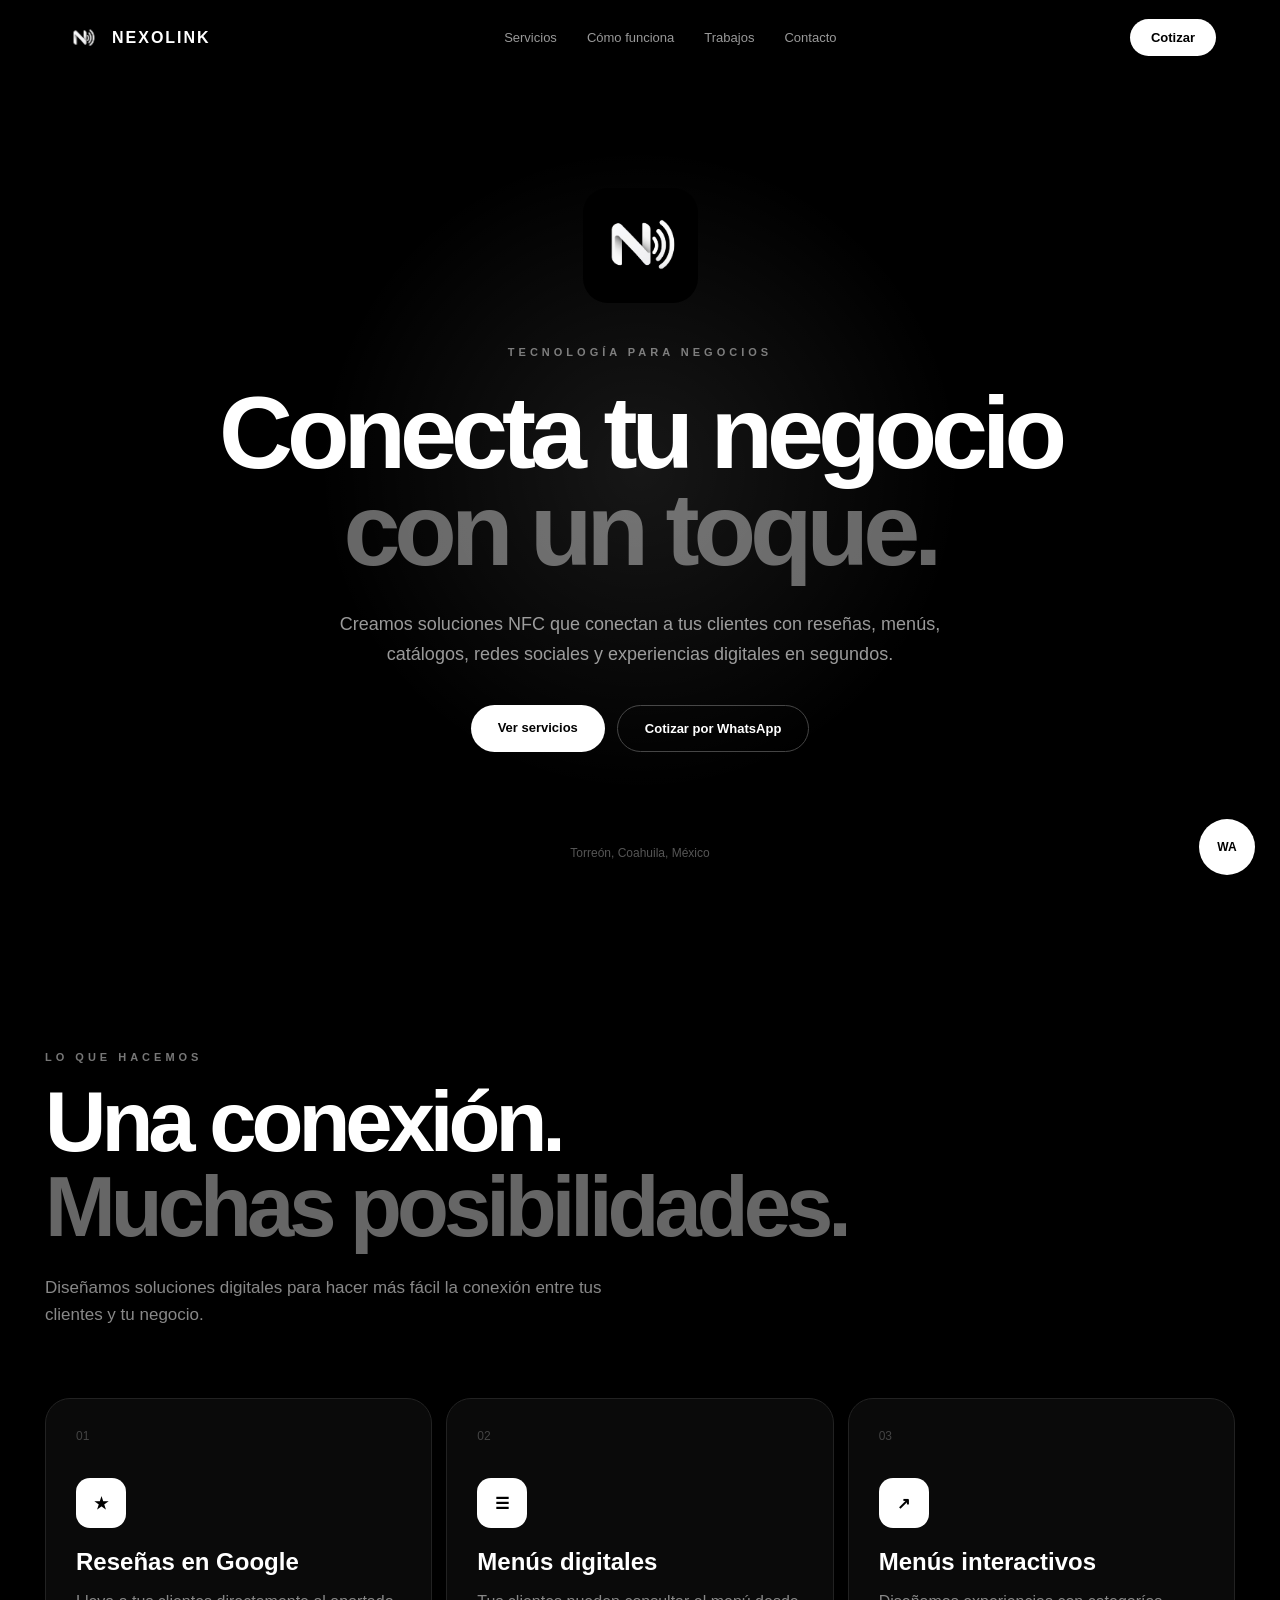
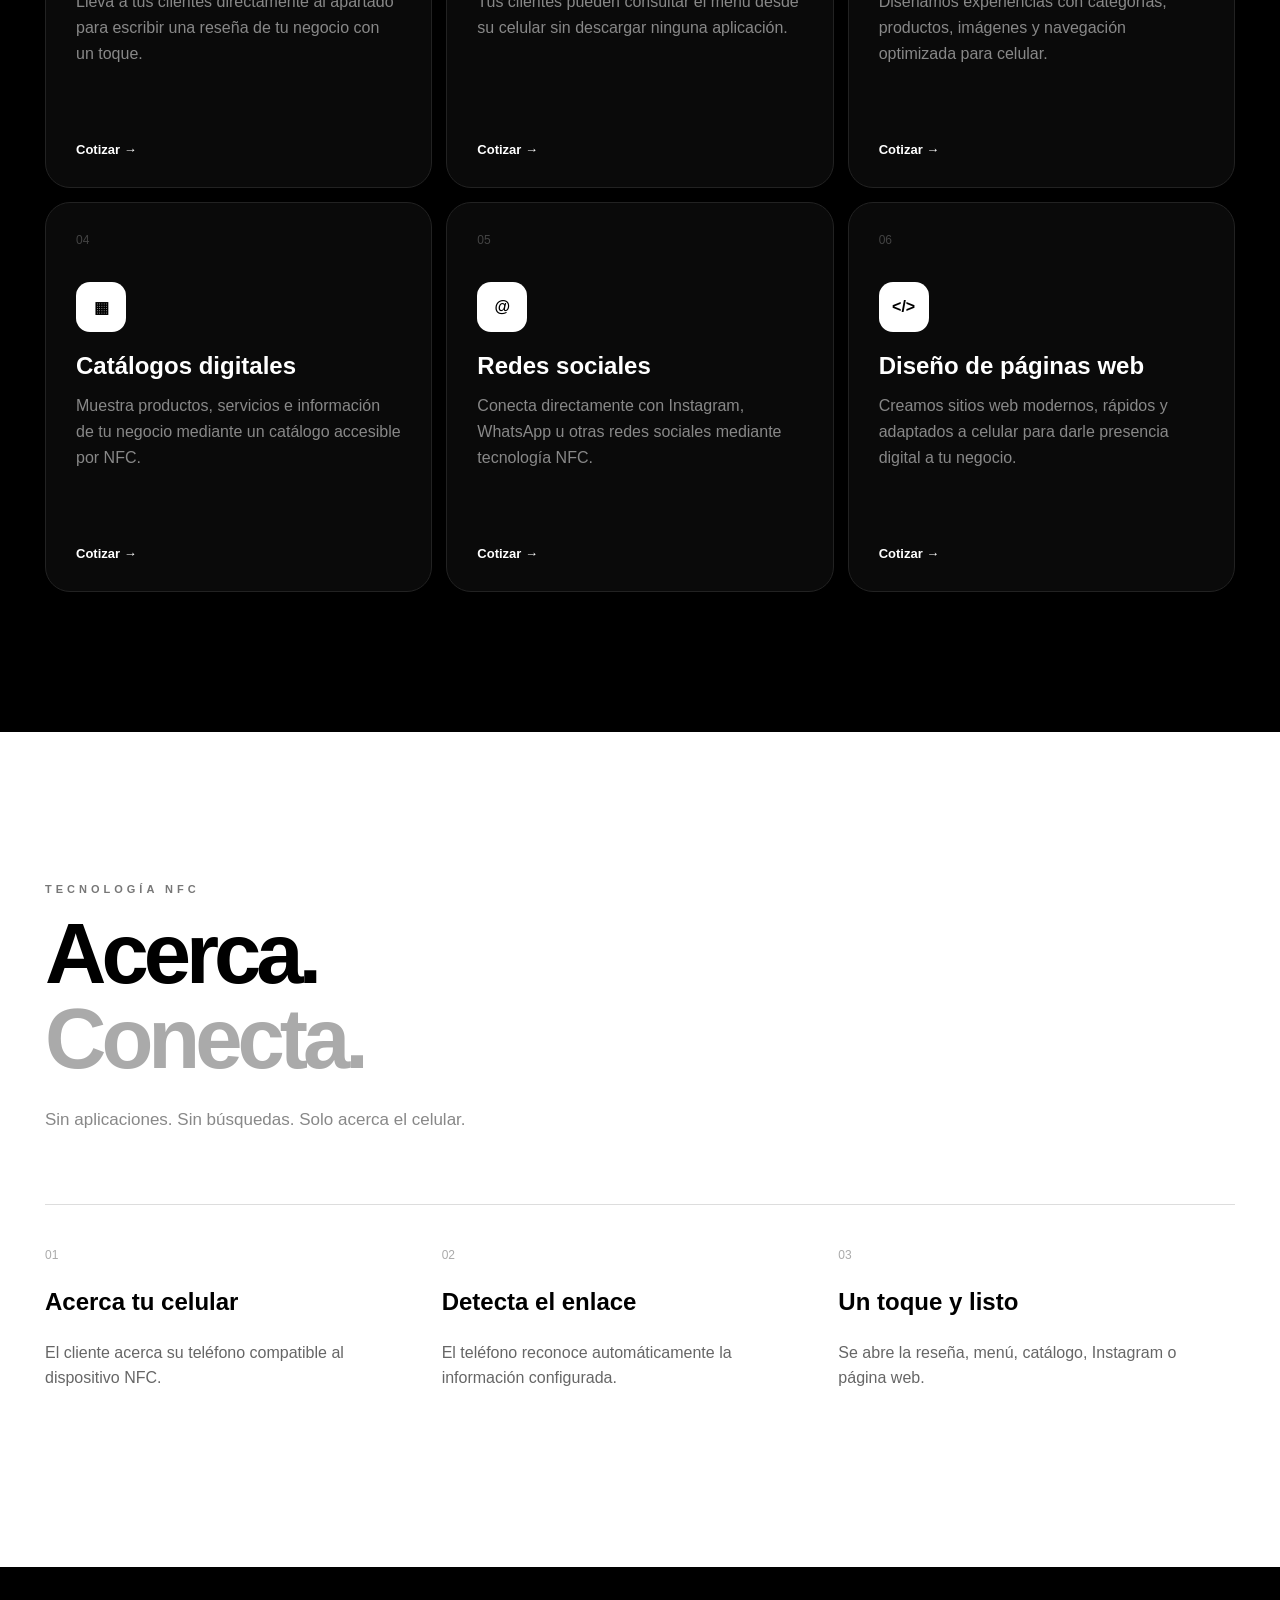
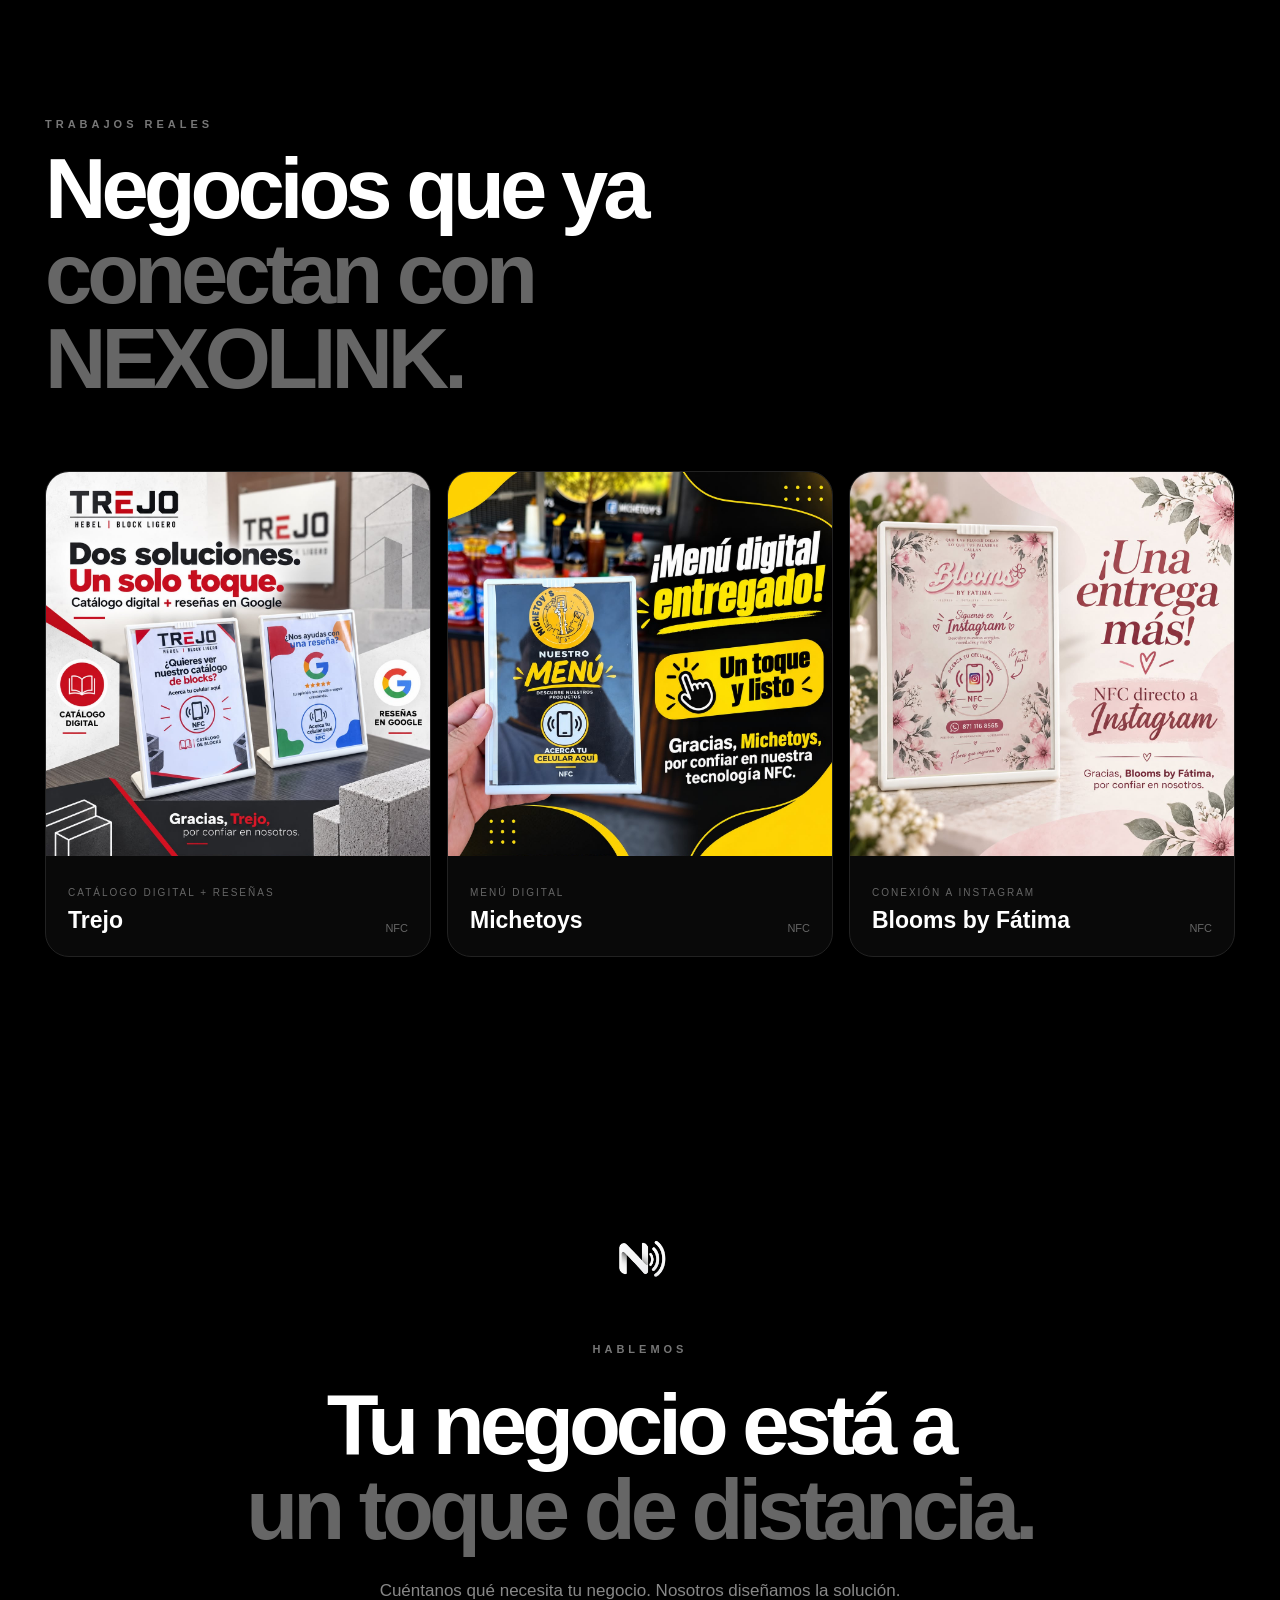
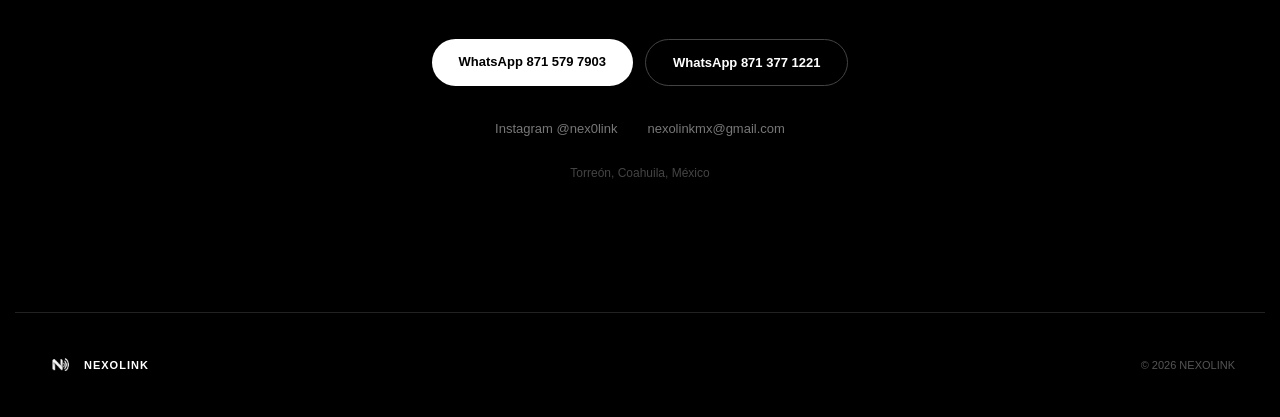
==== index.html @ a8b88e4c "Add files via upload" ====
<!DOCTYPE html>
<html lang="es">

<head>
    <meta charset="UTF-8">
    <meta name="viewport" content="width=device-width, initial-scale=1.0">

    <title>NEXOLINK | Conecta tu negocio con un toque</title>
    <meta name="description" content="Soluciones NFC, reseñas de Google, menús digitales, catálogos, redes sociales y diseño web en Torreón, Coahuila.">

    <link rel="stylesheet" href="style.css">
</head>

<body>

    <!-- NAVEGACIÓN -->
    <header class="header">

        <a href="#inicio" class="brand">
            <img src="logo.jpg" alt="Logo NEXOLINK">
            <span>NEXOLINK</span>
        </a>

        <nav>
            <a href="#servicios">Servicios</a>
            <a href="#funciona">Cómo funciona</a>
            <a href="#trabajos">Trabajos</a>
            <a href="#contacto">Contacto</a>
        </nav>

        <a
            class="nav-button"
            href="https://wa.me/528715797903?text=Hola%20NEXOLINK%2C%20quiero%20cotizar%20una%20soluci%C3%B3n%20para%20mi%20negocio."
            target="_blank"
        >
            Cotizar
        </a>

    </header>


    <main>

        <!-- INICIO -->
        <section id="inicio" class="hero">

            <div class="glow"></div>

            <img src="logo.jpg" class="hero-logo" alt="Logo de NEXOLINK">

            <p class="etiqueta">TECNOLOGÍA PARA NEGOCIOS</p>

            <h1>
                Conecta tu negocio
                <span>con un toque.</span>
            </h1>

            <p class="hero-description">
                Creamos soluciones NFC que conectan a tus clientes
                con reseñas, menús, catálogos, redes sociales y
                experiencias digitales en segundos.
            </p>

            <div class="hero-buttons">

                <a href="#servicios" class="button white">
                    Ver servicios
                </a>

                <a
                    href="https://wa.me/528715797903?text=Hola%20NEXOLINK%2C%20quiero%20una%20cotizaci%C3%B3n."
                    target="_blank"
                    class="button outline"
                >
                    Cotizar por WhatsApp
                </a>

            </div>

            <p class="location">Torreón, Coahuila, México</p>

        </section>


        <!-- SERVICIOS -->
        <section id="servicios" class="section">

            <div class="section-title">

                <p class="etiqueta">LO QUE HACEMOS</p>

                <h2>
                    Una conexión.
                    <span>Muchas posibilidades.</span>
                </h2>

                <p>
                    Diseñamos soluciones digitales para hacer más fácil
                    la conexión entre tus clientes y tu negocio.
                </p>

            </div>


            <div class="services">

                <article class="service">
                    <span class="number">01</span>

                    <div class="service-icon">★</div>

                    <h3>Reseñas en Google</h3>

                    <p>
                        Lleva a tus clientes directamente al apartado para
                        escribir una reseña de tu negocio con un toque.
                    </p>

                    <a
                        href="https://wa.me/528715797903?text=Hola%20NEXOLINK%2C%20quiero%20cotizar%20NFC%20para%20rese%C3%B1as%20de%20Google."
                        target="_blank"
                    >
                        Cotizar →
                    </a>
                </article>


                <article class="service">
                    <span class="number">02</span>

                    <div class="service-icon">☰</div>

                    <h3>Menús digitales</h3>

                    <p>
                        Tus clientes pueden consultar el menú desde su
                        celular sin descargar ninguna aplicación.
                    </p>

                    <a
                        href="https://wa.me/528715797903?text=Hola%20NEXOLINK%2C%20quiero%20cotizar%20un%20men%C3%BA%20digital."
                        target="_blank"
                    >
                        Cotizar →
                    </a>
                </article>


                <article class="service">
                    <span class="number">03</span>

                    <div class="service-icon">↗</div>

                    <h3>Menús interactivos</h3>

                    <p>
                        Diseñamos experiencias con categorías, productos,
                        imágenes y navegación optimizada para celular.
                    </p>

                    <a
                        href="https://wa.me/528715797903?text=Hola%20NEXOLINK%2C%20quiero%20cotizar%20un%20men%C3%BA%20interactivo."
                        target="_blank"
                    >
                        Cotizar →
                    </a>
                </article>


                <article class="service">
                    <span class="number">04</span>

                    <div class="service-icon">▦</div>

                    <h3>Catálogos digitales</h3>

                    <p>
                        Muestra productos, servicios e información de tu
                        negocio mediante un catálogo accesible por NFC.
                    </p>

                    <a
                        href="https://wa.me/528715797903?text=Hola%20NEXOLINK%2C%20quiero%20cotizar%20un%20cat%C3%A1logo%20digital."
                        target="_blank"
                    >
                        Cotizar →
                    </a>
                </article>


                <article class="service">
                    <span class="number">05</span>

                    <div class="service-icon">@</div>

                    <h3>Redes sociales</h3>

                    <p>
                        Conecta directamente con Instagram, WhatsApp u
                        otras redes sociales mediante tecnología NFC.
                    </p>

                    <a
                        href="https://wa.me/528715797903?text=Hola%20NEXOLINK%2C%20quiero%20cotizar%20NFC%20para%20redes%20sociales."
                        target="_blank"
                    >
                        Cotizar →
                    </a>
                </article>


                <article class="service">
                    <span class="number">06</span>

                    <div class="service-icon">&lt;/&gt;</div>

                    <h3>Diseño de páginas web</h3>

                    <p>
                        Creamos sitios web modernos, rápidos y adaptados
                        a celular para darle presencia digital a tu negocio.
                    </p>

                    <a
                        href="https://wa.me/528715797903?text=Hola%20NEXOLINK%2C%20quiero%20cotizar%20una%20p%C3%A1gina%20web."
                        target="_blank"
                    >
                        Cotizar →
                    </a>
                </article>

            </div>

        </section>


        <!-- CÓMO FUNCIONA -->
        <section id="funciona" class="how">

            <div class="how-container">

                <div class="section-title dark-title">

                    <p class="etiqueta">TECNOLOGÍA NFC</p>

                    <h2>
                        Acerca.
                        <span>Conecta.</span>
                    </h2>

                    <p>
                        Sin aplicaciones. Sin búsquedas.
                        Solo acerca el celular.
                    </p>

                </div>


                <div class="steps">

                    <article>
                        <span>01</span>
                        <h3>Acerca tu celular</h3>
                        <p>
                            El cliente acerca su teléfono compatible
                            al dispositivo NFC.
                        </p>
                    </article>

                    <article>
                        <span>02</span>
                        <h3>Detecta el enlace</h3>
                        <p>
                            El teléfono reconoce automáticamente
                            la información configurada.
                        </p>
                    </article>

                    <article>
                        <span>03</span>
                        <h3>Un toque y listo</h3>
                        <p>
                            Se abre la reseña, menú, catálogo,
                            Instagram o página web.
                        </p>
                    </article>

                </div>

            </div>

        </section>


        <!-- TRABAJOS -->
        <section id="trabajos" class="section">

            <div class="section-title">

                <p class="etiqueta">TRABAJOS REALES</p>

                <h2>
                    Negocios que ya
                    <span>conectan con NEXOLINK.</span>
                </h2>

            </div>


            <div class="projects">

                <article class="project">

                    <img
                        src="trejologo.jpg"
                        alt="Proyecto de NEXOLINK para Trejo"
                    >

                    <div class="project-data">
                        <div>
                            <small>CATÁLOGO DIGITAL + RESEÑAS</small>
                            <h3>Trejo</h3>
                        </div>

                        <span>NFC</span>
                    </div>

                </article>


                <article class="project">

                    <img
                        src="michetoyslogo.jpg"
                        alt="Proyecto de NEXOLINK para Michetoys"
                    >

                    <div class="project-data">
                        <div>
                            <small>MENÚ DIGITAL</small>
                            <h3>Michetoys</h3>
                        </div>

                        <span>NFC</span>
                    </div>

                </article>


                <article class="project">

                    <img
                        src="fatimabloomsfloreria.jpg"
                        alt="Proyecto de NEXOLINK para Blooms by Fátima"
                    >

                    <div class="project-data">
                        <div>
                            <small>CONEXIÓN A INSTAGRAM</small>
                            <h3>Blooms by Fátima</h3>
                        </div>

                        <span>NFC</span>
                    </div>

                </article>

            </div>

        </section>


        <!-- CONTACTO -->
        <section id="contacto" class="contact">

            <img src="logo.jpg" alt="NEXOLINK" class="contact-logo">

            <p class="etiqueta">HABLEMOS</p>

            <h2>
                Tu negocio está a
                <span>un toque de distancia.</span>
            </h2>

            <p>
                Cuéntanos qué necesita tu negocio.
                Nosotros diseñamos la solución.
            </p>


            <div class="hero-buttons">

                <a
                    href="https://wa.me/528715797903?text=Hola%20NEXOLINK%2C%20quiero%20una%20cotizaci%C3%B3n."
                    target="_blank"
                    class="button white"
                >
                    WhatsApp 871 579 7903
                </a>

                <a
                    href="https://wa.me/528713771221?text=Hola%20NEXOLINK%2C%20quiero%20una%20cotizaci%C3%B3n."
                    target="_blank"
                    class="button outline"
                >
                    WhatsApp 871 377 1221
                </a>

            </div>


            <div class="social-links">

                <a
                    href="https://www.instagram.com/nex0link"
                    target="_blank"
                >
                    Instagram @nex0link
                </a>

                <a href="mailto:nexolinkmx@gmail.com">
                    nexolinkmx@gmail.com
                </a>

            </div>

            <p class="contact-location">
                Torreón, Coahuila, México
            </p>

        </section>

    </main>


    <footer>

        <div>
            <img src="logo.jpg" alt="NEXOLINK">
            <strong>NEXOLINK</strong>
        </div>

        <p>© 2026 NEXOLINK</p>

    </footer>


    <!-- BOTÓN FLOTANTE WHATSAPP -->
    <a
        class="whatsapp"
        href="https://wa.me/528715797903?text=Hola%20NEXOLINK%2C%20quiero%20informaci%C3%B3n."
        target="_blank"
        aria-label="Contactar a NEXOLINK por WhatsApp"
    >
        WA
    </a>


    <script>

        const header = document.querySelector(".header");

        window.addEventListener("scroll", function () {

            if (window.scrollY > 30) {
                header.classList.add("scrolled");
            } else {
                header.classList.remove("scrolled");
            }

        });


        const animatedElements =
            document.querySelectorAll(".service, .project, .steps article");


        const observer = new IntersectionObserver(function (entries) {

            entries.forEach(function (entry) {

                if (entry.isIntersecting) {
                    entry.target.classList.add("visible");
                }

            });

        }, {
            threshold: 0.15
        });


        animatedElements.forEach(function (element) {
            observer.observe(element);
        });

    </script>

</body>

</html>
---- style.css ----
:root {
    --black: #000000;
    --white: #ffffff;
    --gray: #888888;
    --dark: #0a0a0a;
    --border: #222222;
}

* {
    box-sizing: border-box;
}

html {
    scroll-behavior: smooth;
}

body {
    margin: 0;
    background: var(--black);
    color: var(--white);
    font-family: Arial, Helvetica, sans-serif;
    overflow-x: hidden;
}

a {
    color: inherit;
}


/* NAVEGACIÓN */

.header {
    position: fixed;
    top: 0;
    left: 0;

    width: 100%;
    height: 75px;

    display: flex;
    align-items: center;
    justify-content: space-between;

    padding: 0 5%;

    z-index: 1000;

    transition: 0.3s;
}

.header.scrolled {
    background: rgba(0, 0, 0, 0.88);
    backdrop-filter: blur(18px);
    border-bottom: 1px solid var(--border);
}

.brand {
    display: flex;
    align-items: center;
    gap: 10px;

    text-decoration: none;
    font-weight: 800;
    letter-spacing: 2px;
}

.brand img {
    width: 38px;
    height: 38px;
    object-fit: cover;
    border-radius: 9px;
}

.header nav {
    display: flex;
    gap: 30px;
}

.header nav a {
    text-decoration: none;
    color: #999;
    font-size: 13px;
    transition: 0.25s;
}

.header nav a:hover {
    color: white;
}

.nav-button {
    background: white;
    color: black;

    text-decoration: none;

    padding: 11px 21px;
    border-radius: 100px;

    font-size: 13px;
    font-weight: 700;
}


/* PORTADA */

.hero {
    min-height: 100vh;

    display: flex;
    flex-direction: column;
    justify-content: center;
    align-items: center;

    position: relative;

    padding: 130px 25px 90px;

    text-align: center;
    overflow: hidden;
}

.glow {
    position: absolute;

    width: 700px;
    height: 700px;

    background:
        radial-gradient(
            circle,
            rgba(255, 255, 255, 0.09),
            transparent 65%
        );

    pointer-events: none;
}

.hero-logo {
    width: 115px;
    height: 115px;

    object-fit: cover;

    border-radius: 25px;

    margin-bottom: 32px;

    position: relative;
}

.etiqueta {
    color: #777;

    font-size: 11px;
    font-weight: 700;

    letter-spacing: 4px;
}

.hero h1 {
    max-width: 1000px;

    margin: 15px 0 30px;

    font-size: clamp(58px, 8vw, 110px);

    line-height: 0.95;
    letter-spacing: -6px;
}

.hero h1 span {
    display: block;
    color: #666;
}

.hero-description {
    max-width: 680px;

    margin: 0 0 35px;

    color: #999;

    font-size: 18px;
    line-height: 1.7;
}

.hero-buttons {
    display: flex;
    justify-content: center;
    flex-wrap: wrap;

    gap: 12px;
}

.button {
    padding: 15px 27px;

    border-radius: 100px;

    text-decoration: none;

    font-size: 13px;
    font-weight: 700;

    transition: 0.3s;
}

.button:hover {
    transform: translateY(-3px);
}

.white {
    background: white;
    color: black;
}

.white:hover {
    background: #dedede;
}

.outline {
    border: 1px solid #444;
}

.outline:hover {
    border-color: white;
}

.location {
    position: absolute;
    bottom: 28px;

    color: #555;
    font-size: 12px;
}


/* SECCIONES */

.section {
    max-width: 1250px;

    margin: auto;

    padding: 140px 30px;
}

.section-title {
    max-width: 850px;

    margin-bottom: 70px;
}

.section-title h2,
.contact h2 {
    margin: 16px 0 25px;

    font-size: clamp(48px, 7vw, 85px);

    line-height: 1;
    letter-spacing: -5px;
}

.section-title h2 span,
.contact h2 span {
    display: block;
    color: #666;
}

.section-title > p:last-child {
    max-width: 600px;

    color: #888;

    font-size: 17px;
    line-height: 1.6;
}


/* SERVICIOS */

.services {
    display: grid;

    grid-template-columns: repeat(3, 1fr);

    gap: 14px;
}

.service {
    min-height: 390px;

    padding: 30px;

    display: flex;
    flex-direction: column;

    background: var(--dark);

    border: 1px solid var(--border);
    border-radius: 25px;

    opacity: 0;
    transform: translateY(25px);

    transition:
        opacity 0.6s,
        transform 0.6s,
        border-color 0.3s,
        background 0.3s;
}

.service.visible {
    opacity: 1;
    transform: translateY(0);
}

.service:hover {
    background: #101010;
    border-color: #555;
}

.number {
    color: #444;
    font-size: 12px;

    margin-bottom: 35px;
}

.service-icon {
    width: fit-content;
    min-width: 50px;
    height: 50px;

    display: flex;
    align-items: center;
    justify-content: center;

    padding: 0 13px;

    margin-bottom: 20px;

    background: white;
    color: black;

    border-radius: 14px;

    font-weight: 900;
}

.service h3 {
    margin: 0 0 13px;

    font-size: 24px;
}

.service p {
    margin: 0;

    color: #888;

    line-height: 1.6;
}

.service a {
    margin-top: auto;
    padding-top: 30px;

    text-decoration: none;

    font-size: 13px;
    font-weight: 700;
}

.service a:hover {
    color: #aaa;
}


/* CÓMO FUNCIONA */

.how {
    background: white;
    color: black;
}

.how-container {
    max-width: 1250px;

    margin: auto;

    padding: 140px 30px;
}

.dark-title h2 span {
    color: #aaa;
}

.steps {
    display: grid;

    grid-template-columns: repeat(3, 1fr);

    border-top: 1px solid #ddd;
}

.steps article {
    padding: 40px 45px 20px 0;

    opacity: 0;
    transform: translateY(25px);

    transition: 0.6s;
}

.steps article.visible {
    opacity: 1;
    transform: translateY(0);
}

.steps span {
    color: #aaa;
    font-size: 12px;
}

.steps h3 {
    margin-top: 25px;

    font-size: 24px;
}

.steps p {
    color: #666;
    line-height: 1.6;
}


/* PROYECTOS */

.projects {
    display: grid;

    grid-template-columns: repeat(3, 1fr);

    gap: 16px;
}

.project {
    overflow: hidden;

    background: #090909;

    border: 1px solid var(--border);
    border-radius: 24px;

    opacity: 0;
    transform: translateY(30px);

    transition: 0.6s;
}

.project.visible {
    opacity: 1;
    transform: translateY(0);
}

.project img {
    display: block;

    width: 100%;

    aspect-ratio: 1 / 1;

    object-fit: cover;

    transition: transform 0.5s;
}

.project:hover img {
    transform: scale(1.04);
}

.project-data {
    min-height: 100px;

    padding: 22px;

    display: flex;
    justify-content: space-between;
    align-items: flex-end;
}

.project-data small {
    color: #666;

    font-size: 10px;
    letter-spacing: 2px;
}

.project-data h3 {
    margin: 7px 0 0;

    font-size: 23px;
}

.project-data > span {
    color: #666;
    font-size: 11px;
}


/* CONTACTO */

.contact {
    min-height: 85vh;

    padding: 120px 25px;

    display: flex;
    flex-direction: column;
    justify-content: center;
    align-items: center;

    text-align: center;
}

.contact-logo {
    width: 85px;
    height: 85px;

    object-fit: cover;

    border-radius: 20px;

    margin-bottom: 30px;
}

.contact h2 {
    max-width: 900px;
}

.contact > p:not(.etiqueta):not(.contact-location) {
    max-width: 560px;

    margin: 0 0 35px;

    color: #888;

    font-size: 17px;
    line-height: 1.6;
}

.social-links {
    margin-top: 35px;

    display: flex;
    justify-content: center;
    flex-wrap: wrap;

    gap: 30px;
}

.social-links a {
    color: #777;

    text-decoration: none;

    font-size: 13px;

    transition: 0.25s;
}

.social-links a:hover {
    color: white;
}

.contact-location {
    margin-top: 30px;

    color: #444;

    font-size: 12px;
}


/* FOOTER */

footer {
    max-width: 1250px;

    margin: auto;

    padding: 35px 30px;

    border-top: 1px solid var(--border);

    display: flex;
    align-items: center;
    justify-content: space-between;

    color: #555;

    font-size: 11px;
}

footer div {
    display: flex;
    align-items: center;

    gap: 9px;

    color: white;

    letter-spacing: 1px;
}

footer img {
    width: 30px;
    height: 30px;

    object-fit: cover;

    border-radius: 8px;
}


/* WHATSAPP FLOTANTE */

.whatsapp {
    position: fixed;

    right: 25px;
    bottom: 25px;

    width: 56px;
    height: 56px;

    display: flex;
    justify-content: center;
    align-items: center;

    background: white;
    color: black;

    border-radius: 50%;

    text-decoration: none;

    font-size: 12px;
    font-weight: 900;

    z-index: 900;

    box-shadow: 0 10px 40px rgba(0, 0, 0, 0.5);

    transition: 0.25s;
}

.whatsapp:hover {
    transform: scale(1.08);
}


/* TABLET */

@media (max-width: 900px) {

    .header nav {
        display: none;
    }

    .header {
        height: 68px;
        padding: 0 20px;
    }

    .services {
        grid-template-columns: repeat(2, 1fr);
    }

    .projects {
        grid-template-columns: 1fr;
    }

    .steps {
        grid-template-columns: 1fr;
    }

    .steps article {
        border-bottom: 1px solid #ddd;
    }

}


/* CELULAR */

@media (max-width: 600px) {

    .brand span {
        font-size: 12px;
    }

    .nav-button {
        padding: 10px 16px;
    }

    .hero-logo {
        width: 95px;
        height: 95px;
    }

    .hero h1 {
        font-size: 52px;
        letter-spacing: -3px;
    }

    .hero-description {
        font-size: 15px;
    }

    .section,
    .how-container {
        padding: 100px 18px;
    }

    .section-title h2,
    .contact h2 {
        font-size: 44px;
        letter-spacing: -3px;
    }

    .services {
        grid-template-columns: 1fr;
    }

    .service {
        min-height: 350px;
    }

    footer {
        flex-direction: column;

        gap: 15px;

        text-align: center;
    }

    .whatsapp {
        right: 18px;
        bottom: 18px;
    }

}
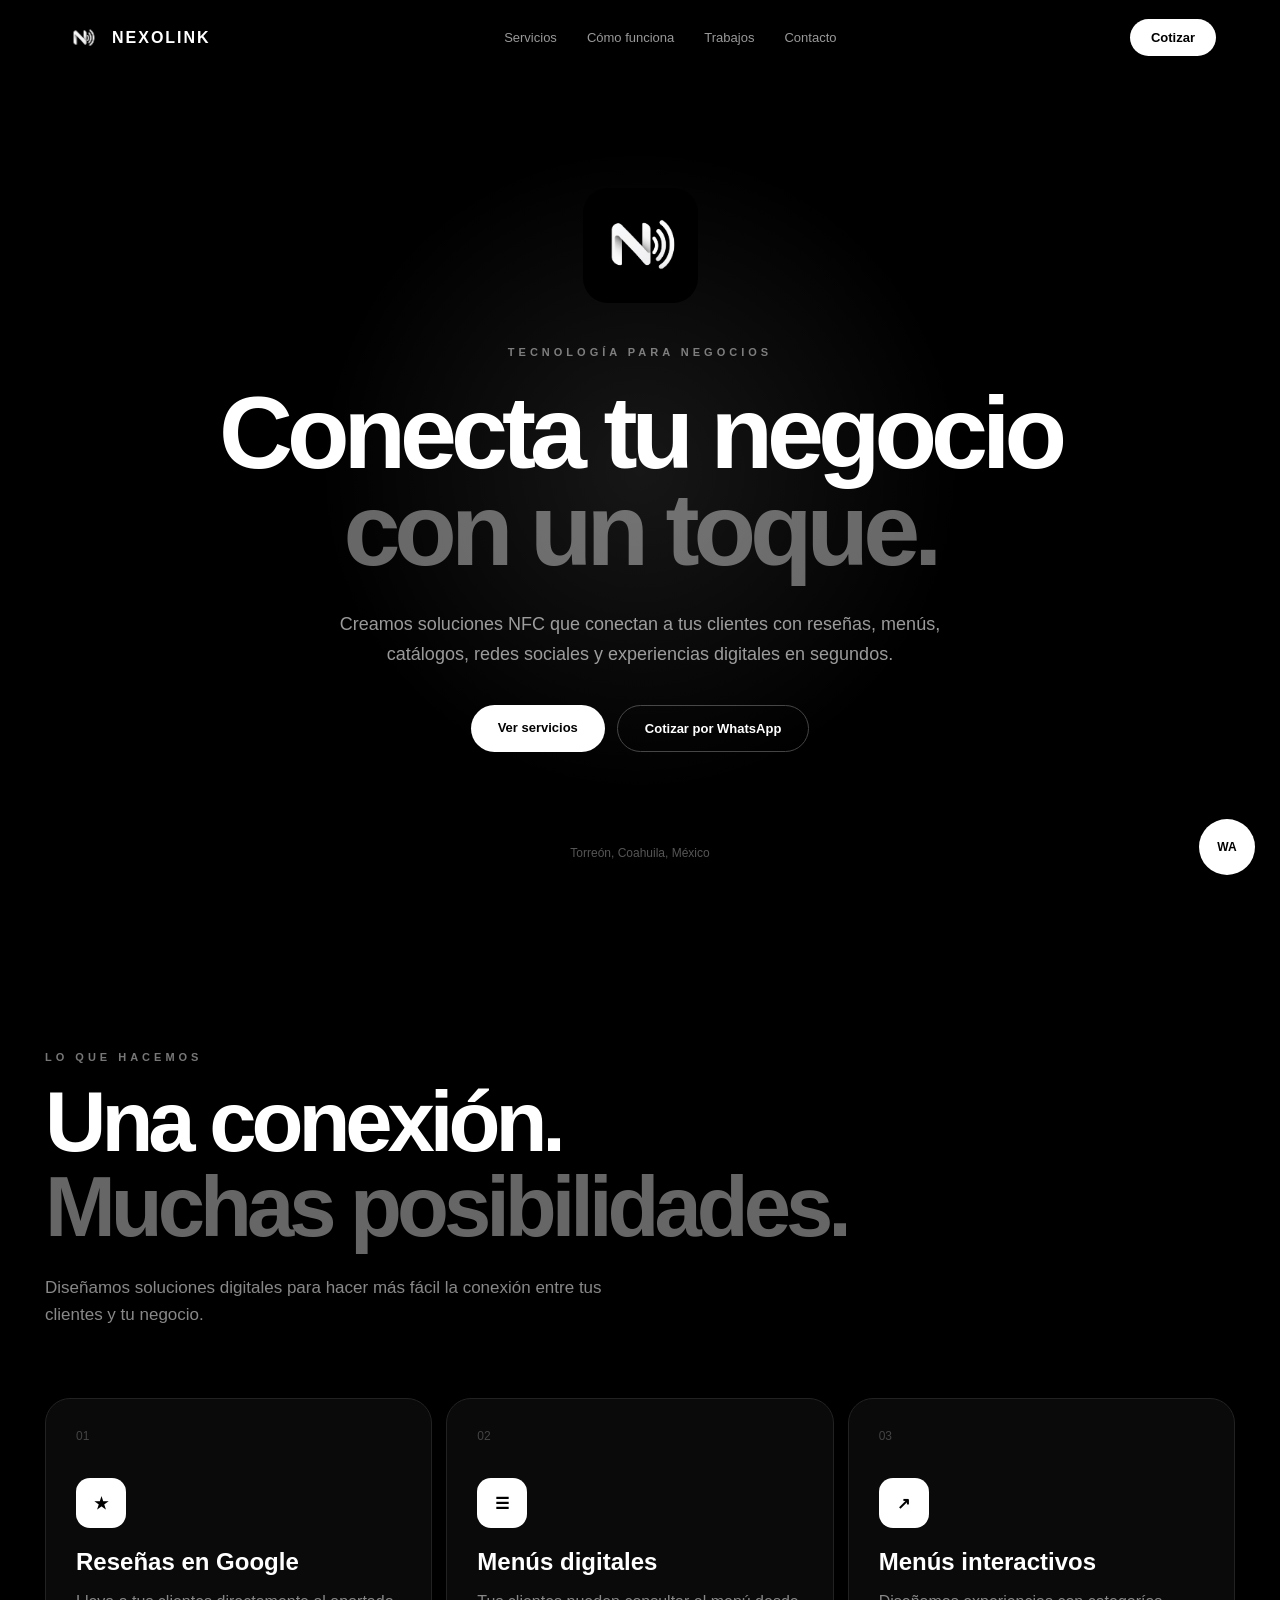
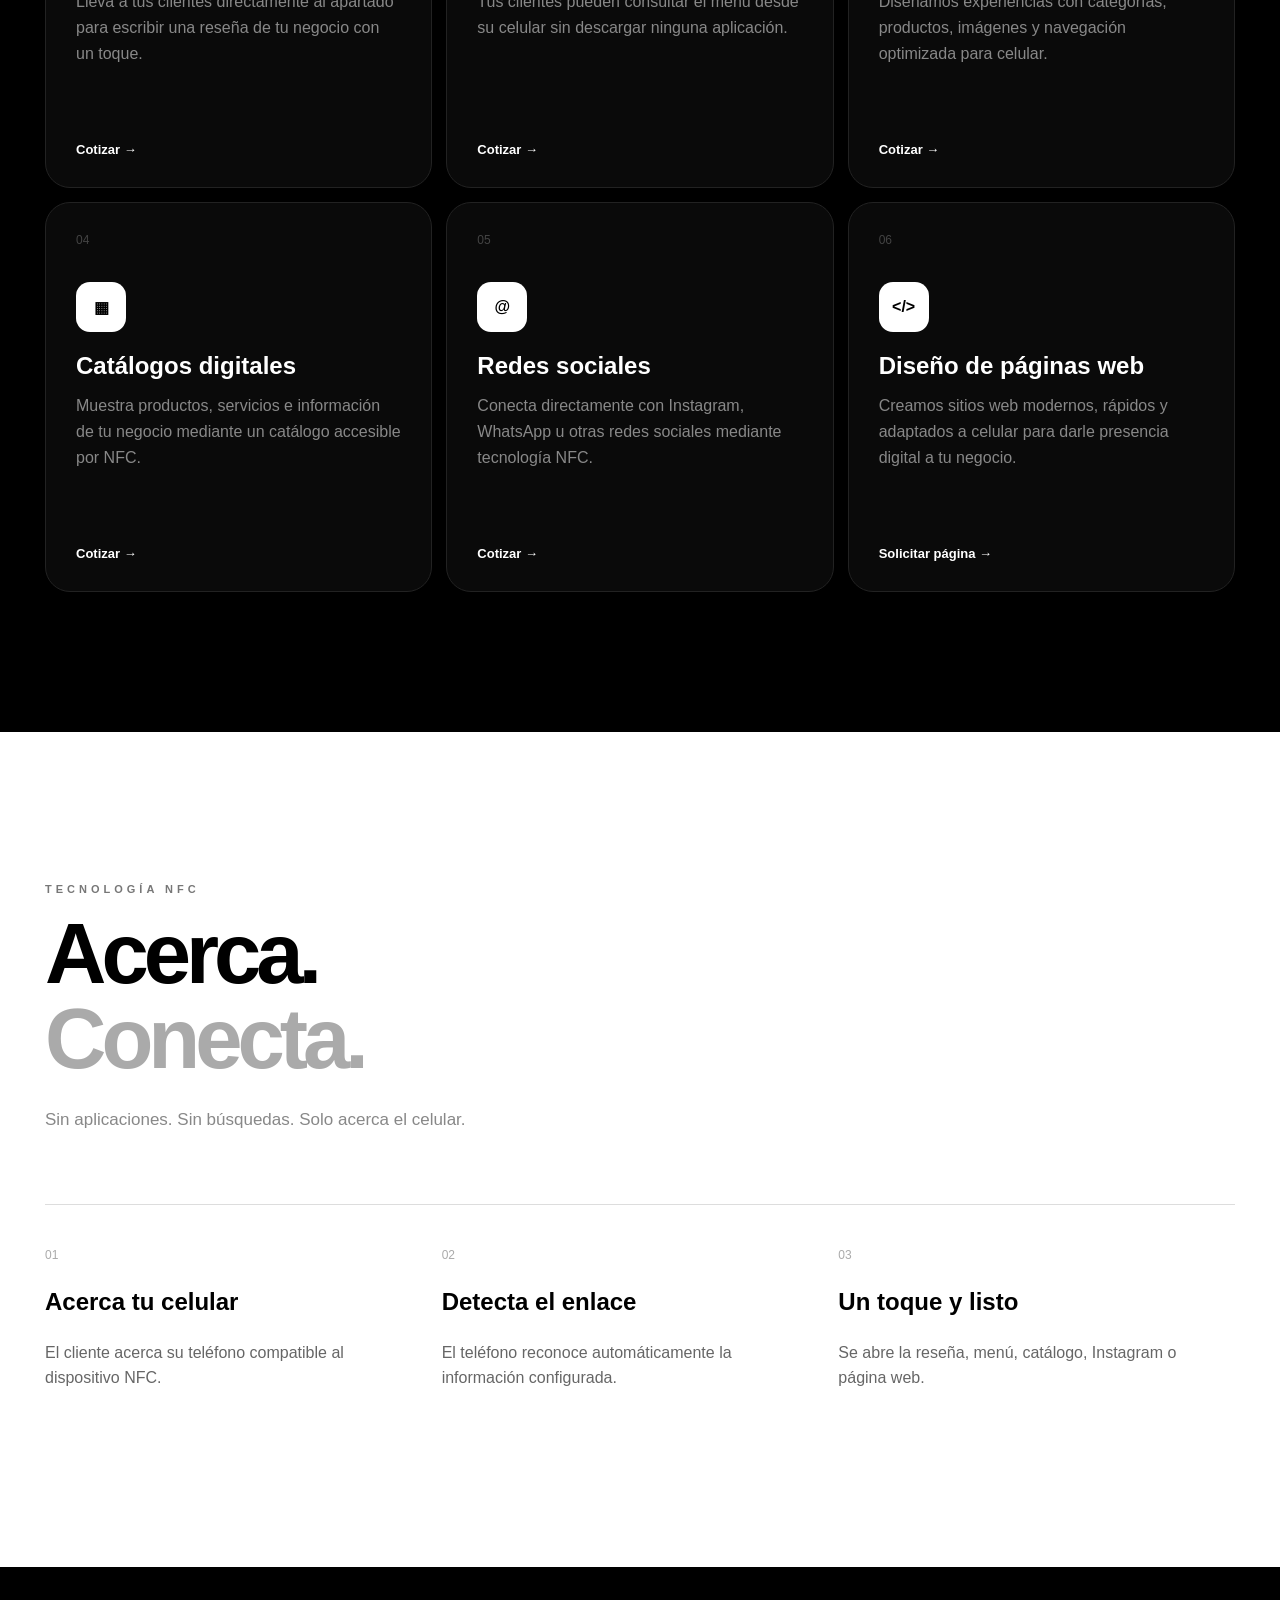
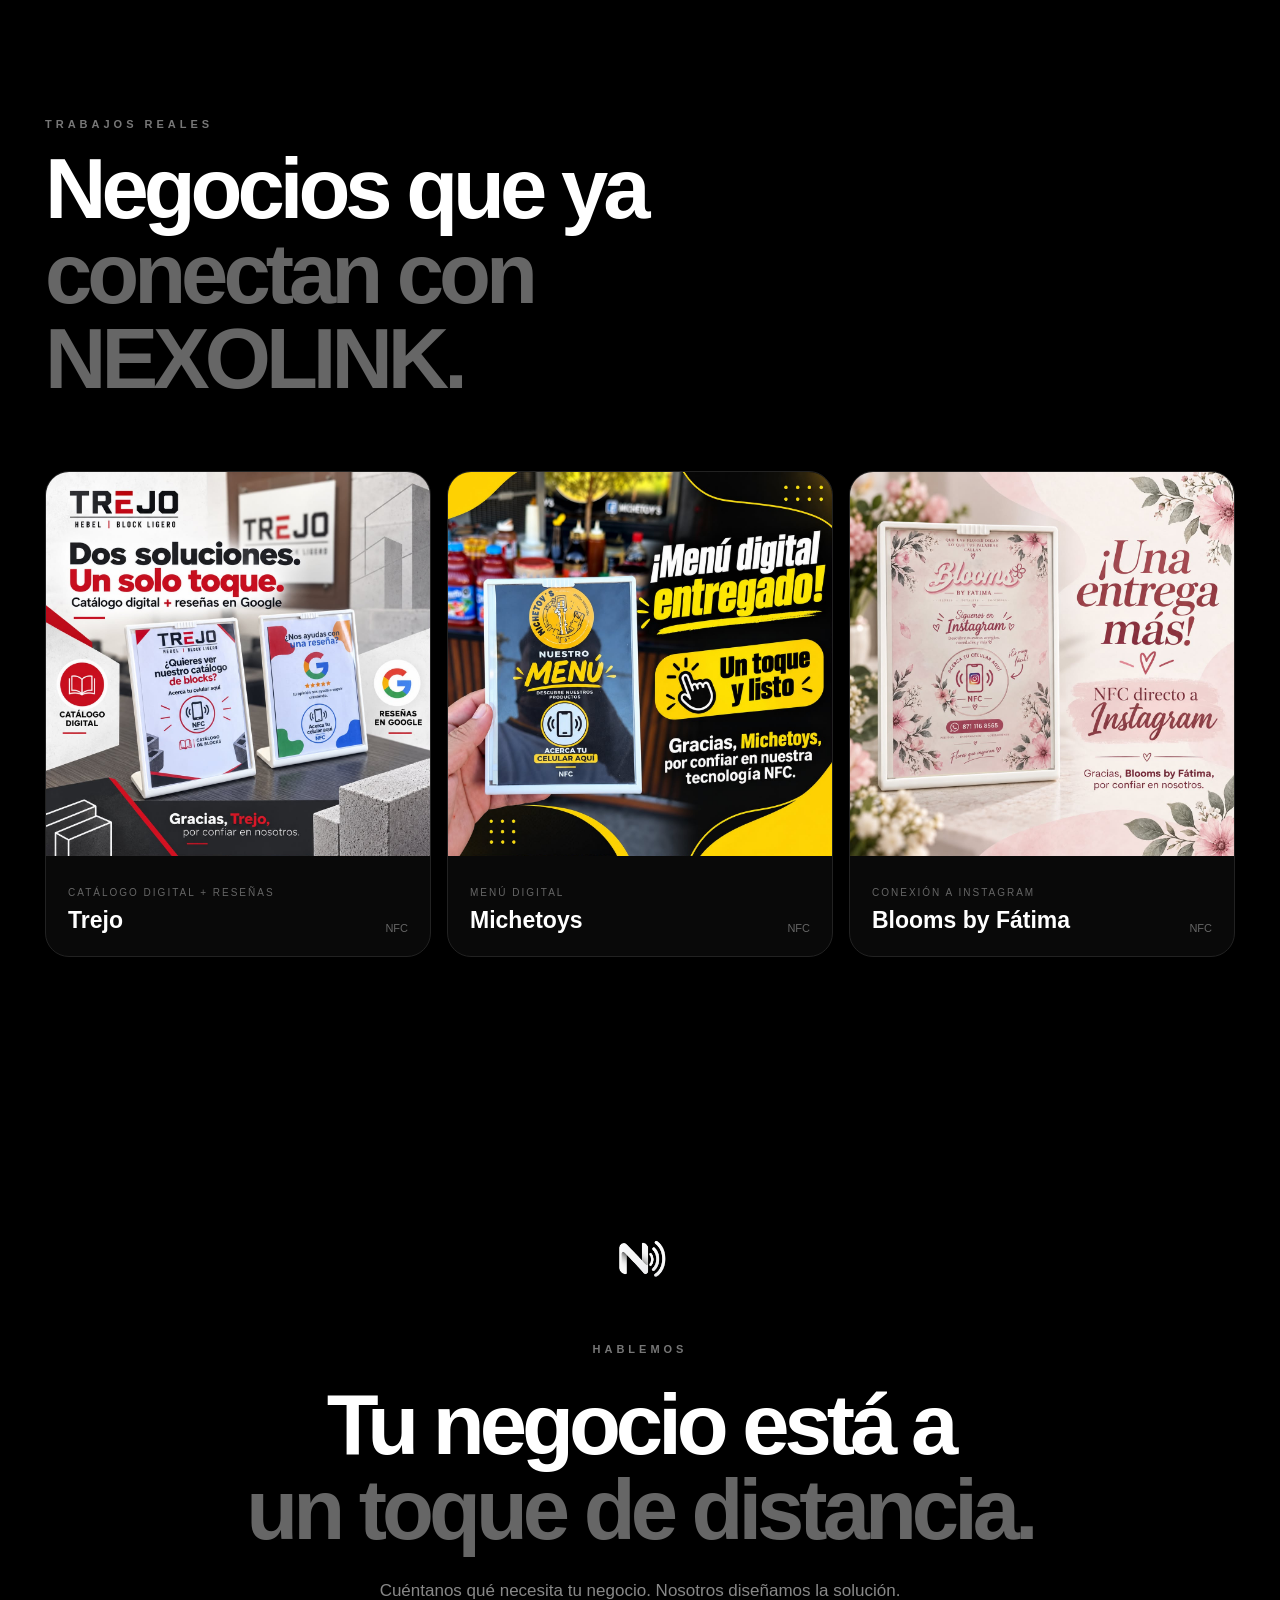
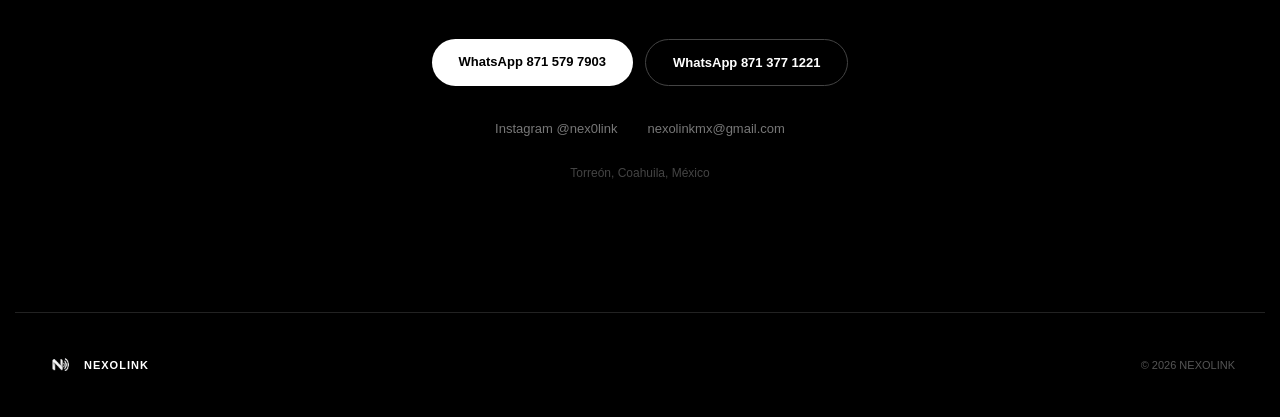
==== commit 5bf86edf: "Connect web design service to request form" ====
--- a/index.html
+++ b/index.html
@@ -222,10 +222,9 @@
                     </p>
 
                     <a
-                        href="https://wa.me/528715797903?text=Hola%20NEXOLINK%2C%20quiero%20cotizar%20una%20p%C3%A1gina%20web."
-                        target="_blank"
-                    >
-                        Cotizar →
+                        href="solicitud.html"
+                    >
+                        Solicitar página →
                     </a>
                 </article>
 
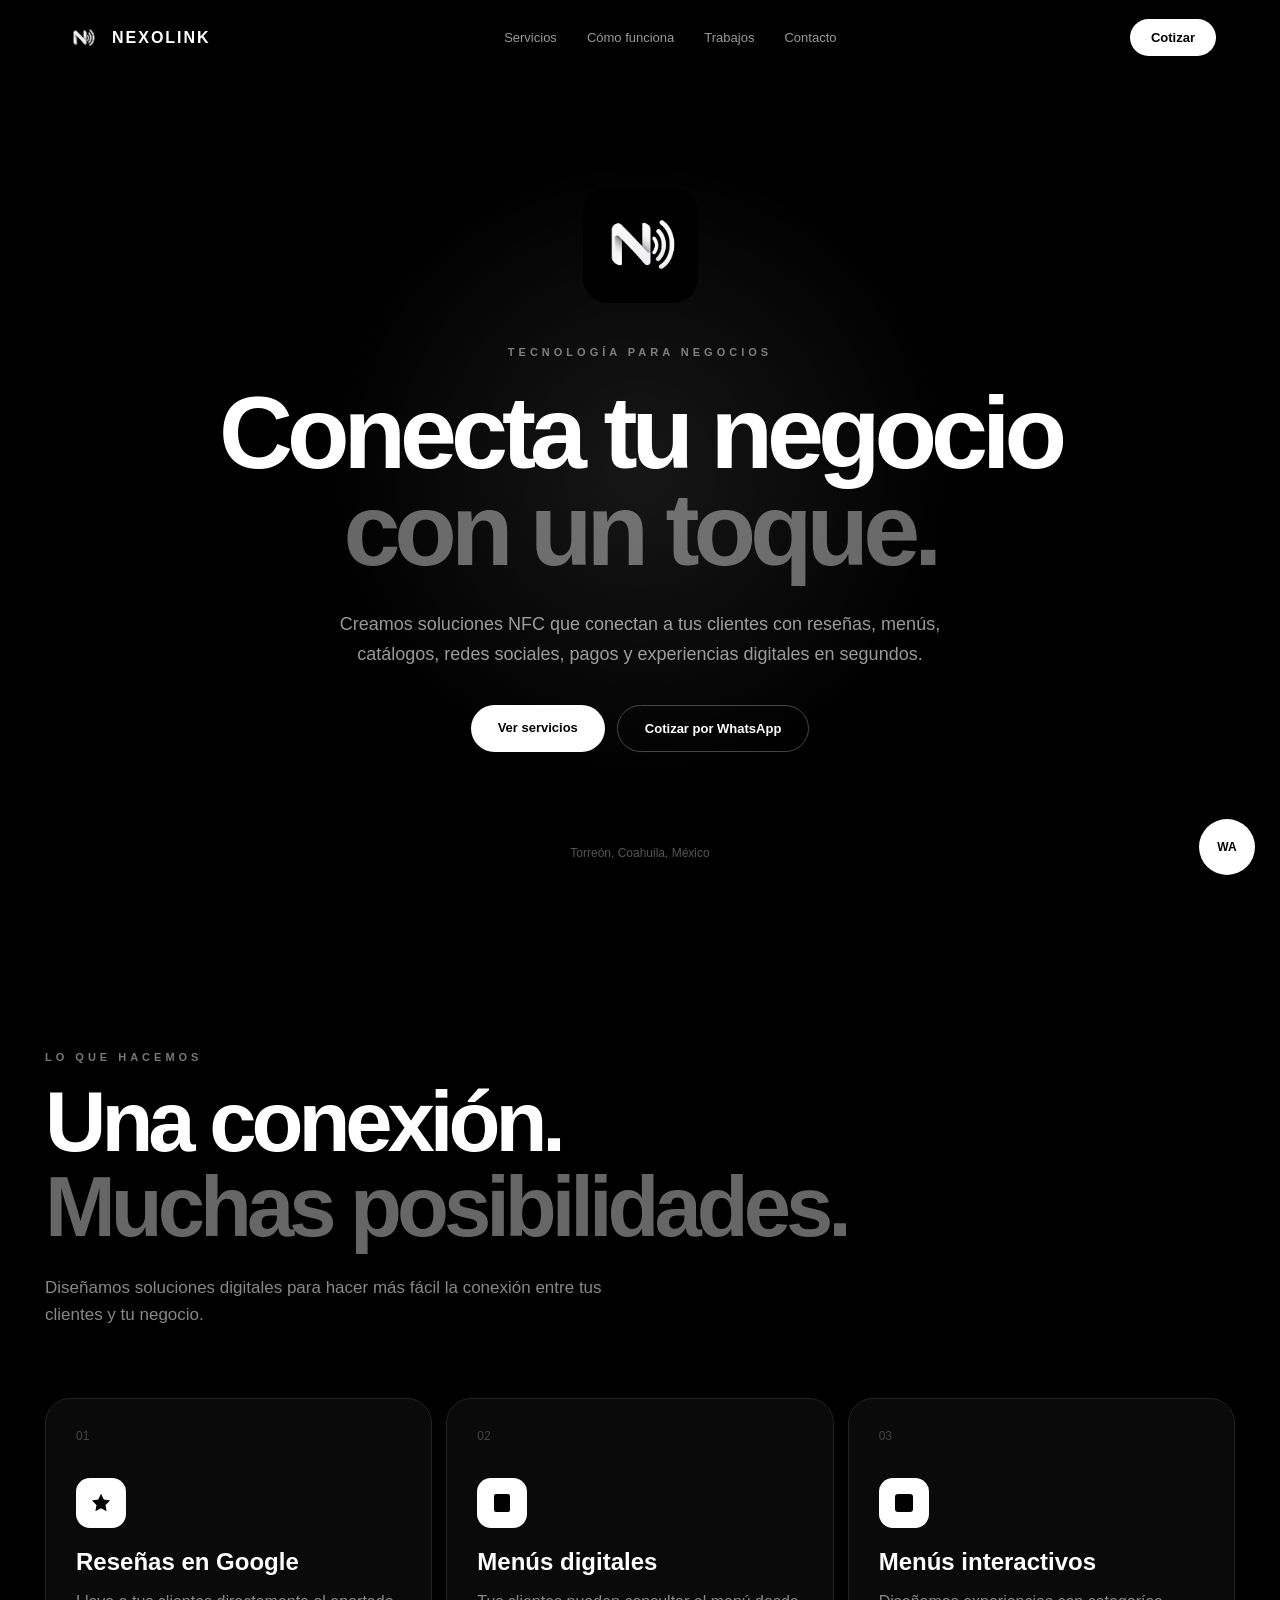
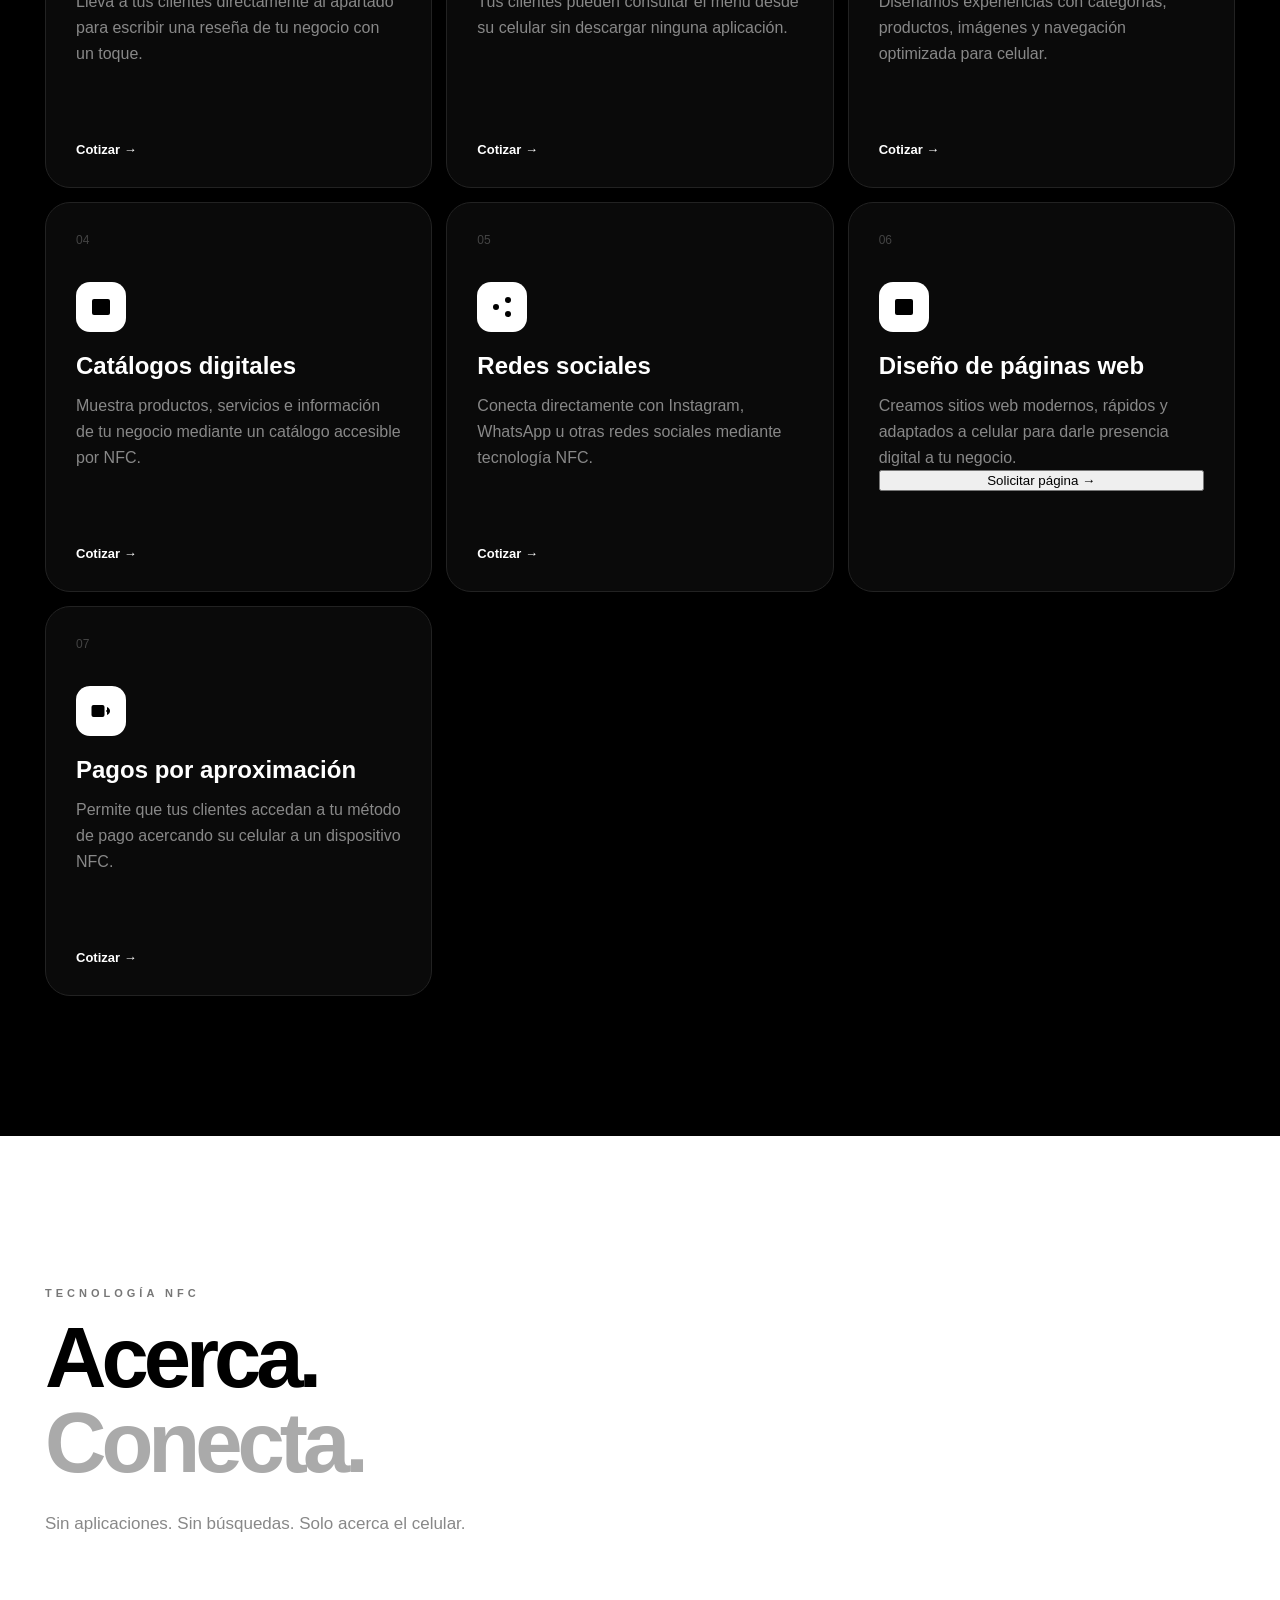
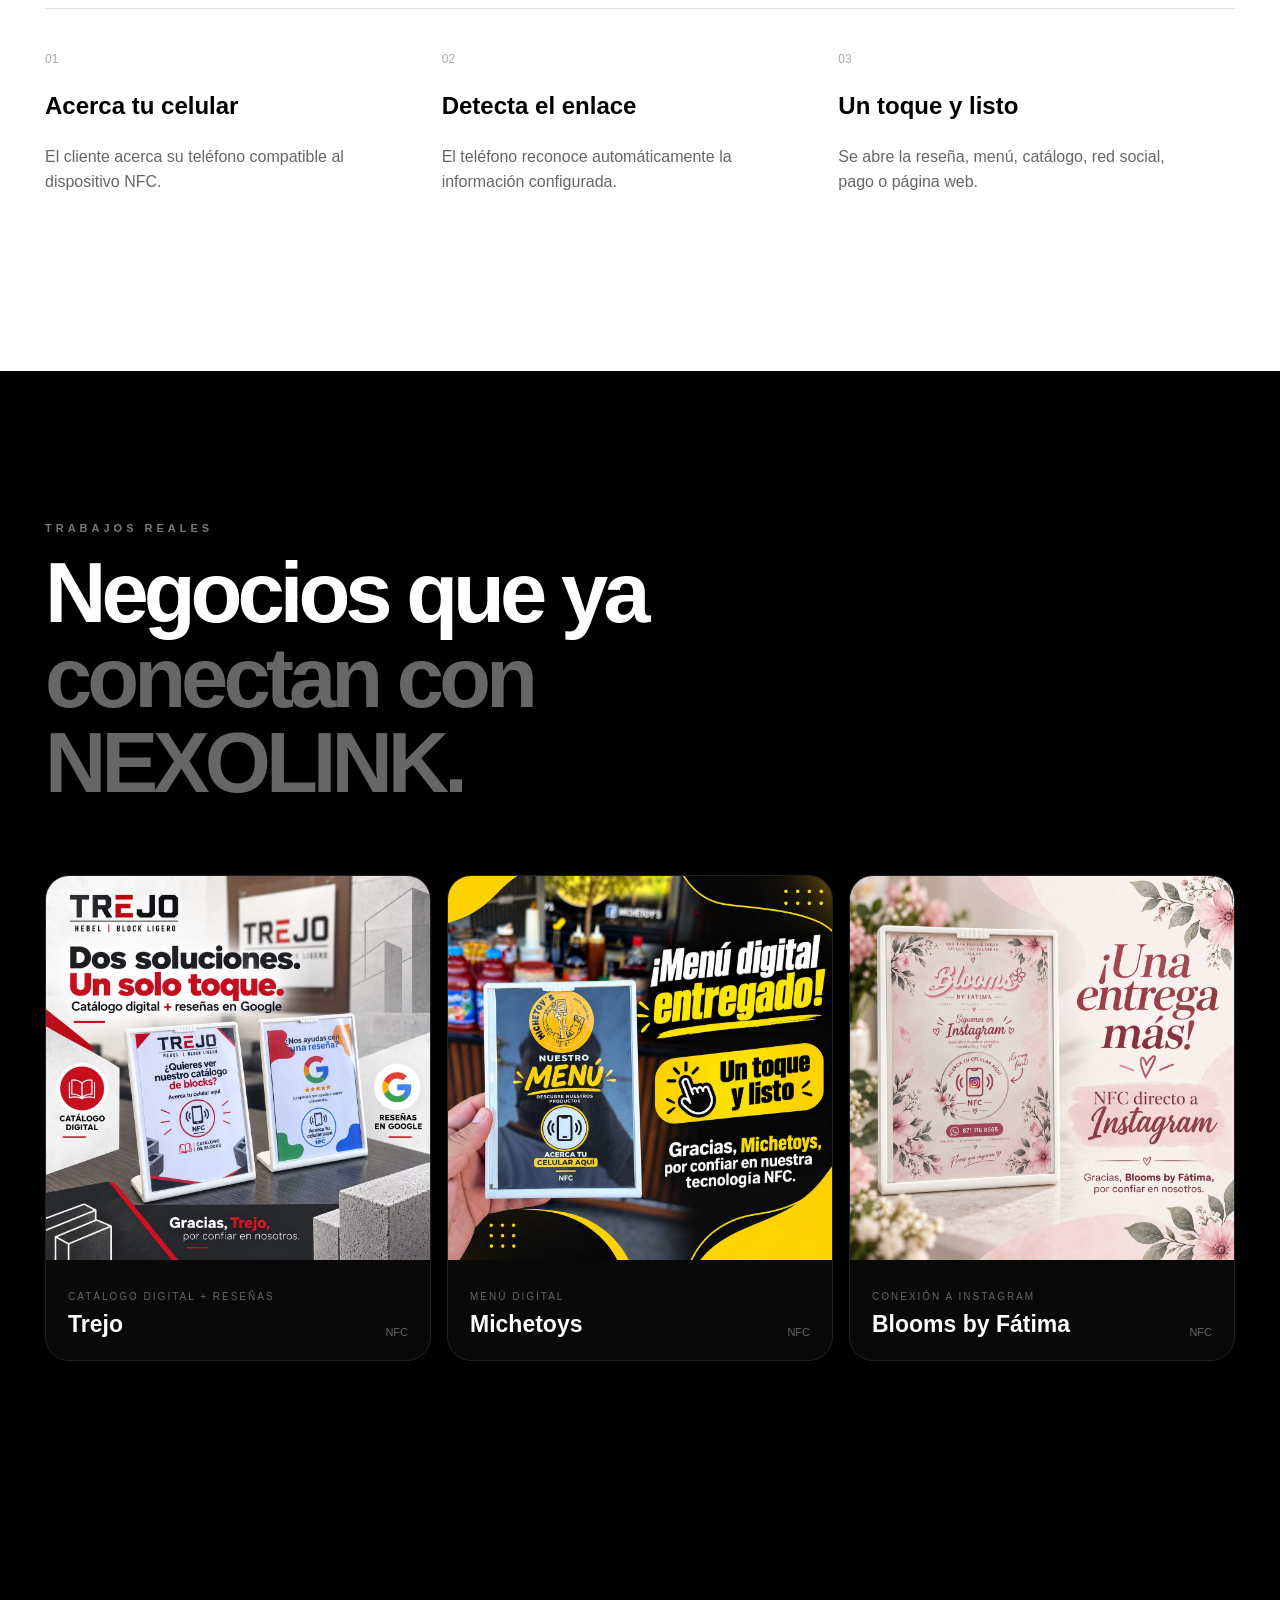
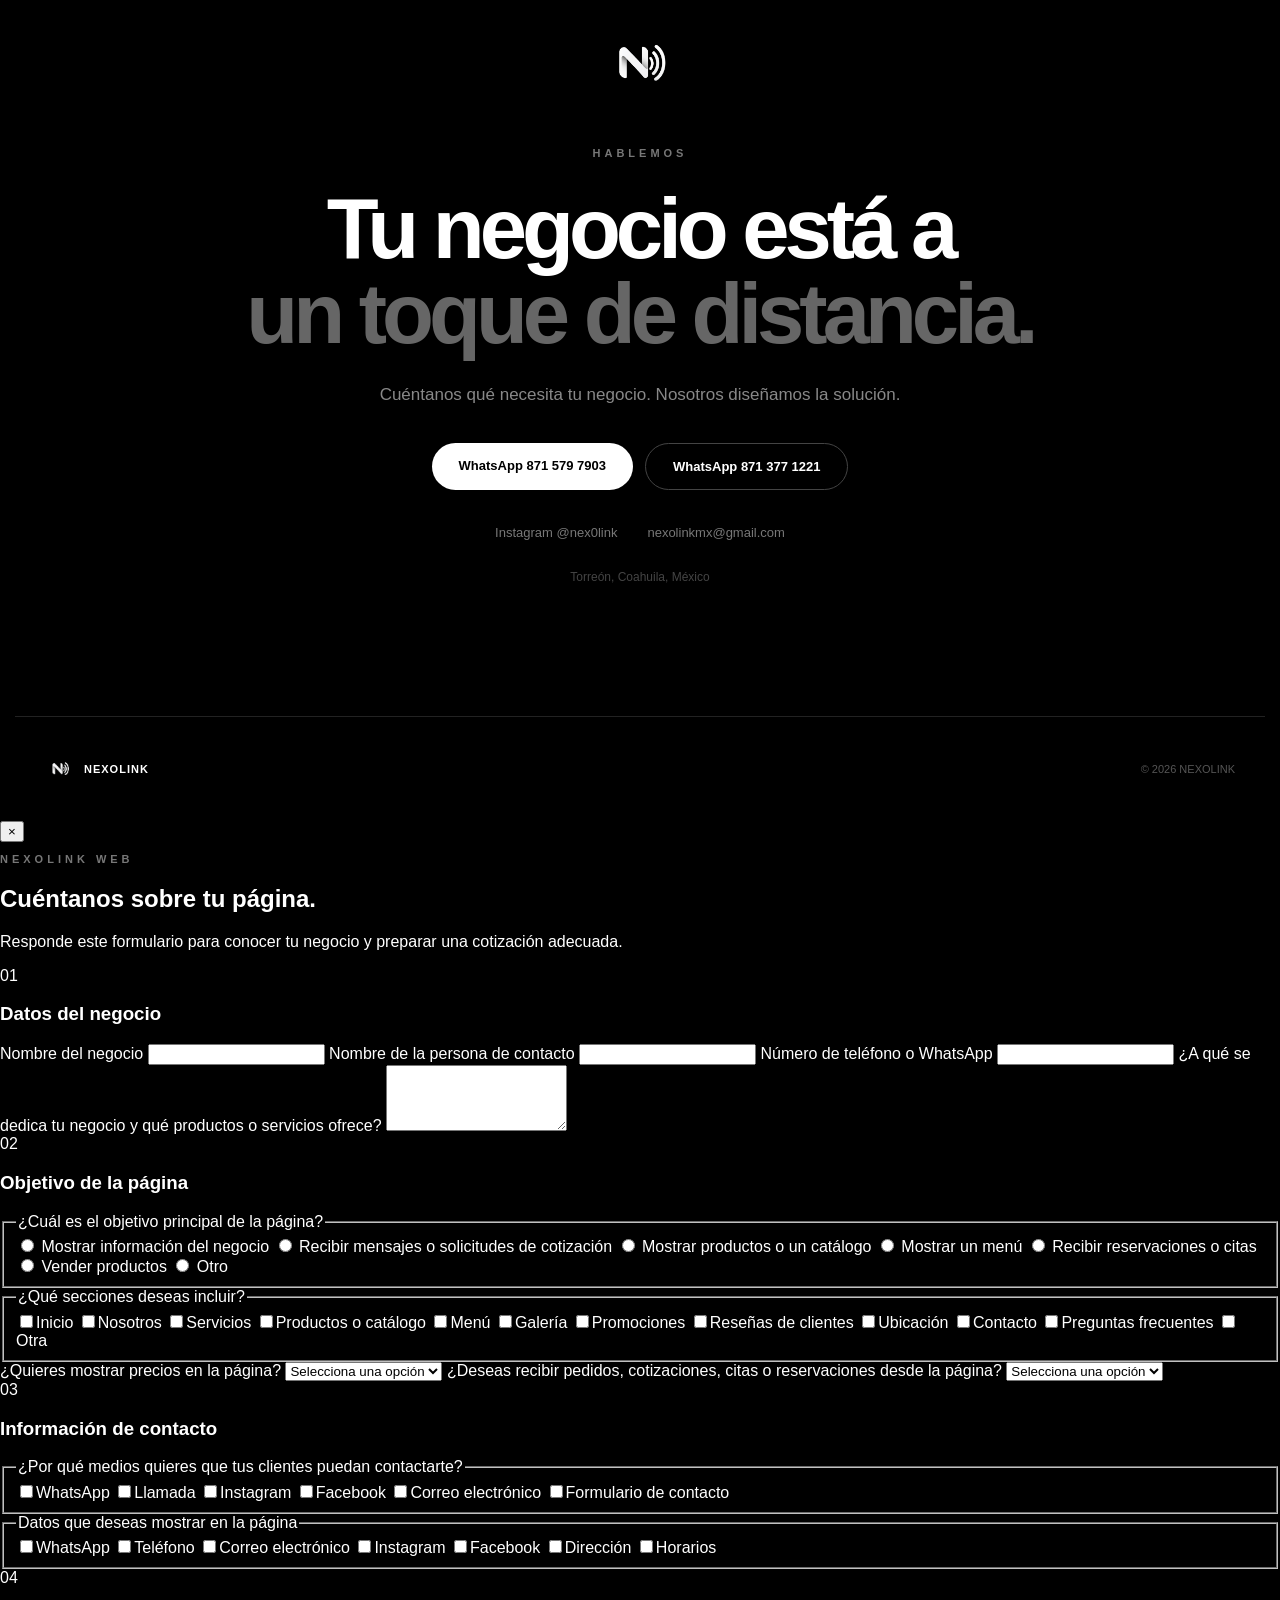
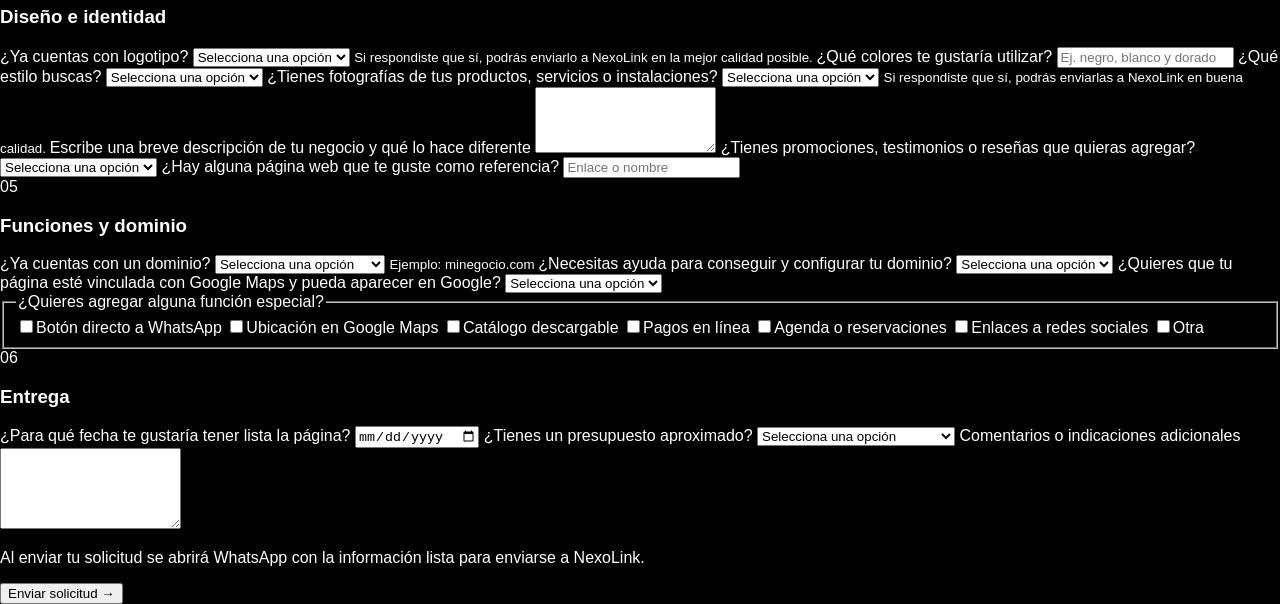
==== commit fda7a905: "Update print statement from 'Hello' to 'Goodbye'" ====
--- a/index.html
+++ b/index.html
@@ -6,14 +6,21 @@
     <meta name="viewport" content="width=device-width, initial-scale=1.0">
 
     <title>NEXOLINK | Conecta tu negocio con un toque</title>
-    <meta name="description" content="Soluciones NFC, reseñas de Google, menús digitales, catálogos, redes sociales y diseño web en Torreón, Coahuila.">
+
+    <meta
+        name="description"
+        content="Soluciones NFC, reseñas de Google, menús digitales, catálogos, pagos por aproximación y diseño web."
+    >
 
     <link rel="stylesheet" href="style.css">
 </head>
 
 <body>
 
-    <!-- NAVEGACIÓN -->
+    <!-- =========================
+         NAVEGACIÓN
+    ========================== -->
+
     <header class="header">
 
         <a href="#inicio" class="brand">
@@ -41,14 +48,23 @@
 
     <main>
 
-        <!-- INICIO -->
+        <!-- =========================
+             INICIO
+        ========================== -->
+
         <section id="inicio" class="hero">
 
             <div class="glow"></div>
 
-            <img src="logo.jpg" class="hero-logo" alt="Logo de NEXOLINK">
-
-            <p class="etiqueta">TECNOLOGÍA PARA NEGOCIOS</p>
+            <img
+                src="logo.jpg"
+                class="hero-logo"
+                alt="Logo de NEXOLINK"
+            >
+
+            <p class="etiqueta">
+                TECNOLOGÍA PARA NEGOCIOS
+            </p>
 
             <h1>
                 Conecta tu negocio
@@ -57,13 +73,16 @@
 
             <p class="hero-description">
                 Creamos soluciones NFC que conectan a tus clientes
-                con reseñas, menús, catálogos, redes sociales y
-                experiencias digitales en segundos.
+                con reseñas, menús, catálogos, redes sociales,
+                pagos y experiencias digitales en segundos.
             </p>
 
             <div class="hero-buttons">
 
-                <a href="#servicios" class="button white">
+                <a
+                    href="#servicios"
+                    class="button white"
+                >
                     Ver servicios
                 </a>
 
@@ -77,17 +96,24 @@
 
             </div>
 
-            <p class="location">Torreón, Coahuila, México</p>
+            <p class="location">
+                Torreón, Coahuila, México
+            </p>
 
         </section>
 
 
-        <!-- SERVICIOS -->
+        <!-- =========================
+             SERVICIOS
+        ========================== -->
+
         <section id="servicios" class="section">
 
             <div class="section-title">
 
-                <p class="etiqueta">LO QUE HACEMOS</p>
+                <p class="etiqueta">
+                    LO QUE HACEMOS
+                </p>
 
                 <h2>
                     Una conexión.
@@ -104,10 +130,19 @@
 
             <div class="services">
 
+                <!-- 01 RESEÑAS -->
+
                 <article class="service">
+
                     <span class="number">01</span>
 
-                    <div class="service-icon">★</div>
+                    <div class="service-icon">
+
+                        <svg viewBox="0 0 24 24">
+                            <path d="M12 2.8l2.8 5.7 6.3.9-4.6 4.5 1.1 6.3L12 17.2l-5.6 3 1.1-6.3-4.6-4.5 6.3-.9L12 2.8z"/>
+                        </svg>
+
+                    </div>
 
                     <h3>Reseñas en Google</h3>
 
@@ -122,13 +157,24 @@
                     >
                         Cotizar →
                     </a>
+
                 </article>
 
 
+                <!-- 02 MENÚ DIGITAL -->
+
                 <article class="service">
+
                     <span class="number">02</span>
 
-                    <div class="service-icon">☰</div>
+                    <div class="service-icon">
+
+                        <svg viewBox="0 0 24 24">
+                            <rect x="4" y="3" width="16" height="18" rx="2"/>
+                            <path d="M8 8h8M8 12h8M8 16h5"/>
+                        </svg>
+
+                    </div>
 
                     <h3>Menús digitales</h3>
 
@@ -143,13 +189,25 @@
                     >
                         Cotizar →
                     </a>
+
                 </article>
 
 
+                <!-- 03 MENÚ INTERACTIVO -->
+
                 <article class="service">
+
                     <span class="number">03</span>
 
-                    <div class="service-icon">↗</div>
+                    <div class="service-icon">
+
+                        <svg viewBox="0 0 24 24">
+                            <rect x="3" y="3" width="18" height="18" rx="3"/>
+                            <path d="M8 8h8M8 12h5M8 16h3"/>
+                            <path d="M16 14l3 3-3 3"/>
+                        </svg>
+
+                    </div>
 
                     <h3>Menús interactivos</h3>
 
@@ -164,13 +222,25 @@
                     >
                         Cotizar →
                     </a>
+
                 </article>
 
 
+                <!-- 04 CATÁLOGOS -->
+
                 <article class="service">
+
                     <span class="number">04</span>
 
-                    <div class="service-icon">▦</div>
+                    <div class="service-icon">
+
+                        <svg viewBox="0 0 24 24">
+                            <rect x="3" y="4" width="18" height="16" rx="2"/>
+                            <path d="M3 9h18M9 9v11"/>
+                            <circle cx="6" cy="6.5" r=".5"/>
+                        </svg>
+
+                    </div>
 
                     <h3>Catálogos digitales</h3>
 
@@ -185,13 +255,26 @@
                     >
                         Cotizar →
                     </a>
+
                 </article>
 
 
+                <!-- 05 REDES SOCIALES -->
+
                 <article class="service">
+
                     <span class="number">05</span>
 
-                    <div class="service-icon">@</div>
+                    <div class="service-icon">
+
+                        <svg viewBox="0 0 24 24">
+                            <circle cx="18" cy="5" r="3"/>
+                            <circle cx="6" cy="12" r="3"/>
+                            <circle cx="18" cy="19" r="3"/>
+                            <path d="M8.6 10.5l6.8-4M8.6 13.5l6.8 4"/>
+                        </svg>
+
+                    </div>
 
                     <h3>Redes sociales</h3>
 
@@ -206,13 +289,25 @@
                     >
                         Cotizar →
                     </a>
+
                 </article>
 
 
-                <article class="service">
+                <!-- 06 PÁGINAS WEB -->
+
+                <article class="service featured-service">
+
                     <span class="number">06</span>
 
-                    <div class="service-icon">&lt;/&gt;</div>
+                    <div class="service-icon">
+
+                        <svg viewBox="0 0 24 24">
+                            <rect x="3" y="4" width="18" height="16" rx="2"/>
+                            <path d="M3 8h18"/>
+                            <path d="M9 12l-2 2 2 2M15 12l2 2-2 2"/>
+                        </svg>
+
+                    </div>
 
                     <h3>Diseño de páginas web</h3>
 
@@ -221,11 +316,48 @@
                         a celular para darle presencia digital a tu negocio.
                     </p>
 
-                    <a
-                        href="solicitud.html"
+                    <button
+                        type="button"
+                        class="service-link"
+                        onclick="openWebForm()"
                     >
                         Solicitar página →
+                    </button>
+
+                </article>
+
+
+                <!-- 07 PAGOS -->
+
+                <article class="service">
+
+                    <span class="number">07</span>
+
+                    <div class="service-icon">
+
+                        <svg viewBox="0 0 24 24">
+                            <rect x="2.5" y="6" width="13" height="12" rx="2"/>
+                            <path d="M2.5 10h13"/>
+                            <path d="M18 8c2 1 3 2.3 3 4s-1 3-3 4"/>
+                            <path d="M17 11c.7.3 1 .6 1 1s-.3.7-1 1"/>
+                        </svg>
+
+                    </div>
+
+                    <h3>Pagos por aproximación</h3>
+
+                    <p>
+                        Permite que tus clientes accedan a tu método de
+                        pago acercando su celular a un dispositivo NFC.
+                    </p>
+
+                    <a
+                        href="https://wa.me/528715797903?text=Hola%20NEXOLINK%2C%20quiero%20informaci%C3%B3n%20sobre%20pagos%20por%20aproximaci%C3%B3n%20NFC."
+                        target="_blank"
+                    >
+                        Cotizar →
                     </a>
+
                 </article>
 
             </div>
@@ -233,14 +365,19 @@
         </section>
 
 
-        <!-- CÓMO FUNCIONA -->
+        <!-- =========================
+             CÓMO FUNCIONA
+        ========================== -->
+
         <section id="funciona" class="how">
 
             <div class="how-container">
 
                 <div class="section-title dark-title">
 
-                    <p class="etiqueta">TECNOLOGÍA NFC</p>
+                    <p class="etiqueta">
+                        TECNOLOGÍA NFC
+                    </p>
 
                     <h2>
                         Acerca.
@@ -258,30 +395,44 @@
                 <div class="steps">
 
                     <article>
+
                         <span>01</span>
+
                         <h3>Acerca tu celular</h3>
+
                         <p>
                             El cliente acerca su teléfono compatible
                             al dispositivo NFC.
                         </p>
+
                     </article>
 
+
                     <article>
+
                         <span>02</span>
+
                         <h3>Detecta el enlace</h3>
+
                         <p>
                             El teléfono reconoce automáticamente
                             la información configurada.
                         </p>
+
                     </article>
 
+
                     <article>
+
                         <span>03</span>
+
                         <h3>Un toque y listo</h3>
+
                         <p>
                             Se abre la reseña, menú, catálogo,
-                            Instagram o página web.
+                            red social, pago o página web.
                         </p>
+
                     </article>
 
                 </div>
@@ -291,12 +442,17 @@
         </section>
 
 
-        <!-- TRABAJOS -->
+        <!-- =========================
+             TRABAJOS
+        ========================== -->
+
         <section id="trabajos" class="section">
 
             <div class="section-title">
 
-                <p class="etiqueta">TRABAJOS REALES</p>
+                <p class="etiqueta">
+                    TRABAJOS REALES
+                </p>
 
                 <h2>
                     Negocios que ya
@@ -316,12 +472,14 @@
                     >
 
                     <div class="project-data">
+
                         <div>
                             <small>CATÁLOGO DIGITAL + RESEÑAS</small>
                             <h3>Trejo</h3>
                         </div>
 
                         <span>NFC</span>
+
                     </div>
 
                 </article>
@@ -335,12 +493,14 @@
                     >
 
                     <div class="project-data">
+
                         <div>
                             <small>MENÚ DIGITAL</small>
                             <h3>Michetoys</h3>
                         </div>
 
                         <span>NFC</span>
+
                     </div>
 
                 </article>
@@ -354,12 +514,14 @@
                     >
 
                     <div class="project-data">
+
                         <div>
                             <small>CONEXIÓN A INSTAGRAM</small>
                             <h3>Blooms by Fátima</h3>
                         </div>
 
                         <span>NFC</span>
+
                     </div>
 
                 </article>
@@ -369,12 +531,21 @@
         </section>
 
 
-        <!-- CONTACTO -->
+        <!-- =========================
+             CONTACTO
+        ========================== -->
+
         <section id="contacto" class="contact">
 
-            <img src="logo.jpg" alt="NEXOLINK" class="contact-logo">
-
-            <p class="etiqueta">HABLEMOS</p>
+            <img
+                src="logo.jpg"
+                alt="NEXOLINK"
+                class="contact-logo"
+            >
+
+            <p class="etiqueta">
+                HABLEMOS
+            </p>
 
             <h2>
                 Tu negocio está a
@@ -432,6 +603,10 @@
     </main>
 
 
+    <!-- =========================
+         FOOTER
+    ========================== -->
+
     <footer>
 
         <div>
@@ -444,7 +619,10 @@
     </footer>
 
 
-    <!-- BOTÓN FLOTANTE WHATSAPP -->
+    <!-- =========================
+         WHATSAPP FLOTANTE
+    ========================== -->
+
     <a
         class="whatsapp"
         href="https://wa.me/528715797903?text=Hola%20NEXOLINK%2C%20quiero%20informaci%C3%B3n."
@@ -455,7 +633,536 @@
     </a>
 
 
+    <!-- ==================================================
+         FORMULARIO DE SOLICITUD DE PÁGINA WEB
+    =================================================== -->
+
+    <div
+        class="form-overlay"
+        id="webFormOverlay"
+        aria-hidden="true"
+    >
+
+        <div class="form-window">
+
+            <button
+                class="form-close"
+                type="button"
+                onclick="closeWebForm()"
+                aria-label="Cerrar formulario"
+            >
+                ×
+            </button>
+
+
+            <div class="form-heading">
+
+                <p class="etiqueta">
+                    NEXOLINK WEB
+                </p>
+
+                <h2>
+                    Cuéntanos sobre
+                    <span>tu página.</span>
+                </h2>
+
+                <p>
+                    Responde este formulario para conocer tu negocio
+                    y preparar una cotización adecuada.
+                </p>
+
+            </div>
+
+
+            <form id="websiteRequestForm">
+
+                <!-- 01 DATOS DEL NEGOCIO -->
+
+                <section class="form-section">
+
+                    <div class="form-section-number">
+                        01
+                    </div>
+
+                    <h3>Datos del negocio</h3>
+
+
+                    <label>
+                        Nombre del negocio
+                        <input
+                            type="text"
+                            name="Nombre del negocio"
+                            required
+                        >
+                    </label>
+
+
+                    <label>
+                        Nombre de la persona de contacto
+                        <input
+                            type="text"
+                            name="Persona de contacto"
+                            required
+                        >
+                    </label>
+
+
+                    <label>
+                        Número de teléfono o WhatsApp
+                        <input
+                            type="tel"
+                            name="Teléfono"
+                            required
+                        >
+                    </label>
+
+
+                    <label>
+                        ¿A qué se dedica tu negocio y qué productos o servicios ofrece?
+
+                        <textarea
+                            name="Descripción del negocio"
+                            rows="4"
+                            required
+                        ></textarea>
+
+                    </label>
+
+                </section>
+
+
+                <!-- 02 OBJETIVO -->
+
+                <section class="form-section">
+
+                    <div class="form-section-number">
+                        02
+                    </div>
+
+                    <h3>Objetivo de la página</h3>
+
+
+                    <fieldset>
+
+                        <legend>
+                            ¿Cuál es el objetivo principal de la página?
+                        </legend>
+
+                        <label class="choice">
+                            <input type="radio" name="Objetivo" value="Mostrar información del negocio">
+                            <span>Mostrar información del negocio</span>
+                        </label>
+
+                        <label class="choice">
+                            <input type="radio" name="Objetivo" value="Recibir mensajes o solicitudes de cotización">
+                            <span>Recibir mensajes o solicitudes de cotización</span>
+                        </label>
+
+                        <label class="choice">
+                            <input type="radio" name="Objetivo" value="Mostrar productos o un catálogo">
+                            <span>Mostrar productos o un catálogo</span>
+                        </label>
+
+                        <label class="choice">
+                            <input type="radio" name="Objetivo" value="Mostrar un menú">
+                            <span>Mostrar un menú</span>
+                        </label>
+
+                        <label class="choice">
+                            <input type="radio" name="Objetivo" value="Recibir reservaciones o citas">
+                            <span>Recibir reservaciones o citas</span>
+                        </label>
+
+                        <label class="choice">
+                            <input type="radio" name="Objetivo" value="Vender productos">
+                            <span>Vender productos</span>
+                        </label>
+
+                        <label class="choice">
+                            <input type="radio" name="Objetivo" value="Otro">
+                            <span>Otro</span>
+                        </label>
+
+                    </fieldset>
+
+
+                    <fieldset>
+
+                        <legend>
+                            ¿Qué secciones deseas incluir?
+                        </legend>
+
+                        <div class="choices-grid">
+
+                            <label class="choice"><input type="checkbox" name="Secciones" value="Inicio"><span>Inicio</span></label>
+                            <label class="choice"><input type="checkbox" name="Secciones" value="Nosotros"><span>Nosotros</span></label>
+                            <label class="choice"><input type="checkbox" name="Secciones" value="Servicios"><span>Servicios</span></label>
+                            <label class="choice"><input type="checkbox" name="Secciones" value="Productos o catálogo"><span>Productos o catálogo</span></label>
+                            <label class="choice"><input type="checkbox" name="Secciones" value="Menú"><span>Menú</span></label>
+                            <label class="choice"><input type="checkbox" name="Secciones" value="Galería"><span>Galería</span></label>
+                            <label class="choice"><input type="checkbox" name="Secciones" value="Promociones"><span>Promociones</span></label>
+                            <label class="choice"><input type="checkbox" name="Secciones" value="Reseñas de clientes"><span>Reseñas de clientes</span></label>
+                            <label class="choice"><input type="checkbox" name="Secciones" value="Ubicación"><span>Ubicación</span></label>
+                            <label class="choice"><input type="checkbox" name="Secciones" value="Contacto"><span>Contacto</span></label>
+                            <label class="choice"><input type="checkbox" name="Secciones" value="Preguntas frecuentes"><span>Preguntas frecuentes</span></label>
+                            <label class="choice"><input type="checkbox" name="Secciones" value="Otra"><span>Otra</span></label>
+
+                        </div>
+
+                    </fieldset>
+
+
+                    <label>
+                        ¿Quieres mostrar precios en la página?
+
+                        <select name="Mostrar precios">
+                            <option value="">Selecciona una opción</option>
+                            <option>Sí</option>
+                            <option>No</option>
+                            <option>Solo algunos</option>
+                        </select>
+
+                    </label>
+
+
+                    <label>
+                        ¿Deseas recibir pedidos, cotizaciones, citas o reservaciones desde la página?
+
+                        <select name="Pedidos o reservaciones">
+                            <option value="">Selecciona una opción</option>
+                            <option>Sí</option>
+                            <option>No</option>
+                        </select>
+
+                    </label>
+
+                </section>
+
+
+                <!-- 03 CONTACTO -->
+
+                <section class="form-section">
+
+                    <div class="form-section-number">
+                        03
+                    </div>
+
+                    <h3>Información de contacto</h3>
+
+
+                    <fieldset>
+
+                        <legend>
+                            ¿Por qué medios quieres que tus clientes puedan contactarte?
+                        </legend>
+
+                        <div class="choices-grid">
+
+                            <label class="choice"><input type="checkbox" name="Medios de contacto" value="WhatsApp"><span>WhatsApp</span></label>
+                            <label class="choice"><input type="checkbox" name="Medios de contacto" value="Llamada"><span>Llamada</span></label>
+                            <label class="choice"><input type="checkbox" name="Medios de contacto" value="Instagram"><span>Instagram</span></label>
+                            <label class="choice"><input type="checkbox" name="Medios de contacto" value="Facebook"><span>Facebook</span></label>
+                            <label class="choice"><input type="checkbox" name="Medios de contacto" value="Correo electrónico"><span>Correo electrónico</span></label>
+                            <label class="choice"><input type="checkbox" name="Medios de contacto" value="Formulario de contacto"><span>Formulario de contacto</span></label>
+
+                        </div>
+
+                    </fieldset>
+
+
+                    <fieldset>
+
+                        <legend>
+                            Datos que deseas mostrar en la página
+                        </legend>
+
+                        <div class="choices-grid">
+
+                            <label class="choice"><input type="checkbox" name="Datos visibles" value="WhatsApp"><span>WhatsApp</span></label>
+                            <label class="choice"><input type="checkbox" name="Datos visibles" value="Teléfono"><span>Teléfono</span></label>
+                            <label class="choice"><input type="checkbox" name="Datos visibles" value="Correo electrónico"><span>Correo electrónico</span></label>
+                            <label class="choice"><input type="checkbox" name="Datos visibles" value="Instagram"><span>Instagram</span></label>
+                            <label class="choice"><input type="checkbox" name="Datos visibles" value="Facebook"><span>Facebook</span></label>
+                            <label class="choice"><input type="checkbox" name="Datos visibles" value="Dirección"><span>Dirección</span></label>
+                            <label class="choice"><input type="checkbox" name="Datos visibles" value="Horarios"><span>Horarios</span></label>
+
+                        </div>
+
+                    </fieldset>
+
+                </section>
+
+
+                <!-- 04 DISEÑO -->
+
+                <section class="form-section">
+
+                    <div class="form-section-number">
+                        04
+                    </div>
+
+                    <h3>Diseño e identidad</h3>
+
+
+                    <label>
+                        ¿Ya cuentas con logotipo?
+
+                        <select name="Cuenta con logotipo">
+                            <option value="">Selecciona una opción</option>
+                            <option>Sí</option>
+                            <option>No</option>
+                        </select>
+
+                        <small>
+                            Si respondiste que sí, podrás enviarlo a NexoLink en la mejor calidad posible.
+                        </small>
+
+                    </label>
+
+
+                    <label>
+                        ¿Qué colores te gustaría utilizar?
+
+                        <input
+                            type="text"
+                            name="Colores"
+                            placeholder="Ej. negro, blanco y dorado"
+                        >
+
+                    </label>
+
+
+                    <label>
+                        ¿Qué estilo buscas?
+
+                        <select name="Estilo">
+                            <option value="">Selecciona una opción</option>
+                            <option>Moderno y minimalista</option>
+                            <option>Elegante</option>
+                            <option>Profesional</option>
+                            <option>Colorido y juvenil</option>
+                            <option>Oscuro</option>
+                            <option>Otro</option>
+                        </select>
+
+                    </label>
+
+
+                    <label>
+                        ¿Tienes fotografías de tus productos, servicios o instalaciones?
+
+                        <select name="Fotografías">
+                            <option value="">Selecciona una opción</option>
+                            <option>Sí</option>
+                            <option>No</option>
+                        </select>
+
+                        <small>
+                            Si respondiste que sí, podrás enviarlas a NexoLink en buena calidad.
+                        </small>
+
+                    </label>
+
+
+                    <label>
+                        Escribe una breve descripción de tu negocio y qué lo hace diferente
+
+                        <textarea
+                            name="Qué hace diferente al negocio"
+                            rows="4"
+                        ></textarea>
+
+                    </label>
+
+
+                    <label>
+                        ¿Tienes promociones, testimonios o reseñas que quieras agregar?
+
+                        <select name="Promociones o testimonios">
+                            <option value="">Selecciona una opción</option>
+                            <option>Sí</option>
+                            <option>No</option>
+                        </select>
+
+                    </label>
+
+
+                    <label>
+                        ¿Hay alguna página web que te guste como referencia?
+
+                        <input
+                            type="text"
+                            name="Página de referencia"
+                            placeholder="Enlace o nombre"
+                        >
+
+                    </label>
+
+                </section>
+
+
+                <!-- 05 FUNCIONES -->
+
+                <section class="form-section">
+
+                    <div class="form-section-number">
+                        05
+                    </div>
+
+                    <h3>Funciones y dominio</h3>
+
+
+                    <label>
+                        ¿Ya cuentas con un dominio?
+
+                        <select name="Dominio">
+                            <option value="">Selecciona una opción</option>
+                            <option>Sí</option>
+                            <option>No</option>
+                            <option>No sé qué es un dominio</option>
+                        </select>
+
+                        <small>
+                            Ejemplo: minegocio.com
+                        </small>
+
+                    </label>
+
+
+                    <label>
+                        ¿Necesitas ayuda para conseguir y configurar tu dominio?
+
+                        <select name="Ayuda con dominio">
+                            <option value="">Selecciona una opción</option>
+                            <option>Sí</option>
+                            <option>No</option>
+                        </select>
+
+                    </label>
+
+
+                    <label>
+                        ¿Quieres que tu página esté vinculada con Google Maps y pueda aparecer en Google?
+
+                        <select name="Google Maps">
+                            <option value="">Selecciona una opción</option>
+                            <option>Sí</option>
+                            <option>No</option>
+                        </select>
+
+                    </label>
+
+
+                    <fieldset>
+
+                        <legend>
+                            ¿Quieres agregar alguna función especial?
+                        </legend>
+
+                        <div class="choices-grid">
+
+                            <label class="choice"><input type="checkbox" name="Funciones especiales" value="Botón directo a WhatsApp"><span>Botón directo a WhatsApp</span></label>
+
+                            <label class="choice"><input type="checkbox" name="Funciones especiales" value="Ubicación en Google Maps"><span>Ubicación en Google Maps</span></label>
+
+                            <label class="choice"><input type="checkbox" name="Funciones especiales" value="Catálogo descargable"><span>Catálogo descargable</span></label>
+
+                            <label class="choice"><input type="checkbox" name="Funciones especiales" value="Pagos en línea"><span>Pagos en línea</span></label>
+
+                            <label class="choice"><input type="checkbox" name="Funciones especiales" value="Agenda o reservaciones"><span>Agenda o reservaciones</span></label>
+
+                            <label class="choice"><input type="checkbox" name="Funciones especiales" value="Enlaces a redes sociales"><span>Enlaces a redes sociales</span></label>
+
+                            <label class="choice"><input type="checkbox" name="Funciones especiales" value="Otra"><span>Otra</span></label>
+
+                        </div>
+
+                    </fieldset>
+
+                </section>
+
+
+                <!-- 06 ENTREGA -->
+
+                <section class="form-section">
+
+                    <div class="form-section-number">
+                        06
+                    </div>
+
+                    <h3>Entrega</h3>
+
+
+                    <label>
+                        ¿Para qué fecha te gustaría tener lista la página?
+
+                        <input
+                            type="date"
+                            name="Fecha deseada"
+                        >
+
+                    </label>
+
+
+                    <label>
+                        ¿Tienes un presupuesto aproximado?
+
+                        <select name="Presupuesto">
+                            <option value="">Selecciona una opción</option>
+                            <option>Menos de $2,000 MXN</option>
+                            <option>De $2,000 a $4,000 MXN</option>
+                            <option>De $4,000 a $7,000 MXN</option>
+                            <option>Más de $7,000 MXN</option>
+                            <option>Prefiero recibir una cotización</option>
+                        </select>
+
+                    </label>
+
+
+                    <label>
+                        Comentarios o indicaciones adicionales
+
+                        <textarea
+                            name="Comentarios adicionales"
+                            rows="5"
+                        ></textarea>
+
+                    </label>
+
+                </section>
+
+
+                <div class="form-submit-area">
+
+                    <p>
+                        Al enviar tu solicitud se abrirá WhatsApp
+                        con la información lista para enviarse a NexoLink.
+                    </p>
+
+                    <button
+                        type="submit"
+                        class="submit-button"
+                    >
+                        Enviar solicitud
+                        <span>→</span>
+                    </button>
+
+                </div>
+
+            </form>
+
+        </div>
+
+    </div>
+
+
+    <!-- =========================
+         JAVASCRIPT
+    ========================== -->
+
     <script>
+
+        /* HEADER */
 
         const header = document.querySelector(".header");
 
@@ -470,8 +1177,12 @@
         });
 
 
+        /* ANIMACIONES */
+
         const animatedElements =
-            document.querySelectorAll(".service, .project, .steps article");
+            document.querySelectorAll(
+                ".service, .project, .steps article"
+            );
 
 
         const observer = new IntersectionObserver(function (entries) {
@@ -485,7 +1196,7 @@
             });
 
         }, {
-            threshold: 0.15
+            threshold: 0.12
         });
 
 
@@ -493,8 +1204,129 @@
             observer.observe(element);
         });
 
+
+        /* FORMULARIO */
+
+        const overlay =
+            document.getElementById("webFormOverlay");
+
+
+        function openWebForm() {
+
+            overlay.classList.add("active");
+
+            overlay.setAttribute(
+                "aria-hidden",
+                "false"
+            );
+
+            document.body.classList.add("form-open");
+
+        }
+
+
+        function closeWebForm() {
+
+            overlay.classList.remove("active");
+
+            overlay.setAttribute(
+                "aria-hidden",
+                "true"
+            );
+
+            document.body.classList.remove("form-open");
+
+        }
+
+
+        overlay.addEventListener("click", function (event) {
+
+            if (event.target === overlay) {
+                closeWebForm();
+            }
+
+        });
+
+
+        document.addEventListener("keydown", function (event) {
+
+            if (event.key === "Escape") {
+                closeWebForm();
+            }
+
+        });
+
+
+        /* ENVIAR RESPUESTAS A WHATSAPP */
+
+        document
+            .getElementById("websiteRequestForm")
+            .addEventListener("submit", function (event) {
+
+                event.preventDefault();
+
+
+                const formData =
+                    new FormData(this);
+
+
+                const groupedData = {};
+
+
+                for (const [key, value] of formData.entries()) {
+
+                    if (!value) {
+                        continue;
+                    }
+
+
+                    if (groupedData[key]) {
+
+                        groupedData[key] +=
+                            ", " + value;
+
+                    } else {
+
+                        groupedData[key] =
+                            value;
+
+                    }
+
+                }
+
+
+                let message =
+                    "Hola NEXOLINK, quiero solicitar una página web.%0A%0A";
+
+
+                Object.entries(groupedData).forEach(
+                    function ([key, value]) {
+
+                        message +=
+                            "*" +
+                            key +
+                            ":*%0A" +
+                            encodeURIComponent(value) +
+                            "%0A%0A";
+
+                    }
+                );
+
+
+                const whatsappURL =
+                    "https://wa.me/528715797903?text=" +
+                    message;
+
+
+                window.open(
+                    whatsappURL,
+                    "_blank"
+                );
+
+            });
+
     </script>
 
 </body>
 
-</html>+</html>
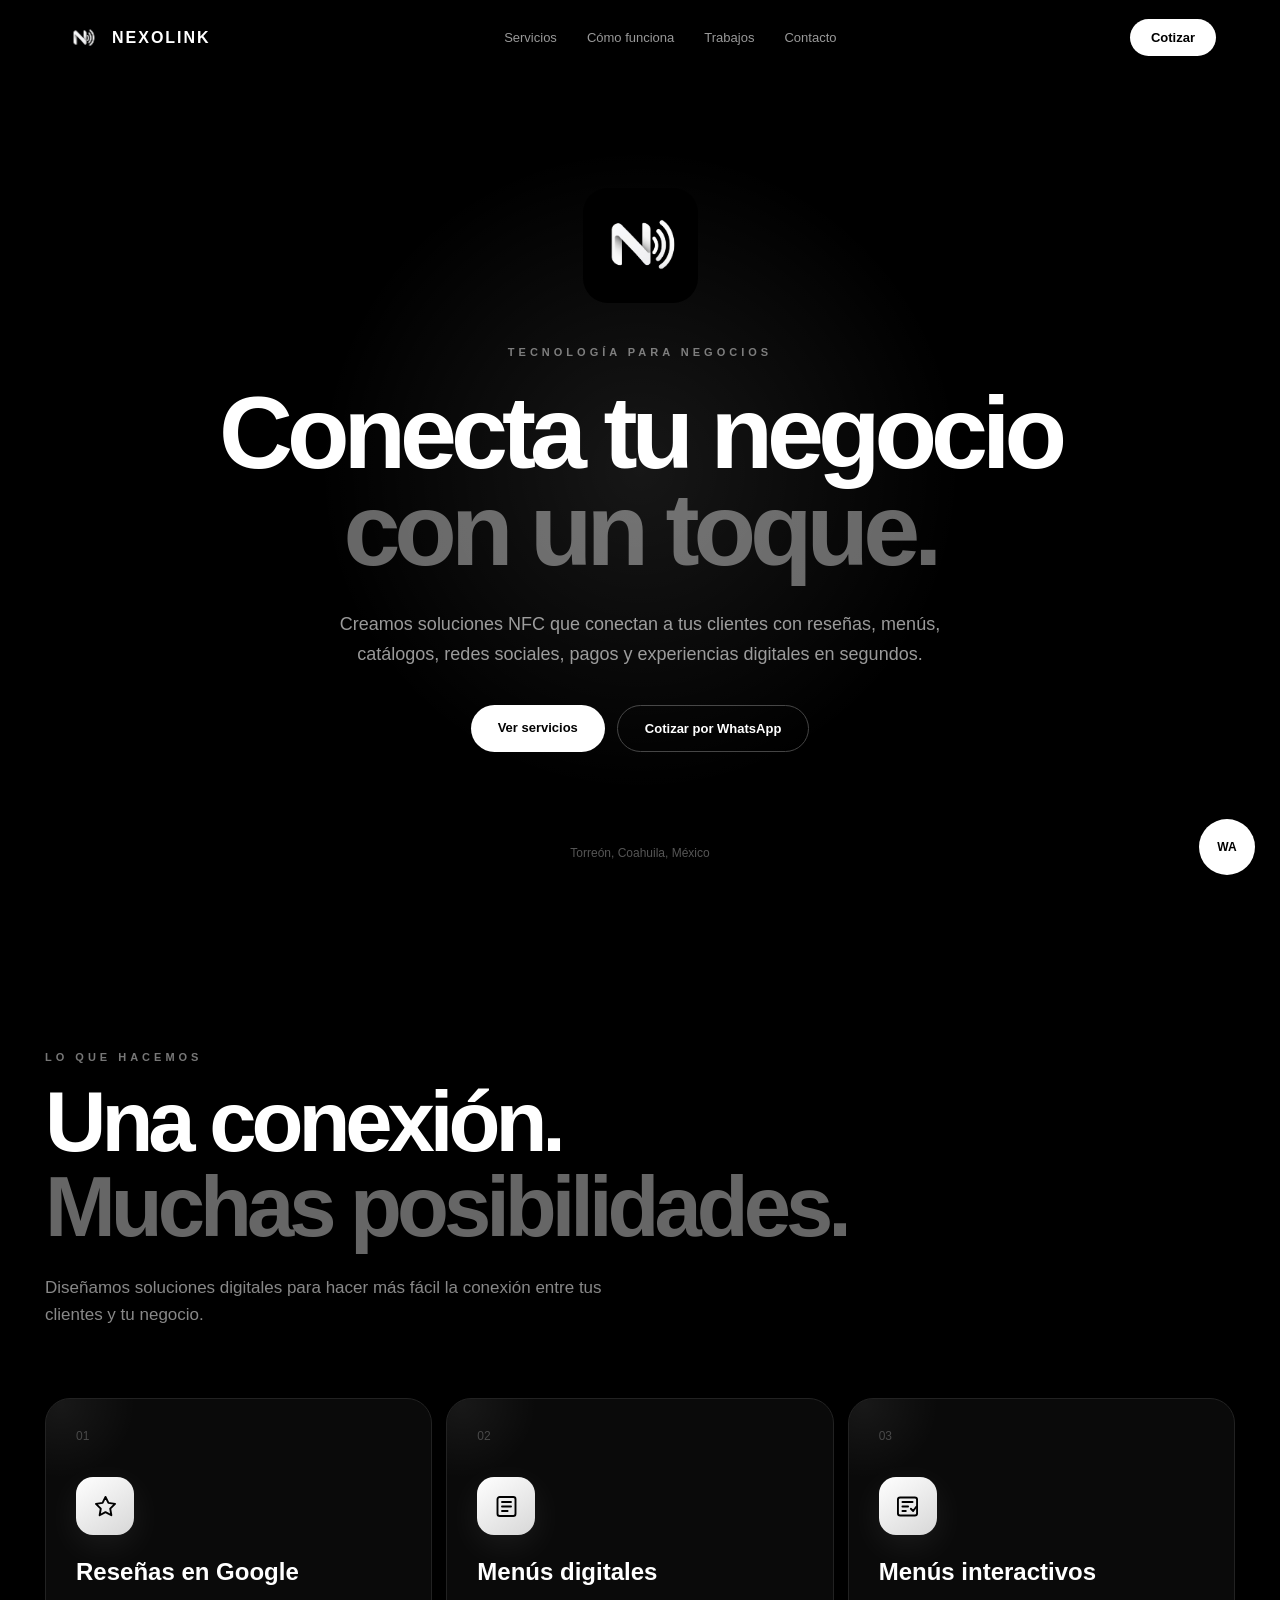
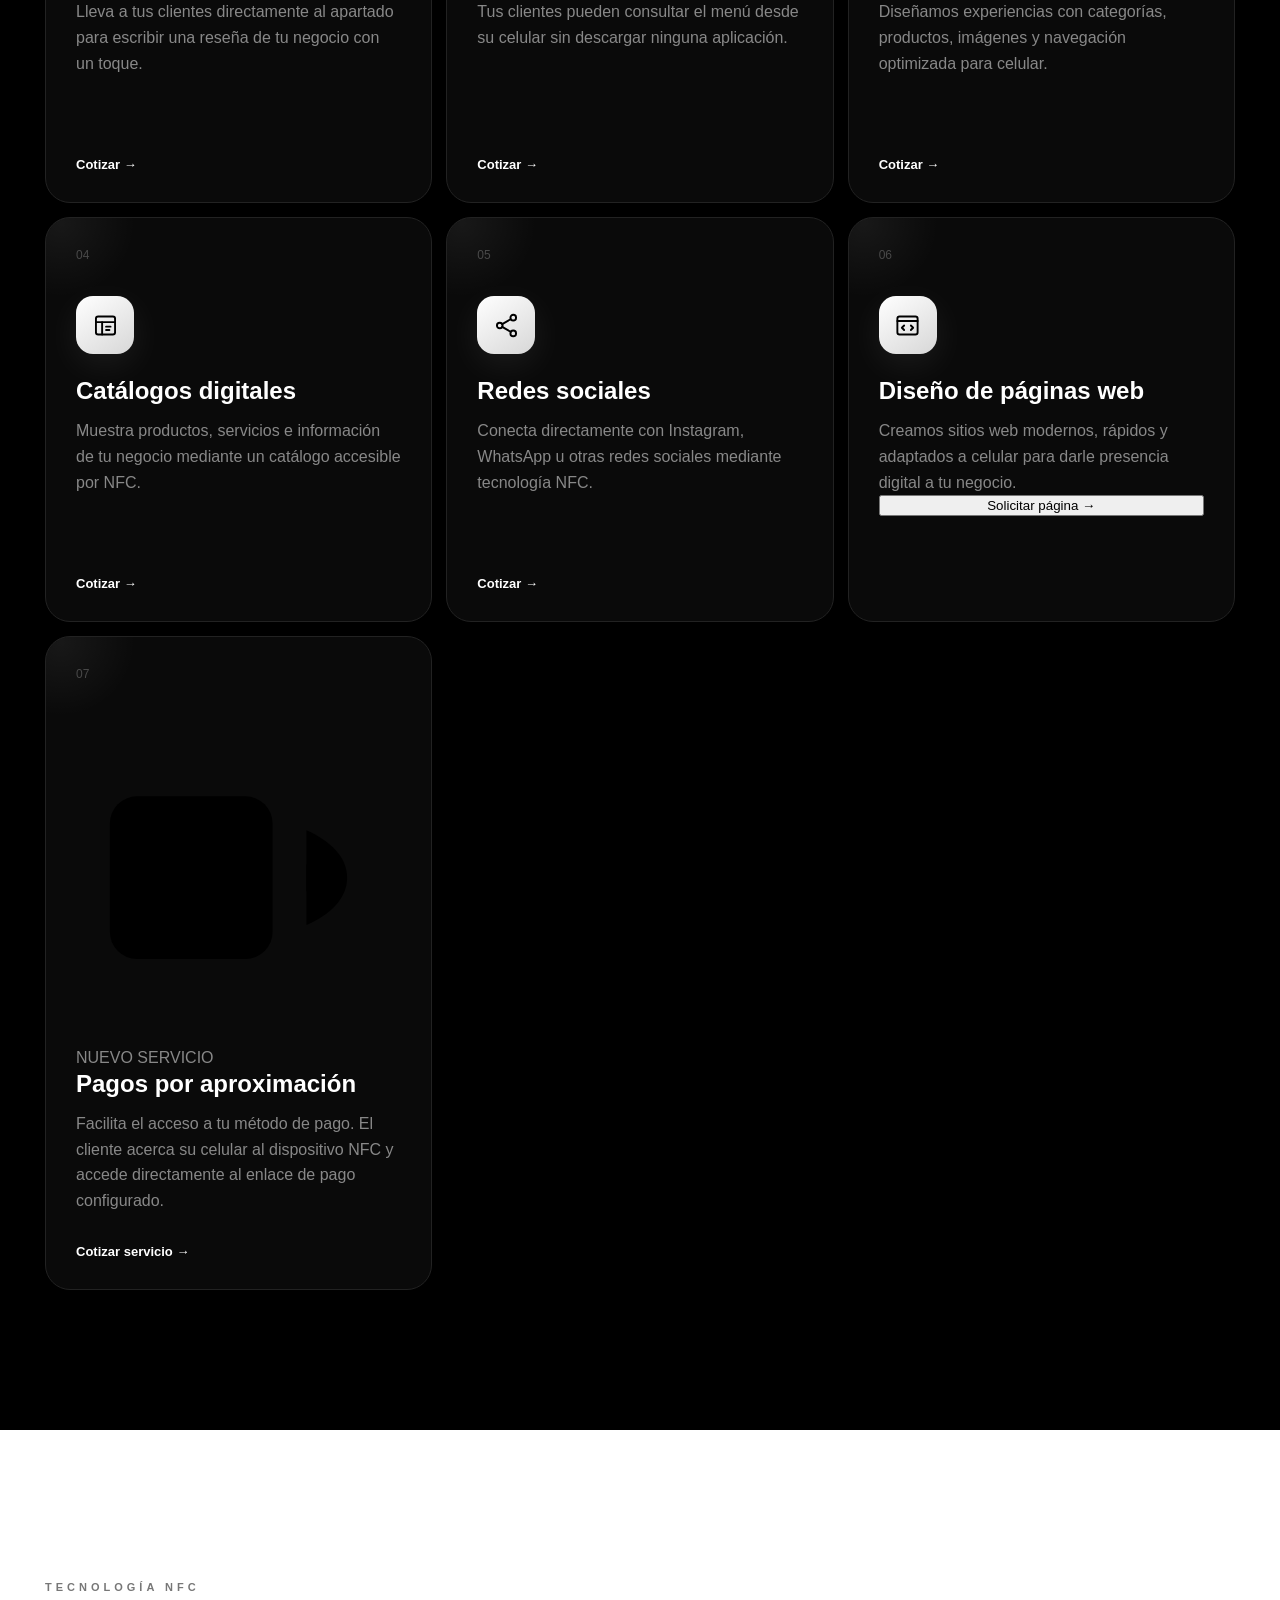
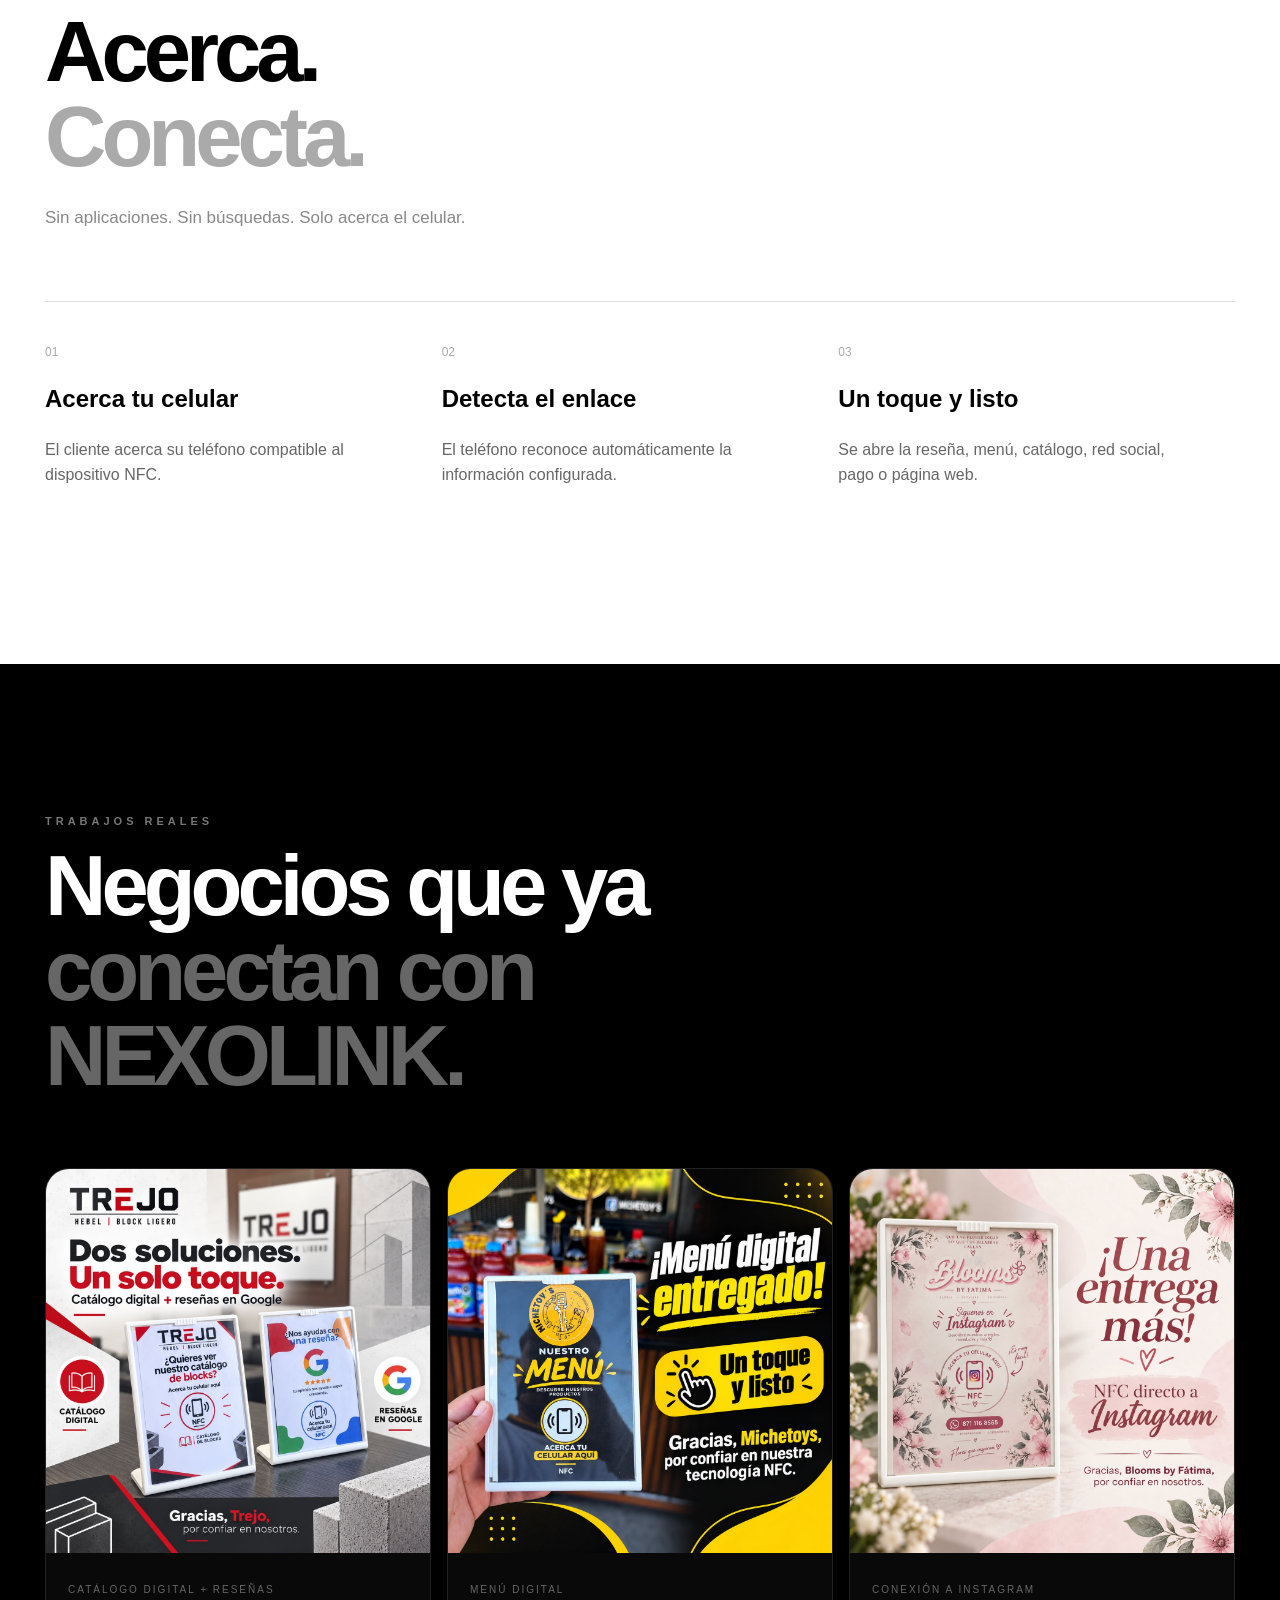
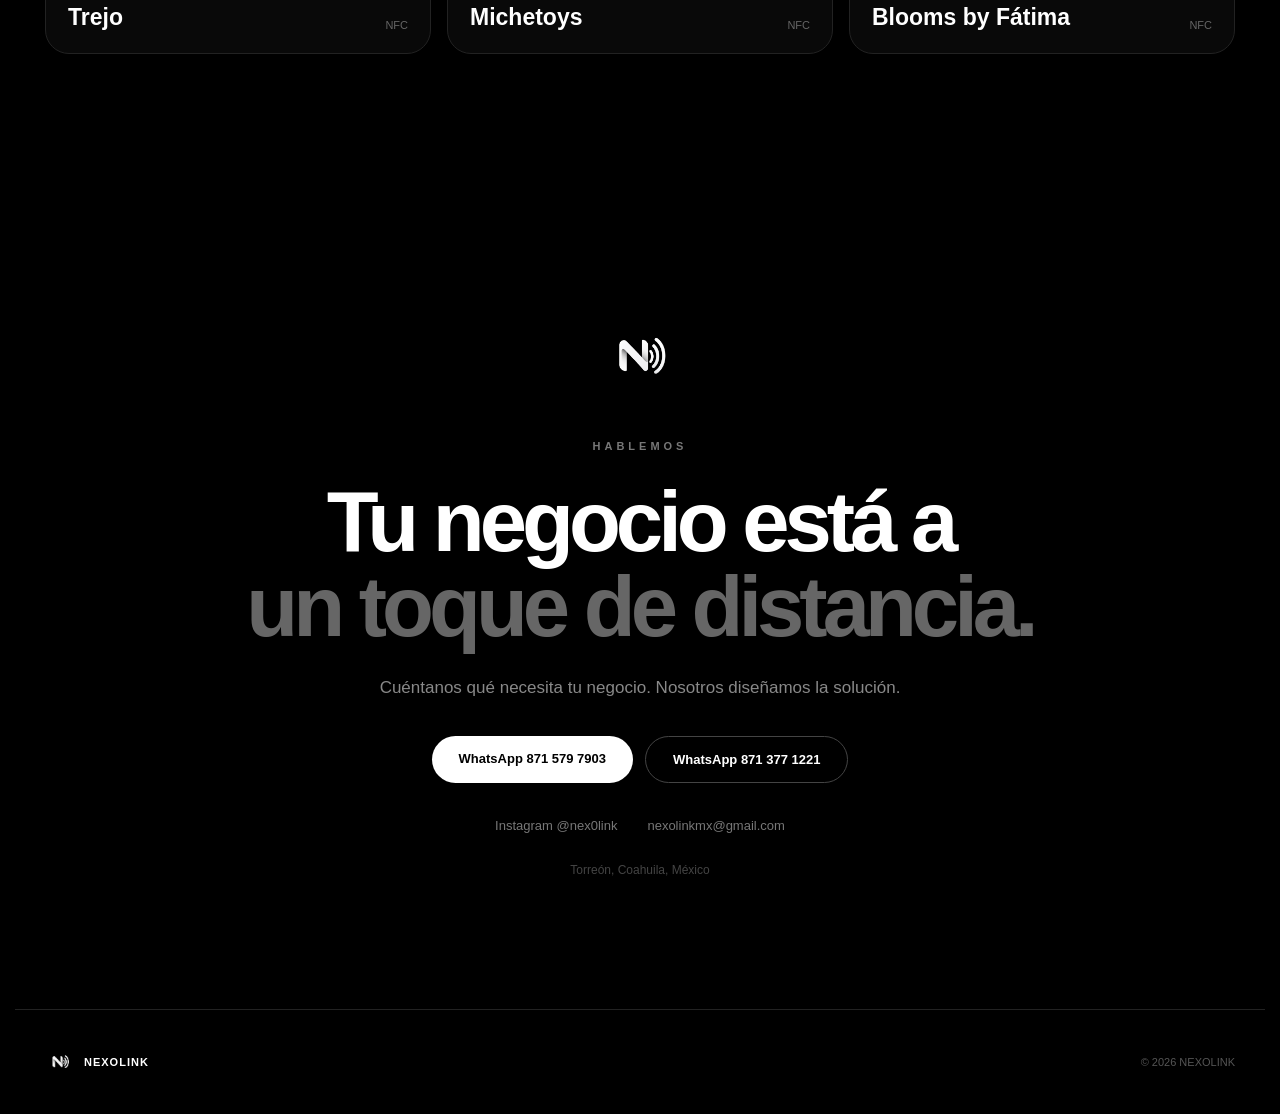
==== commit 145b59f7: "Update index.html" ====
--- a/index.html
+++ b/index.html
@@ -7,1325 +7,1573 @@
 
     <title>NEXOLINK | Conecta tu negocio con un toque</title>
 
-    <meta
-        name="description"
-        content="Soluciones NFC, reseñas de Google, menús digitales, catálogos, pagos por aproximación y diseño web."
-    >
+    <meta name="description"
+        content="Soluciones NFC, reseñas de Google, menús digitales, catálogos, redes sociales, pagos por aproximación y diseño web.">
 
     <link rel="stylesheet" href="style.css">
 </head>
 
 <body>
 
-    <!-- =========================
-         NAVEGACIÓN
-    ========================== -->
-
-    <header class="header">
-
-        <a href="#inicio" class="brand">
-            <img src="logo.jpg" alt="Logo NEXOLINK">
-            <span>NEXOLINK</span>
+<header class="header">
+
+    <a href="#inicio" class="brand">
+        <img src="logo.jpg" alt="Logo NEXOLINK">
+        <span>NEXOLINK</span>
+    </a>
+
+    <nav>
+        <a href="#servicios">Servicios</a>
+        <a href="#funciona">Cómo funciona</a>
+        <a href="#trabajos">Trabajos</a>
+        <a href="#contacto">Contacto</a>
+    </nav>
+
+    <a
+        class="nav-button"
+        href="https://wa.me/528715797903?text=Hola%20NEXOLINK%2C%20quiero%20cotizar%20una%20soluci%C3%B3n%20para%20mi%20negocio."
+        target="_blank"
+    >
+        Cotizar
+    </a>
+
+</header>
+
+
+<main>
+
+<!-- =====================================================
+     INICIO
+===================================================== -->
+
+<section id="inicio" class="hero">
+
+    <div class="glow"></div>
+
+    <img src="logo.jpg" class="hero-logo" alt="Logo NEXOLINK">
+
+    <p class="etiqueta">
+        TECNOLOGÍA PARA NEGOCIOS
+    </p>
+
+    <h1>
+        Conecta tu negocio
+        <span>con un toque.</span>
+    </h1>
+
+    <p class="hero-description">
+        Creamos soluciones NFC que conectan a tus clientes
+        con reseñas, menús, catálogos, redes sociales,
+        pagos y experiencias digitales en segundos.
+    </p>
+
+    <div class="hero-buttons">
+
+        <a href="#servicios" class="button white">
+            Ver servicios
         </a>
 
-        <nav>
-            <a href="#servicios">Servicios</a>
-            <a href="#funciona">Cómo funciona</a>
-            <a href="#trabajos">Trabajos</a>
-            <a href="#contacto">Contacto</a>
-        </nav>
-
         <a
-            class="nav-button"
-            href="https://wa.me/528715797903?text=Hola%20NEXOLINK%2C%20quiero%20cotizar%20una%20soluci%C3%B3n%20para%20mi%20negocio."
+            href="https://wa.me/528715797903?text=Hola%20NEXOLINK%2C%20quiero%20una%20cotizaci%C3%B3n."
+            target="_blank"
+            class="button outline"
+        >
+            Cotizar por WhatsApp
+        </a>
+
+    </div>
+
+    <p class="location">
+        Torreón, Coahuila, México
+    </p>
+
+</section>
+
+
+<!-- =====================================================
+     SERVICIOS
+===================================================== -->
+
+<section id="servicios" class="section">
+
+    <div class="section-title">
+
+        <p class="etiqueta">
+            LO QUE HACEMOS
+        </p>
+
+        <h2>
+            Una conexión.
+            <span>Muchas posibilidades.</span>
+        </h2>
+
+        <p>
+            Diseñamos soluciones digitales para hacer más fácil
+            la conexión entre tus clientes y tu negocio.
+        </p>
+
+    </div>
+
+
+    <div class="services">
+
+        <!-- 01 RESEÑAS -->
+
+        <article class="service">
+
+            <span class="number">01</span>
+
+            <div class="service-icon">
+
+                <svg viewBox="0 0 24 24">
+                    <path d="M12 3.5l2.6 5.3 5.9.9-4.3 4.2 1 5.9L12 17l-5.2 2.8 1-5.9-4.3-4.2 5.9-.9L12 3.5z"/>
+                </svg>
+
+            </div>
+
+            <h3>Reseñas en Google</h3>
+
+            <p>
+                Lleva a tus clientes directamente al apartado para
+                escribir una reseña de tu negocio con un toque.
+            </p>
+
+            <a
+                href="https://wa.me/528715797903?text=Hola%20NEXOLINK%2C%20quiero%20cotizar%20NFC%20para%20rese%C3%B1as%20de%20Google."
+                target="_blank"
+            >
+                Cotizar →
+            </a>
+
+        </article>
+
+
+        <!-- 02 MENÚ DIGITAL -->
+
+        <article class="service">
+
+            <span class="number">02</span>
+
+            <div class="service-icon">
+
+                <svg viewBox="0 0 24 24">
+                    <path d="M6 3.5h12a2 2 0 0 1 2 2v13a2 2 0 0 1-2 2H6a2 2 0 0 1-2-2v-13a2 2 0 0 1 2-2z"/>
+                    <path d="M8 8h8"/>
+                    <path d="M8 12h8"/>
+                    <path d="M8 16h5"/>
+                </svg>
+
+            </div>
+
+            <h3>Menús digitales</h3>
+
+            <p>
+                Tus clientes pueden consultar el menú desde su
+                celular sin descargar ninguna aplicación.
+            </p>
+
+            <a
+                href="https://wa.me/528715797903?text=Hola%20NEXOLINK%2C%20quiero%20cotizar%20un%20men%C3%BA%20digital."
+                target="_blank"
+            >
+                Cotizar →
+            </a>
+
+        </article>
+
+
+        <!-- 03 MENÚ INTERACTIVO -->
+
+        <article class="service">
+
+            <span class="number">03</span>
+
+            <div class="service-icon">
+
+                <svg viewBox="0 0 24 24">
+                    <rect x="3.5" y="4" width="17" height="16" rx="2"/>
+                    <path d="M7.5 8h9"/>
+                    <path d="M7.5 12h5"/>
+                    <path d="M7.5 16h3"/>
+                    <path d="M15 14l2 2 3-4"/>
+                </svg>
+
+            </div>
+
+            <h3>Menús interactivos</h3>
+
+            <p>
+                Diseñamos experiencias con categorías, productos,
+                imágenes y navegación optimizada para celular.
+            </p>
+
+            <a
+                href="https://wa.me/528715797903?text=Hola%20NEXOLINK%2C%20quiero%20cotizar%20un%20men%C3%BA%20interactivo."
+                target="_blank"
+            >
+                Cotizar →
+            </a>
+
+        </article>
+
+
+        <!-- 04 CATÁLOGOS -->
+
+        <article class="service">
+
+            <span class="number">04</span>
+
+            <div class="service-icon">
+
+                <svg viewBox="0 0 24 24">
+                    <rect x="3.5" y="4" width="17" height="16" rx="2"/>
+                    <path d="M3.5 9h17"/>
+                    <path d="M9 9v11"/>
+                    <path d="M12.5 13h4"/>
+                    <path d="M12.5 16h3"/>
+                </svg>
+
+            </div>
+
+            <h3>Catálogos digitales</h3>
+
+            <p>
+                Muestra productos, servicios e información de tu
+                negocio mediante un catálogo accesible por NFC.
+            </p>
+
+            <a
+                href="https://wa.me/528715797903?text=Hola%20NEXOLINK%2C%20quiero%20cotizar%20un%20cat%C3%A1logo%20digital."
+                target="_blank"
+            >
+                Cotizar →
+            </a>
+
+        </article>
+
+
+        <!-- 05 REDES -->
+
+        <article class="service">
+
+            <span class="number">05</span>
+
+            <div class="service-icon">
+
+                <svg viewBox="0 0 24 24">
+                    <circle cx="18" cy="5" r="2.5"/>
+                    <circle cx="6" cy="12" r="2.5"/>
+                    <circle cx="18" cy="19" r="2.5"/>
+                    <path d="M8.2 10.8l7.5-4.4"/>
+                    <path d="M8.2 13.2l7.5 4.4"/>
+                </svg>
+
+            </div>
+
+            <h3>Redes sociales</h3>
+
+            <p>
+                Conecta directamente con Instagram, WhatsApp u
+                otras redes sociales mediante tecnología NFC.
+            </p>
+
+            <a
+                href="https://wa.me/528715797903?text=Hola%20NEXOLINK%2C%20quiero%20cotizar%20NFC%20para%20redes%20sociales."
+                target="_blank"
+            >
+                Cotizar →
+            </a>
+
+        </article>
+
+
+        <!-- 06 PÁGINAS WEB -->
+
+        <article class="service">
+
+            <span class="number">06</span>
+
+            <div class="service-icon">
+
+                <svg viewBox="0 0 24 24">
+                    <rect x="3" y="4" width="18" height="16" rx="2"/>
+                    <path d="M3 8h18"/>
+                    <path d="M9 12l-2 2 2 2"/>
+                    <path d="M15 12l2 2-2 2"/>
+                </svg>
+
+            </div>
+
+            <h3>Diseño de páginas web</h3>
+
+            <p>
+                Creamos sitios web modernos, rápidos y adaptados
+                a celular para darle presencia digital a tu negocio.
+            </p>
+
+            <button
+                type="button"
+                class="service-action"
+                id="openWebForm"
+            >
+                Solicitar página →
+            </button>
+
+        </article>
+
+
+        <!-- 07 PAGOS NFC -->
+
+        <article class="service payment-service">
+
+            <span class="number">07</span>
+
+            <div class="payment-icon">
+
+                <svg viewBox="0 0 24 24">
+
+                    <rect
+                        x="2.5"
+                        y="6"
+                        width="12"
+                        height="12"
+                        rx="2"
+                    />
+
+                    <path d="M2.5 10h12"/>
+
+                    <path d="M17 8.5c1.8.8 3 2 3 3.5s-1.2 2.7-3 3.5"/>
+
+                    <path d="M17 11c.6.3 1 .6 1 1s-.4.7-1 1"/>
+
+                </svg>
+
+            </div>
+
+            <div class="payment-content">
+
+                <p class="payment-label">
+                    NUEVO SERVICIO
+                </p>
+
+                <h3>
+                    Pagos por aproximación
+                </h3>
+
+                <p>
+                    Facilita el acceso a tu método de pago.
+                    El cliente acerca su celular al dispositivo NFC
+                    y accede directamente al enlace de pago configurado.
+                </p>
+
+            </div>
+
+            <a
+                class="payment-button"
+                href="https://wa.me/528715797903?text=Hola%20NEXOLINK%2C%20quiero%20informaci%C3%B3n%20sobre%20pagos%20por%20aproximaci%C3%B3n%20NFC."
+                target="_blank"
+            >
+                Cotizar servicio →
+            </a>
+
+        </article>
+
+    </div>
+
+</section>
+
+
+<!-- =====================================================
+     CÓMO FUNCIONA
+===================================================== -->
+
+<section id="funciona" class="how">
+
+    <div class="how-container">
+
+        <div class="section-title dark-title">
+
+            <p class="etiqueta">
+                TECNOLOGÍA NFC
+            </p>
+
+            <h2>
+                Acerca.
+                <span>Conecta.</span>
+            </h2>
+
+            <p>
+                Sin aplicaciones. Sin búsquedas.
+                Solo acerca el celular.
+            </p>
+
+        </div>
+
+
+        <div class="steps">
+
+            <article>
+
+                <span>01</span>
+
+                <h3>Acerca tu celular</h3>
+
+                <p>
+                    El cliente acerca su teléfono compatible
+                    al dispositivo NFC.
+                </p>
+
+            </article>
+
+
+            <article>
+
+                <span>02</span>
+
+                <h3>Detecta el enlace</h3>
+
+                <p>
+                    El teléfono reconoce automáticamente
+                    la información configurada.
+                </p>
+
+            </article>
+
+
+            <article>
+
+                <span>03</span>
+
+                <h3>Un toque y listo</h3>
+
+                <p>
+                    Se abre la reseña, menú, catálogo,
+                    red social, pago o página web.
+                </p>
+
+            </article>
+
+        </div>
+
+    </div>
+
+</section>
+
+
+<!-- =====================================================
+     TRABAJOS
+===================================================== -->
+
+<section id="trabajos" class="section">
+
+    <div class="section-title">
+
+        <p class="etiqueta">
+            TRABAJOS REALES
+        </p>
+
+        <h2>
+            Negocios que ya
+            <span>conectan con NEXOLINK.</span>
+        </h2>
+
+    </div>
+
+
+    <div class="projects">
+
+        <article class="project">
+
+            <img
+                src="trejologo.jpg"
+                alt="Proyecto de NEXOLINK para Trejo"
+            >
+
+            <div class="project-data">
+
+                <div>
+                    <small>
+                        CATÁLOGO DIGITAL + RESEÑAS
+                    </small>
+
+                    <h3>Trejo</h3>
+                </div>
+
+                <span>NFC</span>
+
+            </div>
+
+        </article>
+
+
+        <article class="project">
+
+            <img
+                src="michetoyslogo.jpg"
+                alt="Proyecto de NEXOLINK para Michetoys"
+            >
+
+            <div class="project-data">
+
+                <div>
+                    <small>
+                        MENÚ DIGITAL
+                    </small>
+
+                    <h3>Michetoys</h3>
+                </div>
+
+                <span>NFC</span>
+
+            </div>
+
+        </article>
+
+
+        <article class="project">
+
+            <img
+                src="fatimabloomsfloreria.jpg"
+                alt="Proyecto de NEXOLINK para Blooms by Fátima"
+            >
+
+            <div class="project-data">
+
+                <div>
+                    <small>
+                        CONEXIÓN A INSTAGRAM
+                    </small>
+
+                    <h3>Blooms by Fátima</h3>
+                </div>
+
+                <span>NFC</span>
+
+            </div>
+
+        </article>
+
+    </div>
+
+</section>
+
+
+<!-- =====================================================
+     CONTACTO
+===================================================== -->
+
+<section id="contacto" class="contact">
+
+    <img
+        src="logo.jpg"
+        alt="NEXOLINK"
+        class="contact-logo"
+    >
+
+    <p class="etiqueta">
+        HABLEMOS
+    </p>
+
+    <h2>
+        Tu negocio está a
+        <span>un toque de distancia.</span>
+    </h2>
+
+    <p>
+        Cuéntanos qué necesita tu negocio.
+        Nosotros diseñamos la solución.
+    </p>
+
+
+    <div class="hero-buttons">
+
+        <a
+            href="https://wa.me/528715797903?text=Hola%20NEXOLINK%2C%20quiero%20una%20cotizaci%C3%B3n."
+            target="_blank"
+            class="button white"
+        >
+            WhatsApp 871 579 7903
+        </a>
+
+        <a
+            href="https://wa.me/528713771221?text=Hola%20NEXOLINK%2C%20quiero%20una%20cotizaci%C3%B3n."
+            target="_blank"
+            class="button outline"
+        >
+            WhatsApp 871 377 1221
+        </a>
+
+    </div>
+
+
+    <div class="social-links">
+
+        <a
+            href="https://www.instagram.com/nex0link"
             target="_blank"
         >
-            Cotizar
+            Instagram @nex0link
         </a>
 
-    </header>
-
-
-    <main>
-
-        <!-- =========================
-             INICIO
-        ========================== -->
-
-        <section id="inicio" class="hero">
-
-            <div class="glow"></div>
-
-            <img
-                src="logo.jpg"
-                class="hero-logo"
-                alt="Logo de NEXOLINK"
-            >
-
-            <p class="etiqueta">
-                TECNOLOGÍA PARA NEGOCIOS
+        <a href="mailto:nexolinkmx@gmail.com">
+            nexolinkmx@gmail.com
+        </a>
+
+    </div>
+
+    <p class="contact-location">
+        Torreón, Coahuila, México
+    </p>
+
+</section>
+
+</main>
+
+
+<!-- =====================================================
+     FOOTER
+===================================================== -->
+
+<footer>
+
+    <div>
+        <img src="logo.jpg" alt="NEXOLINK">
+        <strong>NEXOLINK</strong>
+    </div>
+
+    <p>
+        © 2026 NEXOLINK
+    </p>
+
+</footer>
+
+
+<!-- WHATSAPP FLOTANTE -->
+
+<a
+    class="whatsapp"
+    href="https://wa.me/528715797903?text=Hola%20NEXOLINK%2C%20quiero%20informaci%C3%B3n."
+    target="_blank"
+    aria-label="Contactar a NEXOLINK por WhatsApp"
+>
+    WA
+</a>
+
+
+<!-- =====================================================
+     FORMULARIO SOLICITUD DE PÁGINA WEB
+===================================================== -->
+
+<div
+    class="form-overlay"
+    id="webFormOverlay"
+    aria-hidden="true"
+>
+
+<div class="form-window">
+
+    <button
+        type="button"
+        class="form-close"
+        id="closeWebForm"
+        aria-label="Cerrar formulario"
+    >
+        ×
+    </button>
+
+
+    <div class="form-heading">
+
+        <p class="etiqueta">
+            SOLICITUD DE PÁGINA WEB
+        </p>
+
+        <h2>
+            Cuéntanos sobre
+            <span>tu negocio.</span>
+        </h2>
+
+        <p>
+            Esta información nos ayudará a conocer tu negocio,
+            definir lo que necesita tu página y preparar una
+            cotización adecuada.
+        </p>
+
+    </div>
+
+
+    <form id="websiteRequestForm">
+
+
+        <!-- ========================
+             DATOS DEL NEGOCIO
+        ========================= -->
+
+        <section class="form-section">
+
+            <span class="form-number">
+                01
+            </span>
+
+            <h3>
+                Datos del negocio
+            </h3>
+
+
+            <label class="form-field">
+
+                <span>
+                    1. Nombre del negocio
+                </span>
+
+                <input
+                    type="text"
+                    name="Nombre del negocio"
+                    required
+                >
+
+            </label>
+
+
+            <label class="form-field">
+
+                <span>
+                    2. Nombre de la persona de contacto
+                </span>
+
+                <input
+                    type="text"
+                    name="Persona de contacto"
+                    required
+                >
+
+            </label>
+
+
+            <label class="form-field">
+
+                <span>
+                    3. Número de teléfono o WhatsApp
+                </span>
+
+                <input
+                    type="tel"
+                    name="Teléfono"
+                    required
+                >
+
+            </label>
+
+
+            <label class="form-field">
+
+                <span>
+                    4. ¿A qué se dedica tu negocio y qué productos o servicios ofrece?
+                </span>
+
+                <textarea
+                    name="Descripción del negocio"
+                    rows="4"
+                    required
+                ></textarea>
+
+            </label>
+
+        </section>
+
+
+        <!-- ========================
+             OBJETIVO
+        ========================= -->
+
+        <section class="form-section">
+
+            <span class="form-number">
+                02
+            </span>
+
+            <h3>
+                Objetivo de la página
+            </h3>
+
+
+            <fieldset>
+
+                <legend>
+                    5. ¿Cuál es el objetivo principal de la página?
+                </legend>
+
+                <div class="choices">
+
+                    <label>
+                        <input type="radio" name="Objetivo principal" value="Mostrar información del negocio">
+                        <span>Mostrar información del negocio</span>
+                    </label>
+
+                    <label>
+                        <input type="radio" name="Objetivo principal" value="Recibir mensajes o solicitudes de cotización">
+                        <span>Recibir mensajes o solicitudes de cotización</span>
+                    </label>
+
+                    <label>
+                        <input type="radio" name="Objetivo principal" value="Mostrar productos o un catálogo">
+                        <span>Mostrar productos o un catálogo</span>
+                    </label>
+
+                    <label>
+                        <input type="radio" name="Objetivo principal" value="Mostrar un menú">
+                        <span>Mostrar un menú</span>
+                    </label>
+
+                    <label>
+                        <input type="radio" name="Objetivo principal" value="Recibir reservaciones o citas">
+                        <span>Recibir reservaciones o citas</span>
+                    </label>
+
+                    <label>
+                        <input type="radio" name="Objetivo principal" value="Vender productos">
+                        <span>Vender productos</span>
+                    </label>
+
+                    <label>
+                        <input type="radio" name="Objetivo principal" value="Otro">
+                        <span>Otro</span>
+                    </label>
+
+                </div>
+
+            </fieldset>
+
+
+            <fieldset>
+
+                <legend>
+                    6. ¿Qué secciones deseas incluir?
+                </legend>
+
+                <div class="choices choices-grid">
+
+                    <label><input type="checkbox" name="Secciones" value="Inicio"><span>Inicio</span></label>
+
+                    <label><input type="checkbox" name="Secciones" value="Nosotros"><span>Nosotros</span></label>
+
+                    <label><input type="checkbox" name="Secciones" value="Servicios"><span>Servicios</span></label>
+
+                    <label><input type="checkbox" name="Secciones" value="Productos o catálogo"><span>Productos o catálogo</span></label>
+
+                    <label><input type="checkbox" name="Secciones" value="Menú"><span>Menú</span></label>
+
+                    <label><input type="checkbox" name="Secciones" value="Galería"><span>Galería</span></label>
+
+                    <label><input type="checkbox" name="Secciones" value="Promociones"><span>Promociones</span></label>
+
+                    <label><input type="checkbox" name="Secciones" value="Reseñas de clientes"><span>Reseñas de clientes</span></label>
+
+                    <label><input type="checkbox" name="Secciones" value="Ubicación"><span>Ubicación</span></label>
+
+                    <label><input type="checkbox" name="Secciones" value="Contacto"><span>Contacto</span></label>
+
+                    <label><input type="checkbox" name="Secciones" value="Preguntas frecuentes"><span>Preguntas frecuentes</span></label>
+
+                    <label><input type="checkbox" name="Secciones" value="Otra"><span>Otra</span></label>
+
+                </div>
+
+            </fieldset>
+
+
+            <label class="form-field">
+
+                <span>
+                    7. ¿Quieres mostrar precios en la página?
+                </span>
+
+                <select name="Mostrar precios">
+
+                    <option value="">
+                        Selecciona una opción
+                    </option>
+
+                    <option>Sí</option>
+                    <option>No</option>
+                    <option>Solo algunos</option>
+
+                </select>
+
+            </label>
+
+
+            <label class="form-field">
+
+                <span>
+                    8. ¿Deseas recibir pedidos, cotizaciones, citas o reservaciones desde la página?
+                </span>
+
+                <select name="Pedidos cotizaciones citas o reservaciones">
+
+                    <option value="">
+                        Selecciona una opción
+                    </option>
+
+                    <option>Sí</option>
+                    <option>No</option>
+
+                </select>
+
+            </label>
+
+        </section>
+
+
+        <!-- ========================
+             CONTACTO
+        ========================= -->
+
+        <section class="form-section">
+
+            <span class="form-number">
+                03
+            </span>
+
+            <h3>
+                Información de contacto
+            </h3>
+
+
+            <fieldset>
+
+                <legend>
+                    9. ¿Por qué medios quieres que tus clientes puedan contactarte?
+                </legend>
+
+                <div class="choices choices-grid">
+
+                    <label><input type="checkbox" name="Medios de contacto" value="WhatsApp"><span>WhatsApp</span></label>
+
+                    <label><input type="checkbox" name="Medios de contacto" value="Llamada"><span>Llamada</span></label>
+
+                    <label><input type="checkbox" name="Medios de contacto" value="Instagram"><span>Instagram</span></label>
+
+                    <label><input type="checkbox" name="Medios de contacto" value="Facebook"><span>Facebook</span></label>
+
+                    <label><input type="checkbox" name="Medios de contacto" value="Correo electrónico"><span>Correo electrónico</span></label>
+
+                    <label><input type="checkbox" name="Medios de contacto" value="Formulario de contacto"><span>Formulario de contacto</span></label>
+
+                </div>
+
+            </fieldset>
+
+
+            <fieldset>
+
+                <legend>
+                    10. Datos que deseas mostrar en la página
+                </legend>
+
+                <div class="choices choices-grid">
+
+                    <label><input type="checkbox" name="Datos visibles" value="WhatsApp"><span>WhatsApp</span></label>
+
+                    <label><input type="checkbox" name="Datos visibles" value="Teléfono"><span>Teléfono</span></label>
+
+                    <label><input type="checkbox" name="Datos visibles" value="Correo electrónico"><span>Correo electrónico</span></label>
+
+                    <label><input type="checkbox" name="Datos visibles" value="Instagram"><span>Instagram</span></label>
+
+                    <label><input type="checkbox" name="Datos visibles" value="Facebook"><span>Facebook</span></label>
+
+                    <label><input type="checkbox" name="Datos visibles" value="Dirección"><span>Dirección</span></label>
+
+                    <label><input type="checkbox" name="Datos visibles" value="Horarios"><span>Horarios</span></label>
+
+                </div>
+
+            </fieldset>
+
+        </section>
+
+
+        <!-- ========================
+             DISEÑO
+        ========================= -->
+
+        <section class="form-section">
+
+            <span class="form-number">
+                04
+            </span>
+
+            <h3>
+                Diseño e identidad
+            </h3>
+
+
+            <label class="form-field">
+
+                <span>
+                    11. ¿Ya cuentas con logotipo?
+                </span>
+
+                <select name="Cuenta con logotipo">
+                    <option value="">Selecciona una opción</option>
+                    <option>Sí</option>
+                    <option>No</option>
+                </select>
+
+                <small>
+                    Si respondiste que sí, envíalo en la mejor calidad posible.
+                </small>
+
+            </label>
+
+
+            <label class="form-field">
+
+                <span>
+                    12. ¿Qué colores te gustaría utilizar?
+                </span>
+
+                <input
+                    type="text"
+                    name="Colores"
+                    placeholder="Ej. negro, blanco y dorado"
+                >
+
+            </label>
+
+
+            <label class="form-field">
+
+                <span>
+                    13. ¿Qué estilo buscas?
+                </span>
+
+                <select name="Estilo">
+
+                    <option value="">Selecciona una opción</option>
+
+                    <option>Moderno y minimalista</option>
+                    <option>Elegante</option>
+                    <option>Profesional</option>
+                    <option>Colorido y juvenil</option>
+                    <option>Oscuro</option>
+                    <option>Otro</option>
+
+                </select>
+
+            </label>
+
+
+            <label class="form-field">
+
+                <span>
+                    14. ¿Tienes fotografías de tus productos, servicios o instalaciones?
+                </span>
+
+                <select name="Tiene fotografías">
+                    <option value="">Selecciona una opción</option>
+                    <option>Sí</option>
+                    <option>No</option>
+                </select>
+
+                <small>
+                    Si respondiste que sí, envíalas en buena calidad.
+                </small>
+
+            </label>
+
+
+            <label class="form-field">
+
+                <span>
+                    15. Escribe una breve descripción de tu negocio y qué lo hace diferente
+                </span>
+
+                <textarea
+                    name="Qué hace diferente al negocio"
+                    rows="4"
+                ></textarea>
+
+            </label>
+
+
+            <label class="form-field">
+
+                <span>
+                    16. ¿Tienes promociones, testimonios o reseñas que quieras agregar?
+                </span>
+
+                <select name="Promociones testimonios o reseñas">
+                    <option value="">Selecciona una opción</option>
+                    <option>Sí</option>
+                    <option>No</option>
+                </select>
+
+            </label>
+
+
+            <label class="form-field">
+
+                <span>
+                    17. ¿Hay alguna página web que te guste como referencia?
+                </span>
+
+                <input
+                    type="text"
+                    name="Página de referencia"
+                    placeholder="Enlace o nombre"
+                >
+
+            </label>
+
+        </section>
+
+
+        <!-- ========================
+             FUNCIONES
+        ========================= -->
+
+        <section class="form-section">
+
+            <span class="form-number">
+                05
+            </span>
+
+            <h3>
+                Funciones y dominio
+            </h3>
+
+
+            <label class="form-field">
+
+                <span>
+                    18. ¿Ya cuentas con un dominio?
+                </span>
+
+                <small>
+                    Ejemplo: minegocio.com
+                </small>
+
+                <select name="Dominio">
+
+                    <option value="">
+                        Selecciona una opción
+                    </option>
+
+                    <option>Sí</option>
+                    <option>No</option>
+                    <option>No sé qué es un dominio</option>
+
+                </select>
+
+            </label>
+
+
+            <label class="form-field">
+
+                <span>
+                    19. ¿Necesitas ayuda para conseguir y configurar tu dominio?
+                </span>
+
+                <select name="Ayuda con dominio">
+                    <option value="">Selecciona una opción</option>
+                    <option>Sí</option>
+                    <option>No</option>
+                </select>
+
+            </label>
+
+
+            <label class="form-field">
+
+                <span>
+                    20. ¿Quieres que tu página esté vinculada con Google Maps y pueda aparecer en Google?
+                </span>
+
+                <select name="Google Maps y Google">
+                    <option value="">Selecciona una opción</option>
+                    <option>Sí</option>
+                    <option>No</option>
+                </select>
+
+            </label>
+
+
+            <fieldset>
+
+                <legend>
+                    21. ¿Quieres agregar alguna función especial?
+                </legend>
+
+                <div class="choices choices-grid">
+
+                    <label><input type="checkbox" name="Funciones especiales" value="Botón directo a WhatsApp"><span>Botón directo a WhatsApp</span></label>
+
+                    <label><input type="checkbox" name="Funciones especiales" value="Ubicación en Google Maps"><span>Ubicación en Google Maps</span></label>
+
+                    <label><input type="checkbox" name="Funciones especiales" value="Catálogo descargable"><span>Catálogo descargable</span></label>
+
+                    <label><input type="checkbox" name="Funciones especiales" value="Pagos en línea"><span>Pagos en línea</span></label>
+
+                    <label><input type="checkbox" name="Funciones especiales" value="Agenda o reservaciones"><span>Agenda o reservaciones</span></label>
+
+                    <label><input type="checkbox" name="Funciones especiales" value="Enlaces a redes sociales"><span>Enlaces a redes sociales</span></label>
+
+                    <label><input type="checkbox" name="Funciones especiales" value="Otra"><span>Otra</span></label>
+
+                </div>
+
+            </fieldset>
+
+        </section>
+
+
+        <!-- ========================
+             ENTREGA
+        ========================= -->
+
+        <section class="form-section">
+
+            <span class="form-number">
+                06
+            </span>
+
+            <h3>
+                Entrega
+            </h3>
+
+
+            <label class="form-field">
+
+                <span>
+                    22. ¿Para qué fecha te gustaría tener lista la página?
+                </span>
+
+                <input
+                    type="date"
+                    name="Fecha deseada"
+                >
+
+            </label>
+
+
+            <label class="form-field">
+
+                <span>
+                    23. ¿Tienes un presupuesto aproximado?
+                </span>
+
+                <select name="Presupuesto">
+
+                    <option value="">
+                        Selecciona una opción
+                    </option>
+
+                    <option>
+                        Menos de $2,000 MXN
+                    </option>
+
+                    <option>
+                        De $2,000 a $4,000 MXN
+                    </option>
+
+                    <option>
+                        De $4,000 a $7,000 MXN
+                    </option>
+
+                    <option>
+                        Más de $7,000 MXN
+                    </option>
+
+                    <option>
+                        Prefiero recibir una cotización
+                    </option>
+
+                </select>
+
+            </label>
+
+
+            <label class="form-field">
+
+                <span>
+                    24. Comentarios o indicaciones adicionales
+                </span>
+
+                <textarea
+                    name="Comentarios adicionales"
+                    rows="5"
+                ></textarea>
+
+            </label>
+
+        </section>
+
+
+        <div class="form-submit">
+
+            <p>
+                Al terminar, se abrirá WhatsApp con tus respuestas
+                listas para enviarse a NexoLink.
             </p>
 
-            <h1>
-                Conecta tu negocio
-                <span>con un toque.</span>
-            </h1>
-
-            <p class="hero-description">
-                Creamos soluciones NFC que conectan a tus clientes
-                con reseñas, menús, catálogos, redes sociales,
-                pagos y experiencias digitales en segundos.
-            </p>
-
-            <div class="hero-buttons">
-
-                <a
-                    href="#servicios"
-                    class="button white"
-                >
-                    Ver servicios
-                </a>
-
-                <a
-                    href="https://wa.me/528715797903?text=Hola%20NEXOLINK%2C%20quiero%20una%20cotizaci%C3%B3n."
-                    target="_blank"
-                    class="button outline"
-                >
-                    Cotizar por WhatsApp
-                </a>
-
-            </div>
-
-            <p class="location">
-                Torreón, Coahuila, México
-            </p>
-
-        </section>
-
-
-        <!-- =========================
-             SERVICIOS
-        ========================== -->
-
-        <section id="servicios" class="section">
-
-            <div class="section-title">
-
-                <p class="etiqueta">
-                    LO QUE HACEMOS
-                </p>
-
-                <h2>
-                    Una conexión.
-                    <span>Muchas posibilidades.</span>
-                </h2>
-
-                <p>
-                    Diseñamos soluciones digitales para hacer más fácil
-                    la conexión entre tus clientes y tu negocio.
-                </p>
-
-            </div>
-
-
-            <div class="services">
-
-                <!-- 01 RESEÑAS -->
-
-                <article class="service">
-
-                    <span class="number">01</span>
-
-                    <div class="service-icon">
-
-                        <svg viewBox="0 0 24 24">
-                            <path d="M12 2.8l2.8 5.7 6.3.9-4.6 4.5 1.1 6.3L12 17.2l-5.6 3 1.1-6.3-4.6-4.5 6.3-.9L12 2.8z"/>
-                        </svg>
-
-                    </div>
-
-                    <h3>Reseñas en Google</h3>
-
-                    <p>
-                        Lleva a tus clientes directamente al apartado para
-                        escribir una reseña de tu negocio con un toque.
-                    </p>
-
-                    <a
-                        href="https://wa.me/528715797903?text=Hola%20NEXOLINK%2C%20quiero%20cotizar%20NFC%20para%20rese%C3%B1as%20de%20Google."
-                        target="_blank"
-                    >
-                        Cotizar →
-                    </a>
-
-                </article>
-
-
-                <!-- 02 MENÚ DIGITAL -->
-
-                <article class="service">
-
-                    <span class="number">02</span>
-
-                    <div class="service-icon">
-
-                        <svg viewBox="0 0 24 24">
-                            <rect x="4" y="3" width="16" height="18" rx="2"/>
-                            <path d="M8 8h8M8 12h8M8 16h5"/>
-                        </svg>
-
-                    </div>
-
-                    <h3>Menús digitales</h3>
-
-                    <p>
-                        Tus clientes pueden consultar el menú desde su
-                        celular sin descargar ninguna aplicación.
-                    </p>
-
-                    <a
-                        href="https://wa.me/528715797903?text=Hola%20NEXOLINK%2C%20quiero%20cotizar%20un%20men%C3%BA%20digital."
-                        target="_blank"
-                    >
-                        Cotizar →
-                    </a>
-
-                </article>
-
-
-                <!-- 03 MENÚ INTERACTIVO -->
-
-                <article class="service">
-
-                    <span class="number">03</span>
-
-                    <div class="service-icon">
-
-                        <svg viewBox="0 0 24 24">
-                            <rect x="3" y="3" width="18" height="18" rx="3"/>
-                            <path d="M8 8h8M8 12h5M8 16h3"/>
-                            <path d="M16 14l3 3-3 3"/>
-                        </svg>
-
-                    </div>
-
-                    <h3>Menús interactivos</h3>
-
-                    <p>
-                        Diseñamos experiencias con categorías, productos,
-                        imágenes y navegación optimizada para celular.
-                    </p>
-
-                    <a
-                        href="https://wa.me/528715797903?text=Hola%20NEXOLINK%2C%20quiero%20cotizar%20un%20men%C3%BA%20interactivo."
-                        target="_blank"
-                    >
-                        Cotizar →
-                    </a>
-
-                </article>
-
-
-                <!-- 04 CATÁLOGOS -->
-
-                <article class="service">
-
-                    <span class="number">04</span>
-
-                    <div class="service-icon">
-
-                        <svg viewBox="0 0 24 24">
-                            <rect x="3" y="4" width="18" height="16" rx="2"/>
-                            <path d="M3 9h18M9 9v11"/>
-                            <circle cx="6" cy="6.5" r=".5"/>
-                        </svg>
-
-                    </div>
-
-                    <h3>Catálogos digitales</h3>
-
-                    <p>
-                        Muestra productos, servicios e información de tu
-                        negocio mediante un catálogo accesible por NFC.
-                    </p>
-
-                    <a
-                        href="https://wa.me/528715797903?text=Hola%20NEXOLINK%2C%20quiero%20cotizar%20un%20cat%C3%A1logo%20digital."
-                        target="_blank"
-                    >
-                        Cotizar →
-                    </a>
-
-                </article>
-
-
-                <!-- 05 REDES SOCIALES -->
-
-                <article class="service">
-
-                    <span class="number">05</span>
-
-                    <div class="service-icon">
-
-                        <svg viewBox="0 0 24 24">
-                            <circle cx="18" cy="5" r="3"/>
-                            <circle cx="6" cy="12" r="3"/>
-                            <circle cx="18" cy="19" r="3"/>
-                            <path d="M8.6 10.5l6.8-4M8.6 13.5l6.8 4"/>
-                        </svg>
-
-                    </div>
-
-                    <h3>Redes sociales</h3>
-
-                    <p>
-                        Conecta directamente con Instagram, WhatsApp u
-                        otras redes sociales mediante tecnología NFC.
-                    </p>
-
-                    <a
-                        href="https://wa.me/528715797903?text=Hola%20NEXOLINK%2C%20quiero%20cotizar%20NFC%20para%20redes%20sociales."
-                        target="_blank"
-                    >
-                        Cotizar →
-                    </a>
-
-                </article>
-
-
-                <!-- 06 PÁGINAS WEB -->
-
-                <article class="service featured-service">
-
-                    <span class="number">06</span>
-
-                    <div class="service-icon">
-
-                        <svg viewBox="0 0 24 24">
-                            <rect x="3" y="4" width="18" height="16" rx="2"/>
-                            <path d="M3 8h18"/>
-                            <path d="M9 12l-2 2 2 2M15 12l2 2-2 2"/>
-                        </svg>
-
-                    </div>
-
-                    <h3>Diseño de páginas web</h3>
-
-                    <p>
-                        Creamos sitios web modernos, rápidos y adaptados
-                        a celular para darle presencia digital a tu negocio.
-                    </p>
-
-                    <button
-                        type="button"
-                        class="service-link"
-                        onclick="openWebForm()"
-                    >
-                        Solicitar página →
-                    </button>
-
-                </article>
-
-
-                <!-- 07 PAGOS -->
-
-                <article class="service">
-
-                    <span class="number">07</span>
-
-                    <div class="service-icon">
-
-                        <svg viewBox="0 0 24 24">
-                            <rect x="2.5" y="6" width="13" height="12" rx="2"/>
-                            <path d="M2.5 10h13"/>
-                            <path d="M18 8c2 1 3 2.3 3 4s-1 3-3 4"/>
-                            <path d="M17 11c.7.3 1 .6 1 1s-.3.7-1 1"/>
-                        </svg>
-
-                    </div>
-
-                    <h3>Pagos por aproximación</h3>
-
-                    <p>
-                        Permite que tus clientes accedan a tu método de
-                        pago acercando su celular a un dispositivo NFC.
-                    </p>
-
-                    <a
-                        href="https://wa.me/528715797903?text=Hola%20NEXOLINK%2C%20quiero%20informaci%C3%B3n%20sobre%20pagos%20por%20aproximaci%C3%B3n%20NFC."
-                        target="_blank"
-                    >
-                        Cotizar →
-                    </a>
-
-                </article>
-
-            </div>
-
-        </section>
-
-
-        <!-- =========================
-             CÓMO FUNCIONA
-        ========================== -->
-
-        <section id="funciona" class="how">
-
-            <div class="how-container">
-
-                <div class="section-title dark-title">
-
-                    <p class="etiqueta">
-                        TECNOLOGÍA NFC
-                    </p>
-
-                    <h2>
-                        Acerca.
-                        <span>Conecta.</span>
-                    </h2>
-
-                    <p>
-                        Sin aplicaciones. Sin búsquedas.
-                        Solo acerca el celular.
-                    </p>
-
-                </div>
-
-
-                <div class="steps">
-
-                    <article>
-
-                        <span>01</span>
-
-                        <h3>Acerca tu celular</h3>
-
-                        <p>
-                            El cliente acerca su teléfono compatible
-                            al dispositivo NFC.
-                        </p>
-
-                    </article>
-
-
-                    <article>
-
-                        <span>02</span>
-
-                        <h3>Detecta el enlace</h3>
-
-                        <p>
-                            El teléfono reconoce automáticamente
-                            la información configurada.
-                        </p>
-
-                    </article>
-
-
-                    <article>
-
-                        <span>03</span>
-
-                        <h3>Un toque y listo</h3>
-
-                        <p>
-                            Se abre la reseña, menú, catálogo,
-                            red social, pago o página web.
-                        </p>
-
-                    </article>
-
-                </div>
-
-            </div>
-
-        </section>
-
-
-        <!-- =========================
-             TRABAJOS
-        ========================== -->
-
-        <section id="trabajos" class="section">
-
-            <div class="section-title">
-
-                <p class="etiqueta">
-                    TRABAJOS REALES
-                </p>
-
-                <h2>
-                    Negocios que ya
-                    <span>conectan con NEXOLINK.</span>
-                </h2>
-
-            </div>
-
-
-            <div class="projects">
-
-                <article class="project">
-
-                    <img
-                        src="trejologo.jpg"
-                        alt="Proyecto de NEXOLINK para Trejo"
-                    >
-
-                    <div class="project-data">
-
-                        <div>
-                            <small>CATÁLOGO DIGITAL + RESEÑAS</small>
-                            <h3>Trejo</h3>
-                        </div>
-
-                        <span>NFC</span>
-
-                    </div>
-
-                </article>
-
-
-                <article class="project">
-
-                    <img
-                        src="michetoyslogo.jpg"
-                        alt="Proyecto de NEXOLINK para Michetoys"
-                    >
-
-                    <div class="project-data">
-
-                        <div>
-                            <small>MENÚ DIGITAL</small>
-                            <h3>Michetoys</h3>
-                        </div>
-
-                        <span>NFC</span>
-
-                    </div>
-
-                </article>
-
-
-                <article class="project">
-
-                    <img
-                        src="fatimabloomsfloreria.jpg"
-                        alt="Proyecto de NEXOLINK para Blooms by Fátima"
-                    >
-
-                    <div class="project-data">
-
-                        <div>
-                            <small>CONEXIÓN A INSTAGRAM</small>
-                            <h3>Blooms by Fátima</h3>
-                        </div>
-
-                        <span>NFC</span>
-
-                    </div>
-
-                </article>
-
-            </div>
-
-        </section>
-
-
-        <!-- =========================
-             CONTACTO
-        ========================== -->
-
-        <section id="contacto" class="contact">
-
-            <img
-                src="logo.jpg"
-                alt="NEXOLINK"
-                class="contact-logo"
-            >
-
-            <p class="etiqueta">
-                HABLEMOS
-            </p>
-
-            <h2>
-                Tu negocio está a
-                <span>un toque de distancia.</span>
-            </h2>
-
-            <p>
-                Cuéntanos qué necesita tu negocio.
-                Nosotros diseñamos la solución.
-            </p>
-
-
-            <div class="hero-buttons">
-
-                <a
-                    href="https://wa.me/528715797903?text=Hola%20NEXOLINK%2C%20quiero%20una%20cotizaci%C3%B3n."
-                    target="_blank"
-                    class="button white"
-                >
-                    WhatsApp 871 579 7903
-                </a>
-
-                <a
-                    href="https://wa.me/528713771221?text=Hola%20NEXOLINK%2C%20quiero%20una%20cotizaci%C3%B3n."
-                    target="_blank"
-                    class="button outline"
-                >
-                    WhatsApp 871 377 1221
-                </a>
-
-            </div>
-
-
-            <div class="social-links">
-
-                <a
-                    href="https://www.instagram.com/nex0link"
-                    target="_blank"
-                >
-                    Instagram @nex0link
-                </a>
-
-                <a href="mailto:nexolinkmx@gmail.com">
-                    nexolinkmx@gmail.com
-                </a>
-
-            </div>
-
-            <p class="contact-location">
-                Torreón, Coahuila, México
-            </p>
-
-        </section>
-
-    </main>
-
-
-    <!-- =========================
-         FOOTER
-    ========================== -->
-
-    <footer>
-
-        <div>
-            <img src="logo.jpg" alt="NEXOLINK">
-            <strong>NEXOLINK</strong>
+            <button type="submit">
+                Enviar solicitud
+                <span>→</span>
+            </button>
+
         </div>
 
-        <p>© 2026 NEXOLINK</p>
-
-    </footer>
-
-
-    <!-- =========================
-         WHATSAPP FLOTANTE
-    ========================== -->
-
-    <a
-        class="whatsapp"
-        href="https://wa.me/528715797903?text=Hola%20NEXOLINK%2C%20quiero%20informaci%C3%B3n."
-        target="_blank"
-        aria-label="Contactar a NEXOLINK por WhatsApp"
-    >
-        WA
-    </a>
-
-
-    <!-- ==================================================
-         FORMULARIO DE SOLICITUD DE PÁGINA WEB
-    =================================================== -->
-
-    <div
-        class="form-overlay"
-        id="webFormOverlay"
-        aria-hidden="true"
-    >
-
-        <div class="form-window">
-
-            <button
-                class="form-close"
-                type="button"
-                onclick="closeWebForm()"
-                aria-label="Cerrar formulario"
-            >
-                ×
-            </button>
-
-
-            <div class="form-heading">
-
-                <p class="etiqueta">
-                    NEXOLINK WEB
-                </p>
-
-                <h2>
-                    Cuéntanos sobre
-                    <span>tu página.</span>
-                </h2>
-
-                <p>
-                    Responde este formulario para conocer tu negocio
-                    y preparar una cotización adecuada.
-                </p>
-
-            </div>
-
-
-            <form id="websiteRequestForm">
-
-                <!-- 01 DATOS DEL NEGOCIO -->
-
-                <section class="form-section">
-
-                    <div class="form-section-number">
-                        01
-                    </div>
-
-                    <h3>Datos del negocio</h3>
-
-
-                    <label>
-                        Nombre del negocio
-                        <input
-                            type="text"
-                            name="Nombre del negocio"
-                            required
-                        >
-                    </label>
-
-
-                    <label>
-                        Nombre de la persona de contacto
-                        <input
-                            type="text"
-                            name="Persona de contacto"
-                            required
-                        >
-                    </label>
-
-
-                    <label>
-                        Número de teléfono o WhatsApp
-                        <input
-                            type="tel"
-                            name="Teléfono"
-                            required
-                        >
-                    </label>
-
-
-                    <label>
-                        ¿A qué se dedica tu negocio y qué productos o servicios ofrece?
-
-                        <textarea
-                            name="Descripción del negocio"
-                            rows="4"
-                            required
-                        ></textarea>
-
-                    </label>
-
-                </section>
-
-
-                <!-- 02 OBJETIVO -->
-
-                <section class="form-section">
-
-                    <div class="form-section-number">
-                        02
-                    </div>
-
-                    <h3>Objetivo de la página</h3>
-
-
-                    <fieldset>
-
-                        <legend>
-                            ¿Cuál es el objetivo principal de la página?
-                        </legend>
-
-                        <label class="choice">
-                            <input type="radio" name="Objetivo" value="Mostrar información del negocio">
-                            <span>Mostrar información del negocio</span>
-                        </label>
-
-                        <label class="choice">
-                            <input type="radio" name="Objetivo" value="Recibir mensajes o solicitudes de cotización">
-                            <span>Recibir mensajes o solicitudes de cotización</span>
-                        </label>
-
-                        <label class="choice">
-                            <input type="radio" name="Objetivo" value="Mostrar productos o un catálogo">
-                            <span>Mostrar productos o un catálogo</span>
-                        </label>
-
-                        <label class="choice">
-                            <input type="radio" name="Objetivo" value="Mostrar un menú">
-                            <span>Mostrar un menú</span>
-                        </label>
-
-                        <label class="choice">
-                            <input type="radio" name="Objetivo" value="Recibir reservaciones o citas">
-                            <span>Recibir reservaciones o citas</span>
-                        </label>
-
-                        <label class="choice">
-                            <input type="radio" name="Objetivo" value="Vender productos">
-                            <span>Vender productos</span>
-                        </label>
-
-                        <label class="choice">
-                            <input type="radio" name="Objetivo" value="Otro">
-                            <span>Otro</span>
-                        </label>
-
-                    </fieldset>
-
-
-                    <fieldset>
-
-                        <legend>
-                            ¿Qué secciones deseas incluir?
-                        </legend>
-
-                        <div class="choices-grid">
-
-                            <label class="choice"><input type="checkbox" name="Secciones" value="Inicio"><span>Inicio</span></label>
-                            <label class="choice"><input type="checkbox" name="Secciones" value="Nosotros"><span>Nosotros</span></label>
-                            <label class="choice"><input type="checkbox" name="Secciones" value="Servicios"><span>Servicios</span></label>
-                            <label class="choice"><input type="checkbox" name="Secciones" value="Productos o catálogo"><span>Productos o catálogo</span></label>
-                            <label class="choice"><input type="checkbox" name="Secciones" value="Menú"><span>Menú</span></label>
-                            <label class="choice"><input type="checkbox" name="Secciones" value="Galería"><span>Galería</span></label>
-                            <label class="choice"><input type="checkbox" name="Secciones" value="Promociones"><span>Promociones</span></label>
-                            <label class="choice"><input type="checkbox" name="Secciones" value="Reseñas de clientes"><span>Reseñas de clientes</span></label>
-                            <label class="choice"><input type="checkbox" name="Secciones" value="Ubicación"><span>Ubicación</span></label>
-                            <label class="choice"><input type="checkbox" name="Secciones" value="Contacto"><span>Contacto</span></label>
-                            <label class="choice"><input type="checkbox" name="Secciones" value="Preguntas frecuentes"><span>Preguntas frecuentes</span></label>
-                            <label class="choice"><input type="checkbox" name="Secciones" value="Otra"><span>Otra</span></label>
-
-                        </div>
-
-                    </fieldset>
-
-
-                    <label>
-                        ¿Quieres mostrar precios en la página?
-
-                        <select name="Mostrar precios">
-                            <option value="">Selecciona una opción</option>
-                            <option>Sí</option>
-                            <option>No</option>
-                            <option>Solo algunos</option>
-                        </select>
-
-                    </label>
-
-
-                    <label>
-                        ¿Deseas recibir pedidos, cotizaciones, citas o reservaciones desde la página?
-
-                        <select name="Pedidos o reservaciones">
-                            <option value="">Selecciona una opción</option>
-                            <option>Sí</option>
-                            <option>No</option>
-                        </select>
-
-                    </label>
-
-                </section>
-
-
-                <!-- 03 CONTACTO -->
-
-                <section class="form-section">
-
-                    <div class="form-section-number">
-                        03
-                    </div>
-
-                    <h3>Información de contacto</h3>
-
-
-                    <fieldset>
-
-                        <legend>
-                            ¿Por qué medios quieres que tus clientes puedan contactarte?
-                        </legend>
-
-                        <div class="choices-grid">
-
-                            <label class="choice"><input type="checkbox" name="Medios de contacto" value="WhatsApp"><span>WhatsApp</span></label>
-                            <label class="choice"><input type="checkbox" name="Medios de contacto" value="Llamada"><span>Llamada</span></label>
-                            <label class="choice"><input type="checkbox" name="Medios de contacto" value="Instagram"><span>Instagram</span></label>
-                            <label class="choice"><input type="checkbox" name="Medios de contacto" value="Facebook"><span>Facebook</span></label>
-                            <label class="choice"><input type="checkbox" name="Medios de contacto" value="Correo electrónico"><span>Correo electrónico</span></label>
-                            <label class="choice"><input type="checkbox" name="Medios de contacto" value="Formulario de contacto"><span>Formulario de contacto</span></label>
-
-                        </div>
-
-                    </fieldset>
-
-
-                    <fieldset>
-
-                        <legend>
-                            Datos que deseas mostrar en la página
-                        </legend>
-
-                        <div class="choices-grid">
-
-                            <label class="choice"><input type="checkbox" name="Datos visibles" value="WhatsApp"><span>WhatsApp</span></label>
-                            <label class="choice"><input type="checkbox" name="Datos visibles" value="Teléfono"><span>Teléfono</span></label>
-                            <label class="choice"><input type="checkbox" name="Datos visibles" value="Correo electrónico"><span>Correo electrónico</span></label>
-                            <label class="choice"><input type="checkbox" name="Datos visibles" value="Instagram"><span>Instagram</span></label>
-                            <label class="choice"><input type="checkbox" name="Datos visibles" value="Facebook"><span>Facebook</span></label>
-                            <label class="choice"><input type="checkbox" name="Datos visibles" value="Dirección"><span>Dirección</span></label>
-                            <label class="choice"><input type="checkbox" name="Datos visibles" value="Horarios"><span>Horarios</span></label>
-
-                        </div>
-
-                    </fieldset>
-
-                </section>
-
-
-                <!-- 04 DISEÑO -->
-
-                <section class="form-section">
-
-                    <div class="form-section-number">
-                        04
-                    </div>
-
-                    <h3>Diseño e identidad</h3>
-
-
-                    <label>
-                        ¿Ya cuentas con logotipo?
-
-                        <select name="Cuenta con logotipo">
-                            <option value="">Selecciona una opción</option>
-                            <option>Sí</option>
-                            <option>No</option>
-                        </select>
-
-                        <small>
-                            Si respondiste que sí, podrás enviarlo a NexoLink en la mejor calidad posible.
-                        </small>
-
-                    </label>
-
-
-                    <label>
-                        ¿Qué colores te gustaría utilizar?
-
-                        <input
-                            type="text"
-                            name="Colores"
-                            placeholder="Ej. negro, blanco y dorado"
-                        >
-
-                    </label>
-
-
-                    <label>
-                        ¿Qué estilo buscas?
-
-                        <select name="Estilo">
-                            <option value="">Selecciona una opción</option>
-                            <option>Moderno y minimalista</option>
-                            <option>Elegante</option>
-                            <option>Profesional</option>
-                            <option>Colorido y juvenil</option>
-                            <option>Oscuro</option>
-                            <option>Otro</option>
-                        </select>
-
-                    </label>
-
-
-                    <label>
-                        ¿Tienes fotografías de tus productos, servicios o instalaciones?
-
-                        <select name="Fotografías">
-                            <option value="">Selecciona una opción</option>
-                            <option>Sí</option>
-                            <option>No</option>
-                        </select>
-
-                        <small>
-                            Si respondiste que sí, podrás enviarlas a NexoLink en buena calidad.
-                        </small>
-
-                    </label>
-
-
-                    <label>
-                        Escribe una breve descripción de tu negocio y qué lo hace diferente
-
-                        <textarea
-                            name="Qué hace diferente al negocio"
-                            rows="4"
-                        ></textarea>
-
-                    </label>
-
-
-                    <label>
-                        ¿Tienes promociones, testimonios o reseñas que quieras agregar?
-
-                        <select name="Promociones o testimonios">
-                            <option value="">Selecciona una opción</option>
-                            <option>Sí</option>
-                            <option>No</option>
-                        </select>
-
-                    </label>
-
-
-                    <label>
-                        ¿Hay alguna página web que te guste como referencia?
-
-                        <input
-                            type="text"
-                            name="Página de referencia"
-                            placeholder="Enlace o nombre"
-                        >
-
-                    </label>
-
-                </section>
-
-
-                <!-- 05 FUNCIONES -->
-
-                <section class="form-section">
-
-                    <div class="form-section-number">
-                        05
-                    </div>
-
-                    <h3>Funciones y dominio</h3>
-
-
-                    <label>
-                        ¿Ya cuentas con un dominio?
-
-                        <select name="Dominio">
-                            <option value="">Selecciona una opción</option>
-                            <option>Sí</option>
-                            <option>No</option>
-                            <option>No sé qué es un dominio</option>
-                        </select>
-
-                        <small>
-                            Ejemplo: minegocio.com
-                        </small>
-
-                    </label>
-
-
-                    <label>
-                        ¿Necesitas ayuda para conseguir y configurar tu dominio?
-
-                        <select name="Ayuda con dominio">
-                            <option value="">Selecciona una opción</option>
-                            <option>Sí</option>
-                            <option>No</option>
-                        </select>
-
-                    </label>
-
-
-                    <label>
-                        ¿Quieres que tu página esté vinculada con Google Maps y pueda aparecer en Google?
-
-                        <select name="Google Maps">
-                            <option value="">Selecciona una opción</option>
-                            <option>Sí</option>
-                            <option>No</option>
-                        </select>
-
-                    </label>
-
-
-                    <fieldset>
-
-                        <legend>
-                            ¿Quieres agregar alguna función especial?
-                        </legend>
-
-                        <div class="choices-grid">
-
-                            <label class="choice"><input type="checkbox" name="Funciones especiales" value="Botón directo a WhatsApp"><span>Botón directo a WhatsApp</span></label>
-
-                            <label class="choice"><input type="checkbox" name="Funciones especiales" value="Ubicación en Google Maps"><span>Ubicación en Google Maps</span></label>
-
-                            <label class="choice"><input type="checkbox" name="Funciones especiales" value="Catálogo descargable"><span>Catálogo descargable</span></label>
-
-                            <label class="choice"><input type="checkbox" name="Funciones especiales" value="Pagos en línea"><span>Pagos en línea</span></label>
-
-                            <label class="choice"><input type="checkbox" name="Funciones especiales" value="Agenda o reservaciones"><span>Agenda o reservaciones</span></label>
-
-                            <label class="choice"><input type="checkbox" name="Funciones especiales" value="Enlaces a redes sociales"><span>Enlaces a redes sociales</span></label>
-
-                            <label class="choice"><input type="checkbox" name="Funciones especiales" value="Otra"><span>Otra</span></label>
-
-                        </div>
-
-                    </fieldset>
-
-                </section>
-
-
-                <!-- 06 ENTREGA -->
-
-                <section class="form-section">
-
-                    <div class="form-section-number">
-                        06
-                    </div>
-
-                    <h3>Entrega</h3>
-
-
-                    <label>
-                        ¿Para qué fecha te gustaría tener lista la página?
-
-                        <input
-                            type="date"
-                            name="Fecha deseada"
-                        >
-
-                    </label>
-
-
-                    <label>
-                        ¿Tienes un presupuesto aproximado?
-
-                        <select name="Presupuesto">
-                            <option value="">Selecciona una opción</option>
-                            <option>Menos de $2,000 MXN</option>
-                            <option>De $2,000 a $4,000 MXN</option>
-                            <option>De $4,000 a $7,000 MXN</option>
-                            <option>Más de $7,000 MXN</option>
-                            <option>Prefiero recibir una cotización</option>
-                        </select>
-
-                    </label>
-
-
-                    <label>
-                        Comentarios o indicaciones adicionales
-
-                        <textarea
-                            name="Comentarios adicionales"
-                            rows="5"
-                        ></textarea>
-
-                    </label>
-
-                </section>
-
-
-                <div class="form-submit-area">
-
-                    <p>
-                        Al enviar tu solicitud se abrirá WhatsApp
-                        con la información lista para enviarse a NexoLink.
-                    </p>
-
-                    <button
-                        type="submit"
-                        class="submit-button"
-                    >
-                        Enviar solicitud
-                        <span>→</span>
-                    </button>
-
-                </div>
-
-            </form>
-
-        </div>
-
-    </div>
-
-
-    <!-- =========================
-         JAVASCRIPT
-    ========================== -->
-
-    <script>
-
-        /* HEADER */
-
-        const header = document.querySelector(".header");
-
-        window.addEventListener("scroll", function () {
-
-            if (window.scrollY > 30) {
-                header.classList.add("scrolled");
-            } else {
-                header.classList.remove("scrolled");
-            }
-
-        });
-
-
-        /* ANIMACIONES */
-
-        const animatedElements =
-            document.querySelectorAll(
-                ".service, .project, .steps article"
-            );
-
-
-        const observer = new IntersectionObserver(function (entries) {
-
-            entries.forEach(function (entry) {
-
-                if (entry.isIntersecting) {
-                    entry.target.classList.add("visible");
-                }
-
-            });
-
-        }, {
-            threshold: 0.12
-        });
-
-
-        animatedElements.forEach(function (element) {
-            observer.observe(element);
-        });
-
-
-        /* FORMULARIO */
-
-        const overlay =
-            document.getElementById("webFormOverlay");
-
-
-        function openWebForm() {
-
-            overlay.classList.add("active");
-
-            overlay.setAttribute(
-                "aria-hidden",
-                "false"
-            );
-
-            document.body.classList.add("form-open");
-
+    </form>
+
+</div>
+
+</div>
+
+
+<!-- =====================================================
+     JAVASCRIPT
+===================================================== -->
+
+<script>
+
+document.addEventListener("DOMContentLoaded", function () {
+
+    /* HEADER */
+
+    const header =
+        document.querySelector(".header");
+
+    function updateHeader() {
+
+        if (window.scrollY > 30) {
+            header.classList.add("scrolled");
+        } else {
+            header.classList.remove("scrolled");
         }
 
-
-        function closeWebForm() {
-
-            overlay.classList.remove("active");
-
-            overlay.setAttribute(
-                "aria-hidden",
-                "true"
-            );
-
-            document.body.classList.remove("form-open");
-
-        }
-
-
-        overlay.addEventListener("click", function (event) {
-
-            if (event.target === overlay) {
-                closeWebForm();
-            }
-
-        });
-
-
-        document.addEventListener("keydown", function (event) {
-
-            if (event.key === "Escape") {
-                closeWebForm();
-            }
-
-        });
-
-
-        /* ENVIAR RESPUESTAS A WHATSAPP */
-
-        document
-            .getElementById("websiteRequestForm")
-            .addEventListener("submit", function (event) {
-
-                event.preventDefault();
-
-
-                const formData =
-                    new FormData(this);
-
-
-                const groupedData = {};
-
-
-                for (const [key, value] of formData.entries()) {
-
-                    if (!value) {
-                        continue;
-                    }
-
-
-                    if (groupedData[key]) {
-
-                        groupedData[key] +=
-                            ", " + value;
-
-                    } else {
-
-                        groupedData[key] =
-                            value;
-
-                    }
-
-                }
-
-
-                let message =
-                    "Hola NEXOLINK, quiero solicitar una página web.%0A%0A";
-
-
-                Object.entries(groupedData).forEach(
-                    function ([key, value]) {
-
-                        message +=
-                            "*" +
-                            key +
-                            ":*%0A" +
-                            encodeURIComponent(value) +
-                            "%0A%0A";
+    }
+
+    updateHeader();
+
+    window.addEventListener(
+        "scroll",
+        updateHeader
+    );
+
+
+    /* ANIMACIONES */
+
+    const animatedElements =
+        document.querySelectorAll(
+            ".service, .project, .steps article"
+        );
+
+    const observer =
+        new IntersectionObserver(
+            function (entries) {
+
+                entries.forEach(
+                    function (entry) {
+
+                        if (entry.isIntersecting) {
+
+                            entry.target
+                                .classList
+                                .add("visible");
+
+                        }
 
                     }
                 );
 
-
-                const whatsappURL =
-                    "https://wa.me/528715797903?text=" +
-                    message;
-
-
-                window.open(
-                    whatsappURL,
-                    "_blank"
-                );
-
-            });
-
-    </script>
+            },
+            {
+                threshold: 0.12
+            }
+        );
+
+
+    animatedElements.forEach(
+        function (element) {
+
+            observer.observe(element);
+
+        }
+    );
+
+
+    /* FORMULARIO */
+
+    const overlay =
+        document.getElementById(
+            "webFormOverlay"
+        );
+
+    const openButton =
+        document.getElementById(
+            "openWebForm"
+        );
+
+    const closeButton =
+        document.getElementById(
+            "closeWebForm"
+        );
+
+
+    function openForm() {
+
+        overlay.classList.add("active");
+
+        overlay.setAttribute(
+            "aria-hidden",
+            "false"
+        );
+
+        document.body.classList.add(
+            "form-open"
+        );
+
+    }
+
+
+    function closeForm() {
+
+        overlay.classList.remove("active");
+
+        overlay.setAttribute(
+            "aria-hidden",
+            "true"
+        );
+
+        document.body.classList.remove(
+            "form-open"
+        );
+
+    }
+
+
+    openButton.addEventListener(
+        "click",
+        openForm
+    );
+
+
+    closeButton.addEventListener(
+        "click",
+        closeForm
+    );
+
+
+    overlay.addEventListener(
+        "click",
+        function (event) {
+
+            if (event.target === overlay) {
+                closeForm();
+            }
+
+        }
+    );
+
+
+    document.addEventListener(
+        "keydown",
+        function (event) {
+
+            if (
+                event.key === "Escape" &&
+                overlay.classList.contains("active")
+            ) {
+
+                closeForm();
+
+            }
+
+        }
+    );
+
+
+    /* ENVIAR A WHATSAPP */
+
+    const form =
+        document.getElementById(
+            "websiteRequestForm"
+        );
+
+
+    form.addEventListener(
+        "submit",
+        function (event) {
+
+            event.preventDefault();
+
+
+            const formData =
+                new FormData(form);
+
+
+            const answers = {};
+
+
+            formData.forEach(
+                function (value, key) {
+
+                    if (!value) {
+                        return;
+                    }
+
+
+                    if (answers[key]) {
+
+                        answers[key] +=
+                            ", " + value;
+
+                    } else {
+
+                        answers[key] =
+                            value;
+
+                    }
+
+                }
+            );
+
+
+            let message =
+                "Hola NEXOLINK, quiero solicitar una página web.\n\n";
+
+
+            Object.keys(answers).forEach(
+                function (key) {
+
+                    message +=
+                        key +
+                        ":\n" +
+                        answers[key] +
+                        "\n\n";
+
+                }
+            );
+
+
+            const url =
+                "https://wa.me/528715797903?text=" +
+                encodeURIComponent(message);
+
+
+            window.open(
+                url,
+                "_blank"
+            );
+
+        }
+    );
+
+});
+
+</script>
 
 </body>
 
--- a/style.css
+++ b/style.css
@@ -3,8 +3,14 @@
     --white: #ffffff;
     --gray: #888888;
     --dark: #0a0a0a;
+    --dark-2: #101010;
     --border: #222222;
 }
+
+
+/* =========================
+   GENERAL
+========================= */
 
 * {
     box-sizing: border-box;
@@ -22,12 +28,18 @@
     overflow-x: hidden;
 }
 
+body.form-open {
+    overflow: hidden;
+}
+
 a {
     color: inherit;
 }
 
 
-/* NAVEGACIÓN */
+/* =========================
+   NAVEGACIÓN
+========================= */
 
 .header {
     position: fixed;
@@ -57,9 +69,11 @@
 .brand {
     display: flex;
     align-items: center;
+
     gap: 10px;
 
     text-decoration: none;
+
     font-weight: 800;
     letter-spacing: 2px;
 }
@@ -67,7 +81,9 @@
 .brand img {
     width: 38px;
     height: 38px;
+
     object-fit: cover;
+
     border-radius: 9px;
 }
 
@@ -78,8 +94,11 @@
 
 .header nav a {
     text-decoration: none;
+
     color: #999;
+
     font-size: 13px;
+
     transition: 0.25s;
 }
 
@@ -94,6 +113,7 @@
     text-decoration: none;
 
     padding: 11px 21px;
+
     border-radius: 100px;
 
     font-size: 13px;
@@ -101,7 +121,9 @@
 }
 
 
-/* PORTADA */
+/* =========================
+   PORTADA
+========================= */
 
 .hero {
     min-height: 100vh;
@@ -116,6 +138,7 @@
     padding: 130px 25px 90px;
 
     text-align: center;
+
     overflow: hidden;
 }
 
@@ -228,14 +251,18 @@
 
 .location {
     position: absolute;
+
     bottom: 28px;
 
     color: #555;
+
     font-size: 12px;
 }
 
 
-/* SECCIONES */
+/* =========================
+   SECCIONES
+========================= */
 
 .section {
     max-width: 1250px;
@@ -277,23 +304,30 @@
 }
 
 
-/* SERVICIOS */
+/* =========================
+   SERVICIOS
+========================= */
 
 .services {
     display: grid;
 
-    grid-template-columns: repeat(3, 1fr);
+    grid-template-columns:
+        repeat(3, 1fr);
 
     gap: 14px;
 }
 
 .service {
-    min-height: 390px;
+    min-height: 405px;
 
     padding: 30px;
 
     display: flex;
     flex-direction: column;
+
+    position: relative;
+
+    overflow: hidden;
 
     background: var(--dark);
 
@@ -301,6 +335,7 @@
     border-radius: 25px;
 
     opacity: 0;
+
     transform: translateY(25px);
 
     transition:
@@ -310,6 +345,27 @@
         background 0.3s;
 }
 
+.service::before {
+    content: "";
+
+    position: absolute;
+
+    width: 150px;
+    height: 150px;
+
+    left: -60px;
+    top: -70px;
+
+    background:
+        radial-gradient(
+            circle,
+            rgba(255, 255, 255, 0.06),
+            transparent 70%
+        );
+
+    pointer-events: none;
+}
+
 .service.visible {
     opacity: 1;
     transform: translateY(0);
@@ -317,35 +373,79 @@
 
 .service:hover {
     background: #101010;
+
     border-color: #555;
+
+    transform: translateY(-4px);
 }
 
 .number {
     color: #444;
+
     font-size: 12px;
 
-    margin-bottom: 35px;
-}
+    margin-bottom: 34px;
+}
+
+
+/* ICONOS NUEVOS */
 
 .service-icon {
-    width: fit-content;
-    min-width: 50px;
-    height: 50px;
+    width: 58px;
+    height: 58px;
 
     display: flex;
     align-items: center;
     justify-content: center;
 
-    padding: 0 13px;
-
-    margin-bottom: 20px;
-
-    background: white;
+    margin-bottom: 23px;
+
+    background:
+        linear-gradient(
+            145deg,
+            #ffffff,
+            #d7d7d7
+        );
+
     color: black;
 
-    border-radius: 14px;
-
-    font-weight: 900;
+    border-radius: 17px;
+
+    box-shadow:
+        0 10px 35px
+        rgba(255, 255, 255, 0.08);
+
+    transition:
+        transform 0.3s,
+        box-shadow 0.3s;
+}
+
+.service:hover .service-icon {
+    transform:
+        translateY(-3px)
+        rotate(-2deg);
+
+    box-shadow:
+        0 15px 45px
+        rgba(255, 255, 255, 0.13);
+}
+
+.service-icon svg {
+    width: 27px;
+    height: 27px;
+
+    fill: none;
+
+    stroke: currentColor;
+
+    stroke-width: 1.7;
+
+    stroke-linecap: round;
+    stroke-linejoin: round;
+}
+
+.service:first-child .service-icon svg {
+    fill: none;
 }
 
 .service h3 {
@@ -362,22 +462,47 @@
     line-height: 1.6;
 }
 
-.service a {
+.service > a,
+.service-link {
     margin-top: auto;
+
     padding-top: 30px;
 
     text-decoration: none;
+
+    color: white;
+
+    font-family: inherit;
 
     font-size: 13px;
     font-weight: 700;
 }
 
-.service a:hover {
+.service-link {
+    display: block;
+
+    width: fit-content;
+
+    padding-left: 0;
+    padding-right: 0;
+    padding-bottom: 0;
+
+    background: none;
+
+    border: none;
+
+    cursor: pointer;
+}
+
+.service > a:hover,
+.service-link:hover {
     color: #aaa;
 }
 
 
-/* CÓMO FUNCIONA */
+/* =========================
+   CÓMO FUNCIONA
+========================= */
 
 .how {
     background: white;
@@ -399,15 +524,18 @@
 .steps {
     display: grid;
 
-    grid-template-columns: repeat(3, 1fr);
-
-    border-top: 1px solid #ddd;
+    grid-template-columns:
+        repeat(3, 1fr);
+
+    border-top:
+        1px solid #ddd;
 }
 
 .steps article {
     padding: 40px 45px 20px 0;
 
     opacity: 0;
+
     transform: translateY(25px);
 
     transition: 0.6s;
@@ -420,6 +548,7 @@
 
 .steps span {
     color: #aaa;
+
     font-size: 12px;
 }
 
@@ -431,16 +560,20 @@
 
 .steps p {
     color: #666;
+
     line-height: 1.6;
 }
 
 
-/* PROYECTOS */
+/* =========================
+   PROYECTOS
+========================= */
 
 .projects {
     display: grid;
 
-    grid-template-columns: repeat(3, 1fr);
+    grid-template-columns:
+        repeat(3, 1fr);
 
     gap: 16px;
 }
@@ -450,10 +583,13 @@
 
     background: #090909;
 
-    border: 1px solid var(--border);
+    border:
+        1px solid var(--border);
+
     border-radius: 24px;
 
     opacity: 0;
+
     transform: translateY(30px);
 
     transition: 0.6s;
@@ -461,6 +597,7 @@
 
 .project.visible {
     opacity: 1;
+
     transform: translateY(0);
 }
 
@@ -486,7 +623,10 @@
     padding: 22px;
 
     display: flex;
-    justify-content: space-between;
+
+    justify-content:
+        space-between;
+
     align-items: flex-end;
 }
 
@@ -494,6 +634,7 @@
     color: #666;
 
     font-size: 10px;
+
     letter-spacing: 2px;
 }
 
@@ -505,11 +646,14 @@
 
 .project-data > span {
     color: #666;
+
     font-size: 11px;
 }
 
 
-/* CONTACTO */
+/* =========================
+   CONTACTO
+========================= */
 
 .contact {
     min-height: 85vh;
@@ -517,8 +661,11 @@
     padding: 120px 25px;
 
     display: flex;
+
     flex-direction: column;
+
     justify-content: center;
+
     align-items: center;
 
     text-align: center;
@@ -547,6 +694,7 @@
     color: #888;
 
     font-size: 17px;
+
     line-height: 1.6;
 }
 
@@ -554,7 +702,9 @@
     margin-top: 35px;
 
     display: flex;
+
     justify-content: center;
+
     flex-wrap: wrap;
 
     gap: 30px;
@@ -583,7 +733,9 @@
 }
 
 
-/* FOOTER */
+/* =========================
+   FOOTER
+========================= */
 
 footer {
     max-width: 1250px;
@@ -592,11 +744,15 @@
 
     padding: 35px 30px;
 
-    border-top: 1px solid var(--border);
-
-    display: flex;
+    border-top:
+        1px solid var(--border);
+
+    display: flex;
+
     align-items: center;
-    justify-content: space-between;
+
+    justify-content:
+        space-between;
 
     color: #555;
 
@@ -605,6 +761,7 @@
 
 footer div {
     display: flex;
+
     align-items: center;
 
     gap: 9px;
@@ -624,7 +781,9 @@
 }
 
 
-/* WHATSAPP FLOTANTE */
+/* =========================
+   WHATSAPP
+========================= */
 
 .whatsapp {
     position: fixed;
@@ -636,6 +795,7 @@
     height: 56px;
 
     display: flex;
+
     justify-content: center;
     align-items: center;
 
@@ -651,7 +811,9 @@
 
     z-index: 900;
 
-    box-shadow: 0 10px 40px rgba(0, 0, 0, 0.5);
+    box-shadow:
+        0 10px 40px
+        rgba(0, 0, 0, 0.5);
 
     transition: 0.25s;
 }
@@ -661,7 +823,428 @@
 }
 
 
-/* TABLET */
+/* =====================================================
+   FORMULARIO WEB
+===================================================== */
+
+.form-overlay {
+    position: fixed;
+
+    inset: 0;
+
+    display: flex;
+
+    justify-content: center;
+
+    align-items: flex-start;
+
+    padding: 35px 20px;
+
+    background:
+        rgba(0, 0, 0, 0.88);
+
+    backdrop-filter: blur(15px);
+
+    overflow-y: auto;
+
+    opacity: 0;
+
+    visibility: hidden;
+
+    pointer-events: none;
+
+    transition:
+        opacity 0.3s,
+        visibility 0.3s;
+
+    z-index: 5000;
+}
+
+.form-overlay.active {
+    opacity: 1;
+
+    visibility: visible;
+
+    pointer-events: auto;
+}
+
+.form-window {
+    width: min(
+        920px,
+        100%
+    );
+
+    position: relative;
+
+    padding: 70px;
+
+    background: #080808;
+
+    border:
+        1px solid #292929;
+
+    border-radius: 30px;
+
+    box-shadow:
+        0 40px 100px
+        rgba(0, 0, 0, 0.8);
+
+    transform:
+        translateY(25px)
+        scale(0.98);
+
+    transition: 0.35s;
+}
+
+.form-overlay.active
+.form-window {
+    transform:
+        translateY(0)
+        scale(1);
+}
+
+.form-close {
+    position: absolute;
+
+    right: 25px;
+    top: 22px;
+
+    width: 43px;
+    height: 43px;
+
+    display: flex;
+
+    align-items: center;
+    justify-content: center;
+
+    background: #151515;
+
+    color: white;
+
+    border:
+        1px solid #292929;
+
+    border-radius: 50%;
+
+    font-size: 27px;
+
+    cursor: pointer;
+
+    transition: 0.25s;
+}
+
+.form-close:hover {
+    background: white;
+
+    color: black;
+
+    transform: rotate(90deg);
+}
+
+.form-heading {
+    max-width: 700px;
+
+    margin-bottom: 65px;
+}
+
+.form-heading h2 {
+    margin:
+        14px 0
+        22px;
+
+    font-size:
+        clamp(
+            48px,
+            7vw,
+            75px
+        );
+
+    line-height: 0.95;
+
+    letter-spacing: -4px;
+}
+
+.form-heading h2 span {
+    display: block;
+
+    color: #666;
+}
+
+.form-heading > p:last-child {
+    max-width: 570px;
+
+    color: #888;
+
+    font-size: 16px;
+
+    line-height: 1.7;
+}
+
+
+/* SECCIÓN FORM */
+
+.form-section {
+    position: relative;
+
+    margin-bottom: 25px;
+
+    padding: 35px;
+
+    background: #0d0d0d;
+
+    border:
+        1px solid #202020;
+
+    border-radius: 22px;
+}
+
+.form-section-number {
+    margin-bottom: 15px;
+
+    color: #555;
+
+    font-size: 11px;
+
+    letter-spacing: 2px;
+}
+
+.form-section h3 {
+    margin:
+        0 0
+        35px;
+
+    font-size: 27px;
+}
+
+.form-section > label,
+.form-section fieldset {
+    display: block;
+
+    margin:
+        0 0
+        30px;
+}
+
+.form-section > label:last-child,
+.form-section fieldset:last-child {
+    margin-bottom: 0;
+}
+
+.form-section > label,
+legend {
+    color: #ddd;
+
+    font-size: 14px;
+
+    font-weight: 700;
+
+    line-height: 1.5;
+}
+
+fieldset {
+    padding: 0;
+
+    border: 0;
+}
+
+legend {
+    margin-bottom: 14px;
+}
+
+
+/* INPUTS */
+
+input[type="text"],
+input[type="tel"],
+input[type="date"],
+textarea,
+select {
+    width: 100%;
+
+    margin-top: 11px;
+
+    padding: 16px 17px;
+
+    background: #050505;
+
+    color: white;
+
+    border:
+        1px solid #292929;
+
+    border-radius: 12px;
+
+    outline: none;
+
+    font-family: inherit;
+
+    font-size: 14px;
+
+    transition: 0.25s;
+}
+
+textarea {
+    resize: vertical;
+}
+
+input:focus,
+textarea:focus,
+select:focus {
+    border-color: #777;
+
+    background: #090909;
+}
+
+select {
+    cursor: pointer;
+}
+
+option {
+    background: #111;
+
+    color: white;
+}
+
+.form-section small {
+    display: block;
+
+    margin-top: 9px;
+
+    color: #666;
+
+    font-size: 11px;
+
+    font-weight: normal;
+
+    line-height: 1.5;
+}
+
+
+/* OPCIONES */
+
+.choices-grid {
+    display: grid;
+
+    grid-template-columns:
+        repeat(2, 1fr);
+
+    gap: 8px;
+}
+
+.choice {
+    display: flex;
+
+    align-items: center;
+
+    gap: 11px;
+
+    min-height: 50px;
+
+    padding: 12px 14px;
+
+    background: #070707;
+
+    border:
+        1px solid #222;
+
+    border-radius: 11px;
+
+    color: #aaa;
+
+    font-size: 13px;
+
+    font-weight: normal;
+
+    cursor: pointer;
+
+    transition: 0.2s;
+}
+
+.choice:hover {
+    background: #111;
+
+    border-color: #444;
+
+    color: white;
+}
+
+.choice input {
+    accent-color: white;
+
+    flex-shrink: 0;
+}
+
+
+/* BOTÓN ENVIAR */
+
+.form-submit-area {
+    padding:
+        35px 5px
+        5px;
+
+    text-align: center;
+}
+
+.form-submit-area p {
+    max-width: 500px;
+
+    margin:
+        0 auto
+        22px;
+
+    color: #666;
+
+    font-size: 12px;
+
+    line-height: 1.6;
+}
+
+.submit-button {
+    width: 100%;
+
+    padding: 19px 25px;
+
+    display: flex;
+
+    align-items: center;
+
+    justify-content:
+        space-between;
+
+    background: white;
+
+    color: black;
+
+    border: 0;
+
+    border-radius: 100px;
+
+    font-family: inherit;
+
+    font-size: 14px;
+
+    font-weight: 800;
+
+    cursor: pointer;
+
+    transition: 0.3s;
+}
+
+.submit-button span {
+    font-size: 20px;
+}
+
+.submit-button:hover {
+    transform:
+        translateY(-3px);
+
+    background: #ddd;
+}
+
+
+/* =========================
+   TABLET
+========================= */
 
 @media (max-width: 900px) {
 
@@ -671,11 +1254,13 @@
 
     .header {
         height: 68px;
+
         padding: 0 20px;
     }
 
     .services {
-        grid-template-columns: repeat(2, 1fr);
+        grid-template-columns:
+            repeat(2, 1fr);
     }
 
     .projects {
@@ -687,13 +1272,22 @@
     }
 
     .steps article {
-        border-bottom: 1px solid #ddd;
-    }
-
-}
-
-
-/* CELULAR */
+        border-bottom:
+            1px solid #ddd;
+    }
+
+    .form-window {
+        padding:
+            65px 35px
+            40px;
+    }
+
+}
+
+
+/* =========================
+   CELULAR
+========================= */
 
 @media (max-width: 600px) {
 
@@ -703,6 +1297,12 @@
 
     .nav-button {
         padding: 10px 16px;
+    }
+
+    .hero {
+        padding-left: 18px;
+
+        padding-right: 18px;
     }
 
     .hero-logo {
@@ -712,6 +1312,7 @@
 
     .hero h1 {
         font-size: 52px;
+
         letter-spacing: -3px;
     }
 
@@ -721,12 +1322,14 @@
 
     .section,
     .how-container {
-        padding: 100px 18px;
+        padding:
+            100px 18px;
     }
 
     .section-title h2,
     .contact h2 {
         font-size: 44px;
+
         letter-spacing: -3px;
     }
 
@@ -735,7 +1338,13 @@
     }
 
     .service {
-        min-height: 350px;
+        min-height: 370px;
+    }
+
+    .service-icon {
+        width: 55px;
+
+        height: 55px;
     }
 
     footer {
@@ -748,7 +1357,61 @@
 
     .whatsapp {
         right: 18px;
+
         bottom: 18px;
     }
 
-}+
+    /* FORMULARIO CELULAR */
+
+    .form-overlay {
+        padding: 0;
+    }
+
+    .form-window {
+        min-height: 100vh;
+
+        padding:
+            85px 18px
+            40px;
+
+        border: 0;
+
+        border-radius: 0;
+    }
+
+    .form-close {
+        position: fixed;
+
+        right: 18px;
+
+        top: 18px;
+
+        z-index: 10;
+    }
+
+    .form-heading {
+        margin-bottom: 45px;
+    }
+
+    .form-heading h2 {
+        font-size: 48px;
+
+        letter-spacing: -3px;
+    }
+
+    .form-section {
+        padding: 25px 18px;
+
+        border-radius: 18px;
+    }
+
+    .form-section h3 {
+        font-size: 23px;
+    }
+
+    .choices-grid {
+        grid-template-columns: 1fr;
+    }
+
+}
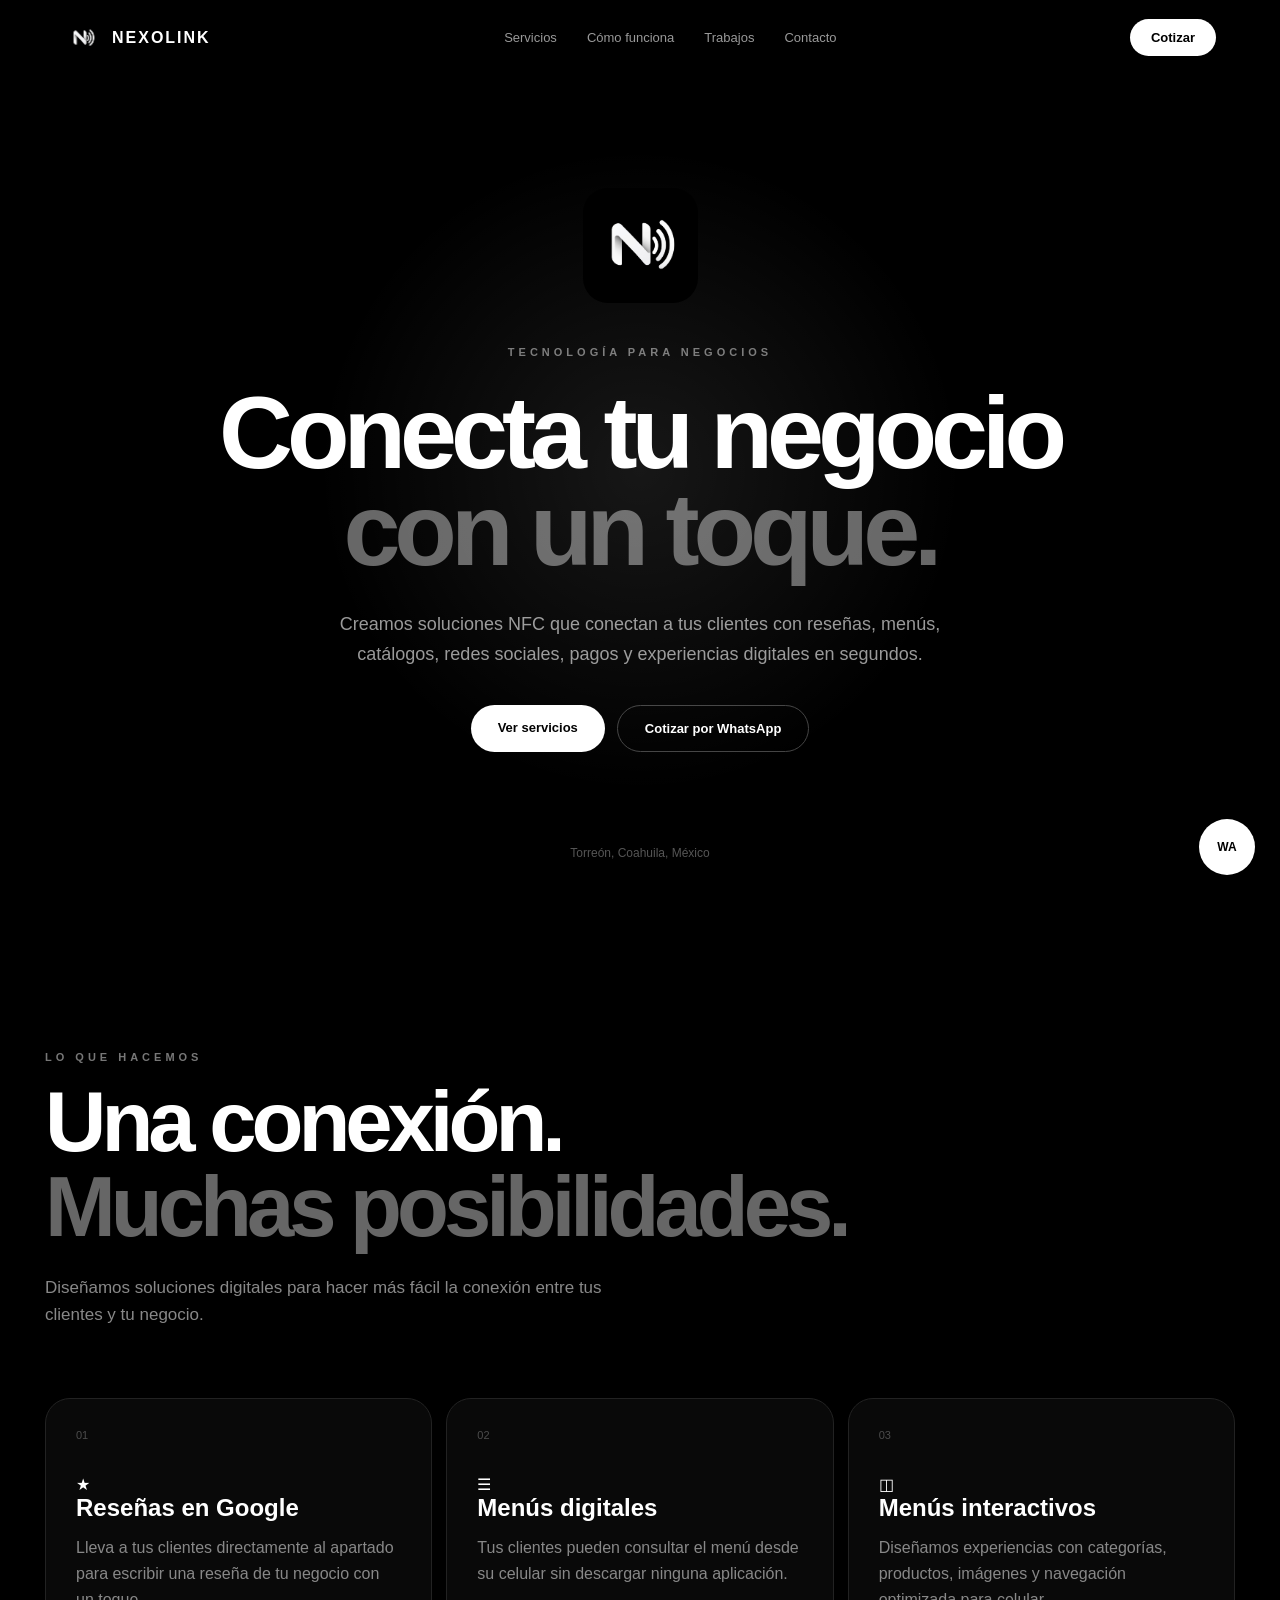
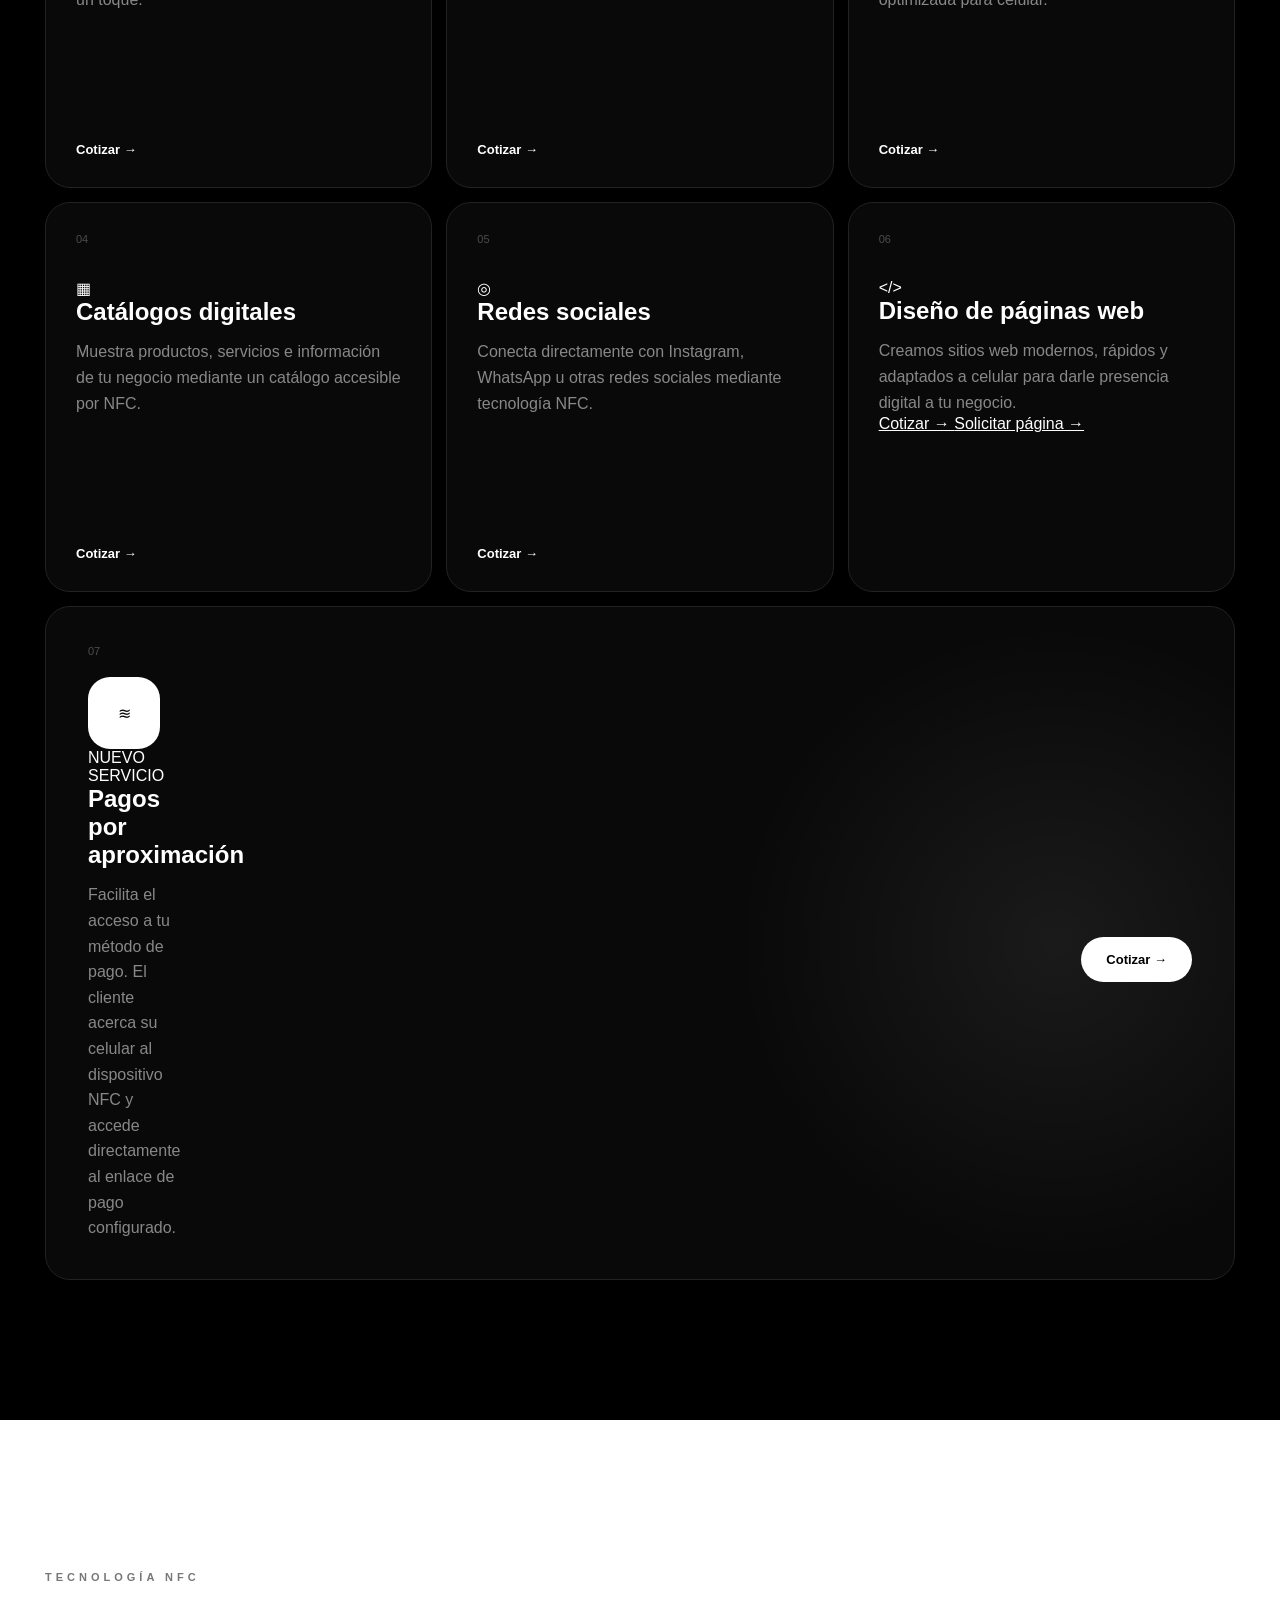
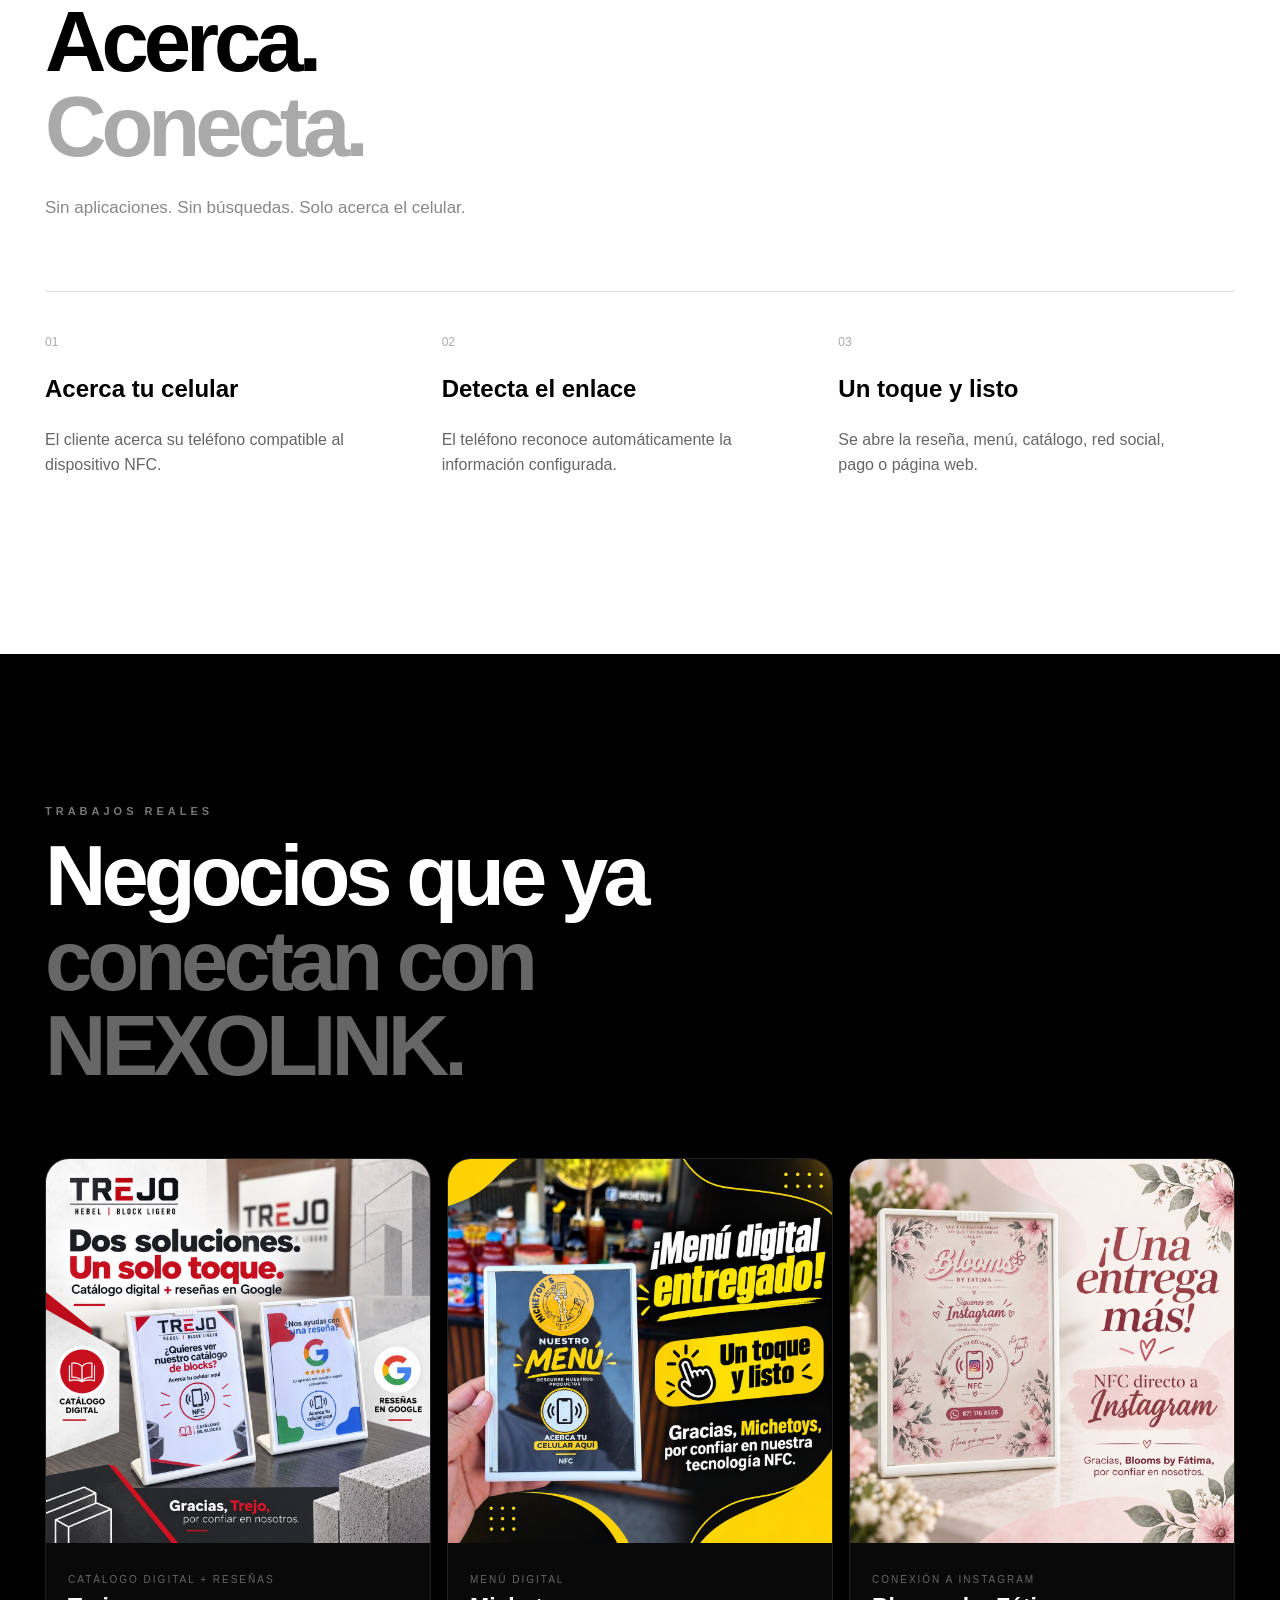
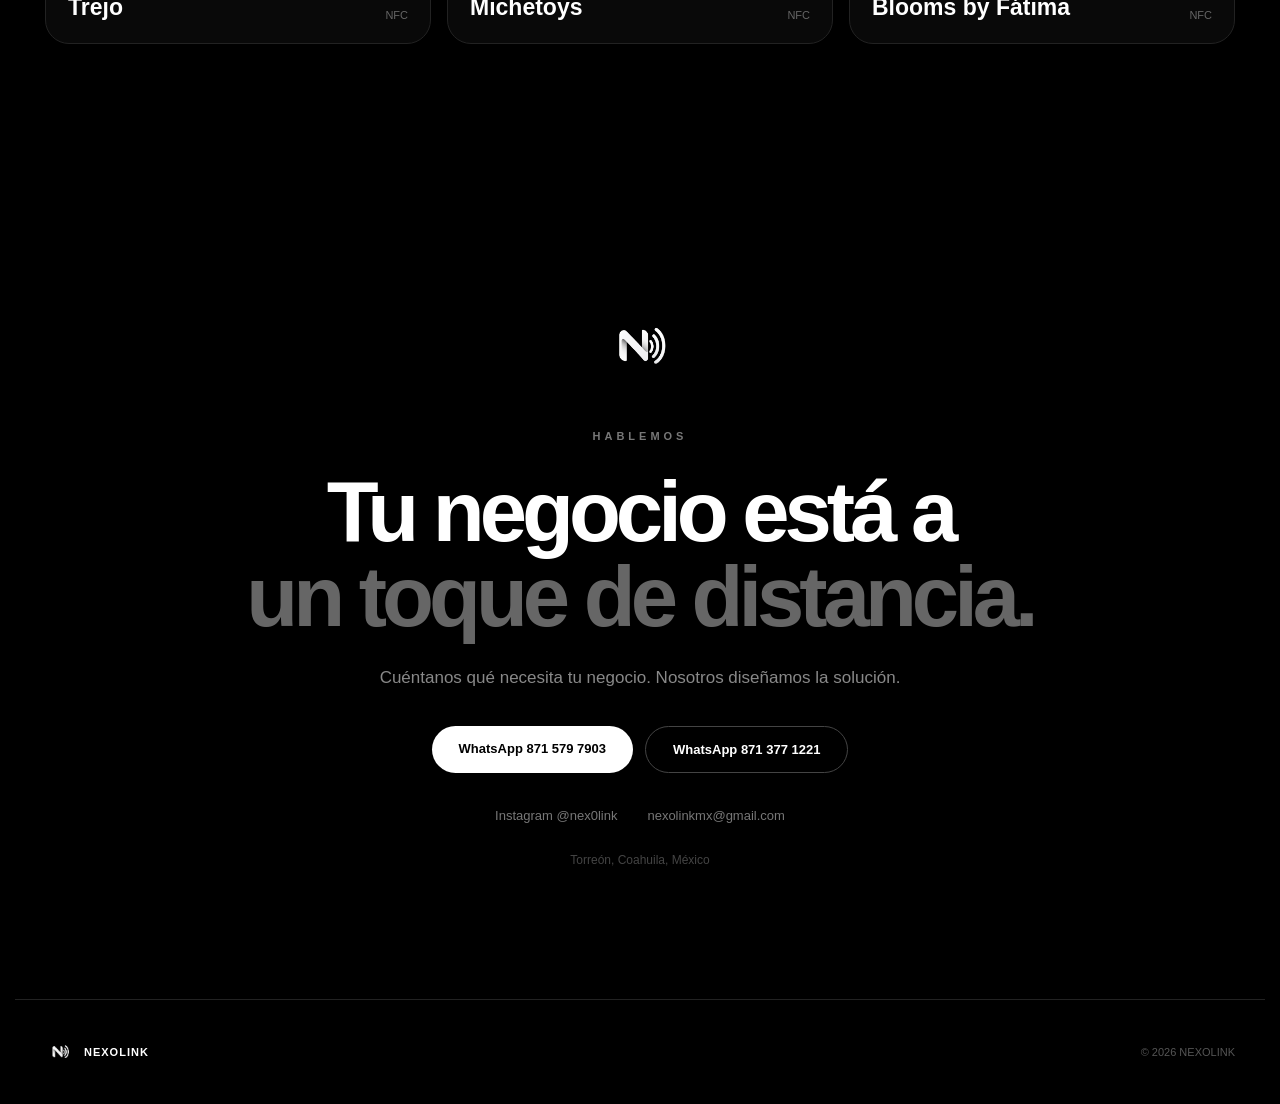
==== commit bb435741: "Update index.html" ====
--- a/index.html
+++ b/index.html
@@ -8,1573 +8,665 @@
     <title>NEXOLINK | Conecta tu negocio con un toque</title>
 
     <meta name="description"
-        content="Soluciones NFC, reseñas de Google, menús digitales, catálogos, redes sociales, pagos por aproximación y diseño web.">
+        content="Soluciones NFC para reseñas, menús digitales, catálogos, redes sociales, pagos por aproximación y páginas web.">
 
     <link rel="stylesheet" href="style.css">
 </head>
 
 <body>
 
-<header class="header">
-
-    <a href="#inicio" class="brand">
-        <img src="logo.jpg" alt="Logo NEXOLINK">
-        <span>NEXOLINK</span>
-    </a>
-
-    <nav>
-        <a href="#servicios">Servicios</a>
-        <a href="#funciona">Cómo funciona</a>
-        <a href="#trabajos">Trabajos</a>
-        <a href="#contacto">Contacto</a>
-    </nav>
-
-    <a
-        class="nav-button"
-        href="https://wa.me/528715797903?text=Hola%20NEXOLINK%2C%20quiero%20cotizar%20una%20soluci%C3%B3n%20para%20mi%20negocio."
-        target="_blank"
-    >
-        Cotizar
-    </a>
-
-</header>
-
-
-<main>
-
-<!-- =====================================================
-     INICIO
-===================================================== -->
-
-<section id="inicio" class="hero">
-
-    <div class="glow"></div>
-
-    <img src="logo.jpg" class="hero-logo" alt="Logo NEXOLINK">
-
-    <p class="etiqueta">
-        TECNOLOGÍA PARA NEGOCIOS
-    </p>
-
-    <h1>
-        Conecta tu negocio
-        <span>con un toque.</span>
-    </h1>
-
-    <p class="hero-description">
-        Creamos soluciones NFC que conectan a tus clientes
-        con reseñas, menús, catálogos, redes sociales,
-        pagos y experiencias digitales en segundos.
-    </p>
-
-    <div class="hero-buttons">
-
-        <a href="#servicios" class="button white">
-            Ver servicios
+    <!-- HEADER -->
+    <header class="header">
+
+        <a href="#inicio" class="brand">
+            <img src="logo.jpg" alt="NEXOLINK">
+            <span>NEXOLINK</span>
         </a>
 
+        <nav>
+            <a href="#servicios">Servicios</a>
+            <a href="#funciona">Cómo funciona</a>
+            <a href="#trabajos">Trabajos</a>
+            <a href="#contacto">Contacto</a>
+        </nav>
+
         <a
+            class="nav-button"
             href="https://wa.me/528715797903?text=Hola%20NEXOLINK%2C%20quiero%20una%20cotizaci%C3%B3n."
             target="_blank"
-            class="button outline"
         >
-            Cotizar por WhatsApp
+            Cotizar
         </a>
 
-    </div>
-
-    <p class="location">
-        Torreón, Coahuila, México
-    </p>
-
-</section>
-
-
-<!-- =====================================================
-     SERVICIOS
-===================================================== -->
-
-<section id="servicios" class="section">
-
-    <div class="section-title">
-
-        <p class="etiqueta">
-            LO QUE HACEMOS
+    </header>
+
+
+    <main>
+
+        <!-- HERO -->
+        <section id="inicio" class="hero">
+
+            <div class="glow"></div>
+
+            <img
+                src="logo.jpg"
+                class="hero-logo"
+                alt="Logo NEXOLINK"
+            >
+
+            <p class="etiqueta">
+                TECNOLOGÍA PARA NEGOCIOS
+            </p>
+
+            <h1>
+                Conecta tu negocio
+                <span>con un toque.</span>
+            </h1>
+
+            <p class="hero-description">
+                Creamos soluciones NFC que conectan a tus clientes
+                con reseñas, menús, catálogos, redes sociales,
+                pagos y experiencias digitales en segundos.
+            </p>
+
+            <div class="hero-buttons">
+
+                <a
+                    href="#servicios"
+                    class="button white"
+                >
+                    Ver servicios
+                </a>
+
+                <a
+                    href="https://wa.me/528715797903?text=Hola%20NEXOLINK%2C%20quiero%20una%20cotizaci%C3%B3n."
+                    target="_blank"
+                    class="button outline"
+                >
+                    Cotizar por WhatsApp
+                </a>
+
+            </div>
+
+            <p class="location">
+                Torreón, Coahuila, México
+            </p>
+
+        </section>
+
+
+        <!-- SERVICIOS -->
+        <section id="servicios" class="section">
+
+            <div class="section-title">
+
+                <p class="etiqueta">
+                    LO QUE HACEMOS
+                </p>
+
+                <h2>
+                    Una conexión.
+                    <span>Muchas posibilidades.</span>
+                </h2>
+
+                <p>
+                    Diseñamos soluciones digitales para hacer más fácil
+                    la conexión entre tus clientes y tu negocio.
+                </p>
+
+            </div>
+
+
+            <div class="services">
+
+                <!-- 01 -->
+                <article class="service">
+
+                    <span class="number">01</span>
+
+                    <div class="icon">
+                        ★
+                    </div>
+
+                    <h3>Reseñas en Google</h3>
+
+                    <p>
+                        Lleva a tus clientes directamente al apartado para
+                        escribir una reseña de tu negocio con un toque.
+                    </p>
+
+                    <a
+                        href="https://wa.me/528715797903?text=Hola%20NEXOLINK%2C%20quiero%20cotizar%20NFC%20para%20rese%C3%B1as%20de%20Google."
+                        target="_blank"
+                    >
+                        Cotizar →
+                    </a>
+
+                </article>
+
+
+                <!-- 02 -->
+                <article class="service">
+
+                    <span class="number">02</span>
+
+                    <div class="icon">
+                        ☰
+                    </div>
+
+                    <h3>Menús digitales</h3>
+
+                    <p>
+                        Tus clientes pueden consultar el menú desde su
+                        celular sin descargar ninguna aplicación.
+                    </p>
+
+                    <a
+                        href="https://wa.me/528715797903?text=Hola%20NEXOLINK%2C%20quiero%20cotizar%20un%20men%C3%BA%20digital."
+                        target="_blank"
+                    >
+                        Cotizar →
+                    </a>
+
+                </article>
+
+
+                <!-- 03 -->
+                <article class="service">
+
+                    <span class="number">03</span>
+
+                    <div class="icon">
+                        ◫
+                    </div>
+
+                    <h3>Menús interactivos</h3>
+
+                    <p>
+                        Diseñamos experiencias con categorías, productos,
+                        imágenes y navegación optimizada para celular.
+                    </p>
+
+                    <a
+                        href="https://wa.me/528715797903?text=Hola%20NEXOLINK%2C%20quiero%20cotizar%20un%20men%C3%BA%20interactivo."
+                        target="_blank"
+                    >
+                        Cotizar →
+                    </a>
+
+                </article>
+
+
+                <!-- 04 -->
+                <article class="service">
+
+                    <span class="number">04</span>
+
+                    <div class="icon">
+                        ▦
+                    </div>
+
+                    <h3>Catálogos digitales</h3>
+
+                    <p>
+                        Muestra productos, servicios e información de tu
+                        negocio mediante un catálogo accesible por NFC.
+                    </p>
+
+                    <a
+                        href="https://wa.me/528715797903?text=Hola%20NEXOLINK%2C%20quiero%20cotizar%20un%20cat%C3%A1logo%20digital."
+                        target="_blank"
+                    >
+                        Cotizar →
+                    </a>
+
+                </article>
+
+
+                <!-- 05 -->
+                <article class="service">
+
+                    <span class="number">05</span>
+
+                    <div class="icon">
+                        ◎
+                    </div>
+
+                    <h3>Redes sociales</h3>
+
+                    <p>
+                        Conecta directamente con Instagram, WhatsApp
+                        u otras redes sociales mediante tecnología NFC.
+                    </p>
+
+                    <a
+                        href="https://wa.me/528715797903?text=Hola%20NEXOLINK%2C%20quiero%20cotizar%20NFC%20para%20redes%20sociales."
+                        target="_blank"
+                    >
+                        Cotizar →
+                    </a>
+
+                </article>
+
+
+                <!-- 06 PÁGINAS WEB -->
+                <article class="service web-service">
+
+                    <span class="number">06</span>
+
+                    <div class="icon">
+                        &lt;/&gt;
+                    </div>
+
+                    <h3>Diseño de páginas web</h3>
+
+                    <p>
+                        Creamos sitios web modernos, rápidos y adaptados
+                        a celular para darle presencia digital a tu negocio.
+                    </p>
+
+                    <div class="web-actions">
+
+                        <a
+                            href="https://wa.me/528715797903?text=Hola%20NEXOLINK%2C%20quiero%20cotizar%20una%20p%C3%A1gina%20web."
+                            target="_blank"
+                        >
+                            Cotizar →
+                        </a>
+
+                        <a
+                            href="https://docs.google.com/forms/d/e/1FAIpQLSedJ6PVwTRiv3lm2yFphhYlXpXGBzVc2JbToDpsShz3a422fw/viewform"
+                            target="_blank"
+                            class="request-link"
+                        >
+                            Solicitar página →
+                        </a>
+
+                    </div>
+
+                </article>
+
+
+                <!-- 07 PAGOS -->
+                <article class="service payment-service">
+
+                    <span class="number">07</span>
+
+                    <div class="payment-main">
+
+                        <div class="payment-icon">
+                            ≋
+                        </div>
+
+                        <div class="payment-info">
+
+                            <span class="new-service">
+                                NUEVO SERVICIO
+                            </span>
+
+                            <h3>
+                                Pagos por aproximación
+                            </h3>
+
+                            <p>
+                                Facilita el acceso a tu método de pago.
+                                El cliente acerca su celular al dispositivo NFC
+                                y accede directamente al enlace de pago configurado.
+                            </p>
+
+                        </div>
+
+                    </div>
+
+                    <a
+                        class="payment-button"
+                        href="https://wa.me/528715797903?text=Hola%20NEXOLINK%2C%20quiero%20informaci%C3%B3n%20sobre%20pagos%20por%20aproximaci%C3%B3n%20NFC."
+                        target="_blank"
+                    >
+                        Cotizar →
+                    </a>
+
+                </article>
+
+            </div>
+
+        </section>
+
+
+        <!-- CÓMO FUNCIONA -->
+        <section id="funciona" class="how">
+
+            <div class="how-container">
+
+                <div class="section-title dark-title">
+
+                    <p class="etiqueta">
+                        TECNOLOGÍA NFC
+                    </p>
+
+                    <h2>
+                        Acerca.
+                        <span>Conecta.</span>
+                    </h2>
+
+                    <p>
+                        Sin aplicaciones. Sin búsquedas.
+                        Solo acerca el celular.
+                    </p>
+
+                </div>
+
+
+                <div class="steps">
+
+                    <article>
+
+                        <span>01</span>
+
+                        <h3>
+                            Acerca tu celular
+                        </h3>
+
+                        <p>
+                            El cliente acerca su teléfono compatible
+                            al dispositivo NFC.
+                        </p>
+
+                    </article>
+
+
+                    <article>
+
+                        <span>02</span>
+
+                        <h3>
+                            Detecta el enlace
+                        </h3>
+
+                        <p>
+                            El teléfono reconoce automáticamente
+                            la información configurada.
+                        </p>
+
+                    </article>
+
+
+                    <article>
+
+                        <span>03</span>
+
+                        <h3>
+                            Un toque y listo
+                        </h3>
+
+                        <p>
+                            Se abre la reseña, menú, catálogo,
+                            red social, pago o página web.
+                        </p>
+
+                    </article>
+
+                </div>
+
+            </div>
+
+        </section>
+
+
+        <!-- TRABAJOS -->
+        <section id="trabajos" class="section">
+
+            <div class="section-title">
+
+                <p class="etiqueta">
+                    TRABAJOS REALES
+                </p>
+
+                <h2>
+                    Negocios que ya
+                    <span>conectan con NEXOLINK.</span>
+                </h2>
+
+            </div>
+
+
+            <div class="projects">
+
+                <article class="project">
+
+                    <img
+                        src="trejologo.jpg"
+                        alt="Trejo"
+                    >
+
+                    <div class="project-data">
+
+                        <div>
+                            <small>
+                                CATÁLOGO DIGITAL + RESEÑAS
+                            </small>
+
+                            <h3>
+                                Trejo
+                            </h3>
+                        </div>
+
+                        <span>NFC</span>
+
+                    </div>
+
+                </article>
+
+
+                <article class="project">
+
+                    <img
+                        src="michetoyslogo.jpg"
+                        alt="Michetoys"
+                    >
+
+                    <div class="project-data">
+
+                        <div>
+                            <small>
+                                MENÚ DIGITAL
+                            </small>
+
+                            <h3>
+                                Michetoys
+                            </h3>
+                        </div>
+
+                        <span>NFC</span>
+
+                    </div>
+
+                </article>
+
+
+                <article class="project">
+
+                    <img
+                        src="fatimabloomsfloreria.jpg"
+                        alt="Blooms by Fátima"
+                    >
+
+                    <div class="project-data">
+
+                        <div>
+                            <small>
+                                CONEXIÓN A INSTAGRAM
+                            </small>
+
+                            <h3>
+                                Blooms by Fátima
+                            </h3>
+                        </div>
+
+                        <span>NFC</span>
+
+                    </div>
+
+                </article>
+
+            </div>
+
+        </section>
+
+
+        <!-- CONTACTO -->
+        <section id="contacto" class="contact">
+
+            <img
+                src="logo.jpg"
+                alt="NEXOLINK"
+                class="contact-logo"
+            >
+
+            <p class="etiqueta">
+                HABLEMOS
+            </p>
+
+            <h2>
+                Tu negocio está a
+                <span>un toque de distancia.</span>
+            </h2>
+
+            <p>
+                Cuéntanos qué necesita tu negocio.
+                Nosotros diseñamos la solución.
+            </p>
+
+
+            <div class="hero-buttons">
+
+                <a
+                    href="https://wa.me/528715797903?text=Hola%20NEXOLINK%2C%20quiero%20una%20cotizaci%C3%B3n."
+                    target="_blank"
+                    class="button white"
+                >
+                    WhatsApp 871 579 7903
+                </a>
+
+                <a
+                    href="https://wa.me/528713771221?text=Hola%20NEXOLINK%2C%20quiero%20una%20cotizaci%C3%B3n."
+                    target="_blank"
+                    class="button outline"
+                >
+                    WhatsApp 871 377 1221
+                </a>
+
+            </div>
+
+
+            <div class="social-links">
+
+                <a
+                    href="https://www.instagram.com/nex0link"
+                    target="_blank"
+                >
+                    Instagram @nex0link
+                </a>
+
+                <a href="mailto:nexolinkmx@gmail.com">
+                    nexolinkmx@gmail.com
+                </a>
+
+            </div>
+
+            <p class="contact-location">
+                Torreón, Coahuila, México
+            </p>
+
+        </section>
+
+    </main>
+
+
+    <!-- FOOTER -->
+    <footer>
+
+        <div>
+            <img src="logo.jpg" alt="NEXOLINK">
+            <strong>NEXOLINK</strong>
+        </div>
+
+        <p>
+            © 2026 NEXOLINK
         </p>
 
-        <h2>
-            Una conexión.
-            <span>Muchas posibilidades.</span>
-        </h2>
-
-        <p>
-            Diseñamos soluciones digitales para hacer más fácil
-            la conexión entre tus clientes y tu negocio.
-        </p>
-
-    </div>
-
-
-    <div class="services">
-
-        <!-- 01 RESEÑAS -->
-
-        <article class="service">
-
-            <span class="number">01</span>
-
-            <div class="service-icon">
-
-                <svg viewBox="0 0 24 24">
-                    <path d="M12 3.5l2.6 5.3 5.9.9-4.3 4.2 1 5.9L12 17l-5.2 2.8 1-5.9-4.3-4.2 5.9-.9L12 3.5z"/>
-                </svg>
-
-            </div>
-
-            <h3>Reseñas en Google</h3>
-
-            <p>
-                Lleva a tus clientes directamente al apartado para
-                escribir una reseña de tu negocio con un toque.
-            </p>
-
-            <a
-                href="https://wa.me/528715797903?text=Hola%20NEXOLINK%2C%20quiero%20cotizar%20NFC%20para%20rese%C3%B1as%20de%20Google."
-                target="_blank"
-            >
-                Cotizar →
-            </a>
-
-        </article>
-
-
-        <!-- 02 MENÚ DIGITAL -->
-
-        <article class="service">
-
-            <span class="number">02</span>
-
-            <div class="service-icon">
-
-                <svg viewBox="0 0 24 24">
-                    <path d="M6 3.5h12a2 2 0 0 1 2 2v13a2 2 0 0 1-2 2H6a2 2 0 0 1-2-2v-13a2 2 0 0 1 2-2z"/>
-                    <path d="M8 8h8"/>
-                    <path d="M8 12h8"/>
-                    <path d="M8 16h5"/>
-                </svg>
-
-            </div>
-
-            <h3>Menús digitales</h3>
-
-            <p>
-                Tus clientes pueden consultar el menú desde su
-                celular sin descargar ninguna aplicación.
-            </p>
-
-            <a
-                href="https://wa.me/528715797903?text=Hola%20NEXOLINK%2C%20quiero%20cotizar%20un%20men%C3%BA%20digital."
-                target="_blank"
-            >
-                Cotizar →
-            </a>
-
-        </article>
-
-
-        <!-- 03 MENÚ INTERACTIVO -->
-
-        <article class="service">
-
-            <span class="number">03</span>
-
-            <div class="service-icon">
-
-                <svg viewBox="0 0 24 24">
-                    <rect x="3.5" y="4" width="17" height="16" rx="2"/>
-                    <path d="M7.5 8h9"/>
-                    <path d="M7.5 12h5"/>
-                    <path d="M7.5 16h3"/>
-                    <path d="M15 14l2 2 3-4"/>
-                </svg>
-
-            </div>
-
-            <h3>Menús interactivos</h3>
-
-            <p>
-                Diseñamos experiencias con categorías, productos,
-                imágenes y navegación optimizada para celular.
-            </p>
-
-            <a
-                href="https://wa.me/528715797903?text=Hola%20NEXOLINK%2C%20quiero%20cotizar%20un%20men%C3%BA%20interactivo."
-                target="_blank"
-            >
-                Cotizar →
-            </a>
-
-        </article>
-
-
-        <!-- 04 CATÁLOGOS -->
-
-        <article class="service">
-
-            <span class="number">04</span>
-
-            <div class="service-icon">
-
-                <svg viewBox="0 0 24 24">
-                    <rect x="3.5" y="4" width="17" height="16" rx="2"/>
-                    <path d="M3.5 9h17"/>
-                    <path d="M9 9v11"/>
-                    <path d="M12.5 13h4"/>
-                    <path d="M12.5 16h3"/>
-                </svg>
-
-            </div>
-
-            <h3>Catálogos digitales</h3>
-
-            <p>
-                Muestra productos, servicios e información de tu
-                negocio mediante un catálogo accesible por NFC.
-            </p>
-
-            <a
-                href="https://wa.me/528715797903?text=Hola%20NEXOLINK%2C%20quiero%20cotizar%20un%20cat%C3%A1logo%20digital."
-                target="_blank"
-            >
-                Cotizar →
-            </a>
-
-        </article>
-
-
-        <!-- 05 REDES -->
-
-        <article class="service">
-
-            <span class="number">05</span>
-
-            <div class="service-icon">
-
-                <svg viewBox="0 0 24 24">
-                    <circle cx="18" cy="5" r="2.5"/>
-                    <circle cx="6" cy="12" r="2.5"/>
-                    <circle cx="18" cy="19" r="2.5"/>
-                    <path d="M8.2 10.8l7.5-4.4"/>
-                    <path d="M8.2 13.2l7.5 4.4"/>
-                </svg>
-
-            </div>
-
-            <h3>Redes sociales</h3>
-
-            <p>
-                Conecta directamente con Instagram, WhatsApp u
-                otras redes sociales mediante tecnología NFC.
-            </p>
-
-            <a
-                href="https://wa.me/528715797903?text=Hola%20NEXOLINK%2C%20quiero%20cotizar%20NFC%20para%20redes%20sociales."
-                target="_blank"
-            >
-                Cotizar →
-            </a>
-
-        </article>
-
-
-        <!-- 06 PÁGINAS WEB -->
-
-        <article class="service">
-
-            <span class="number">06</span>
-
-            <div class="service-icon">
-
-                <svg viewBox="0 0 24 24">
-                    <rect x="3" y="4" width="18" height="16" rx="2"/>
-                    <path d="M3 8h18"/>
-                    <path d="M9 12l-2 2 2 2"/>
-                    <path d="M15 12l2 2-2 2"/>
-                </svg>
-
-            </div>
-
-            <h3>Diseño de páginas web</h3>
-
-            <p>
-                Creamos sitios web modernos, rápidos y adaptados
-                a celular para darle presencia digital a tu negocio.
-            </p>
-
-            <button
-                type="button"
-                class="service-action"
-                id="openWebForm"
-            >
-                Solicitar página →
-            </button>
-
-        </article>
-
-
-        <!-- 07 PAGOS NFC -->
-
-        <article class="service payment-service">
-
-            <span class="number">07</span>
-
-            <div class="payment-icon">
-
-                <svg viewBox="0 0 24 24">
-
-                    <rect
-                        x="2.5"
-                        y="6"
-                        width="12"
-                        height="12"
-                        rx="2"
-                    />
-
-                    <path d="M2.5 10h12"/>
-
-                    <path d="M17 8.5c1.8.8 3 2 3 3.5s-1.2 2.7-3 3.5"/>
-
-                    <path d="M17 11c.6.3 1 .6 1 1s-.4.7-1 1"/>
-
-                </svg>
-
-            </div>
-
-            <div class="payment-content">
-
-                <p class="payment-label">
-                    NUEVO SERVICIO
-                </p>
-
-                <h3>
-                    Pagos por aproximación
-                </h3>
-
-                <p>
-                    Facilita el acceso a tu método de pago.
-                    El cliente acerca su celular al dispositivo NFC
-                    y accede directamente al enlace de pago configurado.
-                </p>
-
-            </div>
-
-            <a
-                class="payment-button"
-                href="https://wa.me/528715797903?text=Hola%20NEXOLINK%2C%20quiero%20informaci%C3%B3n%20sobre%20pagos%20por%20aproximaci%C3%B3n%20NFC."
-                target="_blank"
-            >
-                Cotizar servicio →
-            </a>
-
-        </article>
-
-    </div>
-
-</section>
-
-
-<!-- =====================================================
-     CÓMO FUNCIONA
-===================================================== -->
-
-<section id="funciona" class="how">
-
-    <div class="how-container">
-
-        <div class="section-title dark-title">
-
-            <p class="etiqueta">
-                TECNOLOGÍA NFC
-            </p>
-
-            <h2>
-                Acerca.
-                <span>Conecta.</span>
-            </h2>
-
-            <p>
-                Sin aplicaciones. Sin búsquedas.
-                Solo acerca el celular.
-            </p>
-
-        </div>
-
-
-        <div class="steps">
-
-            <article>
-
-                <span>01</span>
-
-                <h3>Acerca tu celular</h3>
-
-                <p>
-                    El cliente acerca su teléfono compatible
-                    al dispositivo NFC.
-                </p>
-
-            </article>
-
-
-            <article>
-
-                <span>02</span>
-
-                <h3>Detecta el enlace</h3>
-
-                <p>
-                    El teléfono reconoce automáticamente
-                    la información configurada.
-                </p>
-
-            </article>
-
-
-            <article>
-
-                <span>03</span>
-
-                <h3>Un toque y listo</h3>
-
-                <p>
-                    Se abre la reseña, menú, catálogo,
-                    red social, pago o página web.
-                </p>
-
-            </article>
-
-        </div>
-
-    </div>
-
-</section>
-
-
-<!-- =====================================================
-     TRABAJOS
-===================================================== -->
-
-<section id="trabajos" class="section">
-
-    <div class="section-title">
-
-        <p class="etiqueta">
-            TRABAJOS REALES
-        </p>
-
-        <h2>
-            Negocios que ya
-            <span>conectan con NEXOLINK.</span>
-        </h2>
-
-    </div>
-
-
-    <div class="projects">
-
-        <article class="project">
-
-            <img
-                src="trejologo.jpg"
-                alt="Proyecto de NEXOLINK para Trejo"
-            >
-
-            <div class="project-data">
-
-                <div>
-                    <small>
-                        CATÁLOGO DIGITAL + RESEÑAS
-                    </small>
-
-                    <h3>Trejo</h3>
-                </div>
-
-                <span>NFC</span>
-
-            </div>
-
-        </article>
-
-
-        <article class="project">
-
-            <img
-                src="michetoyslogo.jpg"
-                alt="Proyecto de NEXOLINK para Michetoys"
-            >
-
-            <div class="project-data">
-
-                <div>
-                    <small>
-                        MENÚ DIGITAL
-                    </small>
-
-                    <h3>Michetoys</h3>
-                </div>
-
-                <span>NFC</span>
-
-            </div>
-
-        </article>
-
-
-        <article class="project">
-
-            <img
-                src="fatimabloomsfloreria.jpg"
-                alt="Proyecto de NEXOLINK para Blooms by Fátima"
-            >
-
-            <div class="project-data">
-
-                <div>
-                    <small>
-                        CONEXIÓN A INSTAGRAM
-                    </small>
-
-                    <h3>Blooms by Fátima</h3>
-                </div>
-
-                <span>NFC</span>
-
-            </div>
-
-        </article>
-
-    </div>
-
-</section>
-
-
-<!-- =====================================================
-     CONTACTO
-===================================================== -->
-
-<section id="contacto" class="contact">
-
-    <img
-        src="logo.jpg"
-        alt="NEXOLINK"
-        class="contact-logo"
+    </footer>
+
+
+    <!-- WHATSAPP FLOTANTE -->
+    <a
+        class="whatsapp"
+        href="https://wa.me/528715797903?text=Hola%20NEXOLINK%2C%20quiero%20informaci%C3%B3n."
+        target="_blank"
+        aria-label="WhatsApp NEXOLINK"
     >
-
-    <p class="etiqueta">
-        HABLEMOS
-    </p>
-
-    <h2>
-        Tu negocio está a
-        <span>un toque de distancia.</span>
-    </h2>
-
-    <p>
-        Cuéntanos qué necesita tu negocio.
-        Nosotros diseñamos la solución.
-    </p>
-
-
-    <div class="hero-buttons">
-
-        <a
-            href="https://wa.me/528715797903?text=Hola%20NEXOLINK%2C%20quiero%20una%20cotizaci%C3%B3n."
-            target="_blank"
-            class="button white"
-        >
-            WhatsApp 871 579 7903
-        </a>
-
-        <a
-            href="https://wa.me/528713771221?text=Hola%20NEXOLINK%2C%20quiero%20una%20cotizaci%C3%B3n."
-            target="_blank"
-            class="button outline"
-        >
-            WhatsApp 871 377 1221
-        </a>
-
-    </div>
-
-
-    <div class="social-links">
-
-        <a
-            href="https://www.instagram.com/nex0link"
-            target="_blank"
-        >
-            Instagram @nex0link
-        </a>
-
-        <a href="mailto:nexolinkmx@gmail.com">
-            nexolinkmx@gmail.com
-        </a>
-
-    </div>
-
-    <p class="contact-location">
-        Torreón, Coahuila, México
-    </p>
-
-</section>
-
-</main>
-
-
-<!-- =====================================================
-     FOOTER
-===================================================== -->
-
-<footer>
-
-    <div>
-        <img src="logo.jpg" alt="NEXOLINK">
-        <strong>NEXOLINK</strong>
-    </div>
-
-    <p>
-        © 2026 NEXOLINK
-    </p>
-
-</footer>
-
-
-<!-- WHATSAPP FLOTANTE -->
-
-<a
-    class="whatsapp"
-    href="https://wa.me/528715797903?text=Hola%20NEXOLINK%2C%20quiero%20informaci%C3%B3n."
-    target="_blank"
-    aria-label="Contactar a NEXOLINK por WhatsApp"
->
-    WA
-</a>
-
-
-<!-- =====================================================
-     FORMULARIO SOLICITUD DE PÁGINA WEB
-===================================================== -->
-
-<div
-    class="form-overlay"
-    id="webFormOverlay"
-    aria-hidden="true"
->
-
-<div class="form-window">
-
-    <button
-        type="button"
-        class="form-close"
-        id="closeWebForm"
-        aria-label="Cerrar formulario"
-    >
-        ×
-    </button>
-
-
-    <div class="form-heading">
-
-        <p class="etiqueta">
-            SOLICITUD DE PÁGINA WEB
-        </p>
-
-        <h2>
-            Cuéntanos sobre
-            <span>tu negocio.</span>
-        </h2>
-
-        <p>
-            Esta información nos ayudará a conocer tu negocio,
-            definir lo que necesita tu página y preparar una
-            cotización adecuada.
-        </p>
-
-    </div>
-
-
-    <form id="websiteRequestForm">
-
-
-        <!-- ========================
-             DATOS DEL NEGOCIO
-        ========================= -->
-
-        <section class="form-section">
-
-            <span class="form-number">
-                01
-            </span>
-
-            <h3>
-                Datos del negocio
-            </h3>
-
-
-            <label class="form-field">
-
-                <span>
-                    1. Nombre del negocio
-                </span>
-
-                <input
-                    type="text"
-                    name="Nombre del negocio"
-                    required
-                >
-
-            </label>
-
-
-            <label class="form-field">
-
-                <span>
-                    2. Nombre de la persona de contacto
-                </span>
-
-                <input
-                    type="text"
-                    name="Persona de contacto"
-                    required
-                >
-
-            </label>
-
-
-            <label class="form-field">
-
-                <span>
-                    3. Número de teléfono o WhatsApp
-                </span>
-
-                <input
-                    type="tel"
-                    name="Teléfono"
-                    required
-                >
-
-            </label>
-
-
-            <label class="form-field">
-
-                <span>
-                    4. ¿A qué se dedica tu negocio y qué productos o servicios ofrece?
-                </span>
-
-                <textarea
-                    name="Descripción del negocio"
-                    rows="4"
-                    required
-                ></textarea>
-
-            </label>
-
-        </section>
-
-
-        <!-- ========================
-             OBJETIVO
-        ========================= -->
-
-        <section class="form-section">
-
-            <span class="form-number">
-                02
-            </span>
-
-            <h3>
-                Objetivo de la página
-            </h3>
-
-
-            <fieldset>
-
-                <legend>
-                    5. ¿Cuál es el objetivo principal de la página?
-                </legend>
-
-                <div class="choices">
-
-                    <label>
-                        <input type="radio" name="Objetivo principal" value="Mostrar información del negocio">
-                        <span>Mostrar información del negocio</span>
-                    </label>
-
-                    <label>
-                        <input type="radio" name="Objetivo principal" value="Recibir mensajes o solicitudes de cotización">
-                        <span>Recibir mensajes o solicitudes de cotización</span>
-                    </label>
-
-                    <label>
-                        <input type="radio" name="Objetivo principal" value="Mostrar productos o un catálogo">
-                        <span>Mostrar productos o un catálogo</span>
-                    </label>
-
-                    <label>
-                        <input type="radio" name="Objetivo principal" value="Mostrar un menú">
-                        <span>Mostrar un menú</span>
-                    </label>
-
-                    <label>
-                        <input type="radio" name="Objetivo principal" value="Recibir reservaciones o citas">
-                        <span>Recibir reservaciones o citas</span>
-                    </label>
-
-                    <label>
-                        <input type="radio" name="Objetivo principal" value="Vender productos">
-                        <span>Vender productos</span>
-                    </label>
-
-                    <label>
-                        <input type="radio" name="Objetivo principal" value="Otro">
-                        <span>Otro</span>
-                    </label>
-
-                </div>
-
-            </fieldset>
-
-
-            <fieldset>
-
-                <legend>
-                    6. ¿Qué secciones deseas incluir?
-                </legend>
-
-                <div class="choices choices-grid">
-
-                    <label><input type="checkbox" name="Secciones" value="Inicio"><span>Inicio</span></label>
-
-                    <label><input type="checkbox" name="Secciones" value="Nosotros"><span>Nosotros</span></label>
-
-                    <label><input type="checkbox" name="Secciones" value="Servicios"><span>Servicios</span></label>
-
-                    <label><input type="checkbox" name="Secciones" value="Productos o catálogo"><span>Productos o catálogo</span></label>
-
-                    <label><input type="checkbox" name="Secciones" value="Menú"><span>Menú</span></label>
-
-                    <label><input type="checkbox" name="Secciones" value="Galería"><span>Galería</span></label>
-
-                    <label><input type="checkbox" name="Secciones" value="Promociones"><span>Promociones</span></label>
-
-                    <label><input type="checkbox" name="Secciones" value="Reseñas de clientes"><span>Reseñas de clientes</span></label>
-
-                    <label><input type="checkbox" name="Secciones" value="Ubicación"><span>Ubicación</span></label>
-
-                    <label><input type="checkbox" name="Secciones" value="Contacto"><span>Contacto</span></label>
-
-                    <label><input type="checkbox" name="Secciones" value="Preguntas frecuentes"><span>Preguntas frecuentes</span></label>
-
-                    <label><input type="checkbox" name="Secciones" value="Otra"><span>Otra</span></label>
-
-                </div>
-
-            </fieldset>
-
-
-            <label class="form-field">
-
-                <span>
-                    7. ¿Quieres mostrar precios en la página?
-                </span>
-
-                <select name="Mostrar precios">
-
-                    <option value="">
-                        Selecciona una opción
-                    </option>
-
-                    <option>Sí</option>
-                    <option>No</option>
-                    <option>Solo algunos</option>
-
-                </select>
-
-            </label>
-
-
-            <label class="form-field">
-
-                <span>
-                    8. ¿Deseas recibir pedidos, cotizaciones, citas o reservaciones desde la página?
-                </span>
-
-                <select name="Pedidos cotizaciones citas o reservaciones">
-
-                    <option value="">
-                        Selecciona una opción
-                    </option>
-
-                    <option>Sí</option>
-                    <option>No</option>
-
-                </select>
-
-            </label>
-
-        </section>
-
-
-        <!-- ========================
-             CONTACTO
-        ========================= -->
-
-        <section class="form-section">
-
-            <span class="form-number">
-                03
-            </span>
-
-            <h3>
-                Información de contacto
-            </h3>
-
-
-            <fieldset>
-
-                <legend>
-                    9. ¿Por qué medios quieres que tus clientes puedan contactarte?
-                </legend>
-
-                <div class="choices choices-grid">
-
-                    <label><input type="checkbox" name="Medios de contacto" value="WhatsApp"><span>WhatsApp</span></label>
-
-                    <label><input type="checkbox" name="Medios de contacto" value="Llamada"><span>Llamada</span></label>
-
-                    <label><input type="checkbox" name="Medios de contacto" value="Instagram"><span>Instagram</span></label>
-
-                    <label><input type="checkbox" name="Medios de contacto" value="Facebook"><span>Facebook</span></label>
-
-                    <label><input type="checkbox" name="Medios de contacto" value="Correo electrónico"><span>Correo electrónico</span></label>
-
-                    <label><input type="checkbox" name="Medios de contacto" value="Formulario de contacto"><span>Formulario de contacto</span></label>
-
-                </div>
-
-            </fieldset>
-
-
-            <fieldset>
-
-                <legend>
-                    10. Datos que deseas mostrar en la página
-                </legend>
-
-                <div class="choices choices-grid">
-
-                    <label><input type="checkbox" name="Datos visibles" value="WhatsApp"><span>WhatsApp</span></label>
-
-                    <label><input type="checkbox" name="Datos visibles" value="Teléfono"><span>Teléfono</span></label>
-
-                    <label><input type="checkbox" name="Datos visibles" value="Correo electrónico"><span>Correo electrónico</span></label>
-
-                    <label><input type="checkbox" name="Datos visibles" value="Instagram"><span>Instagram</span></label>
-
-                    <label><input type="checkbox" name="Datos visibles" value="Facebook"><span>Facebook</span></label>
-
-                    <label><input type="checkbox" name="Datos visibles" value="Dirección"><span>Dirección</span></label>
-
-                    <label><input type="checkbox" name="Datos visibles" value="Horarios"><span>Horarios</span></label>
-
-                </div>
-
-            </fieldset>
-
-        </section>
-
-
-        <!-- ========================
-             DISEÑO
-        ========================= -->
-
-        <section class="form-section">
-
-            <span class="form-number">
-                04
-            </span>
-
-            <h3>
-                Diseño e identidad
-            </h3>
-
-
-            <label class="form-field">
-
-                <span>
-                    11. ¿Ya cuentas con logotipo?
-                </span>
-
-                <select name="Cuenta con logotipo">
-                    <option value="">Selecciona una opción</option>
-                    <option>Sí</option>
-                    <option>No</option>
-                </select>
-
-                <small>
-                    Si respondiste que sí, envíalo en la mejor calidad posible.
-                </small>
-
-            </label>
-
-
-            <label class="form-field">
-
-                <span>
-                    12. ¿Qué colores te gustaría utilizar?
-                </span>
-
-                <input
-                    type="text"
-                    name="Colores"
-                    placeholder="Ej. negro, blanco y dorado"
-                >
-
-            </label>
-
-
-            <label class="form-field">
-
-                <span>
-                    13. ¿Qué estilo buscas?
-                </span>
-
-                <select name="Estilo">
-
-                    <option value="">Selecciona una opción</option>
-
-                    <option>Moderno y minimalista</option>
-                    <option>Elegante</option>
-                    <option>Profesional</option>
-                    <option>Colorido y juvenil</option>
-                    <option>Oscuro</option>
-                    <option>Otro</option>
-
-                </select>
-
-            </label>
-
-
-            <label class="form-field">
-
-                <span>
-                    14. ¿Tienes fotografías de tus productos, servicios o instalaciones?
-                </span>
-
-                <select name="Tiene fotografías">
-                    <option value="">Selecciona una opción</option>
-                    <option>Sí</option>
-                    <option>No</option>
-                </select>
-
-                <small>
-                    Si respondiste que sí, envíalas en buena calidad.
-                </small>
-
-            </label>
-
-
-            <label class="form-field">
-
-                <span>
-                    15. Escribe una breve descripción de tu negocio y qué lo hace diferente
-                </span>
-
-                <textarea
-                    name="Qué hace diferente al negocio"
-                    rows="4"
-                ></textarea>
-
-            </label>
-
-
-            <label class="form-field">
-
-                <span>
-                    16. ¿Tienes promociones, testimonios o reseñas que quieras agregar?
-                </span>
-
-                <select name="Promociones testimonios o reseñas">
-                    <option value="">Selecciona una opción</option>
-                    <option>Sí</option>
-                    <option>No</option>
-                </select>
-
-            </label>
-
-
-            <label class="form-field">
-
-                <span>
-                    17. ¿Hay alguna página web que te guste como referencia?
-                </span>
-
-                <input
-                    type="text"
-                    name="Página de referencia"
-                    placeholder="Enlace o nombre"
-                >
-
-            </label>
-
-        </section>
-
-
-        <!-- ========================
-             FUNCIONES
-        ========================= -->
-
-        <section class="form-section">
-
-            <span class="form-number">
-                05
-            </span>
-
-            <h3>
-                Funciones y dominio
-            </h3>
-
-
-            <label class="form-field">
-
-                <span>
-                    18. ¿Ya cuentas con un dominio?
-                </span>
-
-                <small>
-                    Ejemplo: minegocio.com
-                </small>
-
-                <select name="Dominio">
-
-                    <option value="">
-                        Selecciona una opción
-                    </option>
-
-                    <option>Sí</option>
-                    <option>No</option>
-                    <option>No sé qué es un dominio</option>
-
-                </select>
-
-            </label>
-
-
-            <label class="form-field">
-
-                <span>
-                    19. ¿Necesitas ayuda para conseguir y configurar tu dominio?
-                </span>
-
-                <select name="Ayuda con dominio">
-                    <option value="">Selecciona una opción</option>
-                    <option>Sí</option>
-                    <option>No</option>
-                </select>
-
-            </label>
-
-
-            <label class="form-field">
-
-                <span>
-                    20. ¿Quieres que tu página esté vinculada con Google Maps y pueda aparecer en Google?
-                </span>
-
-                <select name="Google Maps y Google">
-                    <option value="">Selecciona una opción</option>
-                    <option>Sí</option>
-                    <option>No</option>
-                </select>
-
-            </label>
-
-
-            <fieldset>
-
-                <legend>
-                    21. ¿Quieres agregar alguna función especial?
-                </legend>
-
-                <div class="choices choices-grid">
-
-                    <label><input type="checkbox" name="Funciones especiales" value="Botón directo a WhatsApp"><span>Botón directo a WhatsApp</span></label>
-
-                    <label><input type="checkbox" name="Funciones especiales" value="Ubicación en Google Maps"><span>Ubicación en Google Maps</span></label>
-
-                    <label><input type="checkbox" name="Funciones especiales" value="Catálogo descargable"><span>Catálogo descargable</span></label>
-
-                    <label><input type="checkbox" name="Funciones especiales" value="Pagos en línea"><span>Pagos en línea</span></label>
-
-                    <label><input type="checkbox" name="Funciones especiales" value="Agenda o reservaciones"><span>Agenda o reservaciones</span></label>
-
-                    <label><input type="checkbox" name="Funciones especiales" value="Enlaces a redes sociales"><span>Enlaces a redes sociales</span></label>
-
-                    <label><input type="checkbox" name="Funciones especiales" value="Otra"><span>Otra</span></label>
-
-                </div>
-
-            </fieldset>
-
-        </section>
-
-
-        <!-- ========================
-             ENTREGA
-        ========================= -->
-
-        <section class="form-section">
-
-            <span class="form-number">
-                06
-            </span>
-
-            <h3>
-                Entrega
-            </h3>
-
-
-            <label class="form-field">
-
-                <span>
-                    22. ¿Para qué fecha te gustaría tener lista la página?
-                </span>
-
-                <input
-                    type="date"
-                    name="Fecha deseada"
-                >
-
-            </label>
-
-
-            <label class="form-field">
-
-                <span>
-                    23. ¿Tienes un presupuesto aproximado?
-                </span>
-
-                <select name="Presupuesto">
-
-                    <option value="">
-                        Selecciona una opción
-                    </option>
-
-                    <option>
-                        Menos de $2,000 MXN
-                    </option>
-
-                    <option>
-                        De $2,000 a $4,000 MXN
-                    </option>
-
-                    <option>
-                        De $4,000 a $7,000 MXN
-                    </option>
-
-                    <option>
-                        Más de $7,000 MXN
-                    </option>
-
-                    <option>
-                        Prefiero recibir una cotización
-                    </option>
-
-                </select>
-
-            </label>
-
-
-            <label class="form-field">
-
-                <span>
-                    24. Comentarios o indicaciones adicionales
-                </span>
-
-                <textarea
-                    name="Comentarios adicionales"
-                    rows="5"
-                ></textarea>
-
-            </label>
-
-        </section>
-
-
-        <div class="form-submit">
-
-            <p>
-                Al terminar, se abrirá WhatsApp con tus respuestas
-                listas para enviarse a NexoLink.
-            </p>
-
-            <button type="submit">
-                Enviar solicitud
-                <span>→</span>
-            </button>
-
-        </div>
-
-    </form>
-
-</div>
-
-</div>
-
-
-<!-- =====================================================
-     JAVASCRIPT
-===================================================== -->
-
-<script>
-
-document.addEventListener("DOMContentLoaded", function () {
-
-    /* HEADER */
-
-    const header =
-        document.querySelector(".header");
-
-    function updateHeader() {
-
-        if (window.scrollY > 30) {
-            header.classList.add("scrolled");
-        } else {
-            header.classList.remove("scrolled");
+        WA
+    </a>
+
+
+    <!-- JS -->
+    <script>
+
+        const header =
+            document.querySelector(".header");
+
+        function updateHeader() {
+
+            if (window.scrollY > 30) {
+                header.classList.add("scrolled");
+            } else {
+                header.classList.remove("scrolled");
+            }
+
         }
 
-    }
-
-    updateHeader();
-
-    window.addEventListener(
-        "scroll",
-        updateHeader
-    );
-
-
-    /* ANIMACIONES */
-
-    const animatedElements =
-        document.querySelectorAll(
-            ".service, .project, .steps article"
+        updateHeader();
+
+        window.addEventListener(
+            "scroll",
+            updateHeader
         );
 
-    const observer =
-        new IntersectionObserver(
-            function (entries) {
-
-                entries.forEach(
-                    function (entry) {
-
-                        if (entry.isIntersecting) {
-
-                            entry.target
-                                .classList
-                                .add("visible");
+
+        const animatedElements =
+            document.querySelectorAll(
+                ".service, .project, .steps article"
+            );
+
+
+        const observer =
+            new IntersectionObserver(
+                function(entries) {
+
+                    entries.forEach(
+                        function(entry) {
+
+                            if (entry.isIntersecting) {
+                                entry.target.classList.add("visible");
+                            }
 
                         }
-
-                    }
-                );
-
-            },
-            {
-                threshold: 0.12
+                    );
+
+                },
+                {
+                    threshold: 0.12
+                }
+            );
+
+
+        animatedElements.forEach(
+            function(element) {
+                observer.observe(element);
             }
         );
 
-
-    animatedElements.forEach(
-        function (element) {
-
-            observer.observe(element);
-
-        }
-    );
-
-
-    /* FORMULARIO */
-
-    const overlay =
-        document.getElementById(
-            "webFormOverlay"
-        );
-
-    const openButton =
-        document.getElementById(
-            "openWebForm"
-        );
-
-    const closeButton =
-        document.getElementById(
-            "closeWebForm"
-        );
-
-
-    function openForm() {
-
-        overlay.classList.add("active");
-
-        overlay.setAttribute(
-            "aria-hidden",
-            "false"
-        );
-
-        document.body.classList.add(
-            "form-open"
-        );
-
-    }
-
-
-    function closeForm() {
-
-        overlay.classList.remove("active");
-
-        overlay.setAttribute(
-            "aria-hidden",
-            "true"
-        );
-
-        document.body.classList.remove(
-            "form-open"
-        );
-
-    }
-
-
-    openButton.addEventListener(
-        "click",
-        openForm
-    );
-
-
-    closeButton.addEventListener(
-        "click",
-        closeForm
-    );
-
-
-    overlay.addEventListener(
-        "click",
-        function (event) {
-
-            if (event.target === overlay) {
-                closeForm();
-            }
-
-        }
-    );
-
-
-    document.addEventListener(
-        "keydown",
-        function (event) {
-
-            if (
-                event.key === "Escape" &&
-                overlay.classList.contains("active")
-            ) {
-
-                closeForm();
-
-            }
-
-        }
-    );
-
-
-    /* ENVIAR A WHATSAPP */
-
-    const form =
-        document.getElementById(
-            "websiteRequestForm"
-        );
-
-
-    form.addEventListener(
-        "submit",
-        function (event) {
-
-            event.preventDefault();
-
-
-            const formData =
-                new FormData(form);
-
-
-            const answers = {};
-
-
-            formData.forEach(
-                function (value, key) {
-
-                    if (!value) {
-                        return;
-                    }
-
-
-                    if (answers[key]) {
-
-                        answers[key] +=
-                            ", " + value;
-
-                    } else {
-
-                        answers[key] =
-                            value;
-
-                    }
-
-                }
-            );
-
-
-            let message =
-                "Hola NEXOLINK, quiero solicitar una página web.\n\n";
-
-
-            Object.keys(answers).forEach(
-                function (key) {
-
-                    message +=
-                        key +
-                        ":\n" +
-                        answers[key] +
-                        "\n\n";
-
-                }
-            );
-
-
-            const url =
-                "https://wa.me/528715797903?text=" +
-                encodeURIComponent(message);
-
-
-            window.open(
-                url,
-                "_blank"
-            );
-
-        }
-    );
-
-});
-
-</script>
+    </script>
 
 </body>
-
 </html>
--- a/style.css
+++ b/style.css
@@ -3,14 +3,13 @@
     --white: #ffffff;
     --gray: #888888;
     --dark: #0a0a0a;
-    --dark-2: #101010;
     --border: #222222;
 }
 
 
-/* =========================
+/* =====================================================
    GENERAL
-========================= */
+===================================================== */
 
 * {
     box-sizing: border-box;
@@ -22,9 +21,15 @@
 
 body {
     margin: 0;
+
     background: var(--black);
     color: var(--white);
-    font-family: Arial, Helvetica, sans-serif;
+
+    font-family:
+        Arial,
+        Helvetica,
+        sans-serif;
+
     overflow-x: hidden;
 }
 
@@ -37,12 +42,13 @@
 }
 
 
-/* =========================
-   NAVEGACIÓN
-========================= */
+/* =====================================================
+   HEADER
+===================================================== */
 
 .header {
     position: fixed;
+
     top: 0;
     left: 0;
 
@@ -50,6 +56,7 @@
     height: 75px;
 
     display: flex;
+
     align-items: center;
     justify-content: space-between;
 
@@ -57,24 +64,33 @@
 
     z-index: 1000;
 
-    transition: 0.3s;
+    transition: .3s;
 }
 
 .header.scrolled {
-    background: rgba(0, 0, 0, 0.88);
-    backdrop-filter: blur(18px);
-    border-bottom: 1px solid var(--border);
+    background:
+        rgba(0, 0, 0, .88);
+
+    backdrop-filter:
+        blur(18px);
+
+    border-bottom:
+        1px solid var(--border);
 }
 
 .brand {
     display: flex;
+
     align-items: center;
 
     gap: 10px;
 
+    color: white;
+
     text-decoration: none;
 
     font-weight: 800;
+
     letter-spacing: 2px;
 }
 
@@ -89,17 +105,18 @@
 
 .header nav {
     display: flex;
+
     gap: 30px;
 }
 
 .header nav a {
+    color: #999;
+
     text-decoration: none;
 
-    color: #999;
-
     font-size: 13px;
 
-    transition: 0.25s;
+    transition: .25s;
 }
 
 .header nav a:hover {
@@ -107,35 +124,41 @@
 }
 
 .nav-button {
+    padding: 11px 21px;
+
     background: white;
+
     color: black;
 
+    border-radius: 100px;
+
     text-decoration: none;
 
-    padding: 11px 21px;
-
-    border-radius: 100px;
-
     font-size: 13px;
+
     font-weight: 700;
 }
 
 
-/* =========================
-   PORTADA
-========================= */
+/* =====================================================
+   HERO
+===================================================== */
 
 .hero {
     min-height: 100vh;
 
+    position: relative;
+
     display: flex;
+
     flex-direction: column;
+
+    align-items: center;
     justify-content: center;
-    align-items: center;
-
-    position: relative;
-
-    padding: 130px 25px 90px;
+
+    padding:
+        130px 25px
+        90px;
 
     text-align: center;
 
@@ -151,7 +174,7 @@
     background:
         radial-gradient(
             circle,
-            rgba(255, 255, 255, 0.09),
+            rgba(255,255,255,.09),
             transparent 65%
         );
 
@@ -159,22 +182,23 @@
 }
 
 .hero-logo {
+    position: relative;
+
     width: 115px;
     height: 115px;
 
+    margin-bottom: 32px;
+
     object-fit: cover;
 
     border-radius: 25px;
-
-    margin-bottom: 32px;
-
-    position: relative;
 }
 
 .etiqueta {
     color: #777;
 
     font-size: 11px;
+
     font-weight: 700;
 
     letter-spacing: 4px;
@@ -183,66 +207,85 @@
 .hero h1 {
     max-width: 1000px;
 
-    margin: 15px 0 30px;
-
-    font-size: clamp(58px, 8vw, 110px);
-
-    line-height: 0.95;
+    margin:
+        15px 0
+        30px;
+
+    font-size:
+        clamp(
+            58px,
+            8vw,
+            110px
+        );
+
+    line-height: .95;
+
     letter-spacing: -6px;
 }
 
 .hero h1 span {
     display: block;
+
     color: #666;
 }
 
 .hero-description {
     max-width: 680px;
 
-    margin: 0 0 35px;
+    margin:
+        0 0
+        35px;
 
     color: #999;
 
     font-size: 18px;
+
     line-height: 1.7;
 }
 
 .hero-buttons {
     display: flex;
+
     justify-content: center;
+
     flex-wrap: wrap;
 
     gap: 12px;
 }
 
 .button {
-    padding: 15px 27px;
+    padding:
+        15px 27px;
 
     border-radius: 100px;
 
     text-decoration: none;
 
     font-size: 13px;
+
     font-weight: 700;
 
-    transition: 0.3s;
+    transition: .3s;
 }
 
 .button:hover {
-    transform: translateY(-3px);
+    transform:
+        translateY(-3px);
 }
 
 .white {
     background: white;
+
     color: black;
 }
 
 .white:hover {
-    background: #dedede;
+    background: #ddd;
 }
 
 .outline {
-    border: 1px solid #444;
+    border:
+        1px solid #444;
 }
 
 .outline:hover {
@@ -260,16 +303,17 @@
 }
 
 
-/* =========================
+/* =====================================================
    SECCIONES
-========================= */
+===================================================== */
 
 .section {
     max-width: 1250px;
 
     margin: auto;
 
-    padding: 140px 30px;
+    padding:
+        140px 30px;
 }
 
 .section-title {
@@ -280,17 +324,26 @@
 
 .section-title h2,
 .contact h2 {
-    margin: 16px 0 25px;
-
-    font-size: clamp(48px, 7vw, 85px);
+    margin:
+        16px 0
+        25px;
+
+    font-size:
+        clamp(
+            48px,
+            7vw,
+            85px
+        );
 
     line-height: 1;
+
     letter-spacing: -5px;
 }
 
 .section-title h2 span,
 .contact h2 span {
     display: block;
+
     color: #666;
 }
 
@@ -300,13 +353,14 @@
     color: #888;
 
     font-size: 17px;
+
     line-height: 1.6;
 }
 
 
-/* =========================
+/* =====================================================
    SERVICIOS
-========================= */
+===================================================== */
 
 .services {
     display: grid;
@@ -318,138 +372,118 @@
 }
 
 .service {
-    min-height: 405px;
+    position: relative;
+
+    min-height: 390px;
 
     padding: 30px;
 
     display: flex;
+
     flex-direction: column;
 
-    position: relative;
+    background: #090909;
+
+    border:
+        1px solid #222;
+
+    border-radius: 25px;
 
     overflow: hidden;
 
-    background: var(--dark);
-
-    border: 1px solid var(--border);
-    border-radius: 25px;
-
     opacity: 0;
 
-    transform: translateY(25px);
+    transform:
+        translateY(25px);
 
     transition:
-        opacity 0.6s,
-        transform 0.6s,
-        border-color 0.3s,
-        background 0.3s;
-}
-
-.service::before {
-    content: "";
-
-    position: absolute;
-
-    width: 150px;
-    height: 150px;
-
-    left: -60px;
-    top: -70px;
-
-    background:
-        radial-gradient(
-            circle,
-            rgba(255, 255, 255, 0.06),
-            transparent 70%
-        );
-
-    pointer-events: none;
+        opacity .6s,
+        transform .6s,
+        border-color .3s,
+        background .3s;
 }
 
 .service.visible {
     opacity: 1;
-    transform: translateY(0);
+
+    transform:
+        translateY(0);
 }
 
 .service:hover {
-    background: #101010;
-
-    border-color: #555;
-
-    transform: translateY(-4px);
+    background: #0e0e0e;
+
+    border-color: #444;
 }
 
 .number {
-    color: #444;
-
-    font-size: 12px;
-
     margin-bottom: 34px;
-}
-
-
-/* ICONOS NUEVOS */
+
+    color: #4c4c4c;
+
+    font-size: 11px;
+}
+
+
+/* ICONOS */
 
 .service-icon {
     width: 58px;
     height: 58px;
 
     display: flex;
+
     align-items: center;
     justify-content: center;
 
     margin-bottom: 23px;
 
-    background:
-        linear-gradient(
-            145deg,
-            #ffffff,
-            #d7d7d7
-        );
-
-    color: black;
+    background: #111;
+
+    color: white;
+
+    border:
+        1px solid #333;
 
     border-radius: 17px;
 
-    box-shadow:
-        0 10px 35px
-        rgba(255, 255, 255, 0.08);
-
     transition:
-        transform 0.3s,
-        box-shadow 0.3s;
+        background .3s,
+        border-color .3s,
+        transform .3s;
 }
 
 .service:hover .service-icon {
+    background: #181818;
+
+    border-color: #666;
+
     transform:
-        translateY(-3px)
-        rotate(-2deg);
-
-    box-shadow:
-        0 15px 45px
-        rgba(255, 255, 255, 0.13);
+        translateY(-3px);
 }
 
 .service-icon svg {
-    width: 27px;
-    height: 27px;
+    width: 28px;
+    height: 28px;
 
     fill: none;
 
-    stroke: currentColor;
+    stroke: white;
 
     stroke-width: 1.7;
 
     stroke-linecap: round;
+
     stroke-linejoin: round;
 }
 
-.service:first-child .service-icon svg {
-    fill: none;
-}
+
+/* TEXTOS */
 
 .service h3 {
-    margin: 0 0 13px;
+    margin:
+        0 0
+        13px;
 
     font-size: 24px;
 }
@@ -462,50 +496,226 @@
     line-height: 1.6;
 }
 
-.service > a,
-.service-link {
+
+/* ENLACES SERVICIO */
+
+.service > a {
     margin-top: auto;
 
     padding-top: 30px;
 
+    color: white;
+
     text-decoration: none;
 
+    font-size: 13px;
+
+    font-weight: 700;
+
+    transition: .25s;
+}
+
+.service > a:hover {
+    color: #aaa;
+
+    transform:
+        translateX(3px);
+}
+
+
+/* SOLICITAR PÁGINA */
+
+.service-action {
+    width: fit-content;
+
+    margin-top: auto;
+
+    padding:
+        30px 0
+        0;
+
+    background: transparent;
+
     color: white;
 
+    border: 0;
+
+    outline: 0;
+
     font-family: inherit;
 
     font-size: 13px;
+
     font-weight: 700;
-}
-
-.service-link {
-    display: block;
-
-    width: fit-content;
-
-    padding-left: 0;
-    padding-right: 0;
-    padding-bottom: 0;
-
-    background: none;
-
-    border: none;
 
     cursor: pointer;
-}
-
-.service > a:hover,
-.service-link:hover {
+
+    appearance: none;
+
+    -webkit-appearance: none;
+
+    transition: .25s;
+}
+
+.service-action:hover {
     color: #aaa;
-}
-
-
-/* =========================
+
+    transform:
+        translateX(3px);
+}
+
+
+/* =====================================================
+   SERVICIO 07 — PAGOS
+===================================================== */
+
+.payment-service {
+    grid-column:
+        1 / -1;
+
+    min-height: 260px;
+
+    display: grid;
+
+    grid-template-columns:
+        90px
+        minmax(0, 1fr)
+        auto;
+
+    grid-template-rows:
+        auto
+        1fr;
+
+    column-gap: 30px;
+
+    align-items: center;
+
+    padding:
+        38px 42px;
+
+    background:
+        radial-gradient(
+            circle at 85% 50%,
+            rgba(255,255,255,.07),
+            transparent 30%
+        ),
+        #090909;
+}
+
+.payment-service .number {
+    grid-column:
+        1 / -1;
+
+    margin-bottom: 20px;
+}
+
+.payment-icon {
+    grid-column: 1;
+
+    grid-row: 2;
+
+    width: 72px;
+    height: 72px;
+
+    display: flex;
+
+    align-items: center;
+    justify-content: center;
+
+    background: white;
+
+    color: black;
+
+    border-radius: 22px;
+}
+
+.payment-icon svg {
+    width: 35px;
+    height: 35px;
+
+    fill: none;
+
+    stroke: currentColor;
+
+    stroke-width: 1.6;
+
+    stroke-linecap: round;
+
+    stroke-linejoin: round;
+}
+
+.payment-content {
+    grid-column: 2;
+
+    grid-row: 2;
+}
+
+.payment-label {
+    margin:
+        0 0
+        9px !important;
+
+    color: #555 !important;
+
+    font-size: 10px;
+
+    font-weight: 700;
+
+    letter-spacing: 3px;
+}
+
+.payment-content h3 {
+    margin:
+        0 0
+        10px;
+
+    font-size:
+        clamp(
+            28px,
+            4vw,
+            42px
+        );
+
+    letter-spacing: -1.5px;
+}
+
+.payment-content > p:last-child {
+    max-width: 620px;
+}
+
+.payment-button {
+    grid-column: 3;
+
+    grid-row: 2;
+
+    margin: 0 !important;
+
+    padding:
+        15px 25px !important;
+
+    background: white;
+
+    color: black !important;
+
+    border-radius: 100px;
+
+    white-space: nowrap;
+}
+
+.payment-button:hover {
+    background: #ddd;
+
+    color: black !important;
+}
+
+
+/* =====================================================
    CÓMO FUNCIONA
-========================= */
+===================================================== */
 
 .how {
     background: white;
+
     color: black;
 }
 
@@ -514,7 +724,8 @@
 
     margin: auto;
 
-    padding: 140px 30px;
+    padding:
+        140px 30px;
 }
 
 .dark-title h2 span {
@@ -532,18 +743,23 @@
 }
 
 .steps article {
-    padding: 40px 45px 20px 0;
+    padding:
+        40px 45px
+        20px 0;
 
     opacity: 0;
 
-    transform: translateY(25px);
-
-    transition: 0.6s;
+    transform:
+        translateY(25px);
+
+    transition: .6s;
 }
 
 .steps article.visible {
     opacity: 1;
-    transform: translateY(0);
+
+    transform:
+        translateY(0);
 }
 
 .steps span {
@@ -565,9 +781,9 @@
 }
 
 
-/* =========================
+/* =====================================================
    PROYECTOS
-========================= */
+===================================================== */
 
 .projects {
     display: grid;
@@ -584,21 +800,23 @@
     background: #090909;
 
     border:
-        1px solid var(--border);
+        1px solid #222;
 
     border-radius: 24px;
 
     opacity: 0;
 
-    transform: translateY(30px);
-
-    transition: 0.6s;
+    transform:
+        translateY(30px);
+
+    transition: .6s;
 }
 
 .project.visible {
     opacity: 1;
 
-    transform: translateY(0);
+    transform:
+        translateY(0);
 }
 
 .project img {
@@ -606,15 +824,17 @@
 
     width: 100%;
 
-    aspect-ratio: 1 / 1;
+    aspect-ratio:
+        1 / 1;
 
     object-fit: cover;
 
-    transition: transform 0.5s;
+    transition: .5s;
 }
 
 .project:hover img {
-    transform: scale(1.04);
+    transform:
+        scale(1.04);
 }
 
 .project-data {
@@ -639,7 +859,8 @@
 }
 
 .project-data h3 {
-    margin: 7px 0 0;
+    margin:
+        7px 0 0;
 
     font-size: 23px;
 }
@@ -651,22 +872,22 @@
 }
 
 
-/* =========================
+/* =====================================================
    CONTACTO
-========================= */
+===================================================== */
 
 .contact {
     min-height: 85vh;
 
-    padding: 120px 25px;
+    padding:
+        120px 25px;
 
     display: flex;
 
     flex-direction: column;
 
+    align-items: center;
     justify-content: center;
-
-    align-items: center;
 
     text-align: center;
 }
@@ -675,21 +896,24 @@
     width: 85px;
     height: 85px;
 
+    margin-bottom: 30px;
+
     object-fit: cover;
 
     border-radius: 20px;
-
-    margin-bottom: 30px;
 }
 
 .contact h2 {
     max-width: 900px;
 }
 
-.contact > p:not(.etiqueta):not(.contact-location) {
+.contact >
+p:not(.etiqueta):not(.contact-location) {
     max-width: 560px;
 
-    margin: 0 0 35px;
+    margin:
+        0 0
+        35px;
 
     color: #888;
 
@@ -717,7 +941,7 @@
 
     font-size: 13px;
 
-    transition: 0.25s;
+    transition: .25s;
 }
 
 .social-links a:hover {
@@ -733,19 +957,17 @@
 }
 
 
-/* =========================
+/* =====================================================
    FOOTER
-========================= */
+===================================================== */
 
 footer {
     max-width: 1250px;
 
     margin: auto;
 
-    padding: 35px 30px;
-
-    border-top:
-        1px solid var(--border);
+    padding:
+        35px 30px;
 
     display: flex;
 
@@ -753,6 +975,9 @@
 
     justify-content:
         space-between;
+
+    border-top:
+        1px solid #222;
 
     color: #555;
 
@@ -781,9 +1006,9 @@
 }
 
 
-/* =========================
+/* =====================================================
    WHATSAPP
-========================= */
+===================================================== */
 
 .whatsapp {
     position: fixed;
@@ -796,10 +1021,11 @@
 
     display: flex;
 
+    align-items: center;
     justify-content: center;
-    align-items: center;
 
     background: white;
+
     color: black;
 
     border-radius: 50%;
@@ -807,24 +1033,26 @@
     text-decoration: none;
 
     font-size: 12px;
+
     font-weight: 900;
 
     z-index: 900;
 
     box-shadow:
         0 10px 40px
-        rgba(0, 0, 0, 0.5);
-
-    transition: 0.25s;
+        rgba(0,0,0,.5);
+
+    transition: .25s;
 }
 
 .whatsapp:hover {
-    transform: scale(1.08);
+    transform:
+        scale(1.08);
 }
 
 
 /* =====================================================
-   FORMULARIO WEB
+   FORMULARIO
 ===================================================== */
 
 .form-overlay {
@@ -832,20 +1060,24 @@
 
     inset: 0;
 
+    z-index: 10000;
+
+    padding:
+        35px 20px;
+
     display: flex;
 
     justify-content: center;
 
     align-items: flex-start;
 
-    padding: 35px 20px;
+    overflow-y: auto;
 
     background:
-        rgba(0, 0, 0, 0.88);
-
-    backdrop-filter: blur(15px);
-
-    overflow-y: auto;
+        rgba(0,0,0,.92);
+
+    backdrop-filter:
+        blur(16px);
 
     opacity: 0;
 
@@ -854,10 +1086,8 @@
     pointer-events: none;
 
     transition:
-        opacity 0.3s,
-        visibility 0.3s;
-
-    z-index: 5000;
+        opacity .3s,
+        visibility .3s;
 }
 
 .form-overlay.active {
@@ -869,14 +1099,16 @@
 }
 
 .form-window {
-    width: min(
-        920px,
-        100%
-    );
-
     position: relative;
 
-    padding: 70px;
+    width:
+        min(
+            920px,
+            100%
+        );
+
+    padding:
+        70px;
 
     background: #080808;
 
@@ -886,70 +1118,73 @@
     border-radius: 30px;
 
     box-shadow:
-        0 40px 100px
-        rgba(0, 0, 0, 0.8);
+        0 40px 120px
+        rgba(0,0,0,.9);
 
     transform:
-        translateY(25px)
-        scale(0.98);
-
-    transition: 0.35s;
+        translateY(20px);
+
+    transition: .3s;
 }
 
 .form-overlay.active
 .form-window {
     transform:
-        translateY(0)
-        scale(1);
+        translateY(0);
 }
 
 .form-close {
     position: absolute;
 
-    right: 25px;
     top: 22px;
-
-    width: 43px;
-    height: 43px;
+    right: 22px;
+
+    width: 44px;
+    height: 44px;
 
     display: flex;
 
     align-items: center;
     justify-content: center;
 
+    padding: 0;
+
     background: #151515;
 
     color: white;
 
     border:
-        1px solid #292929;
+        1px solid #333;
 
     border-radius: 50%;
 
     font-size: 27px;
 
+    line-height: 1;
+
     cursor: pointer;
 
-    transition: 0.25s;
+    transition: .25s;
 }
 
 .form-close:hover {
     background: white;
 
     color: black;
-
-    transform: rotate(90deg);
-}
+}
+
+
+/* CABECERA FORM */
 
 .form-heading {
     max-width: 700px;
 
-    margin-bottom: 65px;
+    margin-bottom: 60px;
 }
 
 .form-heading h2 {
     margin:
-        14px 0
+        15px 0
         22px;
 
     font-size:
@@ -959,7 +1194,7 @@
             75px
         );
 
-    line-height: 0.95;
+    line-height: .95;
 
     letter-spacing: -4px;
 }
@@ -970,8 +1205,9 @@
     color: #666;
 }
 
-.form-heading > p:last-child {
-    max-width: 570px;
+.form-heading >
+p:last-child {
+    max-width: 580px;
 
     color: #888;
 
@@ -981,31 +1217,31 @@
 }
 
 
-/* SECCIÓN FORM */
+/* BLOQUES */
 
 .form-section {
-    position: relative;
-
-    margin-bottom: 25px;
+    margin-bottom: 20px;
 
     padding: 35px;
 
     background: #0d0d0d;
 
     border:
-        1px solid #202020;
+        1px solid #222;
 
     border-radius: 22px;
 }
 
-.form-section-number {
+.form-number {
+    display: block;
+
     margin-bottom: 15px;
 
     color: #555;
 
     font-size: 11px;
 
-    letter-spacing: 2px;
+    letter-spacing: 3px;
 }
 
 .form-section h3 {
@@ -1013,25 +1249,116 @@
         0 0
         35px;
 
+    color: white;
+
     font-size: 27px;
 }
 
-.form-section > label,
+
+/* CAMPOS */
+
+.form-field {
+    display: block;
+
+    margin-bottom: 30px;
+
+    color: #ddd;
+
+    font-size: 14px;
+
+    font-weight: 700;
+
+    line-height: 1.5;
+}
+
+.form-field:last-child {
+    margin-bottom: 0;
+}
+
+.form-field > span {
+    display: block;
+}
+
+.form-field input,
+.form-field textarea,
+.form-field select {
+    width: 100%;
+
+    margin-top: 11px;
+
+    padding:
+        16px 17px;
+
+    background: #050505;
+
+    color: white;
+
+    border:
+        1px solid #292929;
+
+    border-radius: 12px;
+
+    outline: none;
+
+    font-family: inherit;
+
+    font-size: 14px;
+
+    transition: .25s;
+}
+
+.form-field input:focus,
+.form-field textarea:focus,
+.form-field select:focus {
+    border-color: #777;
+
+    background: #090909;
+}
+
+.form-field textarea {
+    resize: vertical;
+}
+
+.form-field select {
+    cursor: pointer;
+}
+
+.form-field option {
+    background: #111;
+
+    color: white;
+}
+
+.form-field small {
+    display: block;
+
+    margin-top: 9px;
+
+    color: #666;
+
+    font-size: 11px;
+
+    font-weight: normal;
+
+    line-height: 1.5;
+}
+
+
+/* FIELDSETS */
+
 .form-section fieldset {
-    display: block;
-
     margin:
         0 0
         30px;
-}
-
-.form-section > label:last-child,
-.form-section fieldset:last-child {
-    margin-bottom: 0;
-}
-
-.form-section > label,
-legend {
+
+    padding: 0;
+
+    border: 0;
+}
+
+.form-section legend {
+    margin-bottom: 14px;
+
     color: #ddd;
 
     font-size: 14px;
@@ -1041,106 +1368,33 @@
     line-height: 1.5;
 }
 
-fieldset {
-    padding: 0;
-
-    border: 0;
-}
-
-legend {
-    margin-bottom: 14px;
-}
-
-
-/* INPUTS */
-
-input[type="text"],
-input[type="tel"],
-input[type="date"],
-textarea,
-select {
-    width: 100%;
-
-    margin-top: 11px;
-
-    padding: 16px 17px;
-
-    background: #050505;
-
-    color: white;
-
-    border:
-        1px solid #292929;
-
-    border-radius: 12px;
-
-    outline: none;
-
-    font-family: inherit;
-
-    font-size: 14px;
-
-    transition: 0.25s;
-}
-
-textarea {
-    resize: vertical;
-}
-
-input:focus,
-textarea:focus,
-select:focus {
-    border-color: #777;
-
-    background: #090909;
-}
-
-select {
-    cursor: pointer;
-}
-
-option {
-    background: #111;
-
-    color: white;
-}
-
-.form-section small {
-    display: block;
-
-    margin-top: 9px;
-
-    color: #666;
-
-    font-size: 11px;
-
-    font-weight: normal;
-
-    line-height: 1.5;
-}
-
 
 /* OPCIONES */
 
+.choices {
+    display: grid;
+
+    grid-template-columns: 1fr;
+
+    gap: 8px;
+}
+
 .choices-grid {
-    display: grid;
-
     grid-template-columns:
         repeat(2, 1fr);
-
-    gap: 8px;
-}
-
-.choice {
+}
+
+.choices label {
+    min-height: 50px;
+
     display: flex;
 
     align-items: center;
 
     gap: 11px;
 
-    min-height: 50px;
-
-    padding: 12px 14px;
+    padding:
+        12px 14px;
 
     background: #070707;
 
@@ -1153,14 +1407,12 @@
 
     font-size: 13px;
 
-    font-weight: normal;
-
     cursor: pointer;
 
-    transition: 0.2s;
-}
-
-.choice:hover {
+    transition: .2s;
+}
+
+.choices label:hover {
     background: #111;
 
     border-color: #444;
@@ -1168,16 +1420,16 @@
     color: white;
 }
 
-.choice input {
+.choices input {
+    flex-shrink: 0;
+
     accent-color: white;
-
-    flex-shrink: 0;
-}
-
-
-/* BOTÓN ENVIAR */
-
-.form-submit-area {
+}
+
+
+/* ENVIAR */
+
+.form-submit {
     padding:
         35px 5px
         5px;
@@ -1185,7 +1437,7 @@
     text-align: center;
 }
 
-.form-submit-area p {
+.form-submit > p {
     max-width: 500px;
 
     margin:
@@ -1199,10 +1451,11 @@
     line-height: 1.6;
 }
 
-.submit-button {
+.form-submit button {
     width: 100%;
 
-    padding: 19px 25px;
+    padding:
+        19px 25px;
 
     display: flex;
 
@@ -1227,24 +1480,24 @@
 
     cursor: pointer;
 
-    transition: 0.3s;
-}
-
-.submit-button span {
+    transition: .25s;
+}
+
+.form-submit button:hover {
+    background: #ddd;
+
+    transform:
+        translateY(-2px);
+}
+
+.form-submit button span {
     font-size: 20px;
 }
 
-.submit-button:hover {
-    transform:
-        translateY(-3px);
-
-    background: #ddd;
-}
-
-
-/* =========================
+
+/* =====================================================
    TABLET
-========================= */
+===================================================== */
 
 @media (max-width: 900px) {
 
@@ -1255,7 +1508,8 @@
     .header {
         height: 68px;
 
-        padding: 0 20px;
+        padding:
+            0 20px;
     }
 
     .services {
@@ -1263,6 +1517,45 @@
             repeat(2, 1fr);
     }
 
+    .payment-service {
+        grid-column:
+            1 / -1;
+
+        grid-template-columns:
+            75px
+            1fr;
+
+        grid-template-rows:
+            auto
+            auto
+            auto;
+
+        padding: 35px;
+    }
+
+    .payment-icon {
+        grid-column: 1;
+
+        grid-row: 2;
+    }
+
+    .payment-content {
+        grid-column: 2;
+
+        grid-row: 2;
+    }
+
+    .payment-button {
+        grid-column: 2;
+
+        grid-row: 3;
+
+        width: fit-content;
+
+        margin-top:
+            25px !important;
+    }
+
     .projects {
         grid-template-columns: 1fr;
     }
@@ -1278,16 +1571,16 @@
 
     .form-window {
         padding:
-            65px 35px
-            40px;
-    }
-
-}
-
-
-/* =========================
+            70px 35px
+            45px;
+    }
+
+}
+
+
+/* =====================================================
    CELULAR
-========================= */
+===================================================== */
 
 @media (max-width: 600px) {
 
@@ -1296,13 +1589,8 @@
     }
 
     .nav-button {
-        padding: 10px 16px;
-    }
-
-    .hero {
-        padding-left: 18px;
-
-        padding-right: 18px;
+        padding:
+            10px 16px;
     }
 
     .hero-logo {
@@ -1338,14 +1626,55 @@
     }
 
     .service {
-        min-height: 370px;
-    }
-
-    .service-icon {
-        width: 55px;
-
-        height: 55px;
-    }
+        min-height: 365px;
+    }
+
+
+    /* PAGOS EN CELULAR */
+
+    .payment-service {
+        grid-column: auto;
+
+        min-height: 420px;
+
+        display: flex;
+
+        flex-direction: column;
+
+        align-items: flex-start;
+
+        padding: 30px;
+    }
+
+    .payment-service .number {
+        margin-bottom: 34px;
+    }
+
+    .payment-icon {
+        width: 62px;
+        height: 62px;
+
+        margin-bottom: 23px;
+
+        border-radius: 18px;
+    }
+
+    .payment-content h3 {
+        font-size: 27px;
+    }
+
+    .payment-button {
+        width: fit-content;
+
+        margin-top:
+            auto !important;
+
+        padding:
+            14px 22px !important;
+    }
+
+
+    /* FOOTER */
 
     footer {
         flex-direction: column;
@@ -1362,7 +1691,7 @@
     }
 
 
-    /* FORMULARIO CELULAR */
+    /* FORMULARIO */
 
     .form-overlay {
         padding: 0;
@@ -1383,11 +1712,10 @@
     .form-close {
         position: fixed;
 
+        top: 18px;
         right: 18px;
 
-        top: 18px;
-
-        z-index: 10;
+        z-index: 20;
     }
 
     .form-heading {
@@ -1401,9 +1729,8 @@
     }
 
     .form-section {
-        padding: 25px 18px;
-
-        border-radius: 18px;
+        padding:
+            25px 18px;
     }
 
     .form-section h3 {
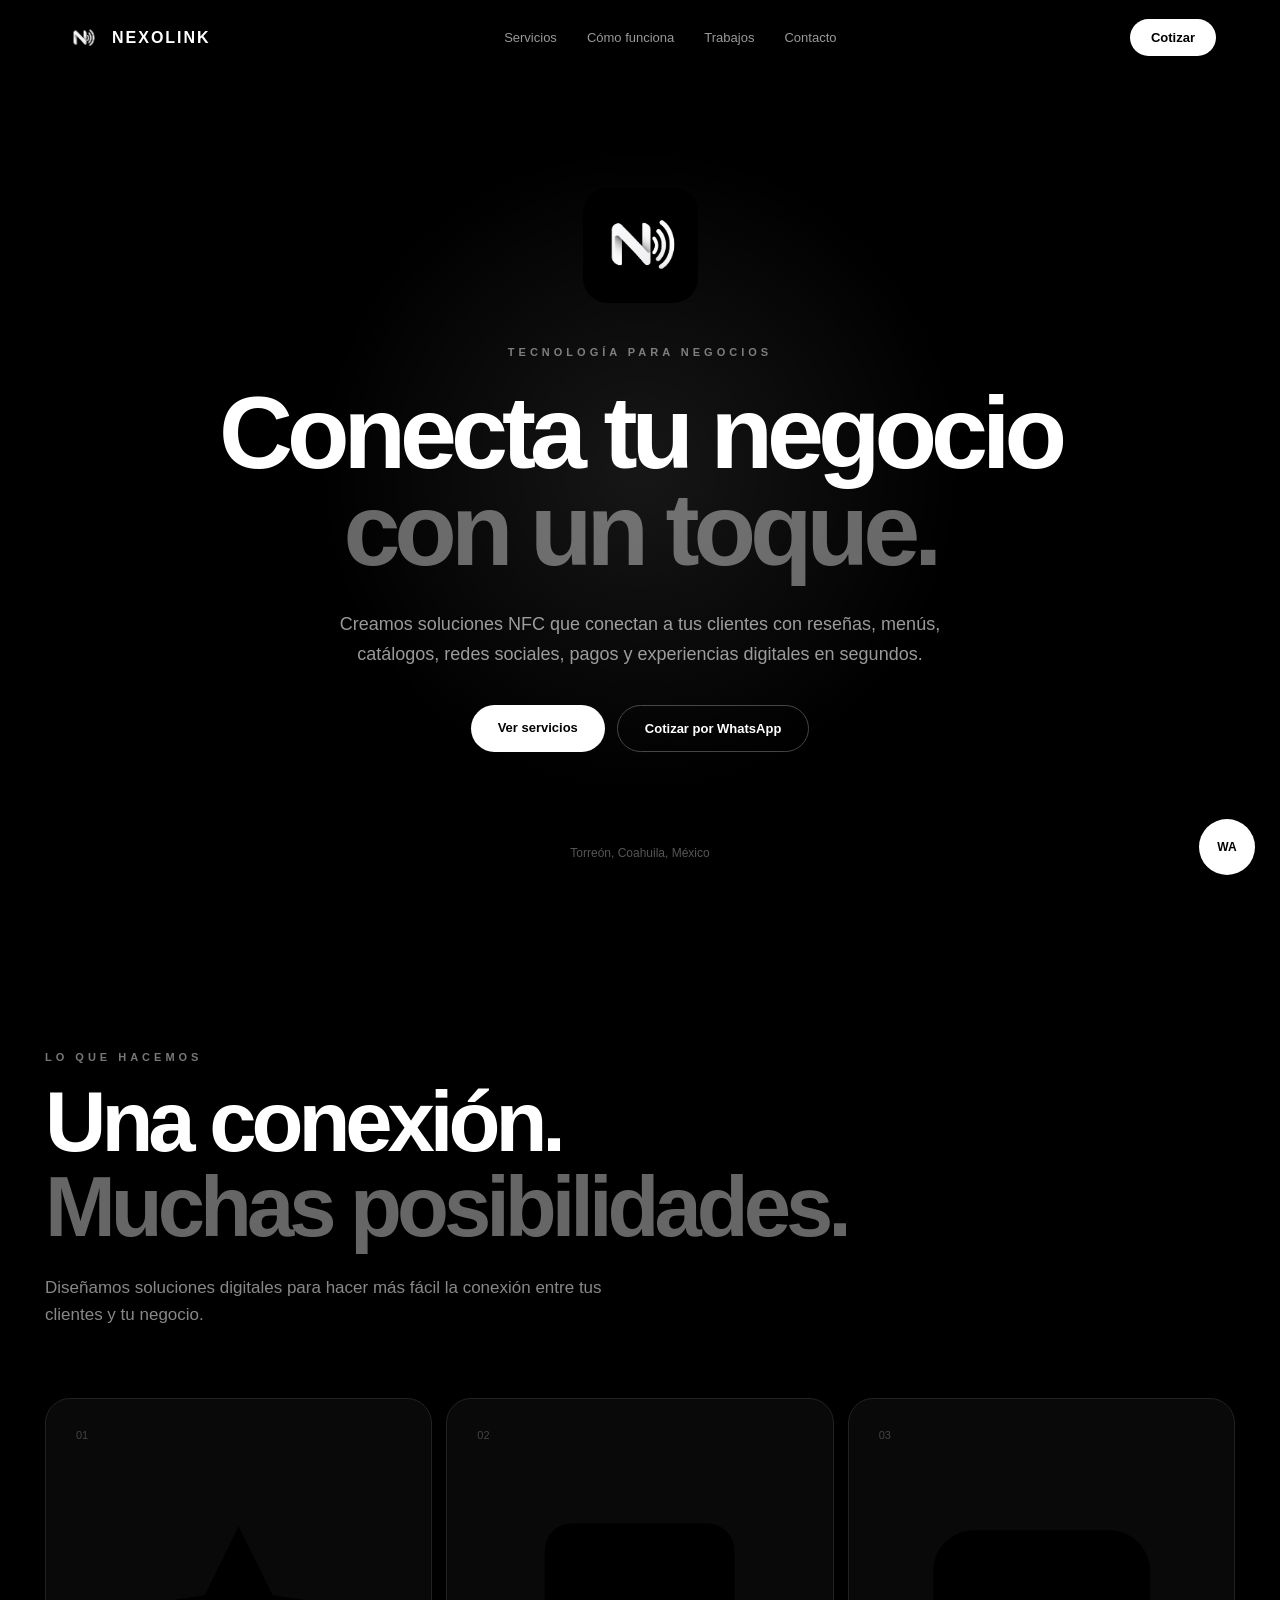
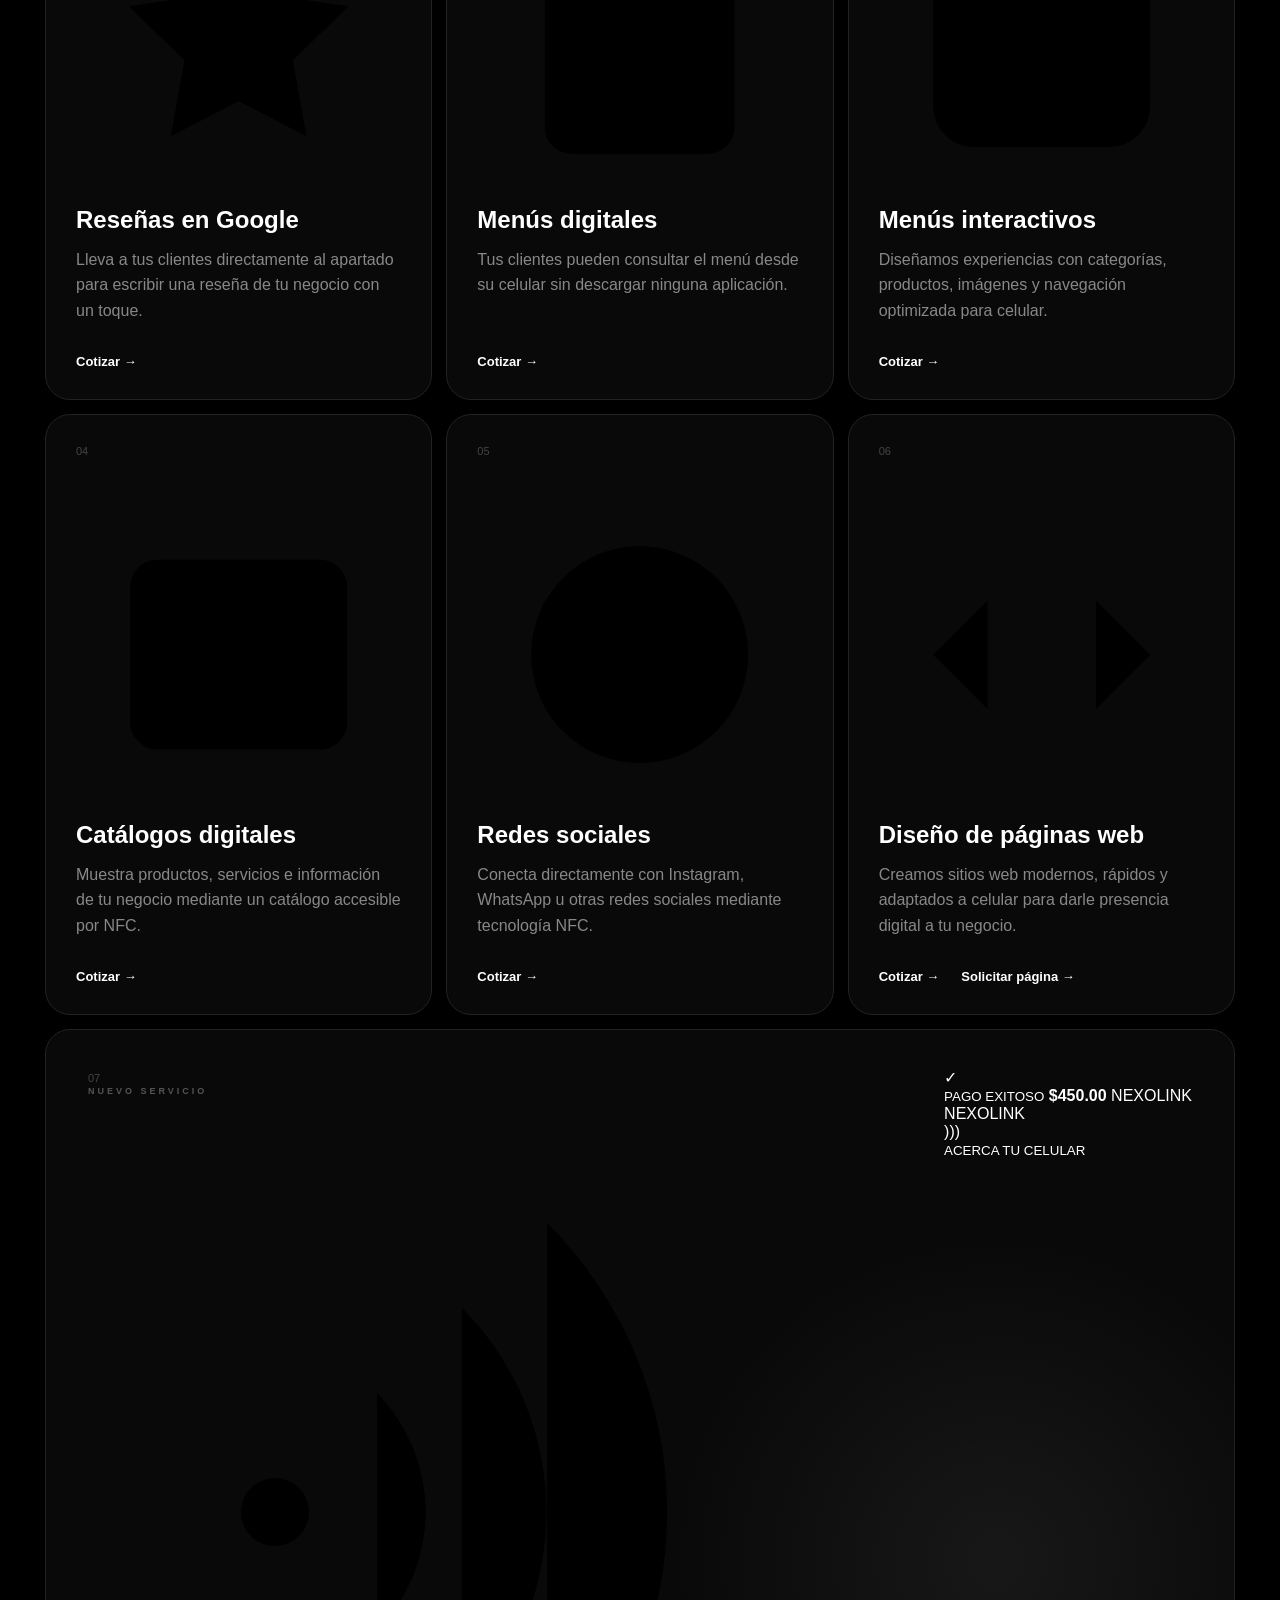
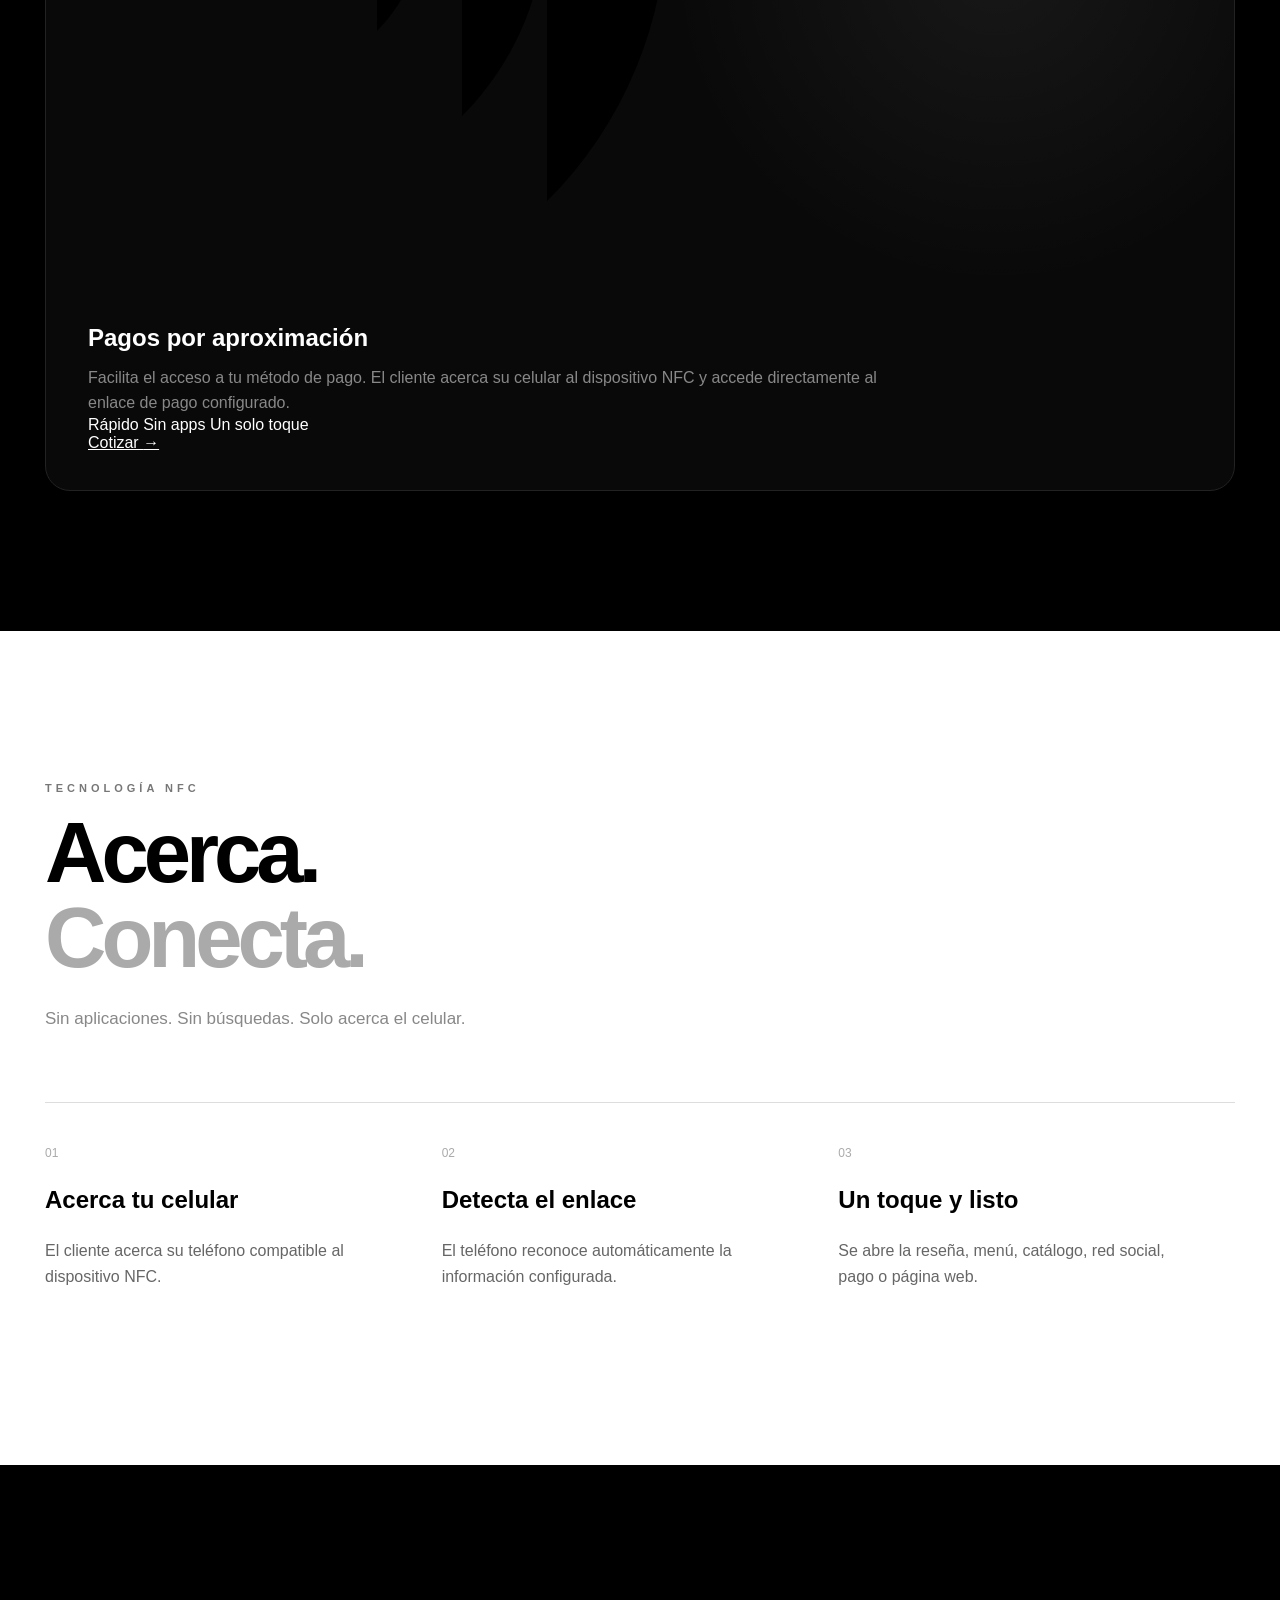
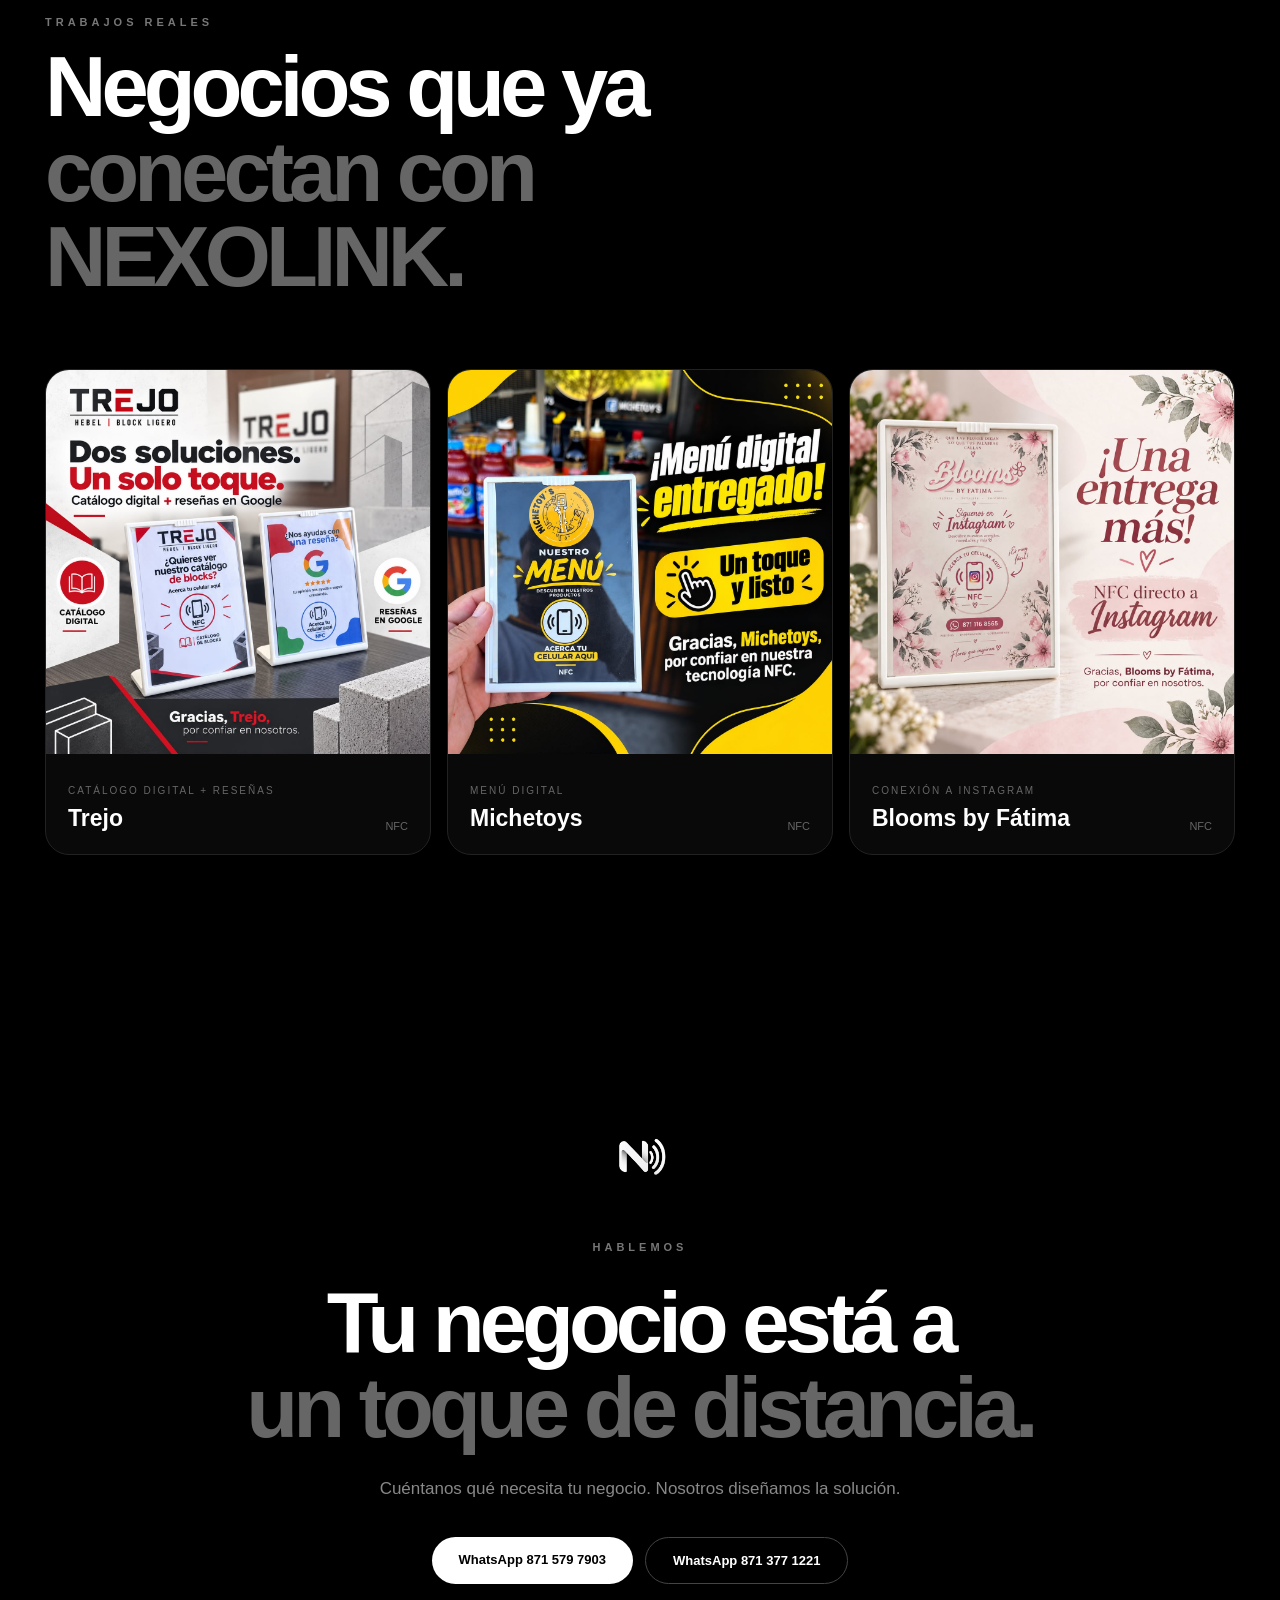
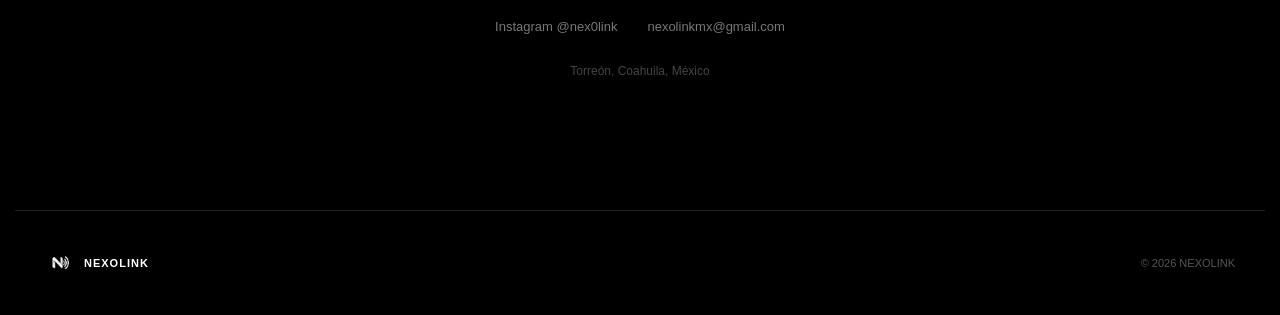
==== commit 76bcc7a3: "Update index.html" ====
--- a/index.html
+++ b/index.html
@@ -71,10 +71,7 @@
 
             <div class="hero-buttons">
 
-                <a
-                    href="#servicios"
-                    class="button white"
-                >
+                <a href="#servicios" class="button white">
                     Ver servicios
                 </a>
 
@@ -96,7 +93,7 @@
 
 
         <!-- SERVICIOS -->
-        <section id="servicios" class="section">
+        <section id="servicios" class="section services-section">
 
             <div class="section-title">
 
@@ -124,8 +121,10 @@
 
                     <span class="number">01</span>
 
-                    <div class="icon">
-                        ★
+                    <div class="service-icon">
+                        <svg viewBox="0 0 24 24" aria-hidden="true">
+                            <path d="M12 3.7l2.5 5.1 5.6.8-4.1 4 1 5.6-5-2.6-5 2.6 1-5.6-4.1-4 5.6-.8L12 3.7z"/>
+                        </svg>
                     </div>
 
                     <h3>Reseñas en Google</h3>
@@ -136,10 +135,11 @@
                     </p>
 
                     <a
+                        class="service-button"
                         href="https://wa.me/528715797903?text=Hola%20NEXOLINK%2C%20quiero%20cotizar%20NFC%20para%20rese%C3%B1as%20de%20Google."
                         target="_blank"
                     >
-                        Cotizar →
+                        Cotizar <span>→</span>
                     </a>
 
                 </article>
@@ -150,8 +150,11 @@
 
                     <span class="number">02</span>
 
-                    <div class="icon">
-                        ☰
+                    <div class="service-icon">
+                        <svg viewBox="0 0 24 24" aria-hidden="true">
+                            <rect x="5" y="3.5" width="14" height="17" rx="2"/>
+                            <path d="M8 8h8M8 12h8M8 16h5"/>
+                        </svg>
                     </div>
 
                     <h3>Menús digitales</h3>
@@ -162,10 +165,11 @@
                     </p>
 
                     <a
+                        class="service-button"
                         href="https://wa.me/528715797903?text=Hola%20NEXOLINK%2C%20quiero%20cotizar%20un%20men%C3%BA%20digital."
                         target="_blank"
                     >
-                        Cotizar →
+                        Cotizar <span>→</span>
                     </a>
 
                 </article>
@@ -176,8 +180,11 @@
 
                     <span class="number">03</span>
 
-                    <div class="icon">
-                        ◫
+                    <div class="service-icon">
+                        <svg viewBox="0 0 24 24" aria-hidden="true">
+                            <rect x="4" y="4" width="16" height="16" rx="3"/>
+                            <path d="M8 8h8M8 12h3M13 12h3M8 16h8"/>
+                        </svg>
                     </div>
 
                     <h3>Menús interactivos</h3>
@@ -188,10 +195,11 @@
                     </p>
 
                     <a
+                        class="service-button"
                         href="https://wa.me/528715797903?text=Hola%20NEXOLINK%2C%20quiero%20cotizar%20un%20men%C3%BA%20interactivo."
                         target="_blank"
                     >
-                        Cotizar →
+                        Cotizar <span>→</span>
                     </a>
 
                 </article>
@@ -202,8 +210,11 @@
 
                     <span class="number">04</span>
 
-                    <div class="icon">
-                        ▦
+                    <div class="service-icon">
+                        <svg viewBox="0 0 24 24" aria-hidden="true">
+                            <rect x="4" y="5" width="16" height="14" rx="2"/>
+                            <path d="M8 9h3v3H8zM14 9h2M14 12h2M8 15h8"/>
+                        </svg>
                     </div>
 
                     <h3>Catálogos digitales</h3>
@@ -214,10 +225,11 @@
                     </p>
 
                     <a
+                        class="service-button"
                         href="https://wa.me/528715797903?text=Hola%20NEXOLINK%2C%20quiero%20cotizar%20un%20cat%C3%A1logo%20digital."
                         target="_blank"
                     >
-                        Cotizar →
+                        Cotizar <span>→</span>
                     </a>
 
                 </article>
@@ -228,8 +240,12 @@
 
                     <span class="number">05</span>
 
-                    <div class="icon">
-                        ◎
+                    <div class="service-icon">
+                        <svg viewBox="0 0 24 24" aria-hidden="true">
+                            <circle cx="12" cy="12" r="3"/>
+                            <circle cx="12" cy="12" r="8"/>
+                            <path d="M17.7 6.3l1.4-1.4M6.3 17.7l-1.4 1.4"/>
+                        </svg>
                     </div>
 
                     <h3>Redes sociales</h3>
@@ -240,22 +256,25 @@
                     </p>
 
                     <a
+                        class="service-button"
                         href="https://wa.me/528715797903?text=Hola%20NEXOLINK%2C%20quiero%20cotizar%20NFC%20para%20redes%20sociales."
                         target="_blank"
                     >
-                        Cotizar →
+                        Cotizar <span>→</span>
                     </a>
 
                 </article>
 
 
-                <!-- 06 PÁGINAS WEB -->
+                <!-- 06 -->
                 <article class="service web-service">
 
                     <span class="number">06</span>
 
-                    <div class="icon">
-                        &lt;/&gt;
+                    <div class="service-icon">
+                        <svg viewBox="0 0 24 24" aria-hidden="true">
+                            <path d="M8 8l-4 4 4 4M16 8l4 4-4 4M14 5l-4 14"/>
+                        </svg>
                     </div>
 
                     <h3>Diseño de páginas web</h3>
@@ -268,18 +287,19 @@
                     <div class="web-actions">
 
                         <a
+                            class="service-button"
                             href="https://wa.me/528715797903?text=Hola%20NEXOLINK%2C%20quiero%20cotizar%20una%20p%C3%A1gina%20web."
                             target="_blank"
                         >
-                            Cotizar →
+                            Cotizar <span>→</span>
                         </a>
 
                         <a
+                            class="service-button secondary-button"
                             href="https://docs.google.com/forms/d/e/1FAIpQLSedJ6PVwTRiv3lm2yFphhYlXpXGBzVc2JbToDpsShz3a422fw/viewform"
                             target="_blank"
-                            class="request-link"
                         >
-                            Solicitar página →
+                            Solicitar página <span>→</span>
                         </a>
 
                     </div>
@@ -287,44 +307,89 @@
                 </article>
 
 
-                <!-- 07 PAGOS -->
+                <!-- 07 -->
                 <article class="service payment-service">
 
-                    <span class="number">07</span>
-
-                    <div class="payment-main">
-
-                        <div class="payment-icon">
-                            ≋
+                    <div class="payment-copy">
+
+                        <div class="payment-topline">
+                            <span class="number">07</span>
+                            <span class="new-service">NUEVO SERVICIO</span>
                         </div>
 
-                        <div class="payment-info">
-
-                            <span class="new-service">
-                                NUEVO SERVICIO
-                            </span>
-
-                            <h3>
-                                Pagos por aproximación
-                            </h3>
-
-                            <p>
-                                Facilita el acceso a tu método de pago.
-                                El cliente acerca su celular al dispositivo NFC
-                                y accede directamente al enlace de pago configurado.
-                            </p>
-
+                        <div class="service-icon payment-nfc-icon">
+                            <svg viewBox="0 0 24 24" aria-hidden="true">
+                                <path d="M8.5 8.5a5 5 0 010 7M11 6a8.5 8.5 0 010 12M13.5 3.5a12 12 0 010 17"/>
+                                <circle cx="5.5" cy="12" r="1"/>
+                            </svg>
                         </div>
 
-                    </div>
-
-                    <a
-                        class="payment-button"
-                        href="https://wa.me/528715797903?text=Hola%20NEXOLINK%2C%20quiero%20informaci%C3%B3n%20sobre%20pagos%20por%20aproximaci%C3%B3n%20NFC."
-                        target="_blank"
-                    >
-                        Cotizar →
-                    </a>
+                        <h3>Pagos por aproximación</h3>
+
+                        <p>
+                            Facilita el acceso a tu método de pago.
+                            El cliente acerca su celular al dispositivo NFC
+                            y accede directamente al enlace de pago configurado.
+                        </p>
+
+                        <div class="payment-benefits">
+                            <span>Rápido</span>
+                            <span>Sin apps</span>
+                            <span>Un solo toque</span>
+                        </div>
+
+                        <a
+                            class="service-button payment-cta"
+                            href="https://wa.me/528715797903?text=Hola%20NEXOLINK%2C%20quiero%20informaci%C3%B3n%20sobre%20pagos%20por%20aproximaci%C3%B3n%20NFC."
+                            target="_blank"
+                        >
+                            Cotizar <span>→</span>
+                        </a>
+
+                    </div>
+
+
+                    <div class="payment-visual" aria-hidden="true">
+
+                        <div class="nfc-rings ring-one"></div>
+                        <div class="nfc-rings ring-two"></div>
+                        <div class="nfc-rings ring-three"></div>
+
+                        <div class="phone">
+
+                            <div class="phone-speaker"></div>
+
+                            <div class="phone-screen">
+
+                                <div class="success-icon">
+                                    ✓
+                                </div>
+
+                                <small>PAGO EXITOSO</small>
+
+                                <strong>$450.00</strong>
+
+                                <span>NEXOLINK</span>
+
+                            </div>
+
+                        </div>
+
+                        <div class="nfc-card">
+
+                            <span>NEXOLINK</span>
+
+                            <div class="mini-nfc">
+                                )))
+                            </div>
+
+                            <small>
+                                ACERCA TU CELULAR
+                            </small>
+
+                        </div>
+
+                    </div>
 
                 </article>
 
@@ -363,9 +428,7 @@
 
                         <span>01</span>
 
-                        <h3>
-                            Acerca tu celular
-                        </h3>
+                        <h3>Acerca tu celular</h3>
 
                         <p>
                             El cliente acerca su teléfono compatible
@@ -379,9 +442,7 @@
 
                         <span>02</span>
 
-                        <h3>
-                            Detecta el enlace
-                        </h3>
+                        <h3>Detecta el enlace</h3>
 
                         <p>
                             El teléfono reconoce automáticamente
@@ -395,9 +456,7 @@
 
                         <span>03</span>
 
-                        <h3>
-                            Un toque y listo
-                        </h3>
+                        <h3>Un toque y listo</h3>
 
                         <p>
                             Se abre la reseña, menú, catálogo,
@@ -434,21 +493,13 @@
 
                 <article class="project">
 
-                    <img
-                        src="trejologo.jpg"
-                        alt="Trejo"
-                    >
+                    <img src="trejologo.jpg" alt="Trejo">
 
                     <div class="project-data">
 
                         <div>
-                            <small>
-                                CATÁLOGO DIGITAL + RESEÑAS
-                            </small>
-
-                            <h3>
-                                Trejo
-                            </h3>
+                            <small>CATÁLOGO DIGITAL + RESEÑAS</small>
+                            <h3>Trejo</h3>
                         </div>
 
                         <span>NFC</span>
@@ -460,21 +511,13 @@
 
                 <article class="project">
 
-                    <img
-                        src="michetoyslogo.jpg"
-                        alt="Michetoys"
-                    >
+                    <img src="michetoyslogo.jpg" alt="Michetoys">
 
                     <div class="project-data">
 
                         <div>
-                            <small>
-                                MENÚ DIGITAL
-                            </small>
-
-                            <h3>
-                                Michetoys
-                            </h3>
+                            <small>MENÚ DIGITAL</small>
+                            <h3>Michetoys</h3>
                         </div>
 
                         <span>NFC</span>
@@ -486,21 +529,13 @@
 
                 <article class="project">
 
-                    <img
-                        src="fatimabloomsfloreria.jpg"
-                        alt="Blooms by Fátima"
-                    >
+                    <img src="fatimabloomsfloreria.jpg" alt="Blooms by Fátima">
 
                     <div class="project-data">
 
                         <div>
-                            <small>
-                                CONEXIÓN A INSTAGRAM
-                            </small>
-
-                            <h3>
-                                Blooms by Fátima
-                            </h3>
+                            <small>CONEXIÓN A INSTAGRAM</small>
+                            <h3>Blooms by Fátima</h3>
                         </div>
 
                         <span>NFC</span>
@@ -591,14 +626,12 @@
             <strong>NEXOLINK</strong>
         </div>
 
-        <p>
-            © 2026 NEXOLINK
-        </p>
+        <p>© 2026 NEXOLINK</p>
 
     </footer>
 
 
-    <!-- WHATSAPP FLOTANTE -->
+    <!-- WHATSAPP -->
     <a
         class="whatsapp"
         href="https://wa.me/528715797903?text=Hola%20NEXOLINK%2C%20quiero%20informaci%C3%B3n."
@@ -609,11 +642,9 @@
     </a>
 
 
-    <!-- JS -->
     <script>
 
-        const header =
-            document.querySelector(".header");
+        const header = document.querySelector(".header");
 
         function updateHeader() {
 
@@ -627,10 +658,7 @@
 
         updateHeader();
 
-        window.addEventListener(
-            "scroll",
-            updateHeader
-        );
+        window.addEventListener("scroll", updateHeader);
 
 
         const animatedElements =
--- a/style.css
+++ b/style.css
@@ -1,15 +1,13 @@
 :root {
-    --black: #000000;
-    --white: #ffffff;
-    --gray: #888888;
+    --black: #000;
+    --white: #fff;
     --dark: #0a0a0a;
-    --border: #222222;
-}
-
-
-/* =====================================================
-   GENERAL
-===================================================== */
+    --gray: #888;
+    --border: #222;
+}
+
+
+/* GENERAL */
 
 * {
     box-sizing: border-box;
@@ -33,18 +31,12 @@
     overflow-x: hidden;
 }
 
-body.form-open {
-    overflow: hidden;
-}
-
 a {
     color: inherit;
 }
 
 
-/* =====================================================
-   HEADER
-===================================================== */
+/* HEADER */
 
 .header {
     position: fixed;
@@ -55,13 +47,13 @@
     width: 100%;
     height: 75px;
 
+    padding: 0 5%;
+
     display: flex;
 
     align-items: center;
     justify-content: space-between;
 
-    padding: 0 5%;
-
     z-index: 1000;
 
     transition: .3s;
@@ -69,7 +61,7 @@
 
 .header.scrolled {
     background:
-        rgba(0, 0, 0, .88);
+        rgba(0, 0, 0, .9);
 
     backdrop-filter:
         blur(18px);
@@ -84,8 +76,6 @@
     align-items: center;
 
     gap: 10px;
-
-    color: white;
 
     text-decoration: none;
 
@@ -116,7 +106,7 @@
 
     font-size: 13px;
 
-    transition: .25s;
+    transition: .2s;
 }
 
 .header nav a:hover {
@@ -124,7 +114,8 @@
 }
 
 .nav-button {
-    padding: 11px 21px;
+    padding:
+        11px 21px;
 
     background: white;
 
@@ -140,25 +131,23 @@
 }
 
 
-/* =====================================================
-   HERO
-===================================================== */
+/* HERO */
 
 .hero {
     min-height: 100vh;
 
     position: relative;
-
-    display: flex;
-
-    flex-direction: column;
-
-    align-items: center;
-    justify-content: center;
 
     padding:
         130px 25px
         90px;
+
+    display: flex;
+
+    flex-direction: column;
+
+    align-items: center;
+    justify-content: center;
 
     text-align: center;
 
@@ -265,22 +254,18 @@
 
     font-weight: 700;
 
-    transition: .3s;
+    transition: .25s;
 }
 
 .button:hover {
     transform:
-        translateY(-3px);
+        translateY(-2px);
 }
 
 .white {
     background: white;
 
     color: black;
-}
-
-.white:hover {
-    background: #ddd;
 }
 
 .outline {
@@ -303,9 +288,7 @@
 }
 
 
-/* =====================================================
-   SECCIONES
-===================================================== */
+/* SECCIONES */
 
 .section {
     max-width: 1250px;
@@ -358,9 +341,7 @@
 }
 
 
-/* =====================================================
-   SERVICIOS
-===================================================== */
+/* SERVICIOS */
 
 .services {
     display: grid;
@@ -372,8 +353,6 @@
 }
 
 .service {
-    position: relative;
-
     min-height: 390px;
 
     padding: 30px;
@@ -388,8 +367,6 @@
         1px solid #222;
 
     border-radius: 25px;
-
-    overflow: hidden;
 
     opacity: 0;
 
@@ -399,8 +376,8 @@
     transition:
         opacity .6s,
         transform .6s,
-        border-color .3s,
-        background .3s;
+        border-color .25s,
+        background .25s;
 }
 
 .service.visible {
@@ -411,74 +388,39 @@
 }
 
 .service:hover {
-    background: #0e0e0e;
+    background: #0d0d0d;
 
     border-color: #444;
 }
 
 .number {
-    margin-bottom: 34px;
-
-    color: #4c4c4c;
+    margin-bottom: 35px;
+
+    color: #444;
 
     font-size: 11px;
 }
 
 
-/* ICONOS */
-
-.service-icon {
-    width: 58px;
-    height: 58px;
+/* ICONOS ORIGINALES / SIMPLES */
+
+.icon {
+    height: 55px;
+
+    margin-bottom: 22px;
 
     display: flex;
 
     align-items: center;
-    justify-content: center;
-
-    margin-bottom: 23px;
-
-    background: #111;
 
     color: white;
 
-    border:
-        1px solid #333;
-
-    border-radius: 17px;
-
-    transition:
-        background .3s,
-        border-color .3s,
-        transform .3s;
-}
-
-.service:hover .service-icon {
-    background: #181818;
-
-    border-color: #666;
-
-    transform:
-        translateY(-3px);
-}
-
-.service-icon svg {
-    width: 28px;
-    height: 28px;
-
-    fill: none;
-
-    stroke: white;
-
-    stroke-width: 1.7;
-
-    stroke-linecap: round;
-
-    stroke-linejoin: round;
-}
-
-
-/* TEXTOS */
+    font-size: 31px;
+
+    font-weight: 300;
+
+    line-height: 1;
+}
 
 .service h3 {
     margin:
@@ -496,9 +438,6 @@
     line-height: 1.6;
 }
 
-
-/* ENLACES SERVICIO */
-
 .service > a {
     margin-top: auto;
 
@@ -512,91 +451,94 @@
 
     font-weight: 700;
 
-    transition: .25s;
+    transition: .2s;
 }
 
 .service > a:hover {
     color: #aaa;
-
-    transform:
-        translateX(3px);
-}
-
-
-/* SOLICITAR PÁGINA */
-
-.service-action {
-    width: fit-content;
-
+}
+
+
+/* PÁGINAS WEB */
+
+.web-actions {
     margin-top: auto;
 
-    padding:
-        30px 0
-        0;
-
-    background: transparent;
+    padding-top: 30px;
+
+    display: flex;
+
+    align-items: center;
+
+    gap: 22px;
+}
+
+.web-actions a {
+    position: relative;
 
     color: white;
 
-    border: 0;
-
-    outline: 0;
-
-    font-family: inherit;
+    text-decoration: none;
 
     font-size: 13px;
 
     font-weight: 700;
 
-    cursor: pointer;
-
-    appearance: none;
-
-    -webkit-appearance: none;
-
-    transition: .25s;
-}
-
-.service-action:hover {
+    transition: .2s;
+}
+
+.web-actions a:hover {
     color: #aaa;
-
-    transform:
-        translateX(3px);
-}
-
-
-/* =====================================================
-   SERVICIO 07 — PAGOS
-===================================================== */
+}
+
+.web-actions .request-link {
+    color: #999;
+}
+
+.web-actions .request-link::before {
+    content: "";
+
+    position: absolute;
+
+    left: -11px;
+    top: 1px;
+
+    width: 1px;
+    height: 14px;
+
+    background: #333;
+}
+
+.web-actions .request-link:hover {
+    color: white;
+}
+
+
+/* PAGOS */
 
 .payment-service {
     grid-column:
         1 / -1;
 
-    min-height: 260px;
+    min-height: 250px;
 
     display: grid;
 
     grid-template-columns:
-        90px
-        minmax(0, 1fr)
-        auto;
+        1fr auto;
 
     grid-template-rows:
-        auto
-        1fr;
-
-    column-gap: 30px;
-
-    align-items: center;
+        auto 1fr;
+
+    column-gap: 40px;
 
     padding:
         38px 42px;
 
     background:
         radial-gradient(
-            circle at 85% 50%,
-            rgba(255,255,255,.07),
+            circle at 80% 50%,
+            rgba(255,255,255,.06),
             transparent 30%
         ),
         #090909;
@@ -606,92 +548,78 @@
     grid-column:
         1 / -1;
 
-    margin-bottom: 20px;
+    margin-bottom: 22px;
+}
+
+.payment-main {
+    display: flex;
+
+    align-items: center;
+
+    gap: 30px;
 }
 
 .payment-icon {
-    grid-column: 1;
-
-    grid-row: 2;
-
     width: 72px;
     height: 72px;
 
+    flex-shrink: 0;
+
     display: flex;
 
     align-items: center;
     justify-content: center;
 
-    background: white;
-
-    color: black;
+    border:
+        1px solid #333;
 
     border-radius: 22px;
-}
-
-.payment-icon svg {
-    width: 35px;
-    height: 35px;
-
-    fill: none;
-
-    stroke: currentColor;
-
-    stroke-width: 1.6;
-
-    stroke-linecap: round;
-
-    stroke-linejoin: round;
-}
-
-.payment-content {
-    grid-column: 2;
-
-    grid-row: 2;
-}
-
-.payment-label {
-    margin:
-        0 0
-        9px !important;
-
-    color: #555 !important;
-
-    font-size: 10px;
+
+    font-size: 40px;
+
+    font-weight: 300;
+}
+
+.payment-info {
+    max-width: 680px;
+}
+
+.new-service {
+    display: block;
+
+    margin-bottom: 8px;
+
+    color: #555;
+
+    font-size: 9px;
 
     font-weight: 700;
 
     letter-spacing: 3px;
 }
 
-.payment-content h3 {
+.payment-info h3 {
     margin:
         0 0
         10px;
 
     font-size:
         clamp(
-            28px,
+            27px,
             4vw,
-            42px
+            40px
         );
 
-    letter-spacing: -1.5px;
-}
-
-.payment-content > p:last-child {
-    max-width: 620px;
+    letter-spacing: -1px;
 }
 
 .payment-button {
-    grid-column: 3;
-
-    grid-row: 2;
+    align-self: center;
 
     margin: 0 !important;
 
     padding:
-        15px 25px !important;
+        14px 24px !important;
 
     background: white;
 
@@ -709,9 +637,7 @@
 }
 
 
-/* =====================================================
-   CÓMO FUNCIONA
-===================================================== */
+/* CÓMO FUNCIONA */
 
 .how {
     background: white;
@@ -781,9 +707,7 @@
 }
 
 
-/* =====================================================
-   PROYECTOS
-===================================================== */
+/* PROYECTOS */
 
 .projects {
     display: grid;
@@ -872,9 +796,7 @@
 }
 
 
-/* =====================================================
-   CONTACTO
-===================================================== */
+/* CONTACTO */
 
 .contact {
     min-height: 85vh;
@@ -907,8 +829,7 @@
     max-width: 900px;
 }
 
-.contact >
-p:not(.etiqueta):not(.contact-location) {
+.contact > p:not(.etiqueta):not(.contact-location) {
     max-width: 560px;
 
     margin:
@@ -941,7 +862,7 @@
 
     font-size: 13px;
 
-    transition: .25s;
+    transition: .2s;
 }
 
 .social-links a:hover {
@@ -957,9 +878,7 @@
 }
 
 
-/* =====================================================
-   FOOTER
-===================================================== */
+/* FOOTER */
 
 footer {
     max-width: 1250px;
@@ -1006,9 +925,7 @@
 }
 
 
-/* =====================================================
-   WHATSAPP
-===================================================== */
+/* WHATSAPP */
 
 .whatsapp {
     position: fixed;
@@ -1042,7 +959,7 @@
         0 10px 40px
         rgba(0,0,0,.5);
 
-    transition: .25s;
+    transition: .2s;
 }
 
 .whatsapp:hover {
@@ -1051,453 +968,7 @@
 }
 
 
-/* =====================================================
-   FORMULARIO
-===================================================== */
-
-.form-overlay {
-    position: fixed;
-
-    inset: 0;
-
-    z-index: 10000;
-
-    padding:
-        35px 20px;
-
-    display: flex;
-
-    justify-content: center;
-
-    align-items: flex-start;
-
-    overflow-y: auto;
-
-    background:
-        rgba(0,0,0,.92);
-
-    backdrop-filter:
-        blur(16px);
-
-    opacity: 0;
-
-    visibility: hidden;
-
-    pointer-events: none;
-
-    transition:
-        opacity .3s,
-        visibility .3s;
-}
-
-.form-overlay.active {
-    opacity: 1;
-
-    visibility: visible;
-
-    pointer-events: auto;
-}
-
-.form-window {
-    position: relative;
-
-    width:
-        min(
-            920px,
-            100%
-        );
-
-    padding:
-        70px;
-
-    background: #080808;
-
-    border:
-        1px solid #292929;
-
-    border-radius: 30px;
-
-    box-shadow:
-        0 40px 120px
-        rgba(0,0,0,.9);
-
-    transform:
-        translateY(20px);
-
-    transition: .3s;
-}
-
-.form-overlay.active
-.form-window {
-    transform:
-        translateY(0);
-}
-
-.form-close {
-    position: absolute;
-
-    top: 22px;
-    right: 22px;
-
-    width: 44px;
-    height: 44px;
-
-    display: flex;
-
-    align-items: center;
-    justify-content: center;
-
-    padding: 0;
-
-    background: #151515;
-
-    color: white;
-
-    border:
-        1px solid #333;
-
-    border-radius: 50%;
-
-    font-size: 27px;
-
-    line-height: 1;
-
-    cursor: pointer;
-
-    transition: .25s;
-}
-
-.form-close:hover {
-    background: white;
-
-    color: black;
-}
-
-
-/* CABECERA FORM */
-
-.form-heading {
-    max-width: 700px;
-
-    margin-bottom: 60px;
-}
-
-.form-heading h2 {
-    margin:
-        15px 0
-        22px;
-
-    font-size:
-        clamp(
-            48px,
-            7vw,
-            75px
-        );
-
-    line-height: .95;
-
-    letter-spacing: -4px;
-}
-
-.form-heading h2 span {
-    display: block;
-
-    color: #666;
-}
-
-.form-heading >
-p:last-child {
-    max-width: 580px;
-
-    color: #888;
-
-    font-size: 16px;
-
-    line-height: 1.7;
-}
-
-
-/* BLOQUES */
-
-.form-section {
-    margin-bottom: 20px;
-
-    padding: 35px;
-
-    background: #0d0d0d;
-
-    border:
-        1px solid #222;
-
-    border-radius: 22px;
-}
-
-.form-number {
-    display: block;
-
-    margin-bottom: 15px;
-
-    color: #555;
-
-    font-size: 11px;
-
-    letter-spacing: 3px;
-}
-
-.form-section h3 {
-    margin:
-        0 0
-        35px;
-
-    color: white;
-
-    font-size: 27px;
-}
-
-
-/* CAMPOS */
-
-.form-field {
-    display: block;
-
-    margin-bottom: 30px;
-
-    color: #ddd;
-
-    font-size: 14px;
-
-    font-weight: 700;
-
-    line-height: 1.5;
-}
-
-.form-field:last-child {
-    margin-bottom: 0;
-}
-
-.form-field > span {
-    display: block;
-}
-
-.form-field input,
-.form-field textarea,
-.form-field select {
-    width: 100%;
-
-    margin-top: 11px;
-
-    padding:
-        16px 17px;
-
-    background: #050505;
-
-    color: white;
-
-    border:
-        1px solid #292929;
-
-    border-radius: 12px;
-
-    outline: none;
-
-    font-family: inherit;
-
-    font-size: 14px;
-
-    transition: .25s;
-}
-
-.form-field input:focus,
-.form-field textarea:focus,
-.form-field select:focus {
-    border-color: #777;
-
-    background: #090909;
-}
-
-.form-field textarea {
-    resize: vertical;
-}
-
-.form-field select {
-    cursor: pointer;
-}
-
-.form-field option {
-    background: #111;
-
-    color: white;
-}
-
-.form-field small {
-    display: block;
-
-    margin-top: 9px;
-
-    color: #666;
-
-    font-size: 11px;
-
-    font-weight: normal;
-
-    line-height: 1.5;
-}
-
-
-/* FIELDSETS */
-
-.form-section fieldset {
-    margin:
-        0 0
-        30px;
-
-    padding: 0;
-
-    border: 0;
-}
-
-.form-section legend {
-    margin-bottom: 14px;
-
-    color: #ddd;
-
-    font-size: 14px;
-
-    font-weight: 700;
-
-    line-height: 1.5;
-}
-
-
-/* OPCIONES */
-
-.choices {
-    display: grid;
-
-    grid-template-columns: 1fr;
-
-    gap: 8px;
-}
-
-.choices-grid {
-    grid-template-columns:
-        repeat(2, 1fr);
-}
-
-.choices label {
-    min-height: 50px;
-
-    display: flex;
-
-    align-items: center;
-
-    gap: 11px;
-
-    padding:
-        12px 14px;
-
-    background: #070707;
-
-    border:
-        1px solid #222;
-
-    border-radius: 11px;
-
-    color: #aaa;
-
-    font-size: 13px;
-
-    cursor: pointer;
-
-    transition: .2s;
-}
-
-.choices label:hover {
-    background: #111;
-
-    border-color: #444;
-
-    color: white;
-}
-
-.choices input {
-    flex-shrink: 0;
-
-    accent-color: white;
-}
-
-
-/* ENVIAR */
-
-.form-submit {
-    padding:
-        35px 5px
-        5px;
-
-    text-align: center;
-}
-
-.form-submit > p {
-    max-width: 500px;
-
-    margin:
-        0 auto
-        22px;
-
-    color: #666;
-
-    font-size: 12px;
-
-    line-height: 1.6;
-}
-
-.form-submit button {
-    width: 100%;
-
-    padding:
-        19px 25px;
-
-    display: flex;
-
-    align-items: center;
-
-    justify-content:
-        space-between;
-
-    background: white;
-
-    color: black;
-
-    border: 0;
-
-    border-radius: 100px;
-
-    font-family: inherit;
-
-    font-size: 14px;
-
-    font-weight: 800;
-
-    cursor: pointer;
-
-    transition: .25s;
-}
-
-.form-submit button:hover {
-    background: #ddd;
-
-    transform:
-        translateY(-2px);
-}
-
-.form-submit button span {
-    font-size: 20px;
-}
-
-
-/* =====================================================
-   TABLET
-===================================================== */
+/* TABLET */
 
 @media (max-width: 900px) {
 
@@ -1521,39 +992,13 @@
         grid-column:
             1 / -1;
 
-        grid-template-columns:
-            75px
-            1fr;
-
-        grid-template-rows:
-            auto
-            auto
-            auto;
-
-        padding: 35px;
-    }
-
-    .payment-icon {
-        grid-column: 1;
-
-        grid-row: 2;
-    }
-
-    .payment-content {
-        grid-column: 2;
-
-        grid-row: 2;
+        grid-template-columns: 1fr;
+
+        gap: 25px;
     }
 
     .payment-button {
-        grid-column: 2;
-
-        grid-row: 3;
-
-        width: fit-content;
-
-        margin-top:
-            25px !important;
+        justify-self: start;
     }
 
     .projects {
@@ -1564,23 +1009,10 @@
         grid-template-columns: 1fr;
     }
 
-    .steps article {
-        border-bottom:
-            1px solid #ddd;
-    }
-
-    .form-window {
-        padding:
-            70px 35px
-            45px;
-    }
-
-}
-
-
-/* =====================================================
-   CELULAR
-===================================================== */
+}
+
+
+/* CELULAR */
 
 @media (max-width: 600px) {
 
@@ -1629,52 +1061,41 @@
         min-height: 365px;
     }
 
-
-    /* PAGOS EN CELULAR */
+    .web-actions {
+        gap: 18px;
+
+        flex-wrap: wrap;
+    }
 
     .payment-service {
-        grid-column: auto;
-
-        min-height: 420px;
+        min-height: 400px;
 
         display: flex;
 
         flex-direction: column;
 
+        padding: 30px;
+    }
+
+    .payment-main {
+        flex-direction: column;
+
         align-items: flex-start;
 
-        padding: 30px;
-    }
-
-    .payment-service .number {
-        margin-bottom: 34px;
+        gap: 22px;
     }
 
     .payment-icon {
         width: 62px;
         height: 62px;
-
-        margin-bottom: 23px;
-
-        border-radius: 18px;
-    }
-
-    .payment-content h3 {
-        font-size: 27px;
     }
 
     .payment-button {
-        width: fit-content;
-
         margin-top:
             auto !important;
 
-        padding:
-            14px 22px !important;
-    }
-
-
-    /* FOOTER */
+        width: fit-content;
+    }
 
     footer {
         flex-direction: column;
@@ -1686,59 +1107,7 @@
 
     .whatsapp {
         right: 18px;
-
         bottom: 18px;
     }
 
-
-    /* FORMULARIO */
-
-    .form-overlay {
-        padding: 0;
-    }
-
-    .form-window {
-        min-height: 100vh;
-
-        padding:
-            85px 18px
-            40px;
-
-        border: 0;
-
-        border-radius: 0;
-    }
-
-    .form-close {
-        position: fixed;
-
-        top: 18px;
-        right: 18px;
-
-        z-index: 20;
-    }
-
-    .form-heading {
-        margin-bottom: 45px;
-    }
-
-    .form-heading h2 {
-        font-size: 48px;
-
-        letter-spacing: -3px;
-    }
-
-    .form-section {
-        padding:
-            25px 18px;
-    }
-
-    .form-section h3 {
-        font-size: 23px;
-    }
-
-    .choices-grid {
-        grid-template-columns: 1fr;
-    }
-
-}
+}
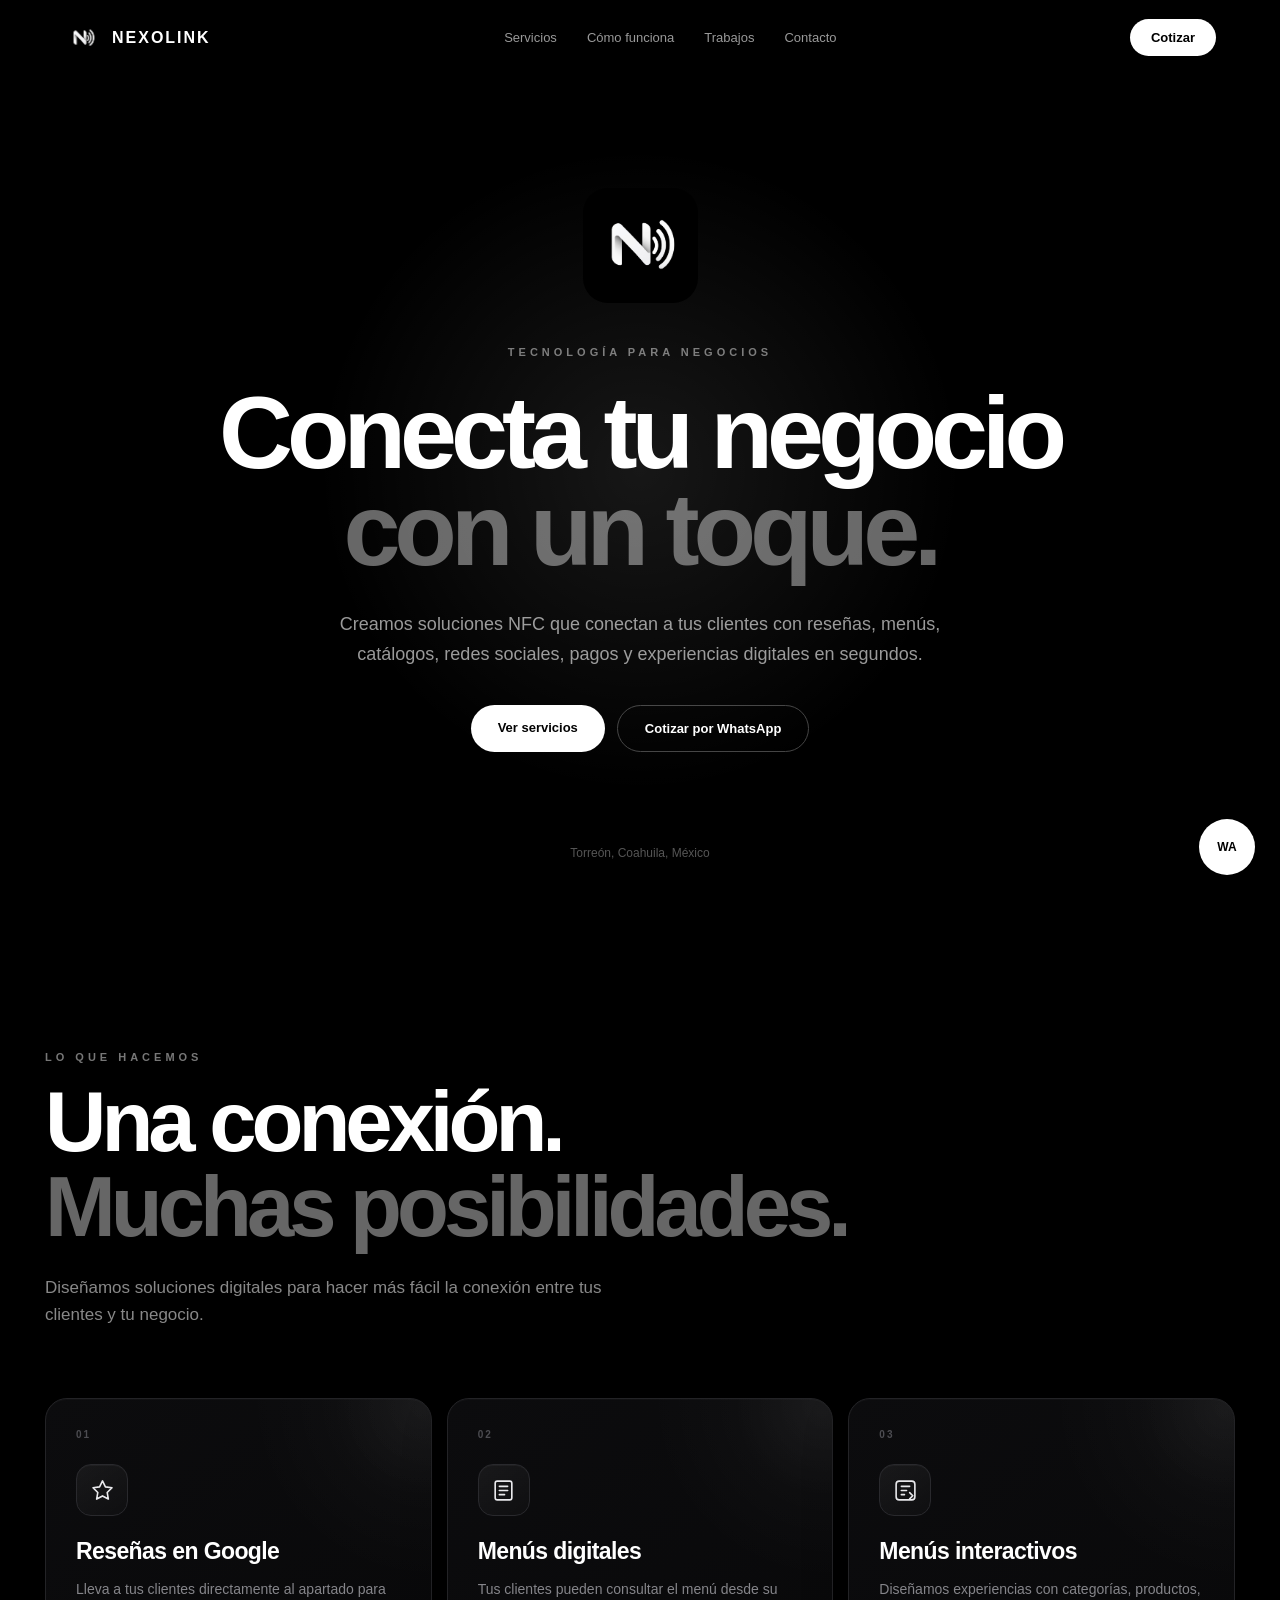
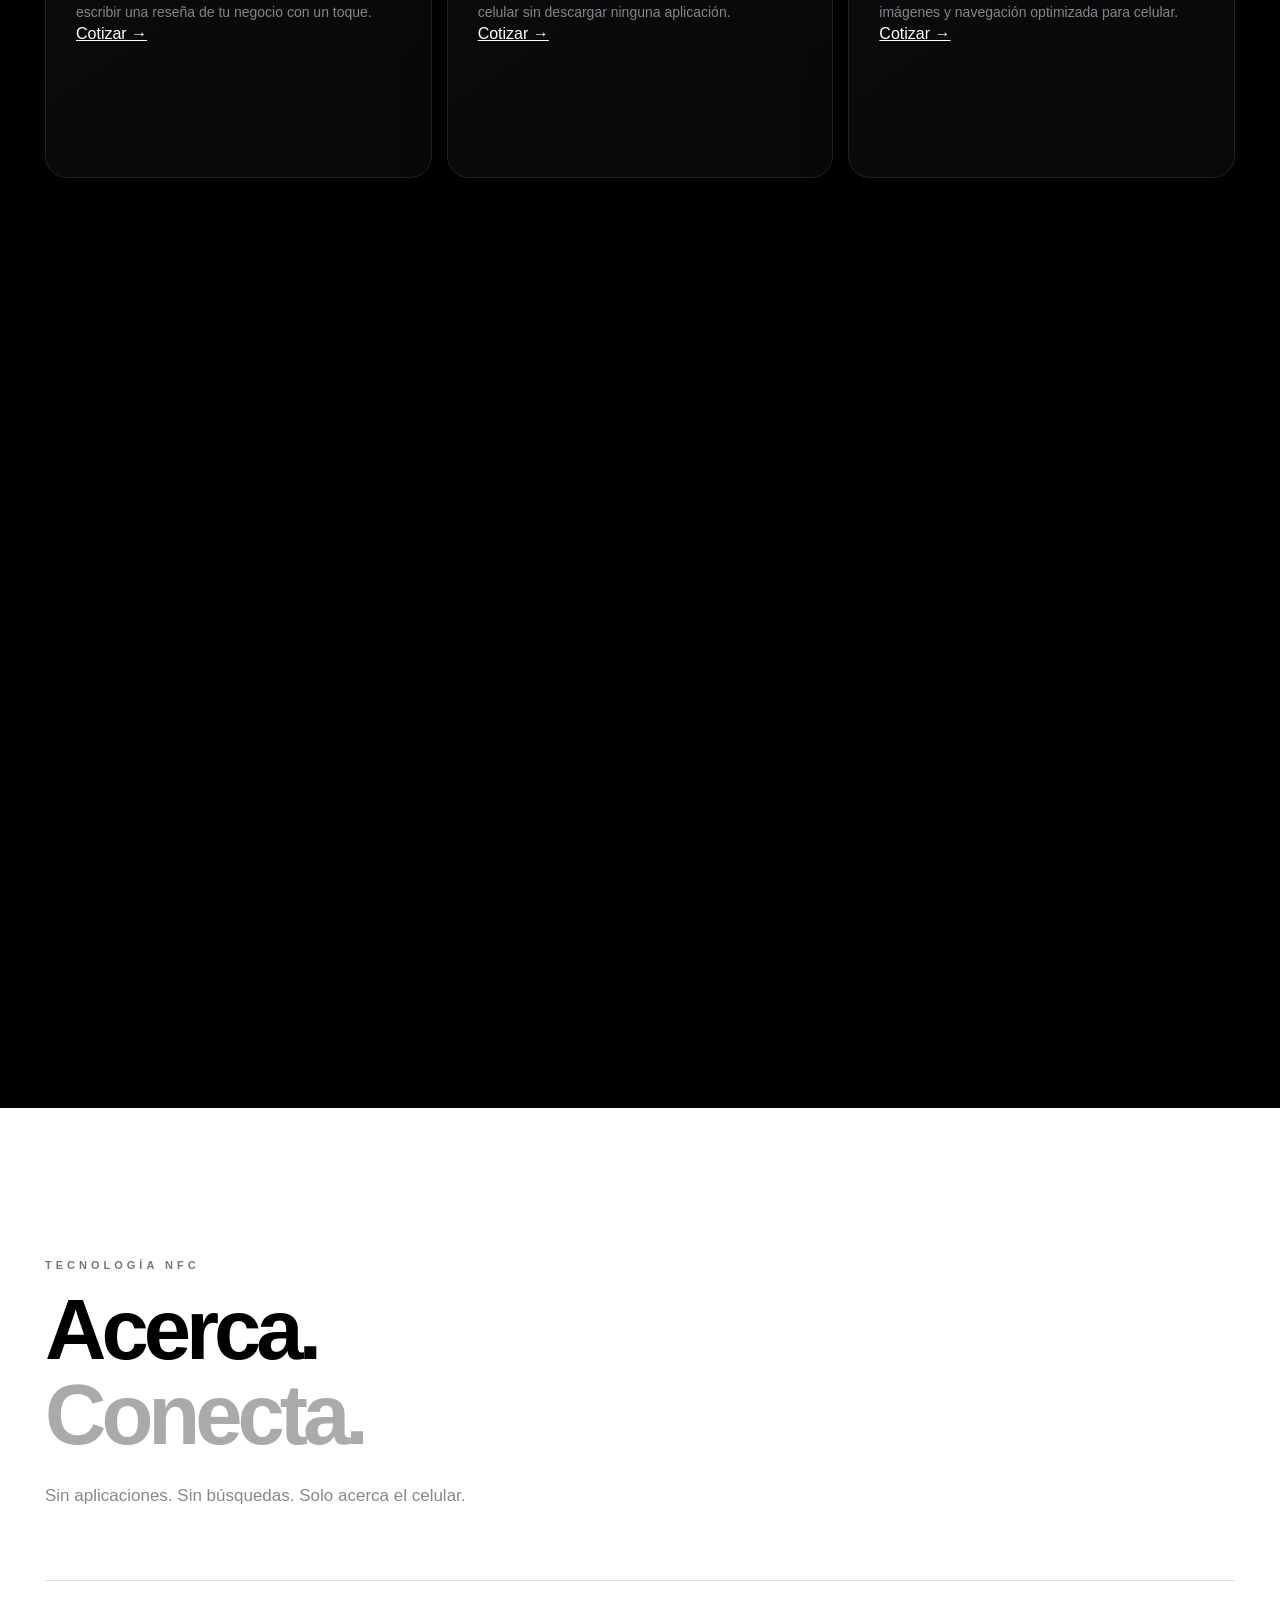
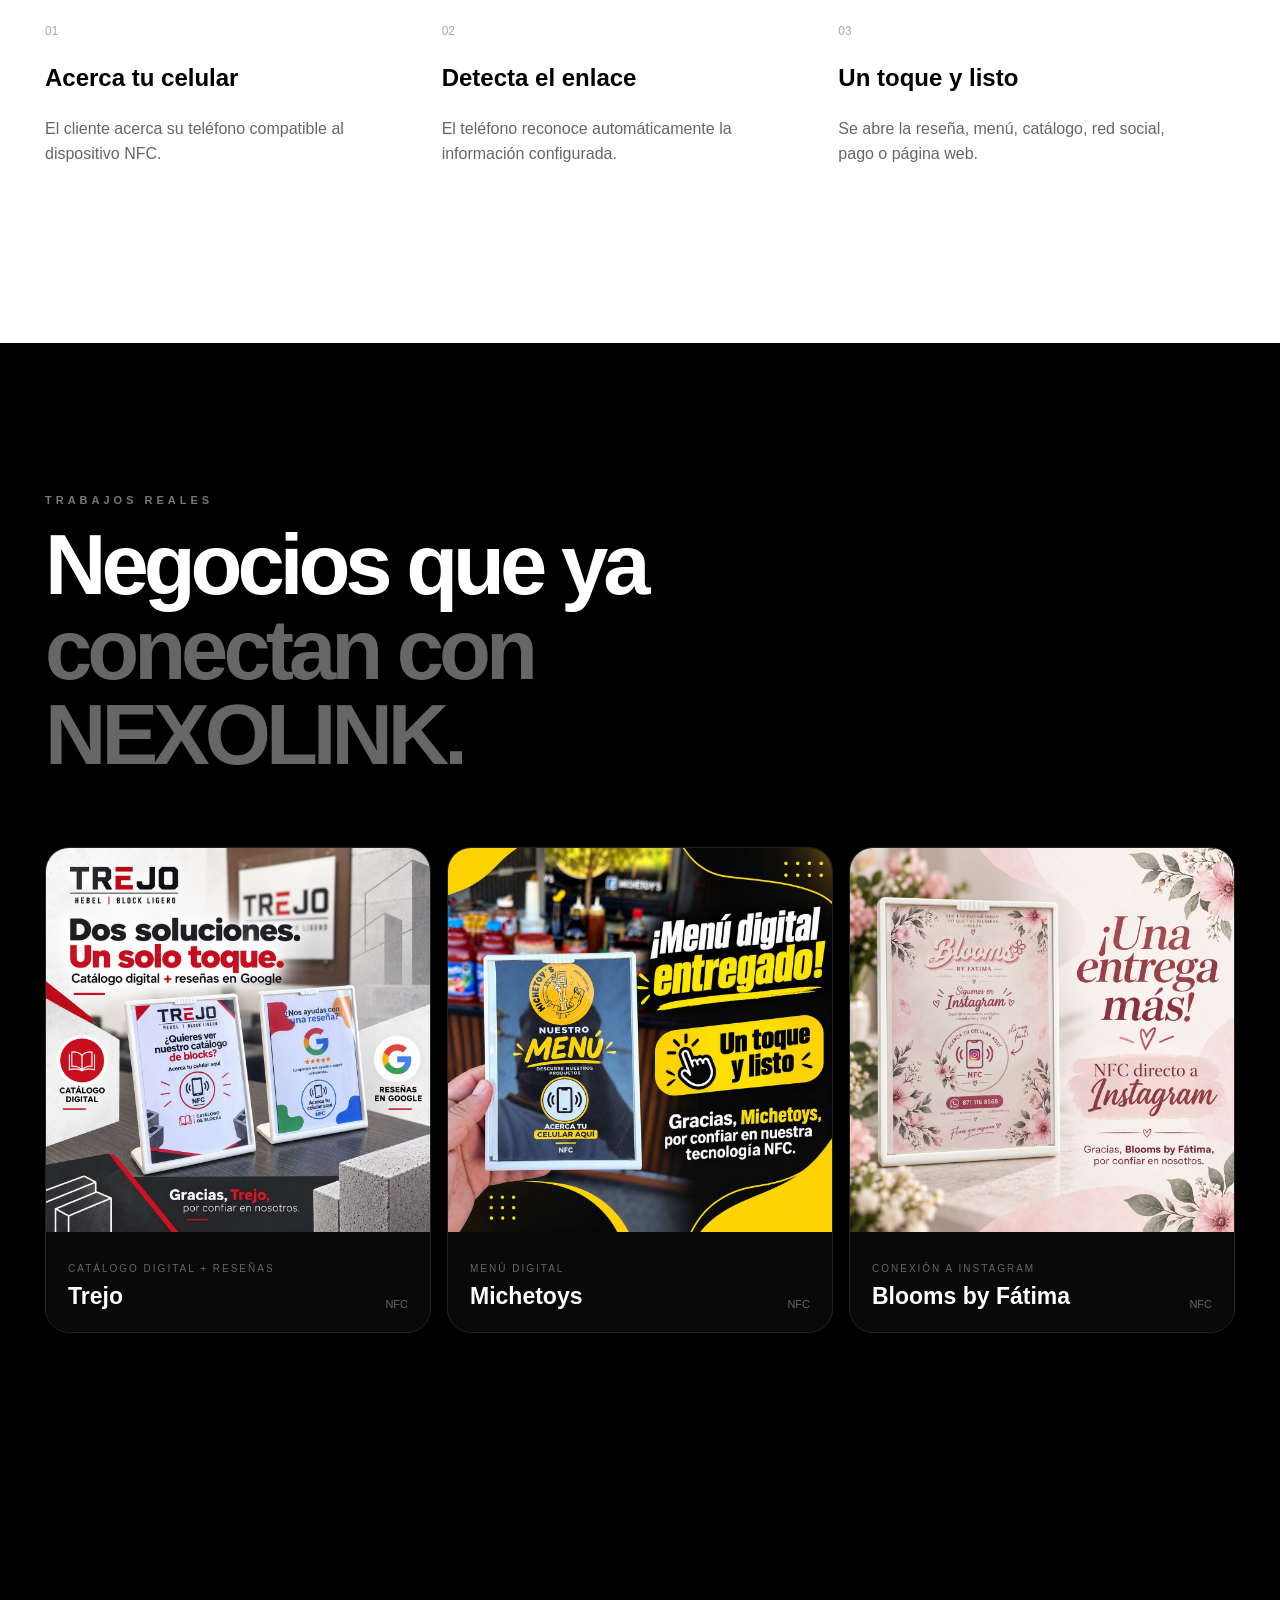
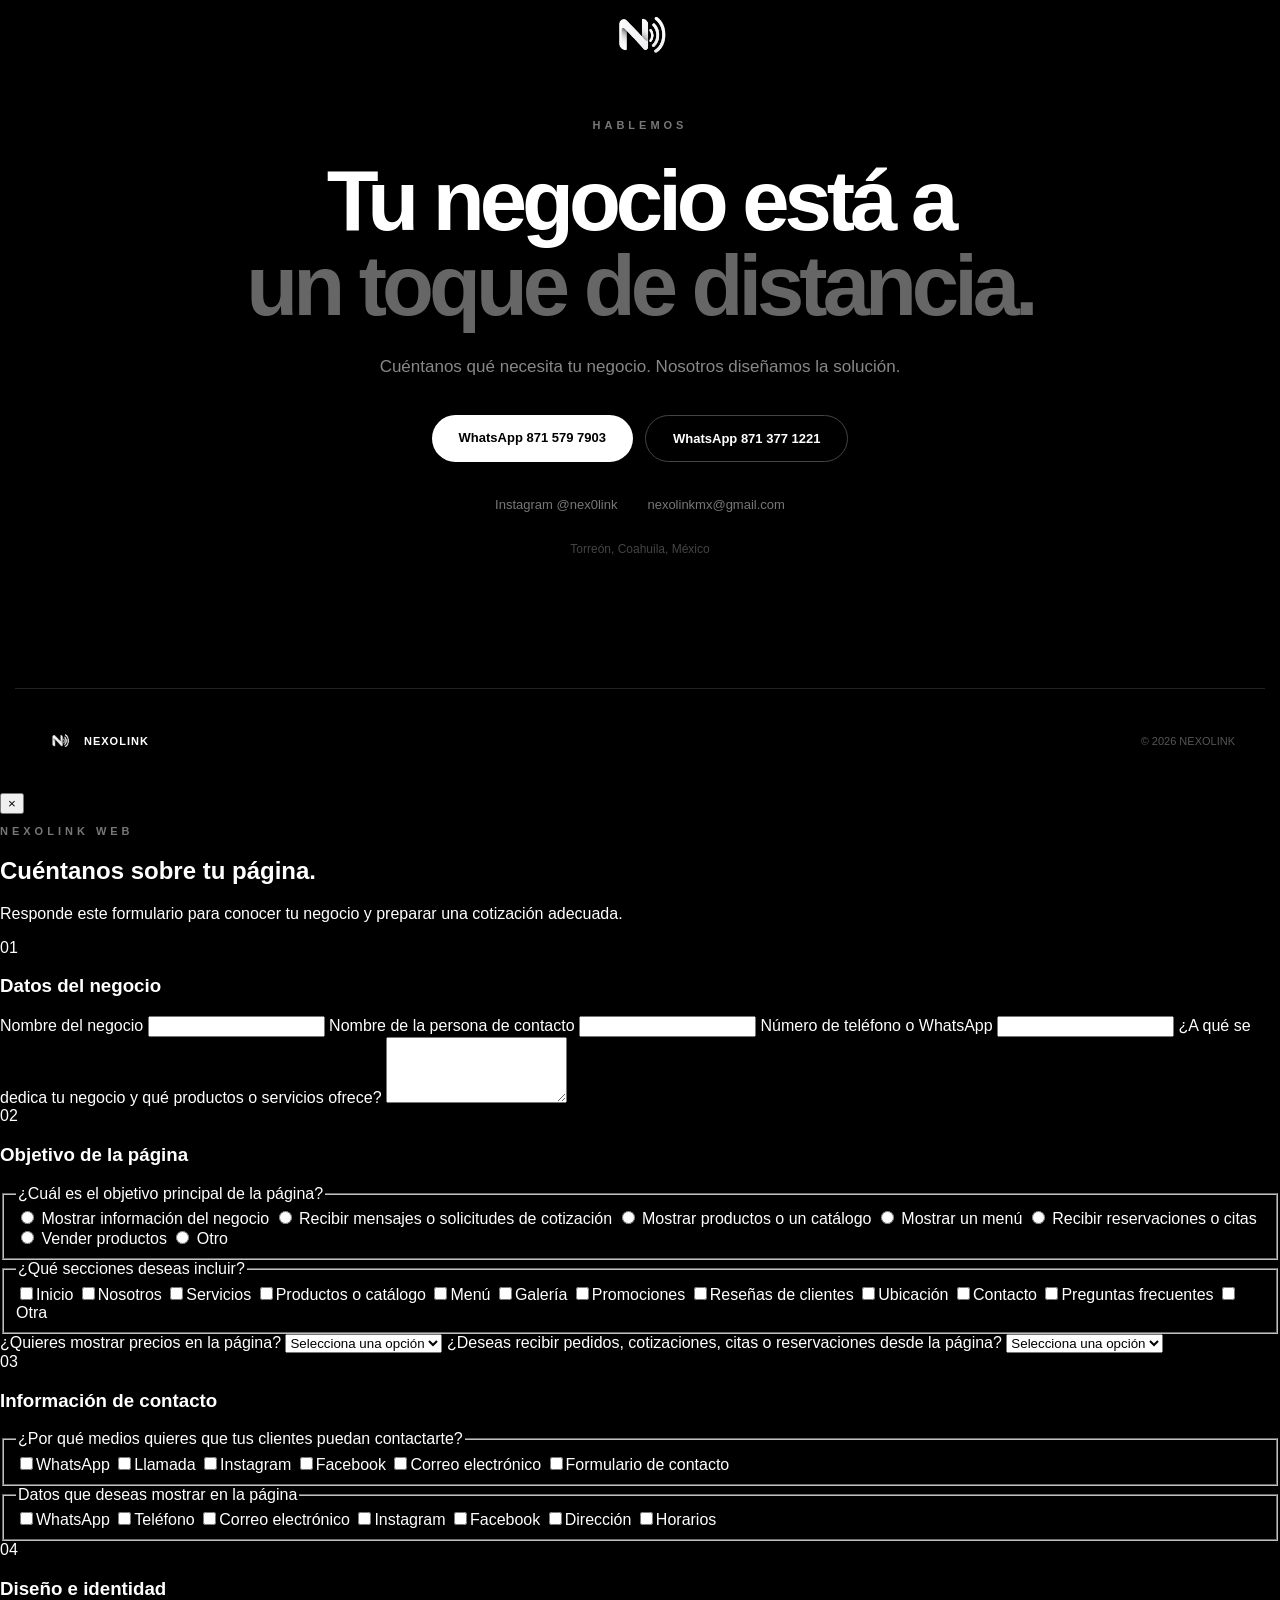
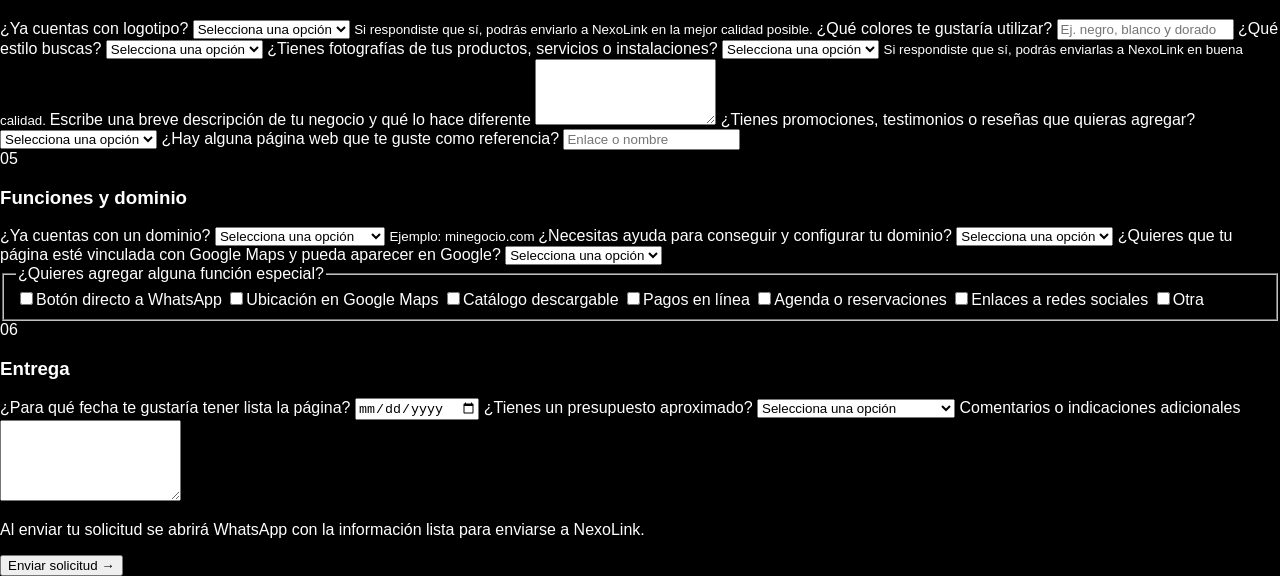
==== commit 6e1a82d4: "Update index.html" ====
--- a/index.html
+++ b/index.html
@@ -7,19 +7,24 @@
 
     <title>NEXOLINK | Conecta tu negocio con un toque</title>
 
-    <meta name="description"
-        content="Soluciones NFC para reseñas, menús digitales, catálogos, redes sociales, pagos por aproximación y páginas web.">
+    <meta
+        name="description"
+        content="Soluciones NFC, reseñas de Google, menús digitales, catálogos, pagos por aproximación y diseño web."
+    >
 
     <link rel="stylesheet" href="style.css">
 </head>
 
 <body>
 
-    <!-- HEADER -->
+    <!-- =========================
+         NAVEGACIÓN
+    ========================== -->
+
     <header class="header">
 
         <a href="#inicio" class="brand">
-            <img src="logo.jpg" alt="NEXOLINK">
+            <img src="logo.jpg" alt="Logo NEXOLINK">
             <span>NEXOLINK</span>
         </a>
 
@@ -32,7 +37,7 @@
 
         <a
             class="nav-button"
-            href="https://wa.me/528715797903?text=Hola%20NEXOLINK%2C%20quiero%20una%20cotizaci%C3%B3n."
+            href="https://wa.me/528715797903?text=Hola%20NEXOLINK%2C%20quiero%20cotizar%20una%20soluci%C3%B3n%20para%20mi%20negocio."
             target="_blank"
         >
             Cotizar
@@ -43,7 +48,10 @@
 
     <main>
 
-        <!-- HERO -->
+        <!-- =========================
+             INICIO
+        ========================== -->
+
         <section id="inicio" class="hero">
 
             <div class="glow"></div>
@@ -51,7 +59,7 @@
             <img
                 src="logo.jpg"
                 class="hero-logo"
-                alt="Logo NEXOLINK"
+                alt="Logo de NEXOLINK"
             >
 
             <p class="etiqueta">
@@ -71,7 +79,10 @@
 
             <div class="hero-buttons">
 
-                <a href="#servicios" class="button white">
+                <a
+                    href="#servicios"
+                    class="button white"
+                >
                     Ver servicios
                 </a>
 
@@ -92,8 +103,11 @@
         </section>
 
 
-        <!-- SERVICIOS -->
-        <section id="servicios" class="section services-section">
+        <!-- =========================
+             SERVICIOS
+        ========================== -->
+
+        <section id="servicios" class="section">
 
             <div class="section-title">
 
@@ -116,15 +130,18 @@
 
             <div class="services">
 
-                <!-- 01 -->
+                <!-- 01 RESEÑAS -->
+
                 <article class="service">
 
                     <span class="number">01</span>
 
                     <div class="service-icon">
-                        <svg viewBox="0 0 24 24" aria-hidden="true">
-                            <path d="M12 3.7l2.5 5.1 5.6.8-4.1 4 1 5.6-5-2.6-5 2.6 1-5.6-4.1-4 5.6-.8L12 3.7z"/>
+
+                        <svg viewBox="0 0 24 24">
+                            <path d="M12 2.8l2.8 5.7 6.3.9-4.6 4.5 1.1 6.3L12 17.2l-5.6 3 1.1-6.3-4.6-4.5 6.3-.9L12 2.8z"/>
                         </svg>
+
                     </div>
 
                     <h3>Reseñas en Google</h3>
@@ -135,26 +152,28 @@
                     </p>
 
                     <a
-                        class="service-button"
                         href="https://wa.me/528715797903?text=Hola%20NEXOLINK%2C%20quiero%20cotizar%20NFC%20para%20rese%C3%B1as%20de%20Google."
                         target="_blank"
                     >
-                        Cotizar <span>→</span>
+                        Cotizar →
                     </a>
 
                 </article>
 
 
-                <!-- 02 -->
+                <!-- 02 MENÚ DIGITAL -->
+
                 <article class="service">
 
                     <span class="number">02</span>
 
                     <div class="service-icon">
-                        <svg viewBox="0 0 24 24" aria-hidden="true">
-                            <rect x="5" y="3.5" width="14" height="17" rx="2"/>
+
+                        <svg viewBox="0 0 24 24">
+                            <rect x="4" y="3" width="16" height="18" rx="2"/>
                             <path d="M8 8h8M8 12h8M8 16h5"/>
                         </svg>
+
                     </div>
 
                     <h3>Menús digitales</h3>
@@ -165,26 +184,29 @@
                     </p>
 
                     <a
-                        class="service-button"
                         href="https://wa.me/528715797903?text=Hola%20NEXOLINK%2C%20quiero%20cotizar%20un%20men%C3%BA%20digital."
                         target="_blank"
                     >
-                        Cotizar <span>→</span>
+                        Cotizar →
                     </a>
 
                 </article>
 
 
-                <!-- 03 -->
+                <!-- 03 MENÚ INTERACTIVO -->
+
                 <article class="service">
 
                     <span class="number">03</span>
 
                     <div class="service-icon">
-                        <svg viewBox="0 0 24 24" aria-hidden="true">
-                            <rect x="4" y="4" width="16" height="16" rx="3"/>
-                            <path d="M8 8h8M8 12h3M13 12h3M8 16h8"/>
+
+                        <svg viewBox="0 0 24 24">
+                            <rect x="3" y="3" width="18" height="18" rx="3"/>
+                            <path d="M8 8h8M8 12h5M8 16h3"/>
+                            <path d="M16 14l3 3-3 3"/>
                         </svg>
+
                     </div>
 
                     <h3>Menús interactivos</h3>
@@ -195,26 +217,29 @@
                     </p>
 
                     <a
-                        class="service-button"
                         href="https://wa.me/528715797903?text=Hola%20NEXOLINK%2C%20quiero%20cotizar%20un%20men%C3%BA%20interactivo."
                         target="_blank"
                     >
-                        Cotizar <span>→</span>
+                        Cotizar →
                     </a>
 
                 </article>
 
 
-                <!-- 04 -->
+                <!-- 04 CATÁLOGOS -->
+
                 <article class="service">
 
                     <span class="number">04</span>
 
                     <div class="service-icon">
-                        <svg viewBox="0 0 24 24" aria-hidden="true">
-                            <rect x="4" y="5" width="16" height="14" rx="2"/>
-                            <path d="M8 9h3v3H8zM14 9h2M14 12h2M8 15h8"/>
+
+                        <svg viewBox="0 0 24 24">
+                            <rect x="3" y="4" width="18" height="16" rx="2"/>
+                            <path d="M3 9h18M9 9v11"/>
+                            <circle cx="6" cy="6.5" r=".5"/>
                         </svg>
+
                     </div>
 
                     <h3>Catálogos digitales</h3>
@@ -225,56 +250,63 @@
                     </p>
 
                     <a
-                        class="service-button"
                         href="https://wa.me/528715797903?text=Hola%20NEXOLINK%2C%20quiero%20cotizar%20un%20cat%C3%A1logo%20digital."
                         target="_blank"
                     >
-                        Cotizar <span>→</span>
+                        Cotizar →
                     </a>
 
                 </article>
 
 
-                <!-- 05 -->
+                <!-- 05 REDES SOCIALES -->
+
                 <article class="service">
 
                     <span class="number">05</span>
 
                     <div class="service-icon">
-                        <svg viewBox="0 0 24 24" aria-hidden="true">
-                            <circle cx="12" cy="12" r="3"/>
-                            <circle cx="12" cy="12" r="8"/>
-                            <path d="M17.7 6.3l1.4-1.4M6.3 17.7l-1.4 1.4"/>
+
+                        <svg viewBox="0 0 24 24">
+                            <circle cx="18" cy="5" r="3"/>
+                            <circle cx="6" cy="12" r="3"/>
+                            <circle cx="18" cy="19" r="3"/>
+                            <path d="M8.6 10.5l6.8-4M8.6 13.5l6.8 4"/>
                         </svg>
+
                     </div>
 
                     <h3>Redes sociales</h3>
 
                     <p>
-                        Conecta directamente con Instagram, WhatsApp
-                        u otras redes sociales mediante tecnología NFC.
+                        Conecta directamente con Instagram, WhatsApp u
+                        otras redes sociales mediante tecnología NFC.
                     </p>
 
                     <a
-                        class="service-button"
                         href="https://wa.me/528715797903?text=Hola%20NEXOLINK%2C%20quiero%20cotizar%20NFC%20para%20redes%20sociales."
                         target="_blank"
                     >
-                        Cotizar <span>→</span>
+                        Cotizar →
                     </a>
 
                 </article>
 
 
-                <!-- 06 -->
-                <article class="service web-service">
+                <!-- 06 PÁGINAS WEB -->
+
+                <article class="service featured-service">
 
                     <span class="number">06</span>
 
                     <div class="service-icon">
-                        <svg viewBox="0 0 24 24" aria-hidden="true">
-                            <path d="M8 8l-4 4 4 4M16 8l4 4-4 4M14 5l-4 14"/>
+
+                        <svg viewBox="0 0 24 24">
+                            <rect x="3" y="4" width="18" height="16" rx="2"/>
+                            <path d="M3 8h18"/>
+                            <path d="M9 12l-2 2 2 2M15 12l2 2-2 2"/>
                         </svg>
+
                     </div>
 
                     <h3>Diseño de páginas web</h3>
@@ -284,112 +316,47 @@
                         a celular para darle presencia digital a tu negocio.
                     </p>
 
-                    <div class="web-actions">
-
-                        <a
-                            class="service-button"
-                            href="https://wa.me/528715797903?text=Hola%20NEXOLINK%2C%20quiero%20cotizar%20una%20p%C3%A1gina%20web."
-                            target="_blank"
-                        >
-                            Cotizar <span>→</span>
-                        </a>
-
-                        <a
-                            class="service-button secondary-button"
-                            href="https://docs.google.com/forms/d/e/1FAIpQLSedJ6PVwTRiv3lm2yFphhYlXpXGBzVc2JbToDpsShz3a422fw/viewform"
-                            target="_blank"
-                        >
-                            Solicitar página <span>→</span>
-                        </a>
-
-                    </div>
+                    <button
+                        type="button"
+                        class="service-link"
+                        onclick="openWebForm()"
+                    >
+                        Solicitar página →
+                    </button>
 
                 </article>
 
 
-                <!-- 07 -->
-                <article class="service payment-service">
-
-                    <div class="payment-copy">
-
-                        <div class="payment-topline">
-                            <span class="number">07</span>
-                            <span class="new-service">NUEVO SERVICIO</span>
-                        </div>
-
-                        <div class="service-icon payment-nfc-icon">
-                            <svg viewBox="0 0 24 24" aria-hidden="true">
-                                <path d="M8.5 8.5a5 5 0 010 7M11 6a8.5 8.5 0 010 12M13.5 3.5a12 12 0 010 17"/>
-                                <circle cx="5.5" cy="12" r="1"/>
-                            </svg>
-                        </div>
-
-                        <h3>Pagos por aproximación</h3>
-
-                        <p>
-                            Facilita el acceso a tu método de pago.
-                            El cliente acerca su celular al dispositivo NFC
-                            y accede directamente al enlace de pago configurado.
-                        </p>
-
-                        <div class="payment-benefits">
-                            <span>Rápido</span>
-                            <span>Sin apps</span>
-                            <span>Un solo toque</span>
-                        </div>
-
-                        <a
-                            class="service-button payment-cta"
-                            href="https://wa.me/528715797903?text=Hola%20NEXOLINK%2C%20quiero%20informaci%C3%B3n%20sobre%20pagos%20por%20aproximaci%C3%B3n%20NFC."
-                            target="_blank"
-                        >
-                            Cotizar <span>→</span>
-                        </a>
-
-                    </div>
-
-
-                    <div class="payment-visual" aria-hidden="true">
-
-                        <div class="nfc-rings ring-one"></div>
-                        <div class="nfc-rings ring-two"></div>
-                        <div class="nfc-rings ring-three"></div>
-
-                        <div class="phone">
-
-                            <div class="phone-speaker"></div>
-
-                            <div class="phone-screen">
-
-                                <div class="success-icon">
-                                    ✓
-                                </div>
-
-                                <small>PAGO EXITOSO</small>
-
-                                <strong>$450.00</strong>
-
-                                <span>NEXOLINK</span>
-
-                            </div>
-
-                        </div>
-
-                        <div class="nfc-card">
-
-                            <span>NEXOLINK</span>
-
-                            <div class="mini-nfc">
-                                )))
-                            </div>
-
-                            <small>
-                                ACERCA TU CELULAR
-                            </small>
-
-                        </div>
-
-                    </div>
+                <!-- 07 PAGOS -->
+
+                <article class="service">
+
+                    <span class="number">07</span>
+
+                    <div class="service-icon">
+
+                        <svg viewBox="0 0 24 24">
+                            <rect x="2.5" y="6" width="13" height="12" rx="2"/>
+                            <path d="M2.5 10h13"/>
+                            <path d="M18 8c2 1 3 2.3 3 4s-1 3-3 4"/>
+                            <path d="M17 11c.7.3 1 .6 1 1s-.3.7-1 1"/>
+                        </svg>
+
+                    </div>
+
+                    <h3>Pagos por aproximación</h3>
+
+                    <p>
+                        Permite que tus clientes accedan a tu método de
+                        pago acercando su celular a un dispositivo NFC.
+                    </p>
+
+                    <a
+                        href="https://wa.me/528715797903?text=Hola%20NEXOLINK%2C%20quiero%20informaci%C3%B3n%20sobre%20pagos%20por%20aproximaci%C3%B3n%20NFC."
+                        target="_blank"
+                    >
+                        Cotizar →
+                    </a>
 
                 </article>
 
@@ -398,7 +365,10 @@
         </section>
 
 
-        <!-- CÓMO FUNCIONA -->
+        <!-- =========================
+             CÓMO FUNCIONA
+        ========================== -->
+
         <section id="funciona" class="how">
 
             <div class="how-container">
@@ -472,7 +442,10 @@
         </section>
 
 
-        <!-- TRABAJOS -->
+        <!-- =========================
+             TRABAJOS
+        ========================== -->
+
         <section id="trabajos" class="section">
 
             <div class="section-title">
@@ -493,7 +466,10 @@
 
                 <article class="project">
 
-                    <img src="trejologo.jpg" alt="Trejo">
+                    <img
+                        src="trejologo.jpg"
+                        alt="Proyecto de NEXOLINK para Trejo"
+                    >
 
                     <div class="project-data">
 
@@ -511,7 +487,10 @@
 
                 <article class="project">
 
-                    <img src="michetoyslogo.jpg" alt="Michetoys">
+                    <img
+                        src="michetoyslogo.jpg"
+                        alt="Proyecto de NEXOLINK para Michetoys"
+                    >
 
                     <div class="project-data">
 
@@ -529,7 +508,10 @@
 
                 <article class="project">
 
-                    <img src="fatimabloomsfloreria.jpg" alt="Blooms by Fátima">
+                    <img
+                        src="fatimabloomsfloreria.jpg"
+                        alt="Proyecto de NEXOLINK para Blooms by Fátima"
+                    >
 
                     <div class="project-data">
 
@@ -549,7 +531,10 @@
         </section>
 
 
-        <!-- CONTACTO -->
+        <!-- =========================
+             CONTACTO
+        ========================== -->
+
         <section id="contacto" class="contact">
 
             <img
@@ -618,7 +603,10 @@
     </main>
 
 
-    <!-- FOOTER -->
+    <!-- =========================
+         FOOTER
+    ========================== -->
+
     <footer>
 
         <div>
@@ -631,22 +619,554 @@
     </footer>
 
 
-    <!-- WHATSAPP -->
+    <!-- =========================
+         WHATSAPP FLOTANTE
+    ========================== -->
+
     <a
         class="whatsapp"
         href="https://wa.me/528715797903?text=Hola%20NEXOLINK%2C%20quiero%20informaci%C3%B3n."
         target="_blank"
-        aria-label="WhatsApp NEXOLINK"
+        aria-label="Contactar a NEXOLINK por WhatsApp"
     >
         WA
     </a>
 
 
+    <!-- ==================================================
+         FORMULARIO DE SOLICITUD DE PÁGINA WEB
+    =================================================== -->
+
+    <div
+        class="form-overlay"
+        id="webFormOverlay"
+        aria-hidden="true"
+    >
+
+        <div class="form-window">
+
+            <button
+                class="form-close"
+                type="button"
+                onclick="closeWebForm()"
+                aria-label="Cerrar formulario"
+            >
+                ×
+            </button>
+
+
+            <div class="form-heading">
+
+                <p class="etiqueta">
+                    NEXOLINK WEB
+                </p>
+
+                <h2>
+                    Cuéntanos sobre
+                    <span>tu página.</span>
+                </h2>
+
+                <p>
+                    Responde este formulario para conocer tu negocio
+                    y preparar una cotización adecuada.
+                </p>
+
+            </div>
+
+
+            <form id="websiteRequestForm">
+
+                <!-- 01 DATOS DEL NEGOCIO -->
+
+                <section class="form-section">
+
+                    <div class="form-section-number">
+                        01
+                    </div>
+
+                    <h3>Datos del negocio</h3>
+
+
+                    <label>
+                        Nombre del negocio
+                        <input
+                            type="text"
+                            name="Nombre del negocio"
+                            required
+                        >
+                    </label>
+
+
+                    <label>
+                        Nombre de la persona de contacto
+                        <input
+                            type="text"
+                            name="Persona de contacto"
+                            required
+                        >
+                    </label>
+
+
+                    <label>
+                        Número de teléfono o WhatsApp
+                        <input
+                            type="tel"
+                            name="Teléfono"
+                            required
+                        >
+                    </label>
+
+
+                    <label>
+                        ¿A qué se dedica tu negocio y qué productos o servicios ofrece?
+
+                        <textarea
+                            name="Descripción del negocio"
+                            rows="4"
+                            required
+                        ></textarea>
+
+                    </label>
+
+                </section>
+
+
+                <!-- 02 OBJETIVO -->
+
+                <section class="form-section">
+
+                    <div class="form-section-number">
+                        02
+                    </div>
+
+                    <h3>Objetivo de la página</h3>
+
+
+                    <fieldset>
+
+                        <legend>
+                            ¿Cuál es el objetivo principal de la página?
+                        </legend>
+
+                        <label class="choice">
+                            <input type="radio" name="Objetivo" value="Mostrar información del negocio">
+                            <span>Mostrar información del negocio</span>
+                        </label>
+
+                        <label class="choice">
+                            <input type="radio" name="Objetivo" value="Recibir mensajes o solicitudes de cotización">
+                            <span>Recibir mensajes o solicitudes de cotización</span>
+                        </label>
+
+                        <label class="choice">
+                            <input type="radio" name="Objetivo" value="Mostrar productos o un catálogo">
+                            <span>Mostrar productos o un catálogo</span>
+                        </label>
+
+                        <label class="choice">
+                            <input type="radio" name="Objetivo" value="Mostrar un menú">
+                            <span>Mostrar un menú</span>
+                        </label>
+
+                        <label class="choice">
+                            <input type="radio" name="Objetivo" value="Recibir reservaciones o citas">
+                            <span>Recibir reservaciones o citas</span>
+                        </label>
+
+                        <label class="choice">
+                            <input type="radio" name="Objetivo" value="Vender productos">
+                            <span>Vender productos</span>
+                        </label>
+
+                        <label class="choice">
+                            <input type="radio" name="Objetivo" value="Otro">
+                            <span>Otro</span>
+                        </label>
+
+                    </fieldset>
+
+
+                    <fieldset>
+
+                        <legend>
+                            ¿Qué secciones deseas incluir?
+                        </legend>
+
+                        <div class="choices-grid">
+
+                            <label class="choice"><input type="checkbox" name="Secciones" value="Inicio"><span>Inicio</span></label>
+                            <label class="choice"><input type="checkbox" name="Secciones" value="Nosotros"><span>Nosotros</span></label>
+                            <label class="choice"><input type="checkbox" name="Secciones" value="Servicios"><span>Servicios</span></label>
+                            <label class="choice"><input type="checkbox" name="Secciones" value="Productos o catálogo"><span>Productos o catálogo</span></label>
+                            <label class="choice"><input type="checkbox" name="Secciones" value="Menú"><span>Menú</span></label>
+                            <label class="choice"><input type="checkbox" name="Secciones" value="Galería"><span>Galería</span></label>
+                            <label class="choice"><input type="checkbox" name="Secciones" value="Promociones"><span>Promociones</span></label>
+                            <label class="choice"><input type="checkbox" name="Secciones" value="Reseñas de clientes"><span>Reseñas de clientes</span></label>
+                            <label class="choice"><input type="checkbox" name="Secciones" value="Ubicación"><span>Ubicación</span></label>
+                            <label class="choice"><input type="checkbox" name="Secciones" value="Contacto"><span>Contacto</span></label>
+                            <label class="choice"><input type="checkbox" name="Secciones" value="Preguntas frecuentes"><span>Preguntas frecuentes</span></label>
+                            <label class="choice"><input type="checkbox" name="Secciones" value="Otra"><span>Otra</span></label>
+
+                        </div>
+
+                    </fieldset>
+
+
+                    <label>
+                        ¿Quieres mostrar precios en la página?
+
+                        <select name="Mostrar precios">
+                            <option value="">Selecciona una opción</option>
+                            <option>Sí</option>
+                            <option>No</option>
+                            <option>Solo algunos</option>
+                        </select>
+
+                    </label>
+
+
+                    <label>
+                        ¿Deseas recibir pedidos, cotizaciones, citas o reservaciones desde la página?
+
+                        <select name="Pedidos o reservaciones">
+                            <option value="">Selecciona una opción</option>
+                            <option>Sí</option>
+                            <option>No</option>
+                        </select>
+
+                    </label>
+
+                </section>
+
+
+                <!-- 03 CONTACTO -->
+
+                <section class="form-section">
+
+                    <div class="form-section-number">
+                        03
+                    </div>
+
+                    <h3>Información de contacto</h3>
+
+
+                    <fieldset>
+
+                        <legend>
+                            ¿Por qué medios quieres que tus clientes puedan contactarte?
+                        </legend>
+
+                        <div class="choices-grid">
+
+                            <label class="choice"><input type="checkbox" name="Medios de contacto" value="WhatsApp"><span>WhatsApp</span></label>
+                            <label class="choice"><input type="checkbox" name="Medios de contacto" value="Llamada"><span>Llamada</span></label>
+                            <label class="choice"><input type="checkbox" name="Medios de contacto" value="Instagram"><span>Instagram</span></label>
+                            <label class="choice"><input type="checkbox" name="Medios de contacto" value="Facebook"><span>Facebook</span></label>
+                            <label class="choice"><input type="checkbox" name="Medios de contacto" value="Correo electrónico"><span>Correo electrónico</span></label>
+                            <label class="choice"><input type="checkbox" name="Medios de contacto" value="Formulario de contacto"><span>Formulario de contacto</span></label>
+
+                        </div>
+
+                    </fieldset>
+
+
+                    <fieldset>
+
+                        <legend>
+                            Datos que deseas mostrar en la página
+                        </legend>
+
+                        <div class="choices-grid">
+
+                            <label class="choice"><input type="checkbox" name="Datos visibles" value="WhatsApp"><span>WhatsApp</span></label>
+                            <label class="choice"><input type="checkbox" name="Datos visibles" value="Teléfono"><span>Teléfono</span></label>
+                            <label class="choice"><input type="checkbox" name="Datos visibles" value="Correo electrónico"><span>Correo electrónico</span></label>
+                            <label class="choice"><input type="checkbox" name="Datos visibles" value="Instagram"><span>Instagram</span></label>
+                            <label class="choice"><input type="checkbox" name="Datos visibles" value="Facebook"><span>Facebook</span></label>
+                            <label class="choice"><input type="checkbox" name="Datos visibles" value="Dirección"><span>Dirección</span></label>
+                            <label class="choice"><input type="checkbox" name="Datos visibles" value="Horarios"><span>Horarios</span></label>
+
+                        </div>
+
+                    </fieldset>
+
+                </section>
+
+
+                <!-- 04 DISEÑO -->
+
+                <section class="form-section">
+
+                    <div class="form-section-number">
+                        04
+                    </div>
+
+                    <h3>Diseño e identidad</h3>
+
+
+                    <label>
+                        ¿Ya cuentas con logotipo?
+
+                        <select name="Cuenta con logotipo">
+                            <option value="">Selecciona una opción</option>
+                            <option>Sí</option>
+                            <option>No</option>
+                        </select>
+
+                        <small>
+                            Si respondiste que sí, podrás enviarlo a NexoLink en la mejor calidad posible.
+                        </small>
+
+                    </label>
+
+
+                    <label>
+                        ¿Qué colores te gustaría utilizar?
+
+                        <input
+                            type="text"
+                            name="Colores"
+                            placeholder="Ej. negro, blanco y dorado"
+                        >
+
+                    </label>
+
+
+                    <label>
+                        ¿Qué estilo buscas?
+
+                        <select name="Estilo">
+                            <option value="">Selecciona una opción</option>
+                            <option>Moderno y minimalista</option>
+                            <option>Elegante</option>
+                            <option>Profesional</option>
+                            <option>Colorido y juvenil</option>
+                            <option>Oscuro</option>
+                            <option>Otro</option>
+                        </select>
+
+                    </label>
+
+
+                    <label>
+                        ¿Tienes fotografías de tus productos, servicios o instalaciones?
+
+                        <select name="Fotografías">
+                            <option value="">Selecciona una opción</option>
+                            <option>Sí</option>
+                            <option>No</option>
+                        </select>
+
+                        <small>
+                            Si respondiste que sí, podrás enviarlas a NexoLink en buena calidad.
+                        </small>
+
+                    </label>
+
+
+                    <label>
+                        Escribe una breve descripción de tu negocio y qué lo hace diferente
+
+                        <textarea
+                            name="Qué hace diferente al negocio"
+                            rows="4"
+                        ></textarea>
+
+                    </label>
+
+
+                    <label>
+                        ¿Tienes promociones, testimonios o reseñas que quieras agregar?
+
+                        <select name="Promociones o testimonios">
+                            <option value="">Selecciona una opción</option>
+                            <option>Sí</option>
+                            <option>No</option>
+                        </select>
+
+                    </label>
+
+
+                    <label>
+                        ¿Hay alguna página web que te guste como referencia?
+
+                        <input
+                            type="text"
+                            name="Página de referencia"
+                            placeholder="Enlace o nombre"
+                        >
+
+                    </label>
+
+                </section>
+
+
+                <!-- 05 FUNCIONES -->
+
+                <section class="form-section">
+
+                    <div class="form-section-number">
+                        05
+                    </div>
+
+                    <h3>Funciones y dominio</h3>
+
+
+                    <label>
+                        ¿Ya cuentas con un dominio?
+
+                        <select name="Dominio">
+                            <option value="">Selecciona una opción</option>
+                            <option>Sí</option>
+                            <option>No</option>
+                            <option>No sé qué es un dominio</option>
+                        </select>
+
+                        <small>
+                            Ejemplo: minegocio.com
+                        </small>
+
+                    </label>
+
+
+                    <label>
+                        ¿Necesitas ayuda para conseguir y configurar tu dominio?
+
+                        <select name="Ayuda con dominio">
+                            <option value="">Selecciona una opción</option>
+                            <option>Sí</option>
+                            <option>No</option>
+                        </select>
+
+                    </label>
+
+
+                    <label>
+                        ¿Quieres que tu página esté vinculada con Google Maps y pueda aparecer en Google?
+
+                        <select name="Google Maps">
+                            <option value="">Selecciona una opción</option>
+                            <option>Sí</option>
+                            <option>No</option>
+                        </select>
+
+                    </label>
+
+
+                    <fieldset>
+
+                        <legend>
+                            ¿Quieres agregar alguna función especial?
+                        </legend>
+
+                        <div class="choices-grid">
+
+                            <label class="choice"><input type="checkbox" name="Funciones especiales" value="Botón directo a WhatsApp"><span>Botón directo a WhatsApp</span></label>
+
+                            <label class="choice"><input type="checkbox" name="Funciones especiales" value="Ubicación en Google Maps"><span>Ubicación en Google Maps</span></label>
+
+                            <label class="choice"><input type="checkbox" name="Funciones especiales" value="Catálogo descargable"><span>Catálogo descargable</span></label>
+
+                            <label class="choice"><input type="checkbox" name="Funciones especiales" value="Pagos en línea"><span>Pagos en línea</span></label>
+
+                            <label class="choice"><input type="checkbox" name="Funciones especiales" value="Agenda o reservaciones"><span>Agenda o reservaciones</span></label>
+
+                            <label class="choice"><input type="checkbox" name="Funciones especiales" value="Enlaces a redes sociales"><span>Enlaces a redes sociales</span></label>
+
+                            <label class="choice"><input type="checkbox" name="Funciones especiales" value="Otra"><span>Otra</span></label>
+
+                        </div>
+
+                    </fieldset>
+
+                </section>
+
+
+                <!-- 06 ENTREGA -->
+
+                <section class="form-section">
+
+                    <div class="form-section-number">
+                        06
+                    </div>
+
+                    <h3>Entrega</h3>
+
+
+                    <label>
+                        ¿Para qué fecha te gustaría tener lista la página?
+
+                        <input
+                            type="date"
+                            name="Fecha deseada"
+                        >
+
+                    </label>
+
+
+                    <label>
+                        ¿Tienes un presupuesto aproximado?
+
+                        <select name="Presupuesto">
+                            <option value="">Selecciona una opción</option>
+                            <option>Menos de $2,000 MXN</option>
+                            <option>De $2,000 a $4,000 MXN</option>
+                            <option>De $4,000 a $7,000 MXN</option>
+                            <option>Más de $7,000 MXN</option>
+                            <option>Prefiero recibir una cotización</option>
+                        </select>
+
+                    </label>
+
+
+                    <label>
+                        Comentarios o indicaciones adicionales
+
+                        <textarea
+                            name="Comentarios adicionales"
+                            rows="5"
+                        ></textarea>
+
+                    </label>
+
+                </section>
+
+
+                <div class="form-submit-area">
+
+                    <p>
+                        Al enviar tu solicitud se abrirá WhatsApp
+                        con la información lista para enviarse a NexoLink.
+                    </p>
+
+                    <button
+                        type="submit"
+                        class="submit-button"
+                    >
+                        Enviar solicitud
+                        <span>→</span>
+                    </button>
+
+                </div>
+
+            </form>
+
+        </div>
+
+    </div>
+
+
+    <!-- =========================
+         JAVASCRIPT
+    ========================== -->
+
     <script>
 
+        /* HEADER */
+
         const header = document.querySelector(".header");
 
-        function updateHeader() {
+        window.addEventListener("scroll", function () {
 
             if (window.scrollY > 30) {
                 header.classList.add("scrolled");
@@ -654,12 +1174,10 @@
                 header.classList.remove("scrolled");
             }
 
-        }
-
-        updateHeader();
-
-        window.addEventListener("scroll", updateHeader);
-
+        });
+
+
+        /* ANIMACIONES */
 
         const animatedElements =
             document.querySelectorAll(
@@ -667,34 +1185,148 @@
             );
 
 
-        const observer =
-            new IntersectionObserver(
-                function(entries) {
-
-                    entries.forEach(
-                        function(entry) {
-
-                            if (entry.isIntersecting) {
-                                entry.target.classList.add("visible");
-                            }
-
-                        }
-                    );
-
-                },
-                {
-                    threshold: 0.12
+        const observer = new IntersectionObserver(function (entries) {
+
+            entries.forEach(function (entry) {
+
+                if (entry.isIntersecting) {
+                    entry.target.classList.add("visible");
                 }
+
+            });
+
+        }, {
+            threshold: 0.12
+        });
+
+
+        animatedElements.forEach(function (element) {
+            observer.observe(element);
+        });
+
+
+        /* FORMULARIO */
+
+        const overlay =
+            document.getElementById("webFormOverlay");
+
+
+        function openWebForm() {
+
+            overlay.classList.add("active");
+
+            overlay.setAttribute(
+                "aria-hidden",
+                "false"
             );
 
-
-        animatedElements.forEach(
-            function(element) {
-                observer.observe(element);
+            document.body.classList.add("form-open");
+
+        }
+
+
+        function closeWebForm() {
+
+            overlay.classList.remove("active");
+
+            overlay.setAttribute(
+                "aria-hidden",
+                "true"
+            );
+
+            document.body.classList.remove("form-open");
+
+        }
+
+
+        overlay.addEventListener("click", function (event) {
+
+            if (event.target === overlay) {
+                closeWebForm();
             }
-        );
+
+        });
+
+
+        document.addEventListener("keydown", function (event) {
+
+            if (event.key === "Escape") {
+                closeWebForm();
+            }
+
+        });
+
+
+        /* ENVIAR RESPUESTAS A WHATSAPP */
+
+        document
+            .getElementById("websiteRequestForm")
+            .addEventListener("submit", function (event) {
+
+                event.preventDefault();
+
+
+                const formData =
+                    new FormData(this);
+
+
+                const groupedData = {};
+
+
+                for (const [key, value] of formData.entries()) {
+
+                    if (!value) {
+                        continue;
+                    }
+
+
+                    if (groupedData[key]) {
+
+                        groupedData[key] +=
+                            ", " + value;
+
+                    } else {
+
+                        groupedData[key] =
+                            value;
+
+                    }
+
+                }
+
+
+                let message =
+                    "Hola NEXOLINK, quiero solicitar una página web.%0A%0A";
+
+
+                Object.entries(groupedData).forEach(
+                    function ([key, value]) {
+
+                        message +=
+                            "*" +
+                            key +
+                            ":*%0A" +
+                            encodeURIComponent(value) +
+                            "%0A%0A";
+
+                    }
+                );
+
+
+                const whatsappURL =
+                    "https://wa.me/528715797903?text=" +
+                    message;
+
+
+                window.open(
+                    whatsappURL,
+                    "_blank"
+                );
+
+            });
 
     </script>
 
 </body>
+
 </html>
--- a/style.css
+++ b/style.css
@@ -1,13 +1,17 @@
 :root {
     --black: #000;
     --white: #fff;
-    --dark: #0a0a0a;
-    --gray: #888;
-    --border: #222;
-}
-
-
-/* GENERAL */
+    --dark: #090909;
+    --card: #0b0b0c;
+    --gray: #8c8c91;
+    --gray-2: #5e5e63;
+    --border: #232326;
+}
+
+
+/* =========================
+   GENERAL
+========================= */
 
 * {
     box-sizing: border-box;
@@ -19,15 +23,9 @@
 
 body {
     margin: 0;
-
     background: var(--black);
     color: var(--white);
-
-    font-family:
-        Arial,
-        Helvetica,
-        sans-serif;
-
+    font-family: Arial, Helvetica, sans-serif;
     overflow-x: hidden;
 }
 
@@ -36,11 +34,12 @@
 }
 
 
-/* HEADER */
+/* =========================
+   HEADER
+========================= */
 
 .header {
     position: fixed;
-
     top: 0;
     left: 0;
 
@@ -50,7 +49,6 @@
     padding: 0 5%;
 
     display: flex;
-
     align-items: center;
     justify-content: space-between;
 
@@ -60,27 +58,19 @@
 }
 
 .header.scrolled {
-    background:
-        rgba(0, 0, 0, .9);
-
-    backdrop-filter:
-        blur(18px);
-
-    border-bottom:
-        1px solid var(--border);
+    background: rgba(0, 0, 0, .9);
+    backdrop-filter: blur(18px);
+    border-bottom: 1px solid var(--border);
 }
 
 .brand {
     display: flex;
-
     align-items: center;
-
     gap: 10px;
 
     text-decoration: none;
 
     font-weight: 800;
-
     letter-spacing: 2px;
 }
 
@@ -95,7 +85,6 @@
 
 .header nav {
     display: flex;
-
     gap: 30px;
 }
 
@@ -114,11 +103,9 @@
 }
 
 .nav-button {
-    padding:
-        11px 21px;
+    padding: 11px 21px;
 
     background: white;
-
     color: black;
 
     border-radius: 100px;
@@ -126,24 +113,28 @@
     text-decoration: none;
 
     font-size: 13px;
-
     font-weight: 700;
-}
-
-
-/* HERO */
+
+    transition: .2s;
+}
+
+.nav-button:hover {
+    transform: translateY(-2px);
+}
+
+
+/* =========================
+   HERO
+========================= */
 
 .hero {
     min-height: 100vh;
 
     position: relative;
 
-    padding:
-        130px 25px
-        90px;
-
-    display: flex;
-
+    padding: 130px 25px 90px;
+
+    display: flex;
     flex-direction: column;
 
     align-items: center;
@@ -187,7 +178,6 @@
     color: #777;
 
     font-size: 11px;
-
     font-weight: 700;
 
     letter-spacing: 4px;
@@ -196,16 +186,9 @@
 .hero h1 {
     max-width: 1000px;
 
-    margin:
-        15px 0
-        30px;
-
-    font-size:
-        clamp(
-            58px,
-            8vw,
-            110px
-        );
+    margin: 15px 0 30px;
+
+    font-size: clamp(58px, 8vw, 110px);
 
     line-height: .95;
 
@@ -214,16 +197,13 @@
 
 .hero h1 span {
     display: block;
-
     color: #666;
 }
 
 .hero-description {
     max-width: 680px;
 
-    margin:
-        0 0
-        35px;
+    margin: 0 0 35px;
 
     color: #999;
 
@@ -243,34 +223,29 @@
 }
 
 .button {
-    padding:
-        15px 27px;
+    padding: 15px 27px;
 
     border-radius: 100px;
 
     text-decoration: none;
 
     font-size: 13px;
-
     font-weight: 700;
 
     transition: .25s;
 }
 
 .button:hover {
-    transform:
-        translateY(-2px);
+    transform: translateY(-2px);
 }
 
 .white {
     background: white;
-
     color: black;
 }
 
 .outline {
-    border:
-        1px solid #444;
+    border: 1px solid #444;
 }
 
 .outline:hover {
@@ -288,15 +263,16 @@
 }
 
 
-/* SECCIONES */
+/* =========================
+   SECCIONES
+========================= */
 
 .section {
     max-width: 1250px;
 
     margin: auto;
 
-    padding:
-        140px 30px;
+    padding: 140px 30px;
 }
 
 .section-title {
@@ -307,16 +283,9 @@
 
 .section-title h2,
 .contact h2 {
-    margin:
-        16px 0
-        25px;
-
-    font-size:
-        clamp(
-            48px,
-            7vw,
-            85px
-        );
+    margin: 16px 0 25px;
+
+    font-size: clamp(48px, 7vw, 85px);
 
     line-height: 1;
 
@@ -341,303 +310,705 @@
 }
 
 
-/* SERVICIOS */
+/* =========================
+   SERVICIOS
+========================= */
 
 .services {
     display: grid;
 
-    grid-template-columns:
-        repeat(3, 1fr);
-
-    gap: 14px;
+    grid-template-columns: repeat(3, minmax(0, 1fr));
+
+    gap: 15px;
 }
 
 .service {
-    min-height: 390px;
+    position: relative;
+
+    min-height: 380px;
 
     padding: 30px;
 
     display: flex;
-
     flex-direction: column;
 
-    background: #090909;
-
-    border:
-        1px solid #222;
-
-    border-radius: 25px;
+    overflow: hidden;
+
+    background:
+        radial-gradient(
+            circle at 100% 0%,
+            rgba(255,255,255,.035),
+            transparent 34%
+        ),
+        linear-gradient(
+            145deg,
+            #0c0c0e,
+            #080809
+        );
+
+    border: 1px solid var(--border);
+
+    border-radius: 22px;
+
+    box-shadow:
+        inset 0 1px 0 rgba(255,255,255,.025),
+        0 15px 50px rgba(0,0,0,.16);
 
     opacity: 0;
 
-    transform:
-        translateY(25px);
+    transform: translateY(25px);
 
     transition:
         opacity .6s,
         transform .6s,
-        border-color .25s,
-        background .25s;
+        border-color .3s,
+        background .3s,
+        box-shadow .3s;
+}
+
+.service::after {
+    content: "";
+
+    position: absolute;
+
+    top: -80px;
+    right: -80px;
+
+    width: 180px;
+    height: 180px;
+
+    border-radius: 50%;
+
+    background:
+        radial-gradient(
+            circle,
+            rgba(255,255,255,.035),
+            transparent 70%
+        );
+
+    pointer-events: none;
 }
 
 .service.visible {
     opacity: 1;
 
-    transform:
-        translateY(0);
+    transform: translateY(0);
 }
 
 .service:hover {
-    background: #0d0d0d;
-
-    border-color: #444;
+    border-color: #3c3c41;
+
+    box-shadow:
+        inset 0 1px 0 rgba(255,255,255,.04),
+        0 22px 65px rgba(0,0,0,.28);
+
+    transform: translateY(-3px);
 }
 
 .number {
-    margin-bottom: 35px;
-
-    color: #444;
-
-    font-size: 11px;
-}
-
-
-/* ICONOS ORIGINALES / SIMPLES */
-
-.icon {
-    height: 55px;
+    display: block;
+
+    margin-bottom: 24px;
+
+    color: #4c4c51;
+
+    font-size: 10px;
+    font-weight: 700;
+
+    letter-spacing: 2px;
+}
+
+
+/* =========================
+   ICONOS
+========================= */
+
+.service-icon {
+    width: 52px;
+    height: 52px;
 
     margin-bottom: 22px;
 
     display: flex;
 
     align-items: center;
-
-    color: white;
-
-    font-size: 31px;
-
-    font-weight: 300;
-
-    line-height: 1;
-}
+    justify-content: center;
+
+    background:
+        linear-gradient(
+            145deg,
+            rgba(255,255,255,.055),
+            rgba(255,255,255,.015)
+        );
+
+    border: 1px solid #29292d;
+
+    border-radius: 15px;
+
+    box-shadow:
+        inset 0 1px 0 rgba(255,255,255,.04);
+}
+
+.service-icon svg {
+    width: 25px;
+    height: 25px;
+
+    fill: none;
+
+    stroke: #e9e9ec;
+
+    stroke-width: 1.55;
+
+    stroke-linecap: round;
+    stroke-linejoin: round;
+}
+
+
+/* =========================
+   TEXTO SERVICIOS
+========================= */
 
 .service h3 {
-    margin:
-        0 0
-        13px;
-
-    font-size: 24px;
+    position: relative;
+
+    z-index: 2;
+
+    margin: 0 0 13px;
+
+    font-size: 23px;
+
+    letter-spacing: -.6px;
 }
 
 .service p {
+    position: relative;
+
+    z-index: 2;
+
+    max-width: 330px;
+
     margin: 0;
 
-    color: #888;
-
-    line-height: 1.6;
-}
-
-.service > a {
+    color: #85858a;
+
+    font-size: 14px;
+
+    line-height: 1.65;
+}
+
+
+/* =========================
+   BOTONES SERVICIOS
+========================= */
+
+.service-button {
+    width: fit-content;
+
+    min-height: 39px;
+
+    padding: 0 17px;
+
+    display: inline-flex;
+
+    align-items: center;
+    justify-content: center;
+
+    gap: 10px;
+
+    background: #f3f3f4;
+
+    color: #090909;
+
+    border: 1px solid #f3f3f4;
+
+    border-radius: 100px;
+
+    text-decoration: none;
+
+    font-size: 12px;
+    font-weight: 800;
+
+    white-space: nowrap;
+
+    transition:
+        transform .2s,
+        background .2s,
+        border-color .2s;
+}
+
+.service-button:hover {
+    background: white;
+
+    border-color: white;
+
+    transform: translateY(-2px);
+}
+
+.service-button span {
+    font-size: 15px;
+}
+
+.service > .service-button {
     margin-top: auto;
-
-    padding-top: 30px;
-
-    color: white;
-
-    text-decoration: none;
-
-    font-size: 13px;
-
-    font-weight: 700;
-
-    transition: .2s;
-}
-
-.service > a:hover {
-    color: #aaa;
-}
-
-
-/* PÁGINAS WEB */
+}
+
+
+/* =========================
+   PÁGINA WEB
+========================= */
 
 .web-actions {
     margin-top: auto;
 
-    padding-top: 30px;
+    padding-top: 28px;
 
     display: flex;
 
     align-items: center;
 
-    gap: 22px;
-}
-
-.web-actions a {
-    position: relative;
+    flex-wrap: wrap;
+
+    gap: 9px;
+}
+
+.secondary-button {
+    background: transparent;
+
+    color: #d4d4d7;
+
+    border-color: #36363a;
+}
+
+.secondary-button:hover {
+    background: #151517;
 
     color: white;
 
-    text-decoration: none;
-
-    font-size: 13px;
-
-    font-weight: 700;
-
-    transition: .2s;
-}
-
-.web-actions a:hover {
-    color: #aaa;
-}
-
-.web-actions .request-link {
-    color: #999;
-}
-
-.web-actions .request-link::before {
-    content: "";
-
-    position: absolute;
-
-    left: -11px;
-    top: 1px;
-
-    width: 1px;
-    height: 14px;
-
-    background: #333;
-}
-
-.web-actions .request-link:hover {
-    color: white;
-}
-
-
-/* PAGOS */
+    border-color: #515156;
+}
+
+
+/* =========================
+   PAGOS NFC
+========================= */
 
 .payment-service {
-    grid-column:
-        1 / -1;
-
-    min-height: 250px;
+    grid-column: 1 / -1;
+
+    min-height: 330px;
+
+    padding: 0;
 
     display: grid;
 
     grid-template-columns:
-        1fr auto;
-
-    grid-template-rows:
-        auto 1fr;
-
-    column-gap: 40px;
-
-    padding:
-        38px 42px;
+        minmax(0, 1.15fr)
+        minmax(330px, .85fr);
 
     background:
         radial-gradient(
-            circle at 80% 50%,
-            rgba(255,255,255,.06),
-            transparent 30%
+            circle at 78% 45%,
+            rgba(255,255,255,.07),
+            transparent 27%
         ),
-        #090909;
-}
-
-.payment-service .number {
-    grid-column:
-        1 / -1;
-
-    margin-bottom: 22px;
-}
-
-.payment-main {
+        linear-gradient(
+            110deg,
+            #0c0c0e 0%,
+            #09090a 54%,
+            #101012 100%
+        );
+}
+
+.payment-service::after {
+    width: 420px;
+    height: 420px;
+
+    top: -120px;
+    right: -80px;
+
+    opacity: .7;
+}
+
+.payment-copy {
+    position: relative;
+
+    z-index: 3;
+
+    padding: 35px 20px 35px 38px;
+
+    display: flex;
+
+    flex-direction: column;
+
+    align-items: flex-start;
+}
+
+.payment-topline {
+    width: 100%;
+
     display: flex;
 
     align-items: center;
 
-    gap: 30px;
-}
-
-.payment-icon {
-    width: 72px;
-    height: 72px;
-
-    flex-shrink: 0;
+    gap: 14px;
+
+    margin-bottom: 18px;
+}
+
+.payment-topline .number {
+    margin: 0;
+}
+
+.new-service {
+    padding: 6px 9px;
+
+    background: rgba(255,255,255,.045);
+
+    color: #7f7f84;
+
+    border: 1px solid #29292d;
+
+    border-radius: 100px;
+
+    font-size: 8px;
+    font-weight: 800;
+
+    letter-spacing: 1.5px;
+}
+
+.payment-nfc-icon {
+    margin-bottom: 18px;
+}
+
+.payment-service h3 {
+    max-width: 550px;
+
+    margin-bottom: 12px;
+
+    font-size: clamp(27px, 3vw, 38px);
+
+    letter-spacing: -1.3px;
+}
+
+.payment-service p {
+    max-width: 560px;
+
+    font-size: 14px;
+}
+
+.payment-benefits {
+    margin-top: 20px;
+
+    display: flex;
+
+    flex-wrap: wrap;
+
+    gap: 8px;
+}
+
+.payment-benefits span {
+    padding: 7px 11px;
+
+    color: #77777c;
+
+    border: 1px solid #28282c;
+
+    border-radius: 100px;
+
+    font-size: 10px;
+    font-weight: 700;
+}
+
+.payment-cta {
+    margin-top: 24px;
+}
+
+
+/* =========================
+   VISUAL DE PAGO
+========================= */
+
+.payment-visual {
+    position: relative;
+
+    min-height: 330px;
+
+    overflow: hidden;
+
+    border-left: 1px solid rgba(255,255,255,.035);
+}
+
+.payment-visual::after {
+    content: "";
+
+    position: absolute;
+
+    width: 300px;
+    height: 300px;
+
+    top: 15px;
+    left: 50%;
+
+    transform: translateX(-50%);
+
+    background:
+        radial-gradient(
+            circle,
+            rgba(255,255,255,.09),
+            rgba(255,255,255,.02) 35%,
+            transparent 68%
+        );
+
+    filter: blur(5px);
+}
+
+
+/* TELÉFONO */
+
+.phone {
+    position: absolute;
+
+    z-index: 4;
+
+    width: 145px;
+    height: 270px;
+
+    top: 32px;
+    left: 48%;
+
+    transform:
+        translateX(-50%)
+        rotate(5deg);
+
+    padding: 8px;
+
+    background:
+        linear-gradient(
+            145deg,
+            #38383d,
+            #111114
+        );
+
+    border: 1px solid #525258;
+
+    border-radius: 28px;
+
+    box-shadow:
+        0 30px 60px rgba(0,0,0,.55),
+        inset 0 1px 0 rgba(255,255,255,.15);
+}
+
+.phone-screen {
+    width: 100%;
+    height: 100%;
+
+    padding: 48px 15px 20px;
+
+    display: flex;
+
+    flex-direction: column;
+
+    align-items: center;
+
+    background:
+        radial-gradient(
+            circle at 50% 20%,
+            #29292e,
+            #111113 45%,
+            #080809
+        );
+
+    border-radius: 21px;
+
+    text-align: center;
+}
+
+.phone-speaker {
+    position: absolute;
+
+    z-index: 2;
+
+    top: 17px;
+    left: 50%;
+
+    width: 38px;
+    height: 5px;
+
+    transform: translateX(-50%);
+
+    background: #050505;
+
+    border-radius: 100px;
+}
+
+.success-icon {
+    width: 45px;
+    height: 45px;
+
+    margin-bottom: 17px;
 
     display: flex;
 
     align-items: center;
     justify-content: center;
 
-    border:
-        1px solid #333;
-
-    border-radius: 22px;
-
-    font-size: 40px;
-
-    font-weight: 300;
-}
-
-.payment-info {
-    max-width: 680px;
-}
-
-.new-service {
+    background: white;
+
+    color: black;
+
+    border-radius: 50%;
+
+    font-size: 20px;
+    font-weight: 900;
+}
+
+.phone-screen small {
+    color: #6e6e74;
+
+    font-size: 7px;
+    font-weight: 800;
+
+    letter-spacing: 1.3px;
+}
+
+.phone-screen strong {
+    margin-top: 8px;
+
+    font-size: 24px;
+
+    letter-spacing: -1px;
+}
+
+.phone-screen > span {
+    margin-top: auto;
+
+    color: #505055;
+
+    font-size: 8px;
+    font-weight: 800;
+
+    letter-spacing: 1.5px;
+}
+
+
+/* TARJETA NFC */
+
+.nfc-card {
+    position: absolute;
+
+    z-index: 5;
+
+    width: 150px;
+    height: 94px;
+
+    right: 23px;
+    bottom: 28px;
+
+    padding: 15px;
+
+    background:
+        linear-gradient(
+            135deg,
+            #222226,
+            #0e0e10
+        );
+
+    border: 1px solid #3a3a3f;
+
+    border-radius: 16px;
+
+    box-shadow:
+        0 20px 45px rgba(0,0,0,.5);
+
+    transform: rotate(-8deg);
+}
+
+.nfc-card > span {
     display: block;
 
-    margin-bottom: 8px;
-
-    color: #555;
-
-    font-size: 9px;
-
-    font-weight: 700;
-
-    letter-spacing: 3px;
-}
-
-.payment-info h3 {
-    margin:
-        0 0
-        10px;
-
-    font-size:
-        clamp(
-            27px,
-            4vw,
-            40px
-        );
-
-    letter-spacing: -1px;
-}
-
-.payment-button {
-    align-self: center;
-
-    margin: 0 !important;
-
-    padding:
-        14px 24px !important;
-
-    background: white;
-
-    color: black !important;
-
-    border-radius: 100px;
-
-    white-space: nowrap;
-}
-
-.payment-button:hover {
-    background: #ddd;
-
-    color: black !important;
-}
-
-
-/* CÓMO FUNCIONA */
+    color: #c6c6ca;
+
+    font-size: 8px;
+    font-weight: 900;
+
+    letter-spacing: 1px;
+}
+
+.nfc-card small {
+    position: absolute;
+
+    left: 15px;
+    bottom: 13px;
+
+    color: #55555b;
+
+    font-size: 6px;
+
+    letter-spacing: .7px;
+}
+
+.mini-nfc {
+    position: absolute;
+
+    top: 32px;
+    right: 17px;
+
+    color: #aaaab0;
+
+    font-size: 17px;
+
+    letter-spacing: -4px;
+
+    transform: rotate(-90deg);
+}
+
+
+/* ONDAS NFC */
+
+.nfc-rings {
+    position: absolute;
+
+    z-index: 2;
+
+    border: 1px solid rgba(255,255,255,.075);
+
+    border-radius: 50%;
+}
+
+.ring-one {
+    width: 150px;
+    height: 150px;
+
+    top: 87px;
+    left: 44%;
+
+    transform: translateX(-50%);
+}
+
+.ring-two {
+    width: 220px;
+    height: 220px;
+
+    top: 52px;
+    left: 44%;
+
+    transform: translateX(-50%);
+}
+
+.ring-three {
+    width: 300px;
+    height: 300px;
+
+    top: 12px;
+    left: 44%;
+
+    transform: translateX(-50%);
+}
+
+
+/* =========================
+   CÓMO FUNCIONA
+========================= */
 
 .how {
     background: white;
@@ -650,8 +1021,7 @@
 
     margin: auto;
 
-    padding:
-        140px 30px;
+    padding: 140px 30px;
 }
 
 .dark-title h2 span {
@@ -664,19 +1034,15 @@
     grid-template-columns:
         repeat(3, 1fr);
 
-    border-top:
-        1px solid #ddd;
+    border-top: 1px solid #ddd;
 }
 
 .steps article {
-    padding:
-        40px 45px
-        20px 0;
+    padding: 40px 45px 20px 0;
 
     opacity: 0;
 
-    transform:
-        translateY(25px);
+    transform: translateY(25px);
 
     transition: .6s;
 }
@@ -684,8 +1050,7 @@
 .steps article.visible {
     opacity: 1;
 
-    transform:
-        translateY(0);
+    transform: translateY(0);
 }
 
 .steps span {
@@ -707,7 +1072,9 @@
 }
 
 
-/* PROYECTOS */
+/* =========================
+   PROYECTOS
+========================= */
 
 .projects {
     display: grid;
@@ -723,15 +1090,13 @@
 
     background: #090909;
 
-    border:
-        1px solid #222;
+    border: 1px solid #222;
 
     border-radius: 24px;
 
     opacity: 0;
 
-    transform:
-        translateY(30px);
+    transform: translateY(30px);
 
     transition: .6s;
 }
@@ -739,8 +1104,7 @@
 .project.visible {
     opacity: 1;
 
-    transform:
-        translateY(0);
+    transform: translateY(0);
 }
 
 .project img {
@@ -748,8 +1112,7 @@
 
     width: 100%;
 
-    aspect-ratio:
-        1 / 1;
+    aspect-ratio: 1 / 1;
 
     object-fit: cover;
 
@@ -757,8 +1120,7 @@
 }
 
 .project:hover img {
-    transform:
-        scale(1.04);
+    transform: scale(1.04);
 }
 
 .project-data {
@@ -768,8 +1130,7 @@
 
     display: flex;
 
-    justify-content:
-        space-between;
+    justify-content: space-between;
 
     align-items: flex-end;
 }
@@ -783,8 +1144,7 @@
 }
 
 .project-data h3 {
-    margin:
-        7px 0 0;
+    margin: 7px 0 0;
 
     font-size: 23px;
 }
@@ -796,13 +1156,14 @@
 }
 
 
-/* CONTACTO */
+/* =========================
+   CONTACTO
+========================= */
 
 .contact {
     min-height: 85vh;
 
-    padding:
-        120px 25px;
+    padding: 120px 25px;
 
     display: flex;
 
@@ -832,9 +1193,7 @@
 .contact > p:not(.etiqueta):not(.contact-location) {
     max-width: 560px;
 
-    margin:
-        0 0
-        35px;
+    margin: 0 0 35px;
 
     color: #888;
 
@@ -878,25 +1237,24 @@
 }
 
 
-/* FOOTER */
+/* =========================
+   FOOTER
+========================= */
 
 footer {
     max-width: 1250px;
 
     margin: auto;
 
-    padding:
-        35px 30px;
+    padding: 35px 30px;
 
     display: flex;
 
     align-items: center;
 
-    justify-content:
-        space-between;
-
-    border-top:
-        1px solid #222;
+    justify-content: space-between;
+
+    border-top: 1px solid #222;
 
     color: #555;
 
@@ -925,7 +1283,9 @@
 }
 
 
-/* WHATSAPP */
+/* =========================
+   WHATSAPP
+========================= */
 
 .whatsapp {
     position: fixed;
@@ -950,7 +1310,6 @@
     text-decoration: none;
 
     font-size: 12px;
-
     font-weight: 900;
 
     z-index: 900;
@@ -963,12 +1322,13 @@
 }
 
 .whatsapp:hover {
-    transform:
-        scale(1.08);
-}
-
-
-/* TABLET */
+    transform: scale(1.08);
+}
+
+
+/* =========================
+   TABLET
+========================= */
 
 @media (max-width: 900px) {
 
@@ -979,26 +1339,42 @@
     .header {
         height: 68px;
 
-        padding:
-            0 20px;
+        padding: 0 20px;
     }
 
     .services {
         grid-template-columns:
-            repeat(2, 1fr);
+            repeat(2, minmax(0, 1fr));
     }
 
     .payment-service {
-        grid-column:
-            1 / -1;
-
-        grid-template-columns: 1fr;
-
-        gap: 25px;
-    }
-
-    .payment-button {
-        justify-self: start;
+        grid-template-columns:
+            minmax(0, 1fr)
+            310px;
+    }
+
+    .payment-copy {
+        padding:
+            32px 15px
+            32px 30px;
+    }
+
+    .payment-visual {
+        min-height: 350px;
+    }
+
+    .phone {
+        width: 130px;
+        height: 245px;
+
+        top: 48px;
+    }
+
+    .nfc-card {
+        width: 135px;
+        height: 85px;
+
+        right: 10px;
     }
 
     .projects {
@@ -1012,17 +1388,18 @@
 }
 
 
-/* CELULAR */
-
-@media (max-width: 600px) {
+/* =========================
+   CELULAR
+========================= */
+
+@media (max-width: 650px) {
 
     .brand span {
         font-size: 12px;
     }
 
     .nav-button {
-        padding:
-            10px 16px;
+        padding: 10px 16px;
     }
 
     .hero-logo {
@@ -1042,8 +1419,11 @@
 
     .section,
     .how-container {
-        padding:
-            100px 18px;
+        padding: 100px 18px;
+    }
+
+    .section-title {
+        margin-bottom: 45px;
     }
 
     .section-title h2,
@@ -1058,43 +1438,105 @@
     }
 
     .service {
-        min-height: 365px;
+        min-height: 350px;
+
+        padding: 26px;
+
+        border-radius: 20px;
+    }
+
+    .service-icon {
+        width: 49px;
+        height: 49px;
     }
 
     .web-actions {
-        gap: 18px;
-
-        flex-wrap: wrap;
-    }
+        align-items: stretch;
+
+        flex-direction: column;
+
+        gap: 8px;
+    }
+
+    .web-actions .service-button {
+        width: 100%;
+    }
+
+
+    /* PAGOS EN CELULAR */
 
     .payment-service {
-        min-height: 400px;
+        min-height: 0;
+
+        padding: 0;
 
         display: flex;
 
         flex-direction: column;
-
-        padding: 30px;
-    }
-
-    .payment-main {
-        flex-direction: column;
-
-        align-items: flex-start;
-
-        gap: 22px;
-    }
-
-    .payment-icon {
-        width: 62px;
-        height: 62px;
-    }
-
-    .payment-button {
-        margin-top:
-            auto !important;
-
-        width: fit-content;
+    }
+
+    .payment-copy {
+        padding: 28px 26px 15px;
+    }
+
+    .payment-service h3 {
+        font-size: 30px;
+    }
+
+    .payment-benefits {
+        margin-top: 18px;
+    }
+
+    .payment-cta {
+        margin-top: 23px;
+    }
+
+    .payment-visual {
+        width: 100%;
+
+        min-height: 310px;
+
+        border-left: 0;
+
+        border-top:
+            1px solid
+            rgba(255,255,255,.035);
+    }
+
+    .phone {
+        width: 130px;
+        height: 245px;
+
+        top: 30px;
+        left: 47%;
+    }
+
+    .nfc-card {
+        width: 135px;
+        height: 86px;
+
+        right: 20px;
+        bottom: 22px;
+    }
+
+    .ring-one {
+        top: 75px;
+    }
+
+    .ring-two {
+        top: 40px;
+    }
+
+    .ring-three {
+        top: 0;
+    }
+
+
+    /* CONTACTO */
+
+    .contact {
+        padding:
+            100px 18px;
     }
 
     footer {
